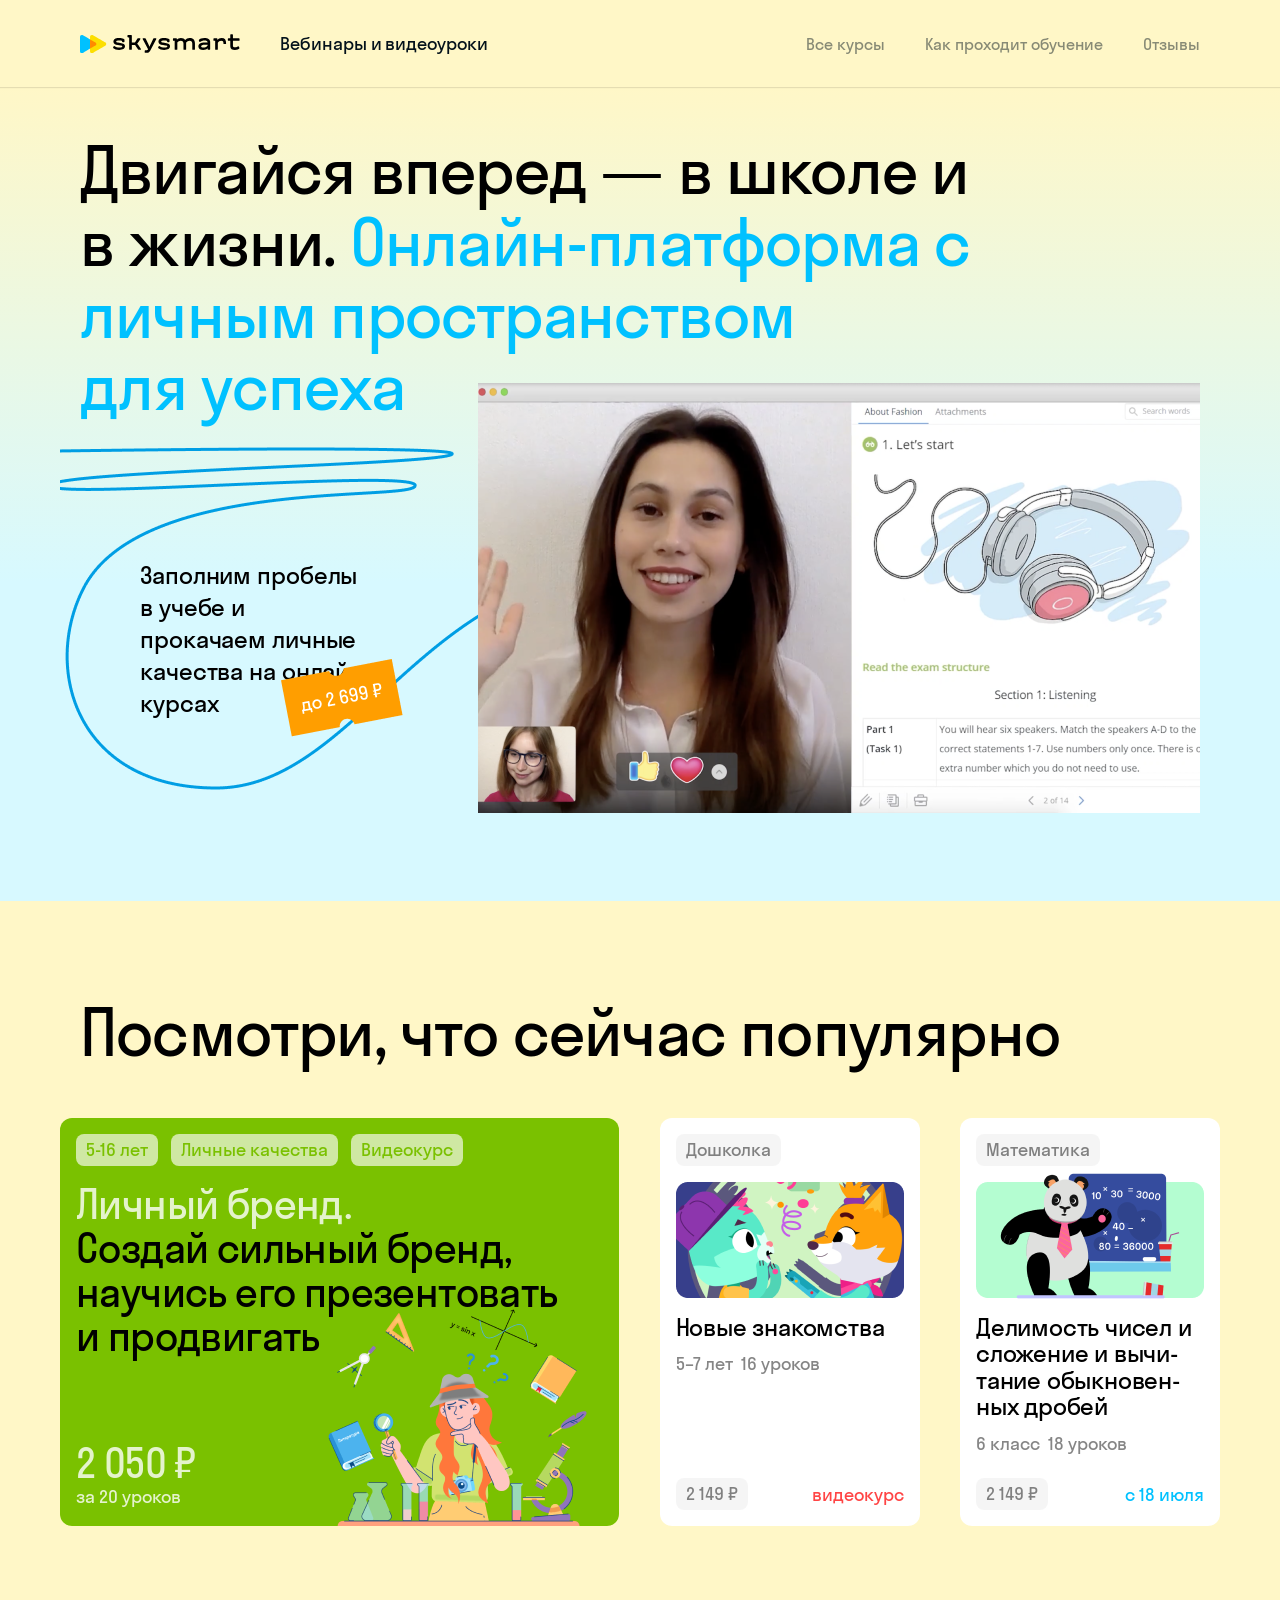
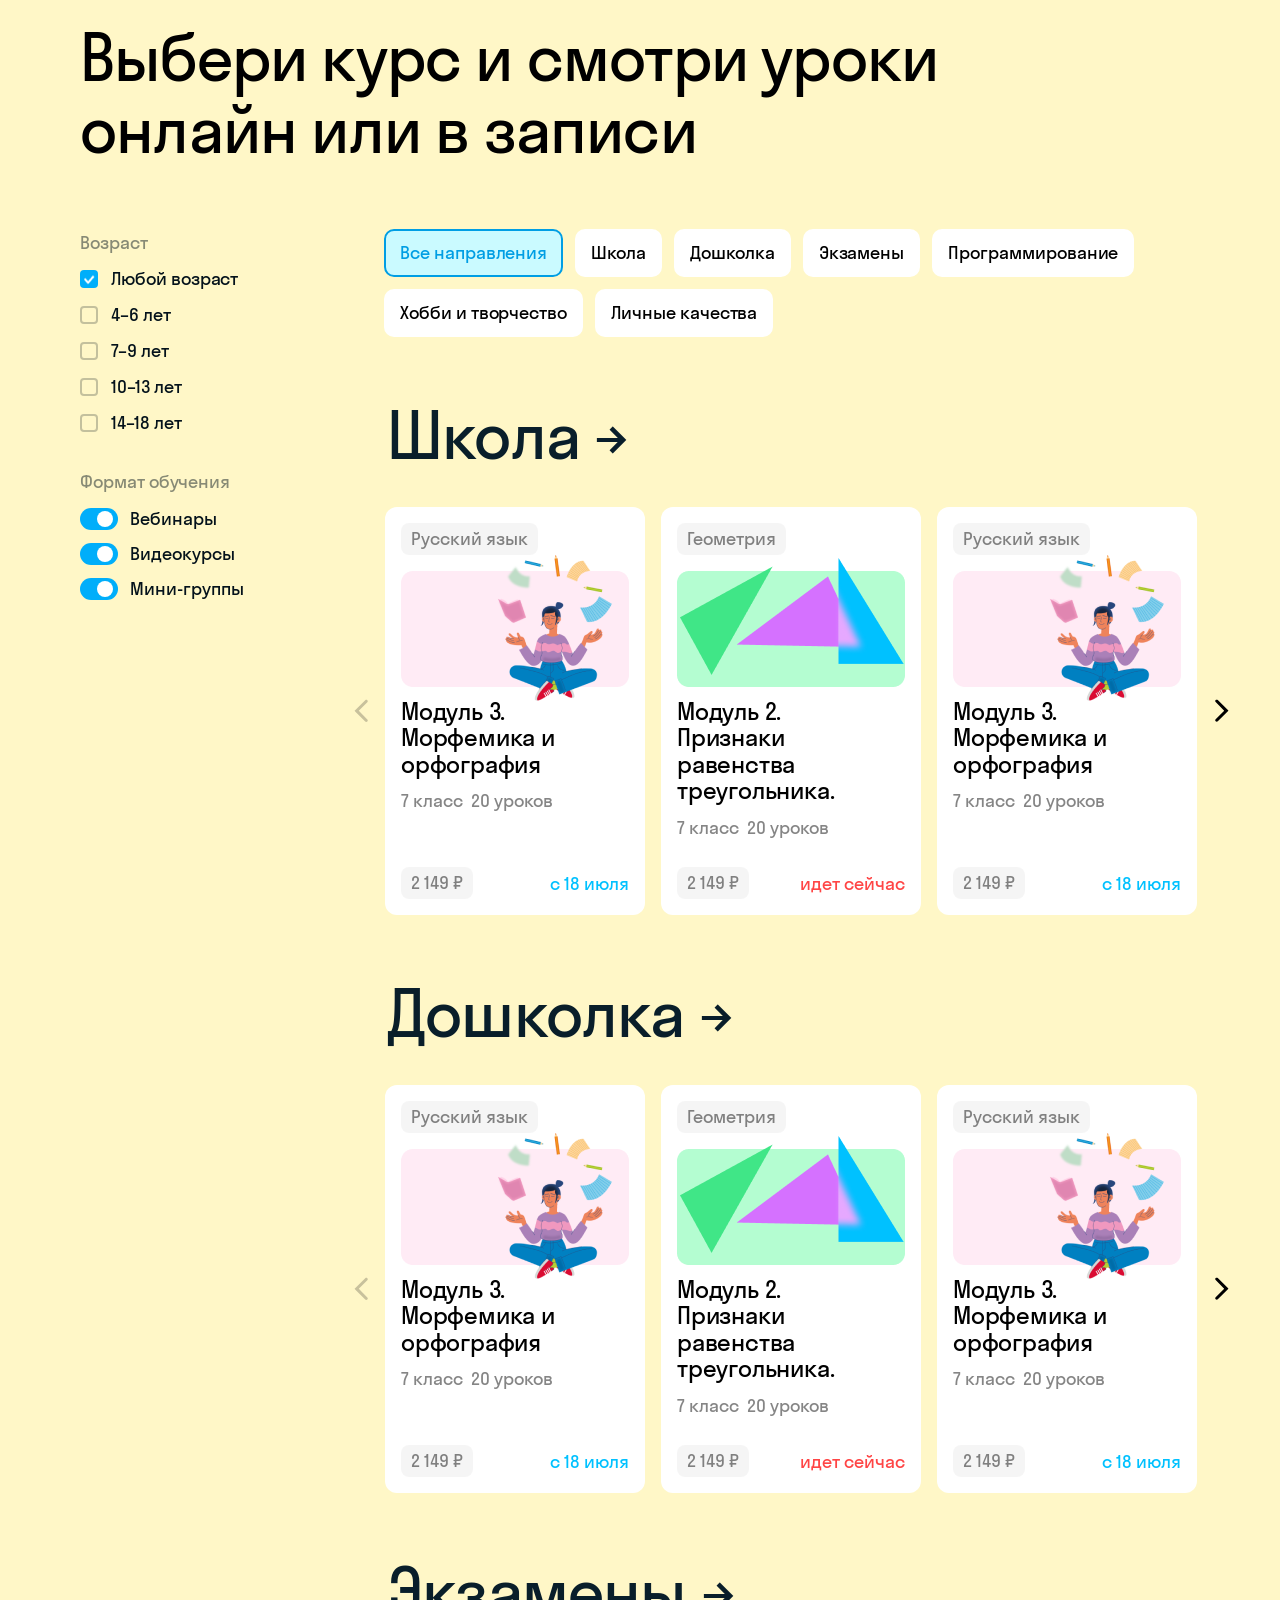
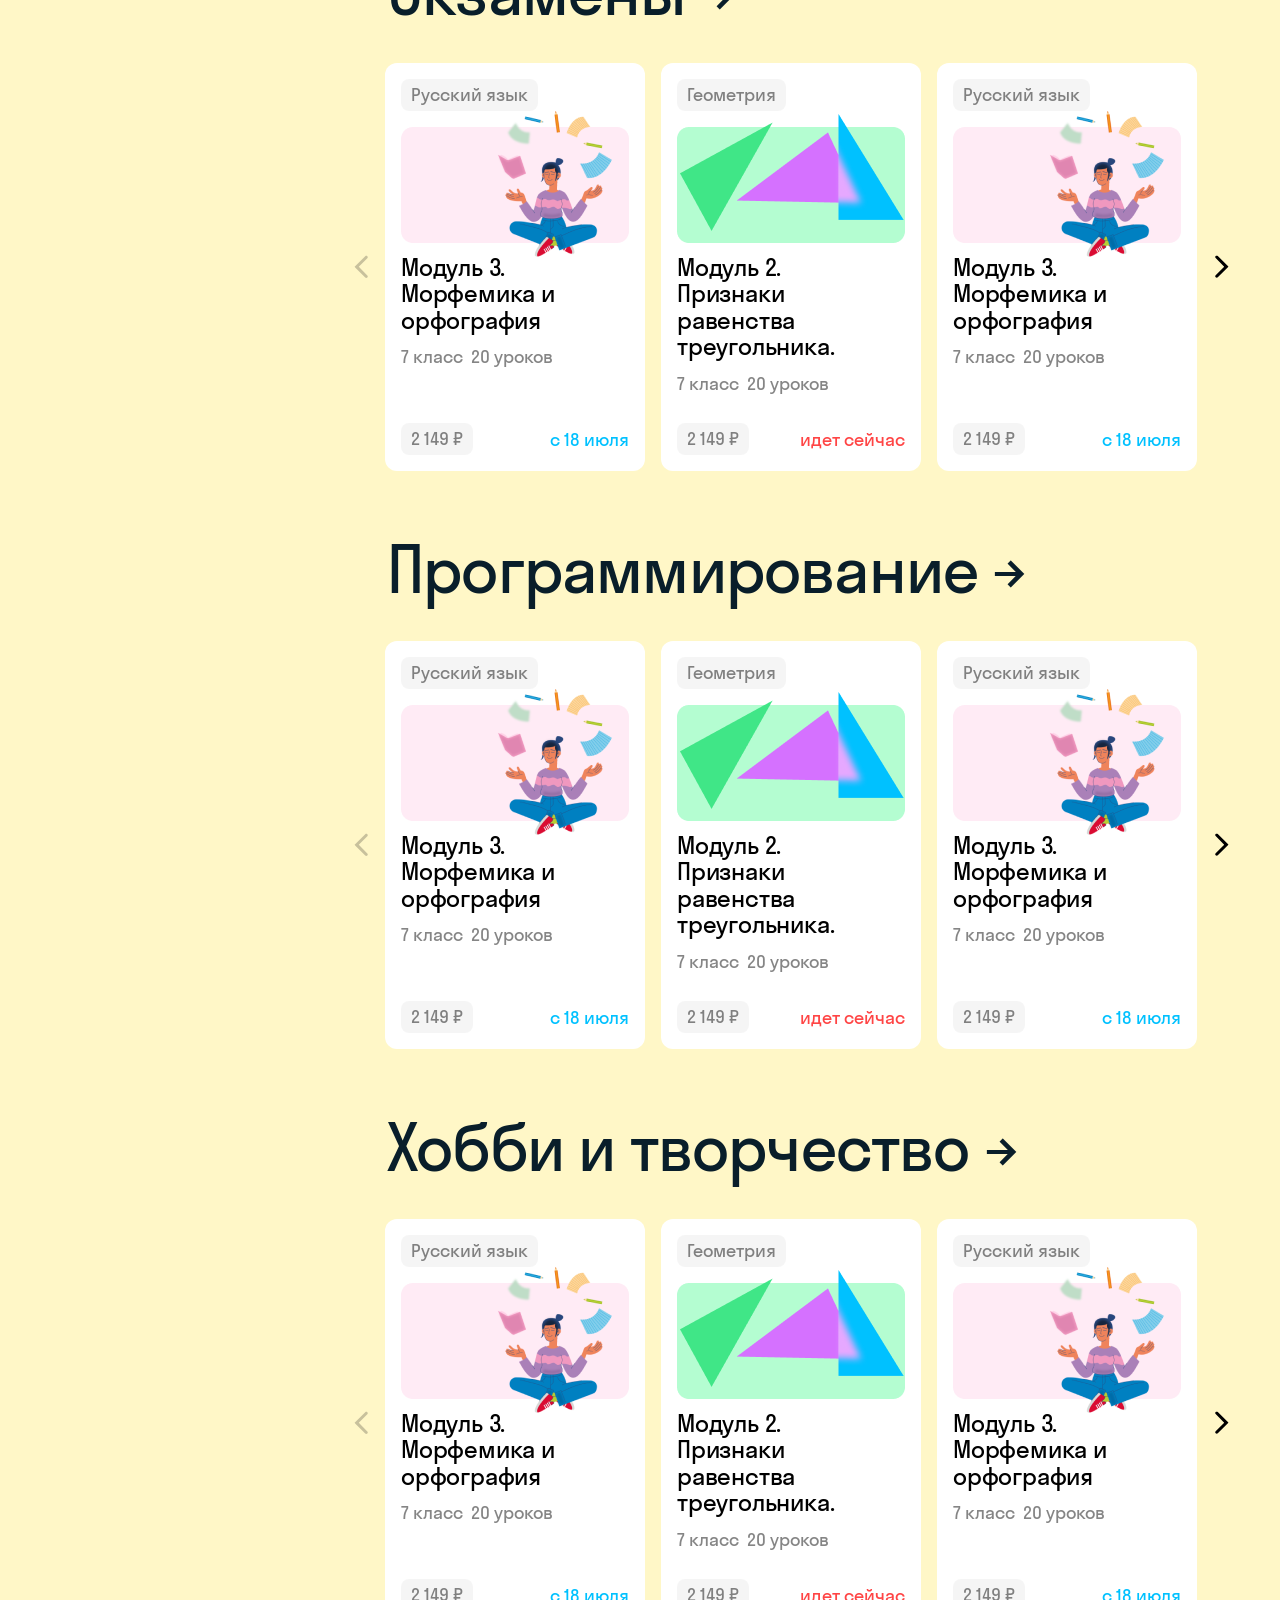
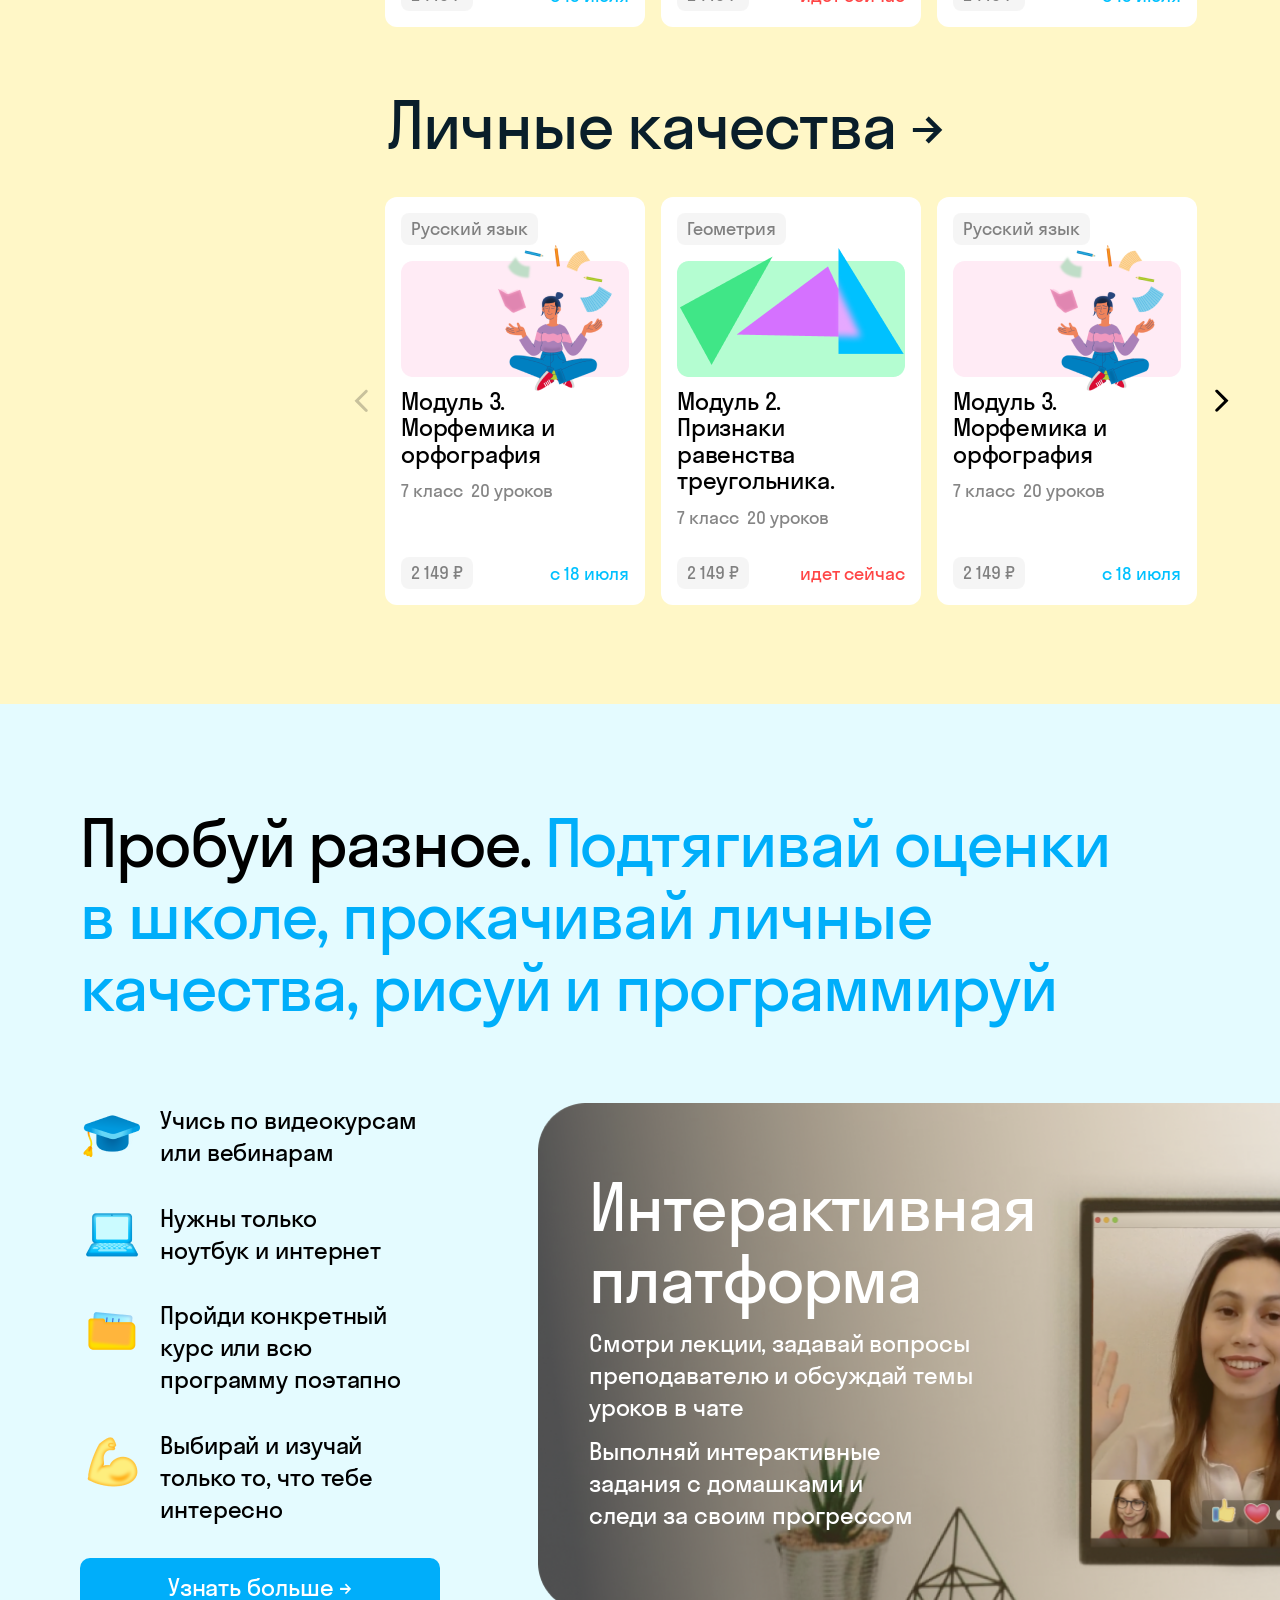
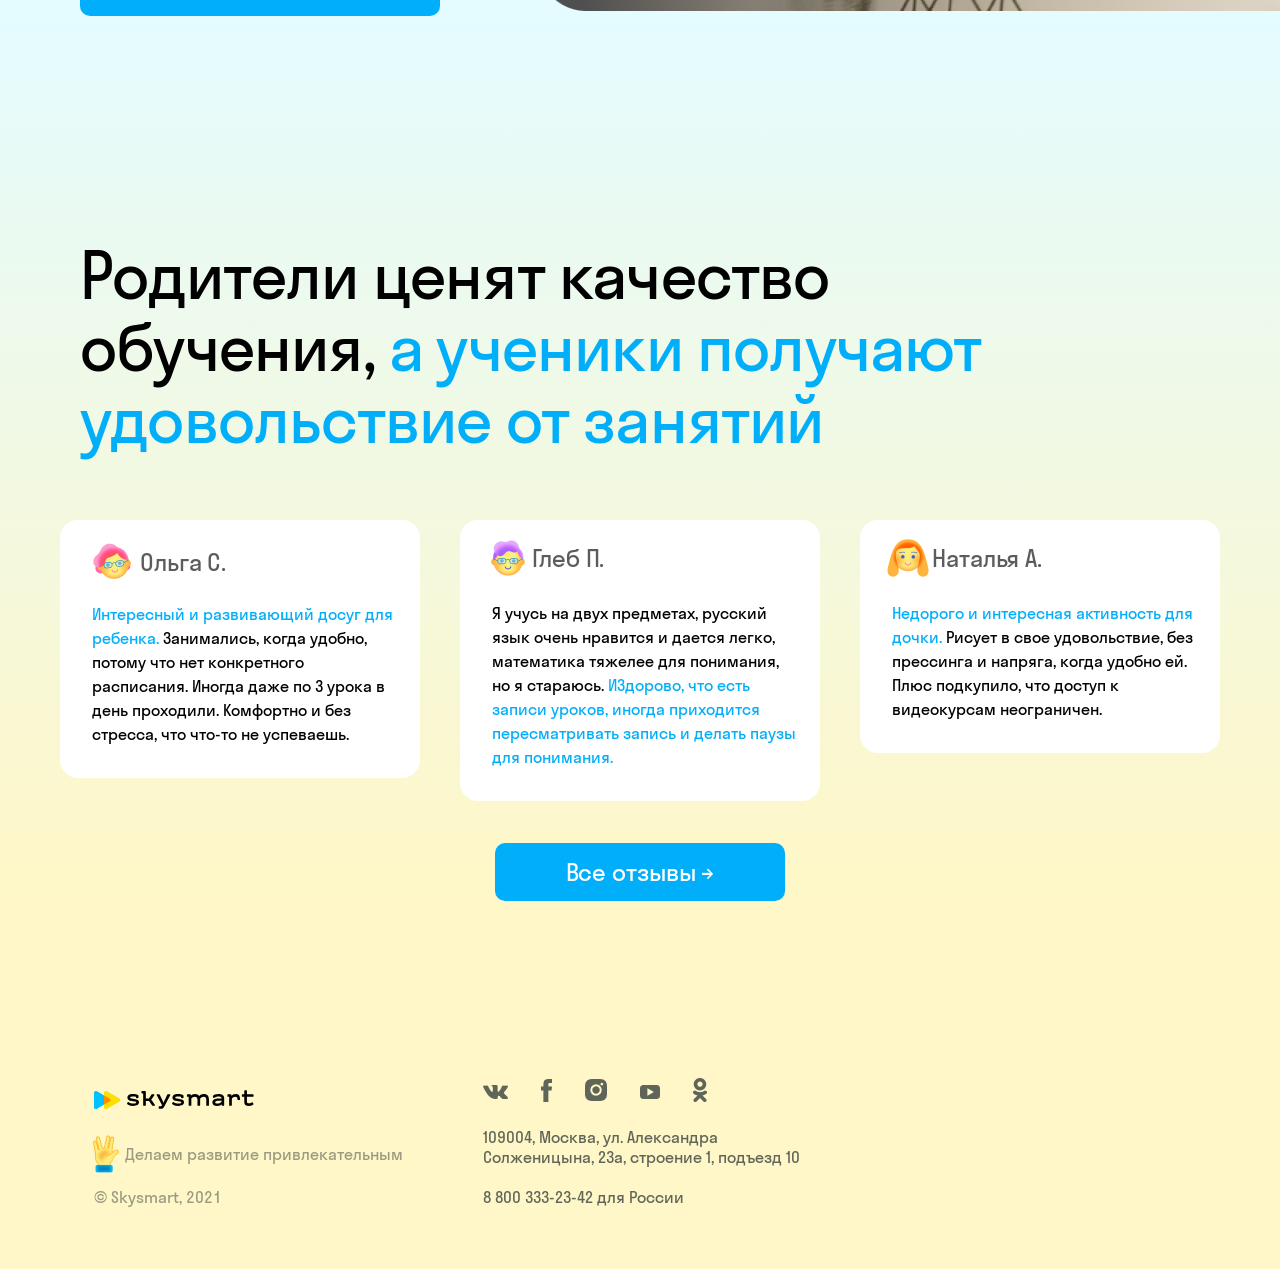
==== docs/index.html @ 351cd84e "add hover eff and other" ====
<!DOCTYPE html>
<html lang="ru">
<head>
    <meta charset="UTF-8">
    <meta name="viewport" content="width=device-width, initial-scale=1">
    <title>Skysmar</title>
    <link rel="stylesheet" href="css/style.min.css">
</head>
<body>
<!--Haeader-->
    <header class="header">
        <div class="container">
            <div class="header__inner">
                <div class="header__inner-left">
                    <div class="burger"></div>
                    <a class="header-logo" href="#"><img src="images/logo.svg" alt="skysmart"></a>
                    <a class="go-vebinars" href="#">Вебинары и видеоуроки </a>
                </div>
                <div class="header__inner-right">
                    <a class="header-menu-link" href="#">Все курсы</a>
                    <a class="header-menu-link" href="#">Как проходит обучение</a>
                    <a class="header-menu-link" href="#">Отзывы</a>
                </div>
            </div>
        </div>
        <div class="header__menu-mob">
            <div class="menu">
                <a class="menu-item" href="#">
                    <img class="menu-item__sticker" src="images/bg.png" alt="#">
                    Все курсы
                </a>
                <a class="menu-item" href="#">
                    <img class="menu-item__sticker" src="images/ph.png" alt="#">
                    Процесс обучения
                </a>
                <a class="menu-item" href="#">
                    <img class="menu-item__sticker" src="images/co.png" alt="#">
                    Отзывы
                </a>
                <a class="menu-item" href="#">
                    <img class="menu-item__sticker" src="images/sk.png" alt="#">
                    Войти в личный кабинет Skysmart
                </a>
            </div>
            <div class="back-call">
                Ответим на любой вопрос
                <span class="back-call__phone">8 495 138-27-81</span>
                <img class="back-call__img" src="images/phone.png" alt="#">
            </div>
        </div>
    </header>
<!--Header end-->

<!--Main-->
    <main class="main">
        <!--     Section first screen       -->
        <section class="first-screen">
            <div class="container">
                <!--      Title          -->
                <h1 class="first-screen__title title">
                    Двигайся вперед — в школе и в жизни.
                    <span class="first-screen__title-blue">
                        Онлайн-платформа с личным пространс<wbr>твом
                        <br class="br_d">
                        для успеха
                    </span>
                </h1>

                <!--       First screen test and gif         -->
                <div class="first-screen__text-gif">
                    <!--         Subtitle           -->
                    <p class="first-screen__subtitle">
                        Заполним пробелы
                        <br class="br_m">
                        в учебе и прокачаем личные качества на онлайн-курсах

                        <!--            Price sticker            -->
                        <img class="price-sticker" src="images/price-sticker.png" alt="#">
                    </p>
                    <!--       Gif block (now image)         -->
                    <div class="first-screen__gif">
                        <!--<video class="gif" src="#"></video>-->
                        <img class="gif-poster" src="images/gif-poster.png" alt="#">
                    </div>
                </div>
                <!--       Curve image         -->
                <img class="curve" src="images/curve.png" alt="#">
            </div>



        </section>
        <!--    First screen section end        -->

        <!--   Section popular    -->
        <section class="popular">
            <div class="container">
                <!--      Title          -->
                <h1 class="popular__title title">
                    Посмотри,<br class="br_m"> что сейчас популярно
                </h1>
            </div>
                <!--     Popular cards       -->
                <div class="popular__cards">
                    <!--        Green card        -->
                    <div class="popular__cards-card popular__cards-card_green">
                        <!--       Popular card filter block            -->
                        <div class="popular__cards-filter-block">
                            <div class="popular__cards-filter-block_i">5-16 лет</div>
                            <div class="popular__cards-filter-block_i">Личные качества</div>
                            <div class="popular__cards-filter-block_i">Видеокурс</div>
                        </div>

                        <!--       Popular card title         -->
                        <div class="popular__cards-title">
                            <span class="popular__cards-title_white">
                                Личный бренд.
                            </span>
                            Создай сильный бренд, научись его презентовать и продвигать
                        </div>

                        <!--        Popular card prise            -->
                        <div class="card-price popular__cards-price">2 050 ₽</div>

                        <!--        Popular card number of lessons            -->
                        <div class="card-numb-less popular__cards-numb-less">за 20 уроков</div>

                        <!--        Popular card image            -->
                        <img class="popular__cards-img" src="images/green-card-img.png" alt="#">
                    </div>
                    <!--        Green card end        -->

                    <!--        course card            -->
                    <div class="course-card">
                        <!--            course filter            -->
                        <div class="course-card__filter">Дошколка</div>
                        <!--            course image            -->
                        <img class="course-card__image" src="images/curs-img-1.png" alt="#">
                        <!--            course name            -->
                        <div class="course-card__course-name">Новые знакомства</div>
                        <!--            course age or grade of students            -->
                        <div class="course-card__course-info">
                            <!--            course age of students           -->
                            <div class="course-card__age">5–7 лет</div>
                            <!--            course grade of students           -->
                            <!--<div class="course-card__grade"></div>-->
                            <!--            course number of lessons           -->
                            <div class="course-card__numb-less">16 уроков</div>
                        </div>
                        <!--            course price and status           -->
                        <div class="course-card__price-and-status">
                            <!--            course price           -->
                            <div class="course-card__curse-price">2 149 ₽</div>
                            <!--            course status           -->
                            <div class="course-card__curse-status course-card__curse-status_already">видеокурс</div>
                        </div>
                    </div>
                    <!--        course card  end           -->

                    <!--        course card            -->
                    <div class="course-card">
                        <!--            course filter            -->
                        <div class="course-card__filter">Математика</div>
                        <!--            course image            -->
                        <img class="course-card__image" src="images/curs-img-2.png" alt="#">
                        <!--            course name            -->
                        <div class="course-card__course-name">
                            Делимость чисел и сложение и вычи&shy;тание обыкновен&shy;ных дробей
                        </div>
                        <!--            course age or grade of students            -->
                        <div class="course-card__course-info">
                            <!--            course age of students           -->
                            <!--<div class="course-card__age">5–7 лет</div>-->
                            <!--            course grade of students           -->
                            <div class="course-card__grade">6 класс</div>
                            <!--            course number of lessons           -->
                            <div class="course-card__numb-less">18 уроков</div>
                        </div>
                        <!--            course price and status           -->
                        <div class="course-card__price-and-status">
                            <!--            course price           -->
                            <div class="course-card__curse-price">2 149 ₽</div>
                            <!--            course status           -->
                            <div class="course-card__curse-status course-card__curse-status_soon">с 18 июля</div>
                        </div>
                    </div>
                    <!--        course card  end           -->

                </div>
                <!--     Popular cards end       -->

        </section>
        <!--   Section popular end    -->

        <!--   Section curses    -->
        <section class="curses">
            <div class="container">
                <!--      Title          -->
                <h1 class="curses__title title">
                    Выбери курс<br class="br_m"> и смотри уроки<br class="br_m"> онлайн или в записи
                </h1>

                <!--        Curses filters        -->
                <div class="curses__filters">
                    <!--        Curses filters left       -->
                    <div class="curses__filters-left">
                        <a class="back-age-filter" href="#">
                            <img src="images/back.svg" alt="#">
                            Назад
                        </a>

                        <!--             Age filter           -->
                        <div class="curses__filters-age">
                            <div class="curses__filters-age__title">Возраст</div>
                            <form class="curses__filters-age__form">
                                <label class="custom-checkbox">
                                    <input checked class="custom-checkbox__input" type="checkbox" name="filter-for-age" value="any">
                                    <span class="custom-checkbox__fake"></span>
                                    <span class="custom-checkbox__text">Любой возраст</span>
                                </label>
                                <label class="custom-checkbox">
                                    <input class="custom-checkbox__input" type="checkbox" name="filter-for-age" value="4–6">
                                    <span class="custom-checkbox__fake"></span>
                                    <span class="custom-checkbox__text">4–6 лет</span>
                                </label>
                                <label class="custom-checkbox">
                                    <input class="custom-checkbox__input" type="checkbox" name="filter-for-age" value="7–9">
                                    <span class="custom-checkbox__fake"></span>
                                    <span class="custom-checkbox__text">7–9 лет</span>
                                </label>
                                <label class="custom-checkbox">
                                    <input class="custom-checkbox__input" type="checkbox" name="filter-for-age" value="10–13">
                                    <span class="custom-checkbox__fake"></span>
                                    <span class="custom-checkbox__text">10–13 лет</span>
                                </label>
                                <label class="custom-checkbox">
                                    <input class="custom-checkbox__input" type="checkbox" name="filter-for-age" value="14–18">
                                    <span class="custom-checkbox__fake"></span>
                                    <span class="custom-checkbox__text">14–18 лет</span>
                                </label>
                            </form>
                        </div>

                        <!--          Format filter              -->
                        <div class="curses__filters-format">
                            <div class="curses__filters-format__title">Формат обучения</div>
                            <form class="curses__filters-format__form">
                                <label class="switch">
                                    <input checked type="checkbox" name="filter-for-format" value="webinars">
                                    <span class="slider round"></span>
                                    <span class="switch__text">Вебинары</span>
                                </label>
                                <label class="switch">
                                    <input checked type="checkbox" name="filter-for-format" value="video-courses">
                                    <span class="slider round"></span>
                                    <span class="switch__text">Видеокурсы</span>
                                </label>
                                <label class="switch">
                                    <input checked type="checkbox" name="filter-for-format" value="mini-groups">
                                    <span class="slider round"></span>
                                    <span class="switch__text">Мини-группы</span>
                                </label>
                            </form>
                        </div>

                        <a class="show-courses" href="#">Показать курсы</a>

                    </div>
                    <!--        Curses filters right       -->
                    <div class="curses__filters-right">
                        <!--            Filter for type            -->

                            <div class="curses__filters-type">
                                <form class="curses__filters-type__form">
                                    <label class="custom-radiobutton">
                                        <input checked class="custom-radiobutton__input" type="radio" name="filter-for-type" value="all">
                                        <span class="custom-radiobutton__fake">Все направления</span>
                                    </label>
                                    <label class="custom-radiobutton">
                                        <input class="custom-radiobutton__input" type="radio" name="filter-for-type" value="school">
                                        <span class="custom-radiobutton__fake">Школа</span>
                                    </label>
                                    <label class="custom-radiobutton">
                                        <input class="custom-radiobutton__input" type="radio" name="filter-for-type" value="preschool">
                                        <span class="custom-radiobutton__fake">Дошколка</span>
                                    </label>
                                    <label class="custom-radiobutton">
                                        <input class="custom-radiobutton__input" type="radio" name="filter-for-type" value="exams">
                                        <span class="custom-radiobutton__fake">Экзамены</span>
                                    </label>
                                    <label class="custom-radiobutton">
                                        <input class="custom-radiobutton__input" type="radio" name="filter-for-type" value="programming">
                                        <span class="custom-radiobutton__fake">Программирование</span>
                                    </label>
                                    <label class="custom-radiobutton">
                                        <input class="custom-radiobutton__input" type="radio" name="filter-for-type" value="hobbies">
                                        <span class="custom-radiobutton__fake">Хобби и творчество</span>
                                    </label>
                                    <label class="custom-radiobutton">
                                        <input class="custom-radiobutton__input" type="radio" name="filter-for-type" value="qualities">
                                        <span class="custom-radiobutton__fake">Личные качества</span>
                                    </label>
                                </form>
                            </div>

                            <button class="any-years-btn">
                                Любой возраст
                                <img src="images/any-years.svg" alt="#">
                            </button>


                        <!--          Curses group   School           -->
                        <div class="curses-groups">
                            <div class="curses-groups__group">
                                <div class="curses-groups__group-title">Школа →</div>
                                <div class="curses-groups__group-cards">
                                    <div class="cards-slider">
                                        <!--           Slide  1       -->
                                        <div class="cards-slider__slide">
                                            <a href="#" class="course-card">
                                                <!--            course filter            -->
                                                <div class="course-card__filter">Русский язык</div>
                                                <!--            course image            -->
                                                <img class="course-card__image" src="images/curs-img-3.png" alt="#">
                                                <!--            course name            -->
                                                <div class="course-card__course-name">Модуль 3. Морфемика и орфография</div>
                                                <!--            course age or grade of students            -->
                                                <div class="course-card__course-info">
                                                    <!--            course age of students           -->
                                                    <!--<div class="course-card__age">5–7 лет</div>-->
                                                    <!--            course grade of students           -->
                                                    <div class="course-card__grade">7 класс</div>
                                                    <!--            course number of lessons           -->
                                                    <div class="course-card__numb-less">20 уроков</div>
                                                </div>
                                                <!--            course price and status           -->
                                                <div class="course-card__price-and-status">
                                                    <!--            course price           -->
                                                    <div class="course-card__curse-price">2 149 ₽</div>
                                                    <!--            course status           -->
                                                    <div class="course-card__curse-status course-card__curse-status_soon">с 18 июля</div>
                                                </div>
                                            </a>
                                        </div>
                                        <!--           Slide  2       -->
                                        <div class="cards-slider__slide">
                                            <a href="#" class="course-card">
                                                <!--            course filter            -->
                                                <div class="course-card__filter">Геометрия</div>
                                                <!--            course image            -->
                                                <img class="course-card__image" src="images/curs-img-4.png" alt="#">
                                                <!--            course name            -->
                                                <div class="course-card__course-name">Модуль 2.<br>Признаки равенства треугольника.</div>
                                                <!--            course age or grade of students            -->
                                                <div class="course-card__course-info">
                                                    <!--            course age of students           -->
                                                    <!--<div class="course-card__age">5–7 лет</div>-->
                                                    <!--            course grade of students           -->
                                                    <div class="course-card__grade">7 класс</div>
                                                    <!--            course number of lessons           -->
                                                    <div class="course-card__numb-less">20 уроков</div>
                                                </div>
                                                <!--            course price and status           -->
                                                <div class="course-card__price-and-status">
                                                    <!--            course price           -->
                                                    <div class="course-card__curse-price">2 149 ₽</div>
                                                    <!--            course status           -->
                                                    <div class="course-card__curse-status course-card__curse-status_already">идет сейчас</div>
                                                </div>
                                            </a>
                                        </div>
                                        <!--           Slide  3       -->
                                        <div class="cards-slider__slide">
                                            <a href="#" class="course-card">
                                                <!--            course filter            -->
                                                <div class="course-card__filter">Русский язык</div>
                                                <!--            course image            -->
                                                <img class="course-card__image" src="images/curs-img-3.png" alt="#">
                                                <!--            course name            -->
                                                <div class="course-card__course-name">Модуль 3. Морфемика и орфография</div>
                                                <!--            course age or grade of students            -->
                                                <div class="course-card__course-info">
                                                    <!--            course age of students           -->
                                                    <!--<div class="course-card__age">5–7 лет</div>-->
                                                    <!--            course grade of students           -->
                                                    <div class="course-card__grade">7 класс</div>
                                                    <!--            course number of lessons           -->
                                                    <div class="course-card__numb-less">20 уроков</div>
                                                </div>
                                                <!--            course price and status           -->
                                                <div class="course-card__price-and-status">
                                                    <!--            course price           -->
                                                    <div class="course-card__curse-price">2 149 ₽</div>
                                                    <!--            course status           -->
                                                    <div class="course-card__curse-status course-card__curse-status_soon">с 18 июля</div>
                                                </div>
                                            </a>
                                        </div>
                                        <!--           Slide  4       -->
                                        <div class="cards-slider__slide">
                                            <a href="#" class="course-card">
                                                <!--            course filter            -->
                                                <div class="course-card__filter">Геометрия</div>
                                                <!--            course image            -->
                                                <img class="course-card__image" src="images/curs-img-4.png" alt="#">
                                                <!--            course name            -->
                                                <div class="course-card__course-name">Модуль 2.<br>Признаки равенства треугольника.</div>
                                                <!--            course age or grade of students            -->
                                                <div class="course-card__course-info">
                                                    <!--            course age of students           -->
                                                    <!--<div class="course-card__age">5–7 лет</div>-->
                                                    <!--            course grade of students           -->
                                                    <div class="course-card__grade">7 класс</div>
                                                    <!--            course number of lessons           -->
                                                    <div class="course-card__numb-less">20 уроков</div>
                                                </div>
                                                <!--            course price and status           -->
                                                <div class="course-card__price-and-status">
                                                    <!--            course price           -->
                                                    <div class="course-card__curse-price">2 149 ₽</div>
                                                    <!--            course status           -->
                                                    <div class="course-card__curse-status course-card__curse-status_already">идет сейчас</div>
                                                </div>
                                            </a>
                                        </div>
                                        <!--           Slide  5       -->
                                        <div class="cards-slider__slide">
                                            <a href="#" class="course-card">
                                                <!--            course filter            -->
                                                <div class="course-card__filter">Русский язык</div>
                                                <!--            course image            -->
                                                <img class="course-card__image" src="images/curs-img-3.png" alt="#">
                                                <!--            course name            -->
                                                <div class="course-card__course-name">Модуль 3. Морфемика и орфография</div>
                                                <!--            course age or grade of students            -->
                                                <div class="course-card__course-info">
                                                    <!--            course age of students           -->
                                                    <!--<div class="course-card__age">5–7 лет</div>-->
                                                    <!--            course grade of students           -->
                                                    <div class="course-card__grade">7 класс</div>
                                                    <!--            course number of lessons           -->
                                                    <div class="course-card__numb-less">20 уроков</div>
                                                </div>
                                                <!--            course price and status           -->
                                                <div class="course-card__price-and-status">
                                                    <!--            course price           -->
                                                    <div class="course-card__curse-price">2 149 ₽</div>
                                                    <!--            course status           -->
                                                    <div class="course-card__curse-status course-card__curse-status_soon">с 18 июля</div>
                                                </div>
                                            </a>
                                        </div>
                                        <!--           Slide  6 Last card      -->
                                        <div class="cards-slider__slide">
                                            <a href="#" class="course-card last-card" id="all-school">
                                                <span class="last-card__title">Все курсы направления школа →</span>
                                                <img class="last-card__img" src="images/all-school-img.png" alt="#">
                                            </a>
                                        </div>
                                    </div>
                                </div>
                            </div>
                        </div>

                        <!--          Curses group   preschool           -->
                        <div class="curses-groups">
                            <div class="curses-groups__group">
                                <div class="curses-groups__group-title">Дошколка →</div>
                                <div class="curses-groups__group-cards">
                                    <div class="cards-slider">
                                        <!--           Slide  1       -->
                                        <div class="cards-slider__slide">
                                            <a href="#" class="course-card">
                                                <!--            course filter            -->
                                                <div class="course-card__filter">Русский язык</div>
                                                <!--            course image            -->
                                                <img class="course-card__image" src="images/curs-img-3.png" alt="#">
                                                <!--            course name            -->
                                                <div class="course-card__course-name">Модуль 3. Морфемика и орфография</div>
                                                <!--            course age or grade of students            -->
                                                <div class="course-card__course-info">
                                                    <!--            course age of students           -->
                                                    <!--<div class="course-card__age">5–7 лет</div>-->
                                                    <!--            course grade of students           -->
                                                    <div class="course-card__grade">7 класс</div>
                                                    <!--            course number of lessons           -->
                                                    <div class="course-card__numb-less">20 уроков</div>
                                                </div>
                                                <!--            course price and status           -->
                                                <div class="course-card__price-and-status">
                                                    <!--            course price           -->
                                                    <div class="course-card__curse-price">2 149 ₽</div>
                                                    <!--            course status           -->
                                                    <div class="course-card__curse-status course-card__curse-status_soon">с 18 июля</div>
                                                </div>
                                            </a>
                                        </div>
                                        <!--           Slide  2       -->
                                        <div class="cards-slider__slide">
                                            <a href="#" class="course-card">
                                                <!--            course filter            -->
                                                <div class="course-card__filter">Геометрия</div>
                                                <!--            course image            -->
                                                <img class="course-card__image" src="images/curs-img-4.png" alt="#">
                                                <!--            course name            -->
                                                <div class="course-card__course-name">Модуль 2.<br>Признаки равенства треугольника.</div>
                                                <!--            course age or grade of students            -->
                                                <div class="course-card__course-info">
                                                    <!--            course age of students           -->
                                                    <!--<div class="course-card__age">5–7 лет</div>-->
                                                    <!--            course grade of students           -->
                                                    <div class="course-card__grade">7 класс</div>
                                                    <!--            course number of lessons           -->
                                                    <div class="course-card__numb-less">20 уроков</div>
                                                </div>
                                                <!--            course price and status           -->
                                                <div class="course-card__price-and-status">
                                                    <!--            course price           -->
                                                    <div class="course-card__curse-price">2 149 ₽</div>
                                                    <!--            course status           -->
                                                    <div class="course-card__curse-status course-card__curse-status_already">идет сейчас</div>
                                                </div>
                                            </a>
                                        </div>
                                        <!--           Slide  3       -->
                                        <div class="cards-slider__slide">
                                            <a href="#" class="course-card">
                                                <!--            course filter            -->
                                                <div class="course-card__filter">Русский язык</div>
                                                <!--            course image            -->
                                                <img class="course-card__image" src="images/curs-img-3.png" alt="#">
                                                <!--            course name            -->
                                                <div class="course-card__course-name">Модуль 3. Морфемика и орфография</div>
                                                <!--            course age or grade of students            -->
                                                <div class="course-card__course-info">
                                                    <!--            course age of students           -->
                                                    <!--<div class="course-card__age">5–7 лет</div>-->
                                                    <!--            course grade of students           -->
                                                    <div class="course-card__grade">7 класс</div>
                                                    <!--            course number of lessons           -->
                                                    <div class="course-card__numb-less">20 уроков</div>
                                                </div>
                                                <!--            course price and status           -->
                                                <div class="course-card__price-and-status">
                                                    <!--            course price           -->
                                                    <div class="course-card__curse-price">2 149 ₽</div>
                                                    <!--            course status           -->
                                                    <div class="course-card__curse-status course-card__curse-status_soon">с 18 июля</div>
                                                </div>
                                            </a>
                                        </div>
                                        <!--           Slide  4       -->
                                        <div class="cards-slider__slide">
                                            <a href="#" class="course-card">
                                                <!--            course filter            -->
                                                <div class="course-card__filter">Геометрия</div>
                                                <!--            course image            -->
                                                <img class="course-card__image" src="images/curs-img-4.png" alt="#">
                                                <!--            course name            -->
                                                <div class="course-card__course-name">Модуль 2.<br>Признаки равенства треугольника.</div>
                                                <!--            course age or grade of students            -->
                                                <div class="course-card__course-info">
                                                    <!--            course age of students           -->
                                                    <!--<div class="course-card__age">5–7 лет</div>-->
                                                    <!--            course grade of students           -->
                                                    <div class="course-card__grade">7 класс</div>
                                                    <!--            course number of lessons           -->
                                                    <div class="course-card__numb-less">20 уроков</div>
                                                </div>
                                                <!--            course price and status           -->
                                                <div class="course-card__price-and-status">
                                                    <!--            course price           -->
                                                    <div class="course-card__curse-price">2 149 ₽</div>
                                                    <!--            course status           -->
                                                    <div class="course-card__curse-status course-card__curse-status_already">идет сейчас</div>
                                                </div>
                                            </a>
                                        </div>
                                        <!--           Slide  5       -->
                                        <div class="cards-slider__slide">
                                            <a href="#" class="course-card">
                                                <!--            course filter            -->
                                                <div class="course-card__filter">Русский язык</div>
                                                <!--            course image            -->
                                                <img class="course-card__image" src="images/curs-img-3.png" alt="#">
                                                <!--            course name            -->
                                                <div class="course-card__course-name">Модуль 3. Морфемика и орфография</div>
                                                <!--            course age or grade of students            -->
                                                <div class="course-card__course-info">
                                                    <!--            course age of students           -->
                                                    <!--<div class="course-card__age">5–7 лет</div>-->
                                                    <!--            course grade of students           -->
                                                    <div class="course-card__grade">7 класс</div>
                                                    <!--            course number of lessons           -->
                                                    <div class="course-card__numb-less">20 уроков</div>
                                                </div>
                                                <!--            course price and status           -->
                                                <div class="course-card__price-and-status">
                                                    <!--            course price           -->
                                                    <div class="course-card__curse-price">2 149 ₽</div>
                                                    <!--            course status           -->
                                                    <div class="course-card__curse-status course-card__curse-status_soon">с 18 июля</div>
                                                </div>
                                            </a>
                                        </div>
                                        <!--           Slide  6 Last card      -->
                                        <div class="cards-slider__slide">
                                            <a href="#" class="course-card last-card" id="all-preschool">
                                                <span class="last-card__title">Все курсы направления дошкола →</span>
                                                <img class="last-card__img" src="images/all-preschool.png" alt="#">
                                            </a>
                                        </div>
                                    </div>
                                </div>
                            </div>
                        </div>

                        <!--          Curses group   exams           -->
                        <div class="curses-groups">
                            <div class="curses-groups__group">
                                <div class="curses-groups__group-title">Экзамены →</div>
                                <div class="curses-groups__group-cards">
                                    <div class="cards-slider">
                                        <!--           Slide  1       -->
                                        <div class="cards-slider__slide">
                                            <a href="#" class="course-card">
                                                <!--            course filter            -->
                                                <div class="course-card__filter">Русский язык</div>
                                                <!--            course image            -->
                                                <img class="course-card__image" src="images/curs-img-3.png" alt="#">
                                                <!--            course name            -->
                                                <div class="course-card__course-name">Модуль 3. Морфемика и орфография</div>
                                                <!--            course age or grade of students            -->
                                                <div class="course-card__course-info">
                                                    <!--            course age of students           -->
                                                    <!--<div class="course-card__age">5–7 лет</div>-->
                                                    <!--            course grade of students           -->
                                                    <div class="course-card__grade">7 класс</div>
                                                    <!--            course number of lessons           -->
                                                    <div class="course-card__numb-less">20 уроков</div>
                                                </div>
                                                <!--            course price and status           -->
                                                <div class="course-card__price-and-status">
                                                    <!--            course price           -->
                                                    <div class="course-card__curse-price">2 149 ₽</div>
                                                    <!--            course status           -->
                                                    <div class="course-card__curse-status course-card__curse-status_soon">с 18 июля</div>
                                                </div>
                                            </a>
                                        </div>
                                        <!--           Slide  2       -->
                                        <div class="cards-slider__slide">
                                            <a href="#" class="course-card">
                                                <!--            course filter            -->
                                                <div class="course-card__filter">Геометрия</div>
                                                <!--            course image            -->
                                                <img class="course-card__image" src="images/curs-img-4.png" alt="#">
                                                <!--            course name            -->
                                                <div class="course-card__course-name">Модуль 2.<br>Признаки равенства треугольника.</div>
                                                <!--            course age or grade of students            -->
                                                <div class="course-card__course-info">
                                                    <!--            course age of students           -->
                                                    <!--<div class="course-card__age">5–7 лет</div>-->
                                                    <!--            course grade of students           -->
                                                    <div class="course-card__grade">7 класс</div>
                                                    <!--            course number of lessons           -->
                                                    <div class="course-card__numb-less">20 уроков</div>
                                                </div>
                                                <!--            course price and status           -->
                                                <div class="course-card__price-and-status">
                                                    <!--            course price           -->
                                                    <div class="course-card__curse-price">2 149 ₽</div>
                                                    <!--            course status           -->
                                                    <div class="course-card__curse-status course-card__curse-status_already">идет сейчас</div>
                                                </div>
                                            </a>
                                        </div>
                                        <!--           Slide  3       -->
                                        <div class="cards-slider__slide">
                                            <a href="#" class="course-card">
                                                <!--            course filter            -->
                                                <div class="course-card__filter">Русский язык</div>
                                                <!--            course image            -->
                                                <img class="course-card__image" src="images/curs-img-3.png" alt="#">
                                                <!--            course name            -->
                                                <div class="course-card__course-name">Модуль 3. Морфемика и орфография</div>
                                                <!--            course age or grade of students            -->
                                                <div class="course-card__course-info">
                                                    <!--            course age of students           -->
                                                    <!--<div class="course-card__age">5–7 лет</div>-->
                                                    <!--            course grade of students           -->
                                                    <div class="course-card__grade">7 класс</div>
                                                    <!--            course number of lessons           -->
                                                    <div class="course-card__numb-less">20 уроков</div>
                                                </div>
                                                <!--            course price and status           -->
                                                <div class="course-card__price-and-status">
                                                    <!--            course price           -->
                                                    <div class="course-card__curse-price">2 149 ₽</div>
                                                    <!--            course status           -->
                                                    <div class="course-card__curse-status course-card__curse-status_soon">с 18 июля</div>
                                                </div>
                                            </a>
                                        </div>
                                        <!--           Slide  4       -->
                                        <div class="cards-slider__slide">
                                            <a href="#" class="course-card">
                                                <!--            course filter            -->
                                                <div class="course-card__filter">Геометрия</div>
                                                <!--            course image            -->
                                                <img class="course-card__image" src="images/curs-img-4.png" alt="#">
                                                <!--            course name            -->
                                                <div class="course-card__course-name">Модуль 2.<br>Признаки равенства треугольника.</div>
                                                <!--            course age or grade of students            -->
                                                <div class="course-card__course-info">
                                                    <!--            course age of students           -->
                                                    <!--<div class="course-card__age">5–7 лет</div>-->
                                                    <!--            course grade of students           -->
                                                    <div class="course-card__grade">7 класс</div>
                                                    <!--            course number of lessons           -->
                                                    <div class="course-card__numb-less">20 уроков</div>
                                                </div>
                                                <!--            course price and status           -->
                                                <div class="course-card__price-and-status">
                                                    <!--            course price           -->
                                                    <div class="course-card__curse-price">2 149 ₽</div>
                                                    <!--            course status           -->
                                                    <div class="course-card__curse-status course-card__curse-status_already">идет сейчас</div>
                                                </div>
                                            </a>
                                        </div>
                                        <!--           Slide  5       -->
                                        <div class="cards-slider__slide">
                                            <a href="#" class="course-card">
                                                <!--            course filter            -->
                                                <div class="course-card__filter">Русский язык</div>
                                                <!--            course image            -->
                                                <img class="course-card__image" src="images/curs-img-3.png" alt="#">
                                                <!--            course name            -->
                                                <div class="course-card__course-name">Модуль 3. Морфемика и орфография</div>
                                                <!--            course age or grade of students            -->
                                                <div class="course-card__course-info">
                                                    <!--            course age of students           -->
                                                    <!--<div class="course-card__age">5–7 лет</div>-->
                                                    <!--            course grade of students           -->
                                                    <div class="course-card__grade">7 класс</div>
                                                    <!--            course number of lessons           -->
                                                    <div class="course-card__numb-less">20 уроков</div>
                                                </div>
                                                <!--            course price and status           -->
                                                <div class="course-card__price-and-status">
                                                    <!--            course price           -->
                                                    <div class="course-card__curse-price">2 149 ₽</div>
                                                    <!--            course status           -->
                                                    <div class="course-card__curse-status course-card__curse-status_soon">с 18 июля</div>
                                                </div>
                                            </a>
                                        </div>
                                        <!--           Slide  6 Last card      -->
                                        <div class="cards-slider__slide">
                                            <a href="#" class="course-card last-card" id="all-exams">
                                                <span class="last-card__title">Все курсы направления экзамены →</span>
                                                <img class="last-card__img" src="images/all-exam-img.png" alt="#">
                                            </a>
                                        </div>
                                    </div>
                                </div>
                            </div>
                        </div>

                        <!--          Curses group   programing           -->
                        <div class="curses-groups">
                            <div class="curses-groups__group">
                                <div class="curses-groups__group-title">Программирование →</div>
                                <div class="curses-groups__group-cards">
                                    <div class="cards-slider">
                                        <!--           Slide  1       -->
                                        <div class="cards-slider__slide">
                                            <a href="#" class="course-card">
                                                <!--            course filter            -->
                                                <div class="course-card__filter">Русский язык</div>
                                                <!--            course image            -->
                                                <img class="course-card__image" src="images/curs-img-3.png" alt="#">
                                                <!--            course name            -->
                                                <div class="course-card__course-name">Модуль 3. Морфемика и орфография</div>
                                                <!--            course age or grade of students            -->
                                                <div class="course-card__course-info">
                                                    <!--            course age of students           -->
                                                    <!--<div class="course-card__age">5–7 лет</div>-->
                                                    <!--            course grade of students           -->
                                                    <div class="course-card__grade">7 класс</div>
                                                    <!--            course number of lessons           -->
                                                    <div class="course-card__numb-less">20 уроков</div>
                                                </div>
                                                <!--            course price and status           -->
                                                <div class="course-card__price-and-status">
                                                    <!--            course price           -->
                                                    <div class="course-card__curse-price">2 149 ₽</div>
                                                    <!--            course status           -->
                                                    <div class="course-card__curse-status course-card__curse-status_soon">с 18 июля</div>
                                                </div>
                                            </a>
                                        </div>
                                        <!--           Slide  2       -->
                                        <div class="cards-slider__slide">
                                            <a href="#" class="course-card">
                                                <!--            course filter            -->
                                                <div class="course-card__filter">Геометрия</div>
                                                <!--            course image            -->
                                                <img class="course-card__image" src="images/curs-img-4.png" alt="#">
                                                <!--            course name            -->
                                                <div class="course-card__course-name">Модуль 2.<br>Признаки равенства треугольника.</div>
                                                <!--            course age or grade of students            -->
                                                <div class="course-card__course-info">
                                                    <!--            course age of students           -->
                                                    <!--<div class="course-card__age">5–7 лет</div>-->
                                                    <!--            course grade of students           -->
                                                    <div class="course-card__grade">7 класс</div>
                                                    <!--            course number of lessons           -->
                                                    <div class="course-card__numb-less">20 уроков</div>
                                                </div>
                                                <!--            course price and status           -->
                                                <div class="course-card__price-and-status">
                                                    <!--            course price           -->
                                                    <div class="course-card__curse-price">2 149 ₽</div>
                                                    <!--            course status           -->
                                                    <div class="course-card__curse-status course-card__curse-status_already">идет сейчас</div>
                                                </div>
                                            </a>
                                        </div>
                                        <!--           Slide  3       -->
                                        <div class="cards-slider__slide">
                                            <a href="#" class="course-card">
                                                <!--            course filter            -->
                                                <div class="course-card__filter">Русский язык</div>
                                                <!--            course image            -->
                                                <img class="course-card__image" src="images/curs-img-3.png" alt="#">
                                                <!--            course name            -->
                                                <div class="course-card__course-name">Модуль 3. Морфемика и орфография</div>
                                                <!--            course age or grade of students            -->
                                                <div class="course-card__course-info">
                                                    <!--            course age of students           -->
                                                    <!--<div class="course-card__age">5–7 лет</div>-->
                                                    <!--            course grade of students           -->
                                                    <div class="course-card__grade">7 класс</div>
                                                    <!--            course number of lessons           -->
                                                    <div class="course-card__numb-less">20 уроков</div>
                                                </div>
                                                <!--            course price and status           -->
                                                <div class="course-card__price-and-status">
                                                    <!--            course price           -->
                                                    <div class="course-card__curse-price">2 149 ₽</div>
                                                    <!--            course status           -->
                                                    <div class="course-card__curse-status course-card__curse-status_soon">с 18 июля</div>
                                                </div>
                                            </a>
                                        </div>
                                        <!--           Slide  4       -->
                                        <div class="cards-slider__slide">
                                            <a href="#" class="course-card">
                                                <!--            course filter            -->
                                                <div class="course-card__filter">Геометрия</div>
                                                <!--            course image            -->
                                                <img class="course-card__image" src="images/curs-img-4.png" alt="#">
                                                <!--            course name            -->
                                                <div class="course-card__course-name">Модуль 2.<br>Признаки равенства треугольника.</div>
                                                <!--            course age or grade of students            -->
                                                <div class="course-card__course-info">
                                                    <!--            course age of students           -->
                                                    <!--<div class="course-card__age">5–7 лет</div>-->
                                                    <!--            course grade of students           -->
                                                    <div class="course-card__grade">7 класс</div>
                                                    <!--            course number of lessons           -->
                                                    <div class="course-card__numb-less">20 уроков</div>
                                                </div>
                                                <!--            course price and status           -->
                                                <div class="course-card__price-and-status">
                                                    <!--            course price           -->
                                                    <div class="course-card__curse-price">2 149 ₽</div>
                                                    <!--            course status           -->
                                                    <div class="course-card__curse-status course-card__curse-status_already">идет сейчас</div>
                                                </div>
                                            </a>
                                        </div>
                                        <!--           Slide  5       -->
                                        <div class="cards-slider__slide">
                                            <a href="#" class="course-card">
                                                <!--            course filter            -->
                                                <div class="course-card__filter">Русский язык</div>
                                                <!--            course image            -->
                                                <img class="course-card__image" src="images/curs-img-3.png" alt="#">
                                                <!--            course name            -->
                                                <div class="course-card__course-name">Модуль 3. Морфемика и орфография</div>
                                                <!--            course age or grade of students            -->
                                                <div class="course-card__course-info">
                                                    <!--            course age of students           -->
                                                    <!--<div class="course-card__age">5–7 лет</div>-->
                                                    <!--            course grade of students           -->
                                                    <div class="course-card__grade">7 класс</div>
                                                    <!--            course number of lessons           -->
                                                    <div class="course-card__numb-less">20 уроков</div>
                                                </div>
                                                <!--            course price and status           -->
                                                <div class="course-card__price-and-status">
                                                    <!--            course price           -->
                                                    <div class="course-card__curse-price">2 149 ₽</div>
                                                    <!--            course status           -->
                                                    <div class="course-card__curse-status course-card__curse-status_soon">с 18 июля</div>
                                                </div>
                                            </a>
                                        </div>
                                        <!--           Slide  6 Last card      -->
                                        <div class="cards-slider__slide">
                                            <a href="#" class="course-card last-card" id="all-programing">
                                                <span class="last-card__title">Все курсы направления программи&shy;рование →</span>
                                                <img class="last-card__img" src="images/all-programing.png" alt="#">
                                            </a>
                                        </div>
                                    </div>
                                </div>
                            </div>
                        </div>

                        <!--          Curses group   hobby           -->
                        <div class="curses-groups">
                            <div class="curses-groups__group">
                                <div class="curses-groups__group-title">Хобби и творчество →</div>
                                <div class="curses-groups__group-cards">
                                    <div class="cards-slider">
                                        <!--           Slide  1       -->
                                        <div class="cards-slider__slide">
                                            <a href="#" class="course-card">
                                                <!--            course filter            -->
                                                <div class="course-card__filter">Русский язык</div>
                                                <!--            course image            -->
                                                <img class="course-card__image" src="images/curs-img-3.png" alt="#">
                                                <!--            course name            -->
                                                <div class="course-card__course-name">Модуль 3. Морфемика и орфография</div>
                                                <!--            course age or grade of students            -->
                                                <div class="course-card__course-info">
                                                    <!--            course age of students           -->
                                                    <!--<div class="course-card__age">5–7 лет</div>-->
                                                    <!--            course grade of students           -->
                                                    <div class="course-card__grade">7 класс</div>
                                                    <!--            course number of lessons           -->
                                                    <div class="course-card__numb-less">20 уроков</div>
                                                </div>
                                                <!--            course price and status           -->
                                                <div class="course-card__price-and-status">
                                                    <!--            course price           -->
                                                    <div class="course-card__curse-price">2 149 ₽</div>
                                                    <!--            course status           -->
                                                    <div class="course-card__curse-status course-card__curse-status_soon">с 18 июля</div>
                                                </div>
                                            </a>
                                        </div>
                                        <!--           Slide  2       -->
                                        <div class="cards-slider__slide">
                                            <a href="#" class="course-card">
                                                <!--            course filter            -->
                                                <div class="course-card__filter">Геометрия</div>
                                                <!--            course image            -->
                                                <img class="course-card__image" src="images/curs-img-4.png" alt="#">
                                                <!--            course name            -->
                                                <div class="course-card__course-name">Модуль 2.<br>Признаки равенства треугольника.</div>
                                                <!--            course age or grade of students            -->
                                                <div class="course-card__course-info">
                                                    <!--            course age of students           -->
                                                    <!--<div class="course-card__age">5–7 лет</div>-->
                                                    <!--            course grade of students           -->
                                                    <div class="course-card__grade">7 класс</div>
                                                    <!--            course number of lessons           -->
                                                    <div class="course-card__numb-less">20 уроков</div>
                                                </div>
                                                <!--            course price and status           -->
                                                <div class="course-card__price-and-status">
                                                    <!--            course price           -->
                                                    <div class="course-card__curse-price">2 149 ₽</div>
                                                    <!--            course status           -->
                                                    <div class="course-card__curse-status course-card__curse-status_already">идет сейчас</div>
                                                </div>
                                            </a>
                                        </div>
                                        <!--           Slide  3       -->
                                        <div class="cards-slider__slide">
                                            <a href="#" class="course-card">
                                                <!--            course filter            -->
                                                <div class="course-card__filter">Русский язык</div>
                                                <!--            course image            -->
                                                <img class="course-card__image" src="images/curs-img-3.png" alt="#">
                                                <!--            course name            -->
                                                <div class="course-card__course-name">Модуль 3. Морфемика и орфография</div>
                                                <!--            course age or grade of students            -->
                                                <div class="course-card__course-info">
                                                    <!--            course age of students           -->
                                                    <!--<div class="course-card__age">5–7 лет</div>-->
                                                    <!--            course grade of students           -->
                                                    <div class="course-card__grade">7 класс</div>
                                                    <!--            course number of lessons           -->
                                                    <div class="course-card__numb-less">20 уроков</div>
                                                </div>
                                                <!--            course price and status           -->
                                                <div class="course-card__price-and-status">
                                                    <!--            course price           -->
                                                    <div class="course-card__curse-price">2 149 ₽</div>
                                                    <!--            course status           -->
                                                    <div class="course-card__curse-status course-card__curse-status_soon">с 18 июля</div>
                                                </div>
                                            </a>
                                        </div>
                                        <!--           Slide  4       -->
                                        <div class="cards-slider__slide">
                                            <a href="#" class="course-card">
                                                <!--            course filter            -->
                                                <div class="course-card__filter">Геометрия</div>
                                                <!--            course image            -->
                                                <img class="course-card__image" src="images/curs-img-4.png" alt="#">
                                                <!--            course name            -->
                                                <div class="course-card__course-name">Модуль 2.<br>Признаки равенства треугольника.</div>
                                                <!--            course age or grade of students            -->
                                                <div class="course-card__course-info">
                                                    <!--            course age of students           -->
                                                    <!--<div class="course-card__age">5–7 лет</div>-->
                                                    <!--            course grade of students           -->
                                                    <div class="course-card__grade">7 класс</div>
                                                    <!--            course number of lessons           -->
                                                    <div class="course-card__numb-less">20 уроков</div>
                                                </div>
                                                <!--            course price and status           -->
                                                <div class="course-card__price-and-status">
                                                    <!--            course price           -->
                                                    <div class="course-card__curse-price">2 149 ₽</div>
                                                    <!--            course status           -->
                                                    <div class="course-card__curse-status course-card__curse-status_already">идет сейчас</div>
                                                </div>
                                            </a>
                                        </div>
                                        <!--           Slide  5       -->
                                        <div class="cards-slider__slide">
                                            <a href="#" class="course-card">
                                                <!--            course filter            -->
                                                <div class="course-card__filter">Русский язык</div>
                                                <!--            course image            -->
                                                <img class="course-card__image" src="images/curs-img-3.png" alt="#">
                                                <!--            course name            -->
                                                <div class="course-card__course-name">Модуль 3. Морфемика и орфография</div>
                                                <!--            course age or grade of students            -->
                                                <div class="course-card__course-info">
                                                    <!--            course age of students           -->
                                                    <!--<div class="course-card__age">5–7 лет</div>-->
                                                    <!--            course grade of students           -->
                                                    <div class="course-card__grade">7 класс</div>
                                                    <!--            course number of lessons           -->
                                                    <div class="course-card__numb-less">20 уроков</div>
                                                </div>
                                                <!--            course price and status           -->
                                                <div class="course-card__price-and-status">
                                                    <!--            course price           -->
                                                    <div class="course-card__curse-price">2 149 ₽</div>
                                                    <!--            course status           -->
                                                    <div class="course-card__curse-status course-card__curse-status_soon">с 18 июля</div>
                                                </div>
                                            </a>
                                        </div>
                                        <!--           Slide  6 Last card      -->
                                        <div class="cards-slider__slide">
                                            <a href="#" class="course-card last-card" id="all-hobby">
                                                <span class="last-card__title">Все курсы направления хобби и твор&shy;чество →</span>
                                                <img class="last-card__img" src="images/all-hobby.png" alt="#">
                                            </a>
                                        </div>
                                    </div>
                                </div>
                            </div>
                        </div>

                        <!--          Curses group   qualities           -->
                        <div class="curses-groups">
                            <div class="curses-groups__group">
                                <div class="curses-groups__group-title">Личные качества →</div>
                                <div class="curses-groups__group-cards">
                                    <div class="cards-slider">
                                        <!--           Slide  1       -->
                                        <div class="cards-slider__slide">
                                            <a href="#" class="course-card">
                                                <!--            course filter            -->
                                                <div class="course-card__filter">Русский язык</div>
                                                <!--            course image            -->
                                                <img class="course-card__image" src="images/curs-img-3.png" alt="#">
                                                <!--            course name            -->
                                                <div class="course-card__course-name">Модуль 3. Морфемика и орфография</div>
                                                <!--            course age or grade of students            -->
                                                <div class="course-card__course-info">
                                                    <!--            course age of students           -->
                                                    <!--<div class="course-card__age">5–7 лет</div>-->
                                                    <!--            course grade of students           -->
                                                    <div class="course-card__grade">7 класс</div>
                                                    <!--            course number of lessons           -->
                                                    <div class="course-card__numb-less">20 уроков</div>
                                                </div>
                                                <!--            course price and status           -->
                                                <div class="course-card__price-and-status">
                                                    <!--            course price           -->
                                                    <div class="course-card__curse-price">2 149 ₽</div>
                                                    <!--            course status           -->
                                                    <div class="course-card__curse-status course-card__curse-status_soon">с 18 июля</div>
                                                </div>
                                            </a>
                                        </div>
                                        <!--           Slide  2       -->
                                        <div class="cards-slider__slide">
                                            <a href="#" class="course-card">
                                                <!--            course filter            -->
                                                <div class="course-card__filter">Геометрия</div>
                                                <!--            course image            -->
                                                <img class="course-card__image" src="images/curs-img-4.png" alt="#">
                                                <!--            course name            -->
                                                <div class="course-card__course-name">Модуль 2.<br>Признаки равенства треугольника.</div>
                                                <!--            course age or grade of students            -->
                                                <div class="course-card__course-info">
                                                    <!--            course age of students           -->
                                                    <!--<div class="course-card__age">5–7 лет</div>-->
                                                    <!--            course grade of students           -->
                                                    <div class="course-card__grade">7 класс</div>
                                                    <!--            course number of lessons           -->
                                                    <div class="course-card__numb-less">20 уроков</div>
                                                </div>
                                                <!--            course price and status           -->
                                                <div class="course-card__price-and-status">
                                                    <!--            course price           -->
                                                    <div class="course-card__curse-price">2 149 ₽</div>
                                                    <!--            course status           -->
                                                    <div class="course-card__curse-status course-card__curse-status_already">идет сейчас</div>
                                                </div>
                                            </a>
                                        </div>
                                        <!--           Slide  3       -->
                                        <div class="cards-slider__slide">
                                            <a href="#" class="course-card">
                                                <!--            course filter            -->
                                                <div class="course-card__filter">Русский язык</div>
                                                <!--            course image            -->
                                                <img class="course-card__image" src="images/curs-img-3.png" alt="#">
                                                <!--            course name            -->
                                                <div class="course-card__course-name">Модуль 3. Морфемика и орфография</div>
                                                <!--            course age or grade of students            -->
                                                <div class="course-card__course-info">
                                                    <!--            course age of students           -->
                                                    <!--<div class="course-card__age">5–7 лет</div>-->
                                                    <!--            course grade of students           -->
                                                    <div class="course-card__grade">7 класс</div>
                                                    <!--            course number of lessons           -->
                                                    <div class="course-card__numb-less">20 уроков</div>
                                                </div>
                                                <!--            course price and status           -->
                                                <div class="course-card__price-and-status">
                                                    <!--            course price           -->
                                                    <div class="course-card__curse-price">2 149 ₽</div>
                                                    <!--            course status           -->
                                                    <div class="course-card__curse-status course-card__curse-status_soon">с 18 июля</div>
                                                </div>
                                            </a>
                                        </div>
                                        <!--           Slide  4       -->
                                        <div class="cards-slider__slide">
                                            <a href="#" class="course-card">
                                                <!--            course filter            -->
                                                <div class="course-card__filter">Геометрия</div>
                                                <!--            course image            -->
                                                <img class="course-card__image" src="images/curs-img-4.png" alt="#">
                                                <!--            course name            -->
                                                <div class="course-card__course-name">Модуль 2.<br>Признаки равенства треугольника.</div>
                                                <!--            course age or grade of students            -->
                                                <div class="course-card__course-info">
                                                    <!--            course age of students           -->
                                                    <!--<div class="course-card__age">5–7 лет</div>-->
                                                    <!--            course grade of students           -->
                                                    <div class="course-card__grade">7 класс</div>
                                                    <!--            course number of lessons           -->
                                                    <div class="course-card__numb-less">20 уроков</div>
                                                </div>
                                                <!--            course price and status           -->
                                                <div class="course-card__price-and-status">
                                                    <!--            course price           -->
                                                    <div class="course-card__curse-price">2 149 ₽</div>
                                                    <!--            course status           -->
                                                    <div class="course-card__curse-status course-card__curse-status_already">идет сейчас</div>
                                                </div>
                                            </a>
                                        </div>
                                        <!--           Slide  5       -->
                                        <div class="cards-slider__slide">
                                            <a href="#" class="course-card">
                                                <!--            course filter            -->
                                                <div class="course-card__filter">Русский язык</div>
                                                <!--            course image            -->
                                                <img class="course-card__image" src="images/curs-img-3.png" alt="#">
                                                <!--            course name            -->
                                                <div class="course-card__course-name">Модуль 3. Морфемика и орфография</div>
                                                <!--            course age or grade of students            -->
                                                <div class="course-card__course-info">
                                                    <!--            course age of students           -->
                                                    <!--<div class="course-card__age">5–7 лет</div>-->
                                                    <!--            course grade of students           -->
                                                    <div class="course-card__grade">7 класс</div>
                                                    <!--            course number of lessons           -->
                                                    <div class="course-card__numb-less">20 уроков</div>
                                                </div>
                                                <!--            course price and status           -->
                                                <div class="course-card__price-and-status">
                                                    <!--            course price           -->
                                                    <div class="course-card__curse-price">2 149 ₽</div>
                                                    <!--            course status           -->
                                                    <div class="course-card__curse-status course-card__curse-status_soon">с 18 июля</div>
                                                </div>
                                            </a>
                                        </div>
                                        <!--           Slide  6 Last card      -->
                                        <div class="cards-slider__slide">
                                            <a href="#" class="course-card last-card" id="all-qualities">
                                                <span class="last-card__title">Все курсы направления личные качества →</span>
                                                <img class="last-card__img" src="images/all-qualities.png" alt="#">
                                            </a>
                                        </div>
                                    </div>
                                </div>
                            </div>
                        </div>
                    </div>
                </div>
            </div>
        </section>
        <!--   Section curses end   -->

        <!--   Section about    -->
        <section class="about">
            <div class="container">
                <!--      Title          -->
                <h1 class="about__title title">
                    Пробуй разное.
                    <span class="about__title-blue">
                        Подтягивай<br class="br_m"> оценки<br class="br_d"> в школе, прокачивай личные качества, рисуй<br class="br_m"> и программируй
                    </span>
                </h1>
                
                <!--        About info        -->
                <div class="about__info">
                    <!--        Item 1       -->
                    <div class="about__info-item">
                        <img class="about__info-item-img" src="images/confederate-hat.png" alt="#">
                        <p class="about__info-item-text">Учись по видеокурсам или вебинарам</p>
                    </div>
                    <!--        Item 2       -->
                    <div class="about__info-item">
                        <img class="about__info-item-img" src="images/laptop.png" alt="#">
                        <p class="about__info-item-text">Нужны только<br>ноутбук и интернет</p>
                    </div>
                    <!--        Item 3      -->
                    <div class="about__info-item">
                        <img class="about__info-item-img" src="images/folder.png" alt="#">
                        <p class="about__info-item-text">Пройди конкретный<br class="br_m"> курс или всю программу поэтапно</p>
                    </div>
                    <!--        Item 4      -->
                    <div class="about__info-item">
                        <img class="about__info-item-img" src="images/power.png" alt="#">
                        <p class="about__info-item-text">Выбирай и изучай только<br class="br_m"> то, что тебе интересно</p>
                    </div>
                    <a href="#" class="about__info-btn">Узнать больше →</a>
                </div>
                <!--      Image          -->
                <img class="about__image" src="images/about-img.png" alt="#">

                <div class="about__image-title">
                    Интерактивная платформа
                </div>

                <div class="about__image-text">
                    <p>Смотри лекции, задавай вопросы преподавателю и обсуждай темы уроков в чате</p>
                    <p>Выполняй интерактивные задания с домашками и следи за своим прогрессом</p>
                </div>
            </div>
        </section>
        <!--   Section about end   -->

        <!--   Section comments    -->
        <section class="comments">
            <div class="container">
                <!--      Title          -->
                <h1 class="comments__title title">
                    Родители ценят качество обучения,
                    <span class="comments__title-blue">
                        <br class="br_m">а ученики получают удовольствие<br class="br_m"> от занятий
                    </span>
                </h1>
            </div>
            <div class="comments-wrapper">
                <!--      Comment 1          -->
                <div class="comments-item">
                    <div class="comments-item__title">
                        <img class="comments__title-logo" src="images/comment-1.png" alt="#">
                        <div class="comments__title-name">Ольга С.</div>
                    </div>
                    <div class="comments-item__text">
                        <span class="comments-item__text_blue">Интересный и развивающий досуг для ребенка.</span>
                        Занимались, когда удобно, потому что нет конкретного расписания. Иногда даже по 3 урока в день проходили. Комфортно и без стресса, что что-то не успеваешь.
                    </div>
                </div>
                <!--      Comment 2          -->
                <div class="comments-item">
                    <div class="comments-item__title">
                        <img class="comments__title-logo" src="images/comment-2.png" alt="#">
                        <div class="comments__title-name">Глеб П.</div>
                    </div>
                    <div class="comments-item__text">
                        Я учусь на двух предметах, русский язык очень нравится и дается легко, математика тяжелее для понимания, но я стараюсь.
                        <span class="comments-item__text_blue">ИЗдорово, что есть записи уроков, иногда приходится пересматривать запись и делать паузы для понимания.</span>
                    </div>
                </div>
                <!--      Comment 3         -->
                <div class="comments-item">
                    <div class="comments-item__title">
                        <img class="comments__title-logo" src="images/comment-3.png" alt="#">
                        <div class="comments__title-name">Наталья А.</div>
                    </div>
                    <div class="comments-item__text">
                        <span class="comments-item__text_blue">Недорого и интересная активность для дочки.</span>
                        Рисует в свое удовольствие, без прессинга и напряга, когда удобно ей. Плюс подкупило, что доступ к видеокурсам неограничен.
                    </div>
                </div>
            </div>

            <div class="all-comments">
                <a class="all-comments__btn" href="#">Все отзывы →</a>
            </div>
        </section>
        <!--   Section comments end   -->
    </main>
<!--Main end-->

    <footer class="footer">
        <div class="container">
            <div class="footer__inner">
                <div class="footer__inner-left">
                    <a href="#"><img class="footer-logo" src="images/logo.svg" alt="#"></a>
                    <div class="text-block">
                        <img src="images/footer-sticker.png" alt="#">
                        Делаем развитие привлекательным
                    </div>
                    <div class="text-block">© Skysmart, 2021</div>
                </div>
                <div class="footer__inner-right">
                    <div class="footer-media">
                        <a href="#"><img src="images/vk.png" alt="vk"></a>
                        <a href="#"><img src="images/fb.png" alt="fb"></a>
                        <a href="#"><img src="images/in.png" alt="in"></a>
                        <a href="#"><img src="images/yu.png" alt="yu"></a>
                        <a href="#"><img src="images/ok.png" alt="ok"></a>
                    </div>
                    <div class="text-block">
                        <span class="address">
                            109004, Москва, ул. Александра<br>
                            Солженицына, 23а, строение 1, подъезд 10
                        </span>
                        <br>
                        <span class="phone">
                            8 800 333-23-42 для России
                        </span>
                    </div>
                    <div class="text-block">© Skysmart, 2021</div>
                </div>
            </div>
        </div>
    </footer>

    <script src="https://ajax.googleapis.com/ajax/libs/jquery/3.6.0/jquery.min.js"></script>
    <script src="js/slick.min.js"></script>
    <script>
        $('.cards-slider').slick({
            infinite: false,
            slidesToShow: 3,
            slidesToScroll: 1,
            prevArrow: `
                <svg class="control control-prew" width="18" height="24" viewBox="0 0 18 24" fill="none" xmlns="http://www.w3.org/2000/svg">
                <path fill-rule="evenodd" clip-rule="evenodd" d="M14.3337 3.31066C14.9195 2.72487 14.9195 1.77513 14.3337 1.18934C13.748 0.603553 12.7982 0.603553 12.2124 1.18934L2.61242 10.7893L1.55176 11.85L2.61242 12.9107L12.2124 22.5107C12.7982 23.0964 13.748 23.0964 14.3337 22.5107C14.9195 21.9249 14.9195 20.9751 14.3337 20.3893L5.7944 11.85L14.3337 3.31066Z" fill="black" fill-opacity="0.9"/>
                </svg>
                `,
            nextArrow: `
                <svg class="control control-next" width="14" height="23" viewBox="0 0 14 23" fill="gray" xmlns="http://www.w3.org/2000/svg">
                <path fill-rule="evenodd" clip-rule="evenodd" d="M0.666262 19.6893C0.080475 20.2751 0.0804749 21.2249 0.666262 21.8107C1.25205 22.3964 2.2018 22.3964 2.78758 21.8107L12.3876 12.2107L13.4482 11.15L12.3876 10.0893L2.78758 0.489339C2.2018 -0.096448 1.25205 -0.0964481 0.666264 0.489339C0.0804767 1.07512 0.0804766 2.02487 0.666263 2.61066L9.2056 11.15L0.666262 19.6893Z" fill="black"/>
                </svg>
                `,
            responsive: [
                {
                    breakpoint: 768,
                    settings: 'unslick'
                }
            ]
        });


    </script>
    <script src="js/main.min.js"></script>

</body>
</html>
---- docs/css/style.min.css ----
@font-face{font-family:"Stratos LC Web";src:url(../fonts/StratosLCWeb-Regular.woff),url(../fonts/StratosLCWeb-Regular.woff2),url(../fonts/StratosLCWeb-Regular.ttf);font-weight:normal;font-style:normal}@font-face{font-family:"Stratos LC Web";src:url(../fonts/StratosLCWeb-Light.woff),url(../fonts/StratosLCWeb-Light.woff2),url(../fonts/StratosLCWeb-Light.ttf);font-weight:300;font-display:swap;font-style:normal}@font-face{font-family:"Stratos LC Web";src:url(../fonts/StratosLCWeb-Medium.woff),url(../fonts/StratosLCWeb-Medium.woff2),url(../fonts/StratosLCWeb-Medium.ttf);font-weight:500;font-display:swap;font-style:normal}@font-face{font-family:"Stratos LC Web";src:url(../fonts/StratosLCWeb-Bold.woff),url(../fonts/StratosLCWeb-Bold.woff2),url(../fonts/StratosLCWeb-Bold.ttf);font-weight:bold;font-display:swap;font-style:normal}*,html,body{-webkit-box-sizing:border-box;box-sizing:border-box}body{margin:0;padding:0;font-family:'Stratos LC Web', sans-serif;font-weight:400;font-size:18px;color:#000;background-color:#FFF7C7}h1,h2,h3,h4,h5,h6{margin:0;padding:0}a{text-decoration:none}ul,li{margin:0;padding:0;list-style-type:none}p{margin:0;padding:0}.container{width:100%;max-width:1160px;padding:0 20px;margin:0 auto}.main{margin-top:87px}@media (max-width: 768px){.main{margin-top:36px}}.title{font-weight:400;font-size:64px;line-height:72px;letter-spacing:-0.8px;-webkit-font-feature-settings:'pnum' on, 'lnum' on;font-feature-settings:'pnum' on, 'lnum' on;color:#000000}@media (max-width: 768px){.title{font-size:32px;line-height:36px;letter-spacing:-0.25px}}@media (max-width: 768px){.br_d{display:none}}.br_m{display:none}@media (max-width: 768px){.br_m{display:block}}.slick-slider{position:relative;display:block;-webkit-box-sizing:border-box;box-sizing:border-box;-webkit-touch-callout:none;-webkit-user-select:none;-moz-user-select:none;-ms-user-select:none;user-select:none;-ms-touch-action:pan-y;touch-action:pan-y;-webkit-tap-highlight-color:transparent}.slick-list{position:relative;overflow:hidden;display:block;margin:0;padding:0}.slick-list:focus{outline:none}.slick-list.dragging{cursor:pointer;cursor:hand}.slick-slider .slick-track,.slick-slider .slick-list{-webkit-transform:translate3d(0, 0, 0);-ms-transform:translate3d(0, 0, 0);transform:translate3d(0, 0, 0)}.slick-track{position:relative;left:0;top:0;display:block;margin-left:auto;margin-right:auto}.slick-track:before,.slick-track:after{content:"";display:table}.slick-track:after{clear:both}.slick-loading .slick-track{visibility:hidden}.slick-slide{float:left;height:100%;min-height:1px;display:none}[dir="rtl"] .slick-slide{float:right}.slick-slide img{display:block}.slick-slide.slick-loading img{display:none}.slick-slide.dragging img{pointer-events:none}.slick-initialized .slick-slide{display:block}.slick-loading .slick-slide{visibility:hidden}.slick-vertical .slick-slide{display:block;height:auto;border:1px solid transparent}.slick-arrow.slick-hidden{display:none}.header{width:100%;height:87px;display:-webkit-box;display:-ms-flexbox;display:flex;-webkit-box-pack:center;-ms-flex-pack:center;justify-content:center;-webkit-box-align:center;-ms-flex-align:center;align-items:center;-webkit-box-shadow:0 1px 1px rgba(0,0,0,0.1);box-shadow:0 1px 1px rgba(0,0,0,0.1);background-color:#FFF7C7;position:fixed;top:0;left:0;z-index:1000}@media (max-width: 768px){.header{padding-top:18px;-webkit-box-orient:vertical;-webkit-box-direction:normal;-ms-flex-direction:column;flex-direction:column;-webkit-box-pack:start;-ms-flex-pack:start;justify-content:flex-start;height:38px;min-height:56px;-webkit-box-shadow:none;box-shadow:none}}.header-logo{display:-webkit-box;display:-ms-flexbox;display:flex;-webkit-box-orient:vertical;-webkit-box-direction:normal;-ms-flex-direction:column;flex-direction:column;-webkit-box-pack:center;-ms-flex-pack:center;justify-content:center;-webkit-box-align:center;-ms-flex-align:center;align-items:center}@media (max-width: 768px){.header-logo img{width:138px}}.header__inner{width:100%;height:inherit;display:-webkit-box;display:-ms-flexbox;display:flex;-webkit-box-pack:justify;-ms-flex-pack:justify;justify-content:space-between;-webkit-box-align:center;-ms-flex-align:center;align-items:center}.header__inner-left{width:408px;height:inherit;display:-webkit-box;display:-ms-flexbox;display:flex;-webkit-box-pack:justify;-ms-flex-pack:justify;justify-content:space-between;-webkit-box-align:center;-ms-flex-align:center;align-items:center}@media (max-width: 768px){.header__inner-left{width:169px}}.header__inner .burger{display:none}@media (max-width: 768px){.header__inner .burger{display:block;width:18px;height:14px;background-image:url("../images/burger-menu.svg")}}@media (max-width: 768px){.header__inner .burger.close-burger{width:14px;height:14px;background-image:url("../images/close.svg")}}.header__inner .go-vebinars{font-size:18px;line-height:0;letter-spacing:-0.05px;-webkit-font-feature-settings:'pnum' on, 'lnum' on;font-feature-settings:'pnum' on, 'lnum' on;color:#04121B}@media (max-width: 768px){.header__inner .go-vebinars{display:none}}.header__inner-right{width:394px;height:inherit;display:-webkit-box;display:-ms-flexbox;display:flex;-webkit-box-pack:justify;-ms-flex-pack:justify;justify-content:space-between;-webkit-box-align:center;-ms-flex-align:center;align-items:center}@media (max-width: 768px){.header__inner-right{display:none}}.header-menu-link{font-size:16px;line-height:24px;-webkit-font-feature-settings:'pnum' on, 'lnum' on;font-feature-settings:'pnum' on, 'lnum' on;color:rgba(4,18,27,0.48)}.header__menu-mob{-webkit-transform:translateX(-100%);-ms-transform:translateX(-100%);transform:translateX(-100%);-webkit-transition:all 0.2s ease-in-out;-o-transition:all 0.2s ease-in-out;transition:all 0.2s ease-in-out;display:none}@media (max-width: 768px){.header__menu-mob{display:block;padding-top:54px;padding-bottom:500px;width:100%;background-color:#FFF7C7}}.header__menu-mob .menu{width:344px;margin:0 auto;display:-webkit-box;display:-ms-flexbox;display:flex;-webkit-box-orient:vertical;-webkit-box-direction:normal;-ms-flex-direction:column;flex-direction:column}.header__menu-mob .menu-item{margin-top:8px;display:-webkit-box;display:-ms-flexbox;display:flex;-webkit-box-pack:start;-ms-flex-pack:start;justify-content:flex-start;-webkit-box-align:center;-ms-flex-align:center;align-items:center;font-size:16px;line-height:20px;color:#141819}.header__menu-mob .menu-item img{margin-right:8px}.header__menu-mob .menu-item:first-child{margin-top:0}.header__menu-mob .back-call{width:344px;margin:0 auto;margin-top:64px;font-size:18px;line-height:24px;-webkit-font-feature-settings:'pnum' on, 'lnum' on;font-feature-settings:'pnum' on, 'lnum' on;color:#25292E;position:relative}.header__menu-mob .back-call__phone{display:-webkit-box;display:-ms-flexbox;display:flex;-webkit-box-orient:vertical;-webkit-box-direction:normal;-ms-flex-direction:column;flex-direction:column;margin-top:8px;font-size:32px;line-height:38px;letter-spacing:0.6px;-webkit-font-feature-settings:'pnum' on, 'lnum' on;font-feature-settings:'pnum' on, 'lnum' on}.header__menu-mob .back-call__img{position:absolute;top:44px;left:132px}.first-screen{width:100%;height:814px;padding-top:48px;background:-webkit-gradient(linear, left top, left bottom, from(rgba(255,247,199,0)), color-stop(60.82%, #D7F9FF));background:-o-linear-gradient(top, rgba(255,247,199,0) 0%, #D7F9FF 60.82%);background:linear-gradient(180deg, rgba(255,247,199,0) 0%, #D7F9FF 60.82%)}@media (max-width: 768px){.first-screen{height:614px;overflow:hidden}}.first-screen .container{position:relative}.first-screen__text-gif{display:-webkit-box;display:-ms-flexbox;display:flex;-webkit-box-pack:justify;-ms-flex-pack:justify;justify-content:space-between}@media (max-width: 768px){.first-screen__text-gif{-webkit-box-orient:vertical;-webkit-box-direction:normal;-ms-flex-direction:column;flex-direction:column}}.first-screen__title{width:891px}@media (max-width: 768px){.first-screen__title{width:312px}}.first-screen__title-blue{color:#00C1FF}.first-screen__subtitle{width:235px;margin-top:136px;margin-left:60px;font-size:24px;line-height:32px;letter-spacing:-0.1px;-webkit-font-feature-settings:'pnum' on, 'lnum' on;font-feature-settings:'pnum' on, 'lnum' on;position:relative}@media (max-width: 768px){.first-screen__subtitle{width:268px;margin-top:84px;margin-left:-3px;font-size:18px;line-height:24px;letter-spacing:-0.05px}}.first-screen .price-sticker{position:absolute;top:100px;left:141px;z-index:999}@media (max-width: 768px){.first-screen .price-sticker{width:108px;top:-43px;left:164px}}.first-screen__gif{width:760px;height:430px;margin-top:-40px;overflow:hidden;position:relative;z-index:999}@media (max-width: 768px){.first-screen__gif{width:343px;height:193px;margin:0 auto;margin-top:35px}}.first-screen__gif .gif-poster{width:760px;height:430px;-o-object-fit:cover;object-fit:cover;position:absolute;top:50%;left:55%;-webkit-transform:translate(-50%, -50%);-ms-transform:translate(-50%, -50%);transform:translate(-50%, -50%)}@media (max-width: 768px){.first-screen__gif .gif-poster{width:343px;height:193px;left:50%}}.curve{position:absolute;bottom:23px;left:0;z-index:100}@media (max-width: 768px){.curve{width:532px;bottom:auto;top:196px;left:-158px;-webkit-transform:scale(-1, 1);-ms-transform:scale(-1, 1);transform:scale(-1, 1)}}.popular{width:100%;margin-top:96px}@media (max-width: 768px){.popular{margin-top:48px}}@media (max-width: 768px){.popular .course-card{width:334px;height:440px;margin-top:16px;border-radius:12px}}@media (max-width: 768px){.popular .course-card__course-name{margin-top:11px}}.popular__cards{max-width:1160px;width:100%;margin:0 auto;margin-top:49px;display:-webkit-box;display:-ms-flexbox;display:flex;-webkit-box-pack:justify;-ms-flex-pack:justify;justify-content:space-between}@media (max-width: 768px){.popular__cards{margin-top:25px;-webkit-box-orient:vertical;-webkit-box-direction:normal;-ms-flex-direction:column;flex-direction:column;-webkit-box-align:center;-ms-flex-align:center;align-items:center}}.popular__cards-title{width:500px;margin-top:16px;font-size:40px;line-height:44px;letter-spacing:-0.6px;-webkit-font-feature-settings:'pnum' on, 'lnum' on;font-feature-settings:'pnum' on, 'lnum' on}@media (max-width: 768px){.popular__cards-title{width:307px;font-size:32px;line-height:36px;letter-spacing:-0.25px;-webkit-font-feature-settings:'pnum' on, 'lnum' on;font-feature-settings:'pnum' on, 'lnum' on}}.popular__cards-title_white{display:block;color:rgba(255,255,255,0.8)}.popular__cards-card_green{width:559px;height:408px;padding:16px;background:#7AC100;border-radius:12px;position:relative}@media (max-width: 768px){.popular__cards-card_green{width:343px;height:438px;background:#BCEC30}}.popular__cards-filter-block{width:387px;display:-webkit-box;display:-ms-flexbox;display:flex;-webkit-box-pack:justify;-ms-flex-pack:justify;justify-content:space-between}@media (max-width: 768px){.popular__cards-filter-block{width:216px;-ms-flex-wrap:wrap;flex-wrap:wrap}}.popular__cards-filter-block_i{padding:4px 10px;font-size:18px;line-height:24px;-webkit-font-feature-settings:'pnum' on, 'lnum' on;font-feature-settings:'pnum' on, 'lnum' on;color:#7AC100;background:rgba(255,255,255,0.64);border-radius:8px}@media (max-width: 768px){.popular__cards-filter-block_i{font-size:14px;line-height:18px;letter-spacing:0.1px;-webkit-font-feature-settings:'pnum' on, 'lnum' on;font-feature-settings:'pnum' on, 'lnum' on;color:#7AC100}}@media (max-width: 768px){.popular__cards-filter-block_i:last-child{margin-top:8px}}.popular__cards-price{margin-top:83px;font-size:40px;line-height:44px;letter-spacing:-0.6px;-webkit-font-feature-settings:'pnum' on, 'lnum' on;font-feature-settings:'pnum' on, 'lnum' on;color:rgba(255,255,255,0.8)}@media (max-width: 768px){.popular__cards-price{display:inline-block;margin-top:122px;padding:4px 10px;background:rgba(255,255,255,0.64);border-radius:8px;font-size:14px;line-height:18px;letter-spacing:0.1px;-webkit-font-feature-settings:'pnum' on, 'lnum' on;font-feature-settings:'pnum' on, 'lnum' on;color:#7AC100}}.popular__cards-numb-less{font-size:18px;line-height:24px;-webkit-font-feature-settings:'pnum' on, 'lnum' on;font-feature-settings:'pnum' on, 'lnum' on;color:rgba(255,255,255,0.8)}@media (max-width: 768px){.popular__cards-numb-less{display:none}}.popular__cards-img{position:absolute;bottom:0;right:15px}.course-card{display:block;width:260px;height:408px;padding:16px;background:#FFFFFF;border-radius:12px;position:relative;-webkit-transition:all 0.2s ease-in-out;-o-transition:all 0.2s ease-in-out;transition:all 0.2s ease-in-out}@media (min-width: 769px){.course-card:hover{-webkit-box-shadow:0 0 16px rgba(0,0,0,0.16);box-shadow:0 0 16px rgba(0,0,0,0.16);-webkit-transition:all 0.2s ease-in-out;-o-transition:all 0.2s ease-in-out;transition:all 0.2s ease-in-out}}@media (max-width: 768px){.course-card{width:260px;height:408px}}.course-card__image{width:100%}.course-card__filter{display:inline-block;padding:4px 10px;background:rgba(0,0,0,0.04);border-radius:8px;font-size:18px;line-height:24px;-webkit-font-feature-settings:'pnum' on, 'lnum' on;font-feature-settings:'pnum' on, 'lnum' on;color:rgba(0,0,0,0.48)}.course-card__course-name{margin-top:-5px;font-size:24px;line-height:110%;letter-spacing:-0.2px;-webkit-font-feature-settings:'pnum' on, 'lnum' on;font-feature-settings:'pnum' on, 'lnum' on;color:#000}@media (max-width: 768px){.course-card__course-name{margin-top:2px}}.course-card__course-info{display:-webkit-box;display:-ms-flexbox;display:flex;margin-top:12px;font-size:18px;line-height:24px;-webkit-font-feature-settings:'pnum' on, 'lnum' on;font-feature-settings:'pnum' on, 'lnum' on;color:rgba(0,0,0,0.48)}.course-card__age,.course-card__grade{margin-right:8px}.course-card__price-and-status{width:228px;display:-webkit-box;display:-ms-flexbox;display:flex;-webkit-box-pack:justify;-ms-flex-pack:justify;justify-content:space-between;position:absolute;bottom:16px;left:50%;-webkit-transform:translateX(-50%);-ms-transform:translateX(-50%);transform:translateX(-50%)}@media (max-width: 768px){.course-card__price-and-status{width:228px;left:12px;-webkit-transform:translateY(0);-ms-transform:translateY(0);transform:translateY(0)}}.course-card__curse-price{padding:4px 10px;background:rgba(0,0,0,0.04);border-radius:8px;font-size:18px;line-height:24px;-webkit-font-feature-settings:'pnum' on, 'lnum' on;font-feature-settings:'pnum' on, 'lnum' on;color:rgba(0,0,0,0.48)}.course-card__curse-status{margin-top:5px;font-size:18px;line-height:24px;text-align:right;-webkit-font-feature-settings:'pnum' on, 'lnum' on;font-feature-settings:'pnum' on, 'lnum' on}.course-card__curse-status_already{color:#FF4545}.course-card__curse-status_soon{color:#00C1FF}.last-card{background:#E4FBFF;position:relative;overflow:hidden}.last-card__title{font-size:32px;line-height:38px;letter-spacing:-0.15px;-webkit-font-feature-settings:'pnum' on, 'lnum' on;font-feature-settings:'pnum' on, 'lnum' on;color:#091E2A}.last-card__img{position:absolute;right:0;bottom:0}.custom-checkbox{display:-webkit-box;display:-ms-flexbox;display:flex;-webkit-box-align:center;-ms-flex-align:center;align-items:center;cursor:pointer}.custom-checkbox__input{display:none}.custom-checkbox__fake{display:inline-block;width:18px;height:18px;margin-right:13px;border:2px solid rgba(4,18,27,0.24);border-radius:4px;position:relative;background-color:transparent}.custom-checkbox__fake::before{content:url("../images/check.png");display:block;position:absolute;top:40%;left:50%;-webkit-transform:translate(-50%, -50%);-ms-transform:translate(-50%, -50%);transform:translate(-50%, -50%);opacity:0}.custom-checkbox__input:checked+.custom-checkbox__fake{background-color:#00AEFA;border-color:transparent}.custom-checkbox__input:checked+.custom-checkbox__fake::before{opacity:1}.custom-checkbox__text{font-size:18px;line-height:26px;letter-spacing:-0.05px;-webkit-font-feature-settings:'pnum' on, 'lnum' on;font-feature-settings:'pnum' on, 'lnum' on;color:#04121B}.switch{margin-top:13px;position:relative;display:inline-block;width:38px;height:22px}.switch input{opacity:0;width:0;height:0}.slider{position:absolute;cursor:pointer;top:0;left:0;right:0;bottom:0;background-color:rgba(4,18,27,0.36);-webkit-transition:.4s;-o-transition:.4s;transition:.4s}.slider:before{position:absolute;content:"";height:16px;width:16px;left:3px;bottom:3px;background-color:white;-webkit-transition:.4s;-o-transition:.4s;transition:.4s}input:checked+.slider{background-color:#00AEFA}input:focus+.slider{-webkit-box-shadow:0 0 1px #00AEFA;box-shadow:0 0 1px #00AEFA}input:checked+.slider:before{-webkit-transform:translateX(14px);-ms-transform:translateX(14px);transform:translateX(14px)}.slider.round{border-radius:18px}.slider.round:before{border-radius:50%}.switch__text{position:absolute;top:50%;left:50px;-webkit-transform:translateY(-50%);-ms-transform:translateY(-50%);transform:translateY(-50%);width:114px;font-size:18px;line-height:26px;letter-spacing:-0.05px;-webkit-font-feature-settings:'pnum' on, 'lnum' on;font-feature-settings:'pnum' on, 'lnum' on;color:#04121B;cursor:pointer}@media (max-width: 768px){.custom-radiobutton:nth-child(1){-webkit-box-ordinal-group:1;-ms-flex-order:0;order:0}.custom-radiobutton:nth-child(2){-webkit-box-ordinal-group:2;-ms-flex-order:1;order:1}.custom-radiobutton:nth-child(3){-webkit-box-ordinal-group:3;-ms-flex-order:2;order:2}.custom-radiobutton:nth-child(4){-webkit-box-ordinal-group:6;-ms-flex-order:5;order:5}.custom-radiobutton:nth-child(5){-webkit-box-ordinal-group:5;-ms-flex-order:4;order:4}.custom-radiobutton:nth-child(6){-webkit-box-ordinal-group:4;-ms-flex-order:3;order:3}.custom-radiobutton:nth-child(7){-webkit-box-ordinal-group:7;-ms-flex-order:6;order:6}}.custom-radiobutton__input{display:none}.custom-radiobutton__fake{display:inline-block;padding:10px 14px;background:#fff;border:2px solid #fff;border-radius:10px;font-size:18px;line-height:24px;text-align:center;letter-spacing:-0.05px;-webkit-font-feature-settings:'pnum' on, 'lnum' on;font-feature-settings:'pnum' on, 'lnum' on;color:#000000;cursor:pointer}@media (max-width: 768px){.custom-radiobutton__fake{padding:6px 12px;font-size:16px;line-height:24px}}.custom-radiobutton__input:checked+.custom-radiobutton__fake{background:#CAFAFF;border:2px solid #009EE4;color:#009EE4}.curses{width:100%;margin-top:96px;overflow:hidden}@media (max-width: 768px){.curses{margin-top:43px;overflow:hidden}}.curses__title{width:80%}@media (max-width: 768px){.curses__title{width:100%}}.curses__filters{width:100%;margin-top:64px;display:-webkit-box;display:-ms-flexbox;display:flex;-webkit-box-pack:justify;-ms-flex-pack:justify;justify-content:space-between;-ms-flex-wrap:wrap;flex-wrap:wrap}@media (max-width: 768px){.curses__filters{margin-top:24px}}.curses__filters-left{width:164px}@media (max-width: 768px){.curses__filters-left{display:block;width:100%;height:100vh;padding:0 16px;padding-top:60px;position:fixed;top:0;left:0;z-index:1500;background-color:#FFF7C7;-webkit-transform:translateX(-100%);-ms-transform:translateX(-100%);transform:translateX(-100%);-webkit-transition:all 0.2s ease-in-out;-o-transition:all 0.2s ease-in-out;transition:all 0.2s ease-in-out}}.curses__filters-right{width:892px}@media (max-width: 768px){.curses__filters-right{width:100%}}@media (max-width: 768px){.curses__filters-age{margin-top:71px}}.curses__filters-age__title{font-size:18px;line-height:26px;letter-spacing:-0.05px;-webkit-font-feature-settings:'pnum' on, 'lnum' on;font-feature-settings:'pnum' on, 'lnum' on;color:rgba(4,18,27,0.48)}.curses__filters-age .custom-checkbox{margin-top:10px}.curses__filters-format{margin-top:33px}@media (max-width: 768px){.curses__filters-format{margin-top:64px}}.curses__filters-format__title{font-size:18px;line-height:26px;letter-spacing:-0.05px;-webkit-font-feature-settings:'pnum' on, 'lnum' on;font-feature-settings:'pnum' on, 'lnum' on;color:rgba(4,18,27,0.48)}.curses__filters-format__form{display:-webkit-box;display:-ms-flexbox;display:flex;-webkit-box-orient:vertical;-webkit-box-direction:normal;-ms-flex-direction:column;flex-direction:column}.curses__filters-type{width:auto;margin-left:51px;margin-top:-13px}@media (max-width: 768px){.curses__filters-type{margin-top:-8px;margin-left:0}}.curses__filters-type__form{width:100%;display:-webkit-box;display:-ms-flexbox;display:flex;-webkit-box-orient:horizontal;-webkit-box-direction:normal;-ms-flex-direction:row;flex-direction:row;-ms-flex-wrap:wrap;flex-wrap:wrap;-webkit-box-pack:start;-ms-flex-pack:start;justify-content:flex-start;margin-left:25px}@media (max-width: 768px){.curses__filters-type__form{width:335px;margin-left:0}}.curses__filters-type .custom-radiobutton__fake{margin-right:12px;margin-top:12px}@media (max-width: 768px){.curses__filters-type .custom-radiobutton__fake{margin-right:8px;margin-top:8px}}.curses-groups{width:100%;margin-top:63px;margin-left:37px}@media (max-width: 768px){.curses-groups{width:115%;margin-top:-32px;margin-left:0}}.curses-groups:first-child{margin-top:62px}@media (max-width: 768px){.curses-groups:first-child{margin-top:32px}}@media (max-width: 768px){.curses-groups__group{margin-top:64px}}.curses-groups__group-title{margin-left:42px;font-size:64px;line-height:72px;letter-spacing:-0.8px;-webkit-font-feature-settings:'pnum' on, 'lnum' on;font-feature-settings:'pnum' on, 'lnum' on;color:#091E2A}@media (max-width: 768px){.curses-groups__group-title{margin-left:0;font-size:32px;line-height:36px;letter-spacing:-0.25px;-webkit-font-feature-settings:'pnum' on, 'lnum' on;font-feature-settings:'pnum' on, 'lnum' on}}.curses-groups__group-cards{width:100%;margin-top:35px}@media (max-width: 768px){.curses-groups__group-cards{margin-top:15px;margin-left:-20px;overflow-x:scroll}.curses-groups__group-cards::-webkit-scrollbar{width:0}}.any-years-btn{display:none}@media (max-width: 768px){.any-years-btn{display:-webkit-box;display:-ms-flexbox;display:flex;-webkit-box-orient:horizontal;-webkit-box-direction:normal;-ms-flex-direction:row;flex-direction:row;-webkit-box-pack:justify;-ms-flex-pack:justify;justify-content:space-between;-webkit-box-align:center;-ms-flex-align:center;align-items:center;width:343px;height:48px;margin:0 auto;margin-top:24px;padding:0 16px;background-color:#00C1FF;color:#FFFFFF;border:none;outline:none;border-radius:24px;font-size:20px;line-height:26px}}.back-age-filter{display:none}@media (max-width: 768px){.back-age-filter{display:block;font-size:20px;line-height:26px;-webkit-font-feature-settings:'pnum' on, 'lnum' on;font-feature-settings:'pnum' on, 'lnum' on;color:#000000}}.back-age-filter img{margin-right:13px}.show-courses{display:none}@media (max-width: 768px){.show-courses{display:-webkit-box;display:-ms-flexbox;display:flex;-webkit-box-pack:center;-ms-flex-pack:center;justify-content:center;-webkit-box-align:center;-ms-flex-align:center;align-items:center;margin:0 auto;margin-top:190px;width:343px;height:48px;background:#00C1FF;border-radius:8px;font-size:18px;line-height:24px;text-align:center;letter-spacing:-0.05px;-webkit-font-feature-settings:'pnum' on, 'lnum' on;font-feature-settings:'pnum' on, 'lnum' on;color:#FFFFFF}}.cards-slider{width:828px;margin:0 auto;position:relative}@media (min-width: 769px){.cards-slider{margin-top:-16px;margin-bottom:-16px}}@media (max-width: 768px){.cards-slider{width:100%;margin-left:20px;display:-webkit-box;display:-ms-flexbox;display:flex;-webkit-box-orient:horizontal;-webkit-box-direction:normal;-ms-flex-direction:row;flex-direction:row;-webkit-box-pack:justify;-ms-flex-pack:justify;justify-content:space-between}}@media (max-width: 768px){.cards-slider__slide{margin-right:24px}}.cards-slider__slide .course-card{margin:0 auto}@media (max-width: 768px){.cards-slider__slide .course-card{margin:0}}.control{position:absolute;top:50%;-webkit-transform:translateY(-50%);-ms-transform:translateY(-50%);transform:translateY(-50%);z-index:999;cursor:pointer}.control-prew{left:-24px}.control-next{right:-24px}.slick-disabled path{fill:rgba(0,0,0,0.24)}@media (min-width: 769px){.slick-slide{padding:16px 0}}@media (max-width: 768px){.slick-slide{width:276px !important}}.about{width:100%;margin-top:99px;padding-top:104px;background:#E4FBFF;position:relative;overflow:hidden}@media (max-width: 768px){.about{margin-top:50px;padding-top:56px;height:1068px}}.about__image{height:508px;position:absolute;left:42%;bottom:5px}@media (max-width: 768px){.about__image{height:232px;left:16px;bottom:0}}.about__image-title{width:484px;font-size:64px;line-height:72px;letter-spacing:-0.8px;-webkit-font-feature-settings:'pnum' on, 'lnum' on;font-feature-settings:'pnum' on, 'lnum' on;color:#FFFFFF;position:absolute;left:46%;top:468px}@media (max-width: 768px){.about__image-title{width:100%;font-size:32px;line-height:36px;letter-spacing:-0.25px;-webkit-font-feature-settings:'pnum' on, 'lnum' on;font-feature-settings:'pnum' on, 'lnum' on;color:#000000;left:16px;top:746px}}.about__image-text{width:400px;font-size:24px;line-height:32px;letter-spacing:-0.1px;-webkit-font-feature-settings:'pnum' on, 'lnum' on;font-feature-settings:'pnum' on, 'lnum' on;color:#FFFFFF;position:absolute;left:46%;top:623px}@media (max-width: 768px){.about__image-text{width:178px;font-size:14px;line-height:20px;left:38px;top:863px}}.about__image-text p:last-child{margin-top:12px;width:340px}@media (max-width: 768px){.about__image-text p:last-child{margin-top:17px;width:178px}}.about__title{letter-spacing:-1.1px}@media (max-width: 768px){.about__title{width:100%}}.about__title-blue{color:#00AEFA}.about__info{width:360px;height:512px;margin-top:80px;display:-webkit-box;display:-ms-flexbox;display:flex;-webkit-box-orient:vertical;-webkit-box-direction:normal;-ms-flex-direction:column;flex-direction:column;-webkit-box-pack:justify;-ms-flex-pack:justify;justify-content:space-between}@media (max-width: 768px){.about__info{width:343px;height:384px;margin:0 auto;margin-top:42px}}.about__info-item{display:-webkit-box;display:-ms-flexbox;display:flex;-webkit-box-pack:start;-ms-flex-pack:start;justify-content:flex-start;-webkit-box-align:start;-ms-flex-align:start;align-items:flex-start}.about__info-item-img{margin-right:16px}@media (max-width: 768px){.about__info-item-img{width:52px;margin-right:12px}}.about__info-item-text{width:280px;font-size:24px;line-height:32px;letter-spacing:-0.1px;-webkit-font-feature-settings:'pnum' on, 'lnum' on;font-feature-settings:'pnum' on, 'lnum' on}@media (max-width: 768px){.about__info-item-text{font-size:20px;line-height:26px;letter-spacing:-0.05px}}.about__info-btn{display:inline-block;padding:13px 87px;background:#00AEFA;border-radius:10px;font-size:24px;line-height:32px;text-align:center;letter-spacing:-0.1px;-webkit-font-feature-settings:'pnum' on, 'lnum' on;font-feature-settings:'pnum' on, 'lnum' on;color:#FFFFFF}@media (max-width: 768px){.about__info-btn{padding:15px 102px;font-size:18px;line-height:24px;letter-spacing:-0.05px}}.comments{width:100%;padding-top:224px;background:-webkit-gradient(linear, left top, left bottom, from(#E4FBFF), to(rgba(228,251,255,0)));background:-o-linear-gradient(top, #E4FBFF 0%, rgba(228,251,255,0) 100%);background:linear-gradient(180deg, #E4FBFF 0%, rgba(228,251,255,0) 100%)}@media (max-width: 768px){.comments{padding-top:56px}}.comments__title{width:910px}@media (max-width: 768px){.comments__title{width:90%}}.comments__title-blue{color:#00AEFA}.comments-wrapper{width:1160px;margin:0 auto;margin-top:64px;display:-webkit-box;display:-ms-flexbox;display:flex;-webkit-box-pack:justify;-ms-flex-pack:justify;justify-content:space-between;-webkit-box-align:start;-ms-flex-align:start;align-items:flex-start}@media (max-width: 768px){.comments-wrapper{width:100%;overflow-y:scroll;margin-top:37px}.comments-wrapper::-webkit-scrollbar{width:0}}.comments-item{width:360px;padding:14px 9px 32px 24px;border-radius:18px;background:#fff}@media (max-width: 768px){.comments-item{width:280px;margin:0 8px;padding:14px 9px 9px 15px}}@media (max-width: 768px){.comments-item:nth-child(1){margin-left:16px}}@media (max-width: 768px){.comments-item:nth-child(3){margin-right:16px}}.comments-item:nth-child(2) .comments-item__text,.comments-item:nth-child(3) .comments-item__text{margin-top:19px}.comments-item__title{width:100%;display:-webkit-box;display:-ms-flexbox;display:flex;-webkit-box-pack:start;-ms-flex-pack:start;justify-content:flex-start;-webkit-box-align:center;-ms-flex-align:center;align-items:center;font-size:24px;line-height:32px;letter-spacing:-0.1px;-webkit-font-feature-settings:'pnum' on, 'lnum' on;font-feature-settings:'pnum' on, 'lnum' on;color:rgba(0,0,0,0.64)}.comments-item__text{width:304px;margin-top:12px;margin-left:8px;font-size:16px;line-height:24px;-webkit-font-feature-settings:'pnum' on, 'lnum' on;font-feature-settings:'pnum' on, 'lnum' on}@media (max-width: 768px){.comments-item__text{margin-top:9px}}@media (max-width: 768px){.comments-item__text{width:224px}}.comments-item__text_blue{color:#00AEFA}.all-comments{width:100%;margin-top:42px;display:-webkit-box;display:-ms-flexbox;display:flex;-webkit-box-pack:center;-ms-flex-pack:center;justify-content:center}.all-comments__btn{display:inline-block;padding:13px 71px;background:#00AEFA;border-radius:10px;font-size:24px;line-height:32px;text-align:center;letter-spacing:-0.1px;-webkit-font-feature-settings:'pnum' on, 'lnum' on;font-feature-settings:'pnum' on, 'lnum' on;color:#FFFFFF}@media (max-width: 768px){.all-comments__btn{padding:15px 102px;font-size:18px;line-height:24px;letter-spacing:-0.05px}}.footer{margin-top:188px;height:180px}@media (max-width: 768px){.footer{margin-top:60px;height:358px}}@media (max-width: 768px){.footer-logo{width:43%}}.footer__inner{display:-webkit-box;display:-ms-flexbox;display:flex;-webkit-box-pack:start;-ms-flex-pack:start;justify-content:flex-start}@media (max-width: 768px){.footer__inner{-webkit-box-orient:vertical;-webkit-box-direction:normal;-ms-flex-direction:column;flex-direction:column}}.footer__inner-left{margin-right:80px;margin-left:14px}@media (max-width: 768px){.footer__inner-left{margin-right:0;margin-left:0}}.footer__inner-left .text-block{margin-top:20px;margin-left:-7px;display:-webkit-box;display:-ms-flexbox;display:flex;-webkit-box-align:center;-ms-flex-align:center;align-items:center;font-size:16px;line-height:16px;color:rgba(4,18,27,0.4)}@media (max-width: 768px){.footer__inner-left .text-block{display:none}}.footer__inner-left .text-block:last-child{margin-top:16px;margin-left:0}.footer__inner-right{margin-top:-11px}@media (max-width: 768px){.footer__inner-right{margin-top:78px}}.footer__inner-right .text-block{margin-top:20px;display:-webkit-box;display:-ms-flexbox;display:flex;-webkit-box-orient:vertical;-webkit-box-direction:normal;-ms-flex-direction:column;flex-direction:column;font-size:16px;line-height:20px;-webkit-font-feature-settings:'pnum' on, 'lnum' on;font-feature-settings:'pnum' on, 'lnum' on;color:rgba(4,18,27,0.64)}@media (max-width: 768px){.footer__inner-right .text-block{width:90%;font-size:18px;line-height:22px}}.footer__inner-right .text-block:last-child{display:none}@media (max-width: 768px){.footer__inner-right .text-block:last-child{display:block;margin-top:48px}}.footer-media{width:224px;display:-webkit-box;display:-ms-flexbox;display:flex;-webkit-box-pack:justify;-ms-flex-pack:justify;justify-content:space-between;-webkit-box-align:center;-ms-flex-align:center;align-items:center}.hide{display:none}@media (max-width: 768px){.hide_m{display:none}}.show{-webkit-transform:translateX(0);-ms-transform:translateX(0);transform:translateX(0);-webkit-transition:all 0.2s ease-in-out;-o-transition:all 0.2s ease-in-out;transition:all 0.2s ease-in-out}
/*# sourceMappingURL=[data-uri] */
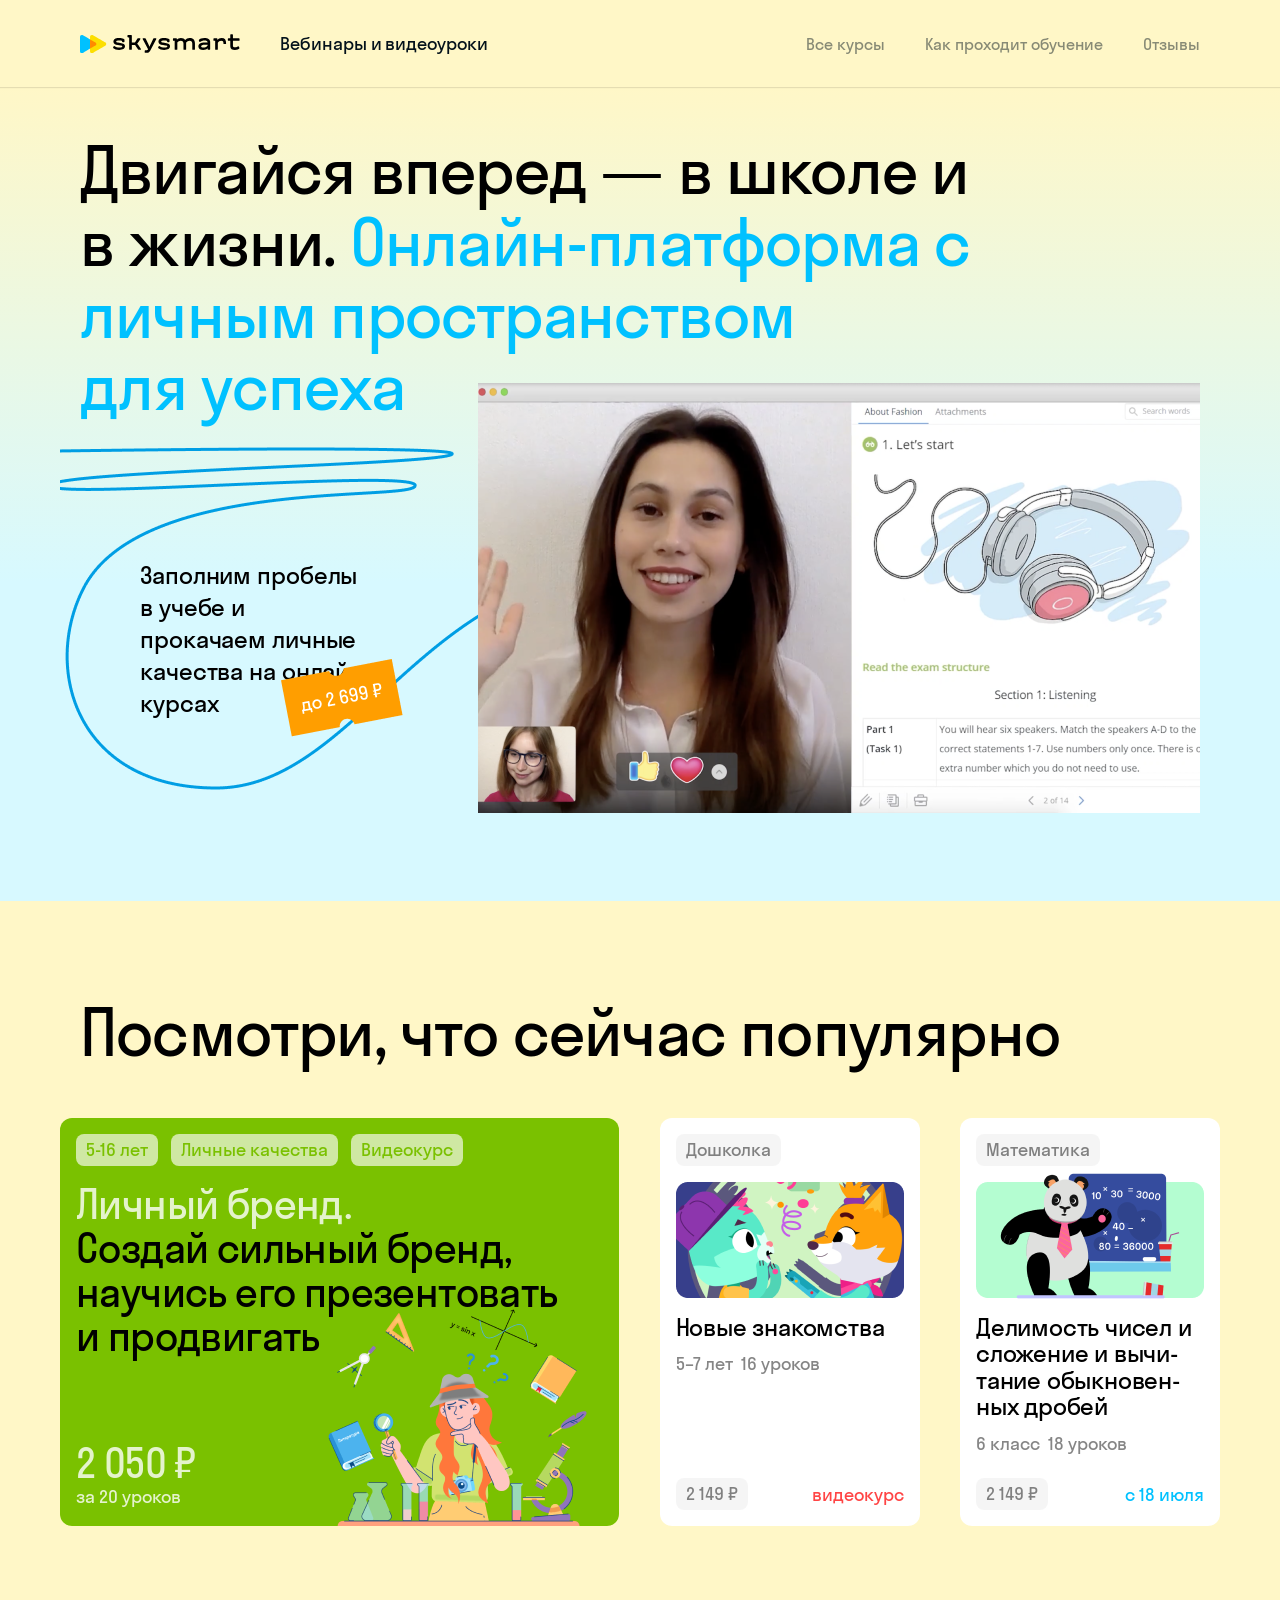
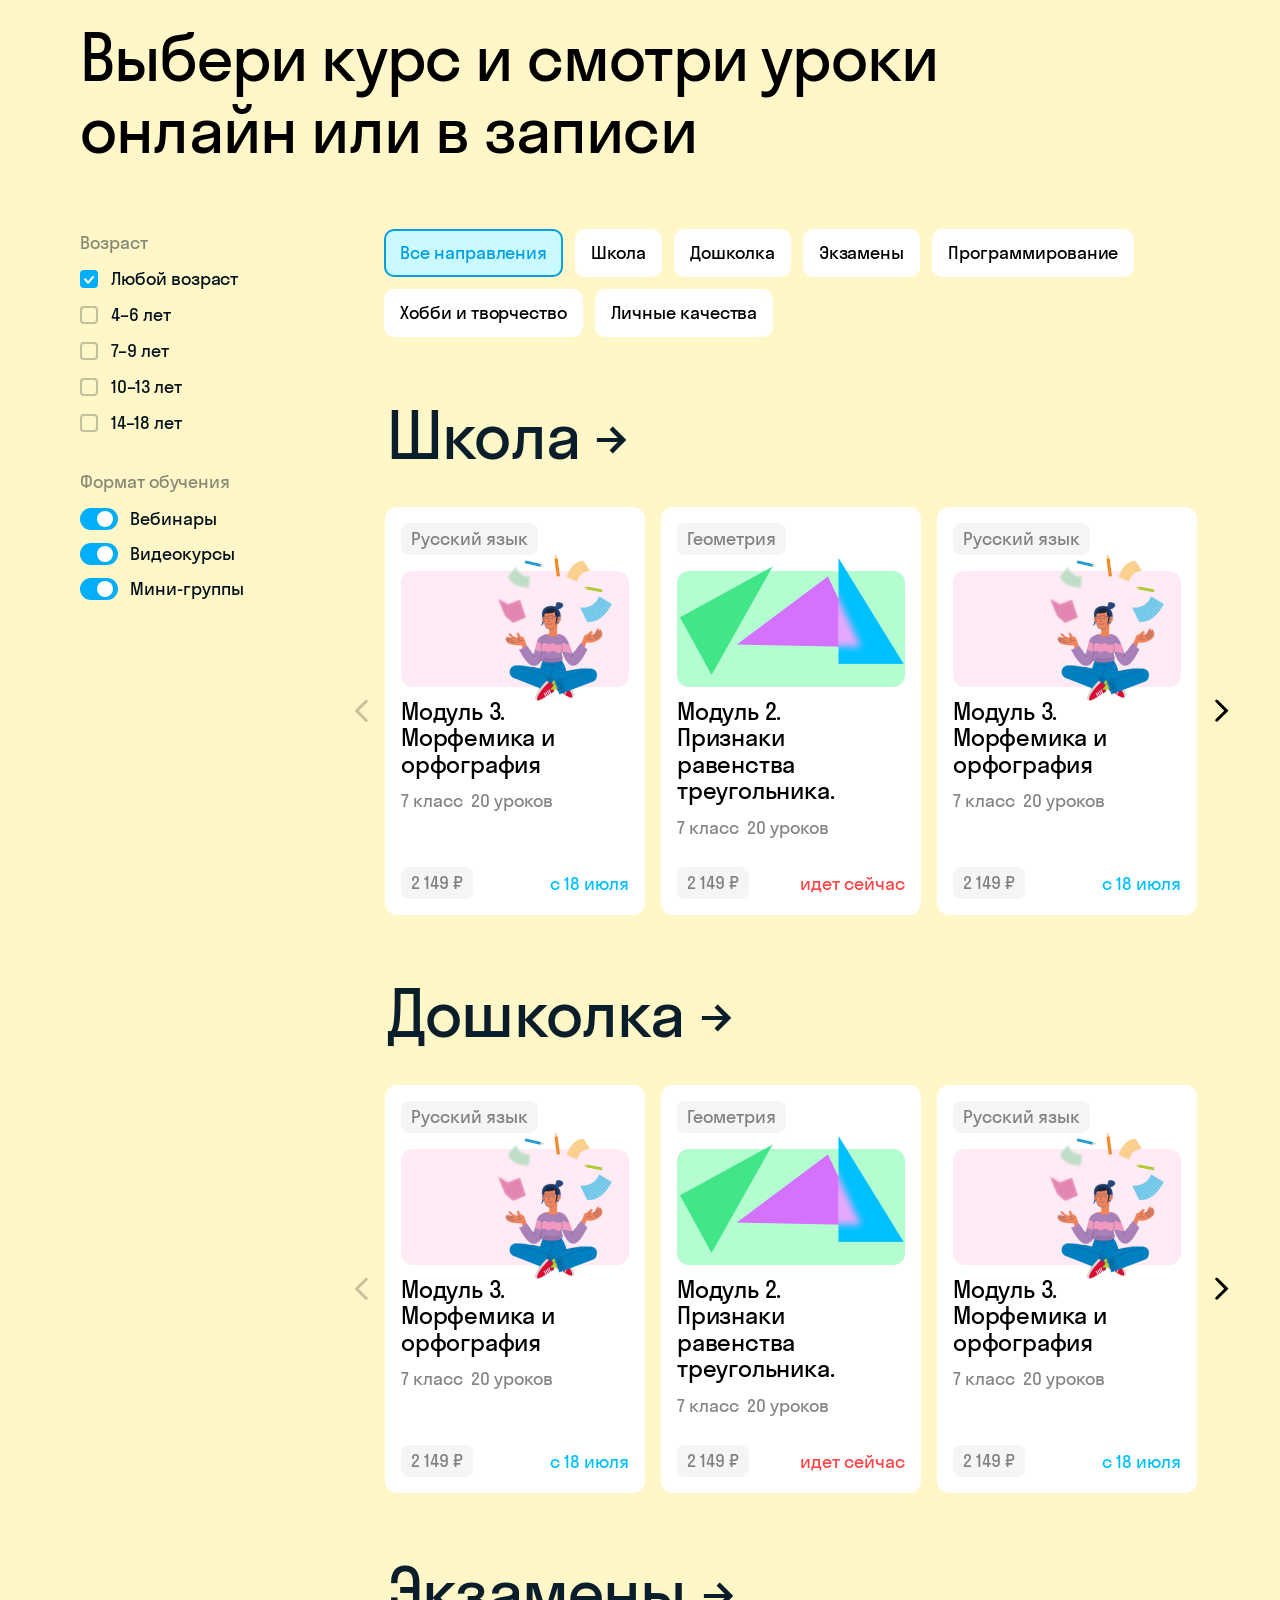
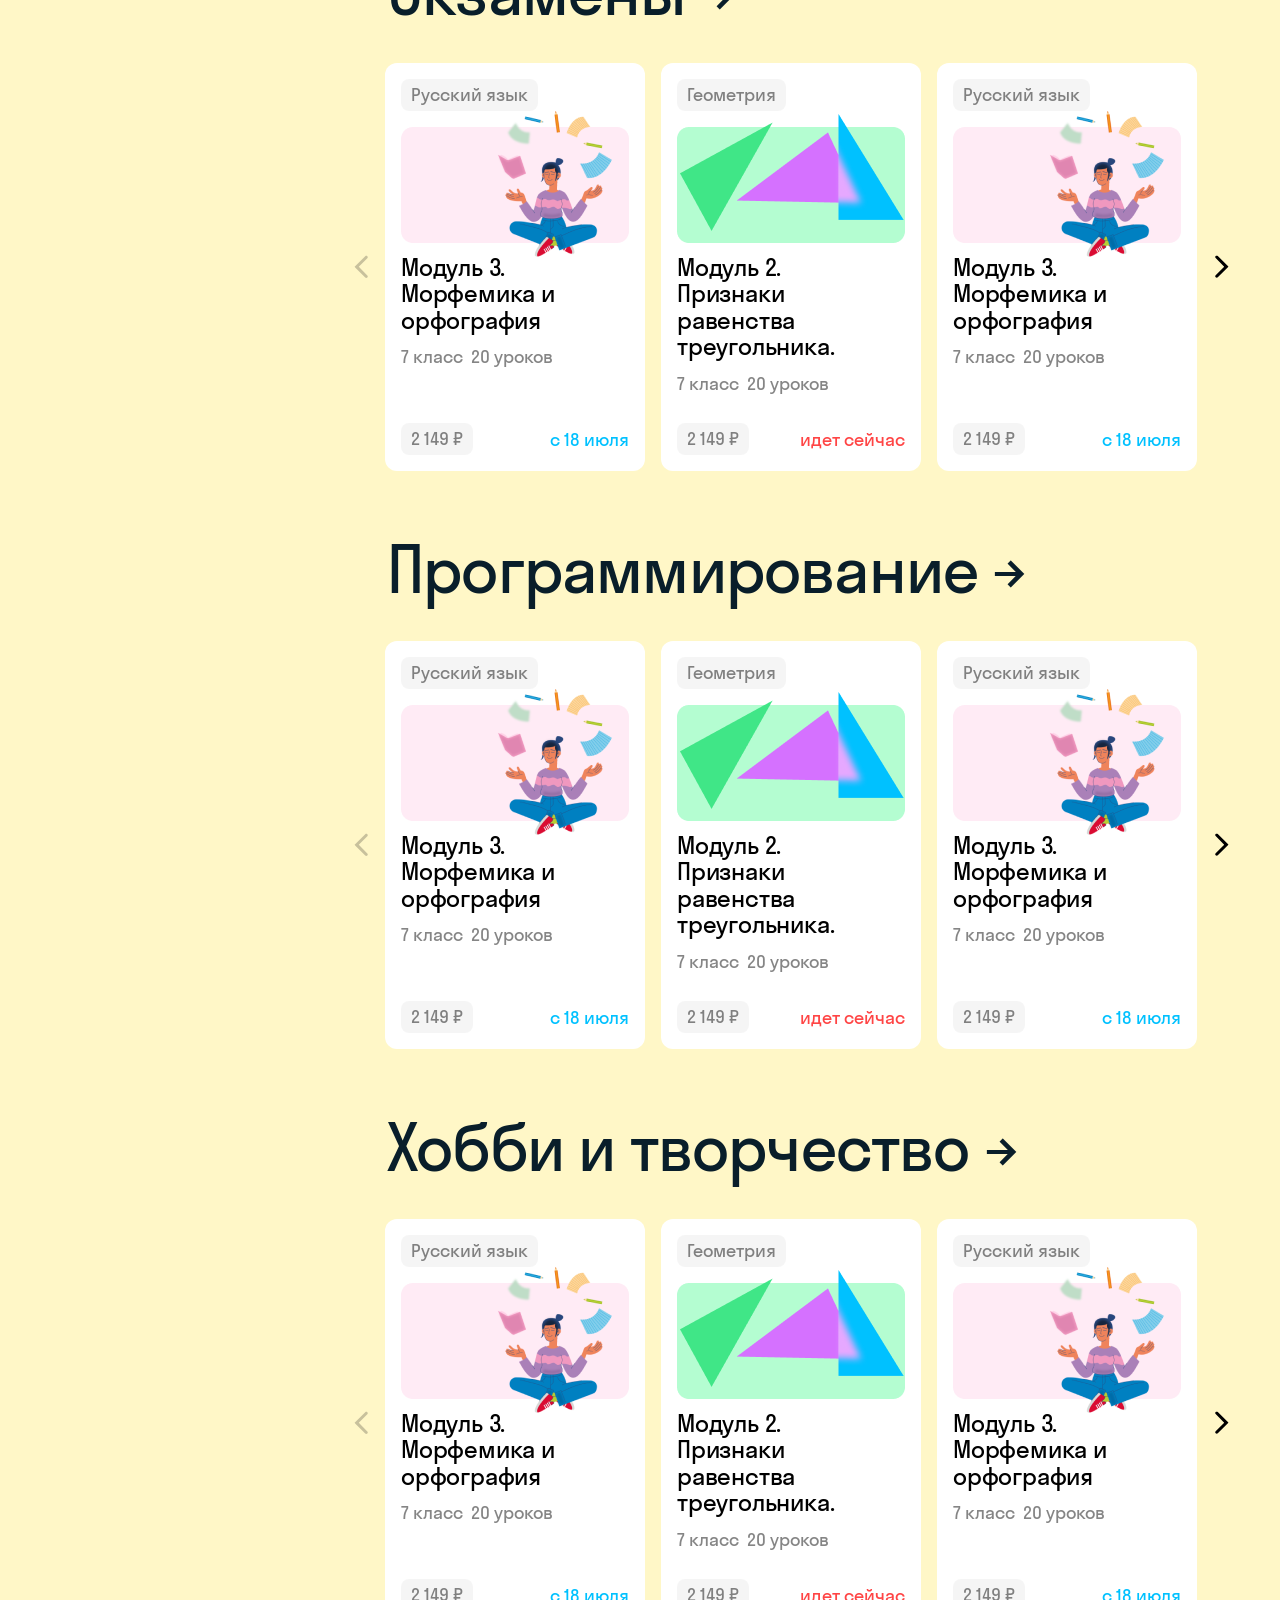
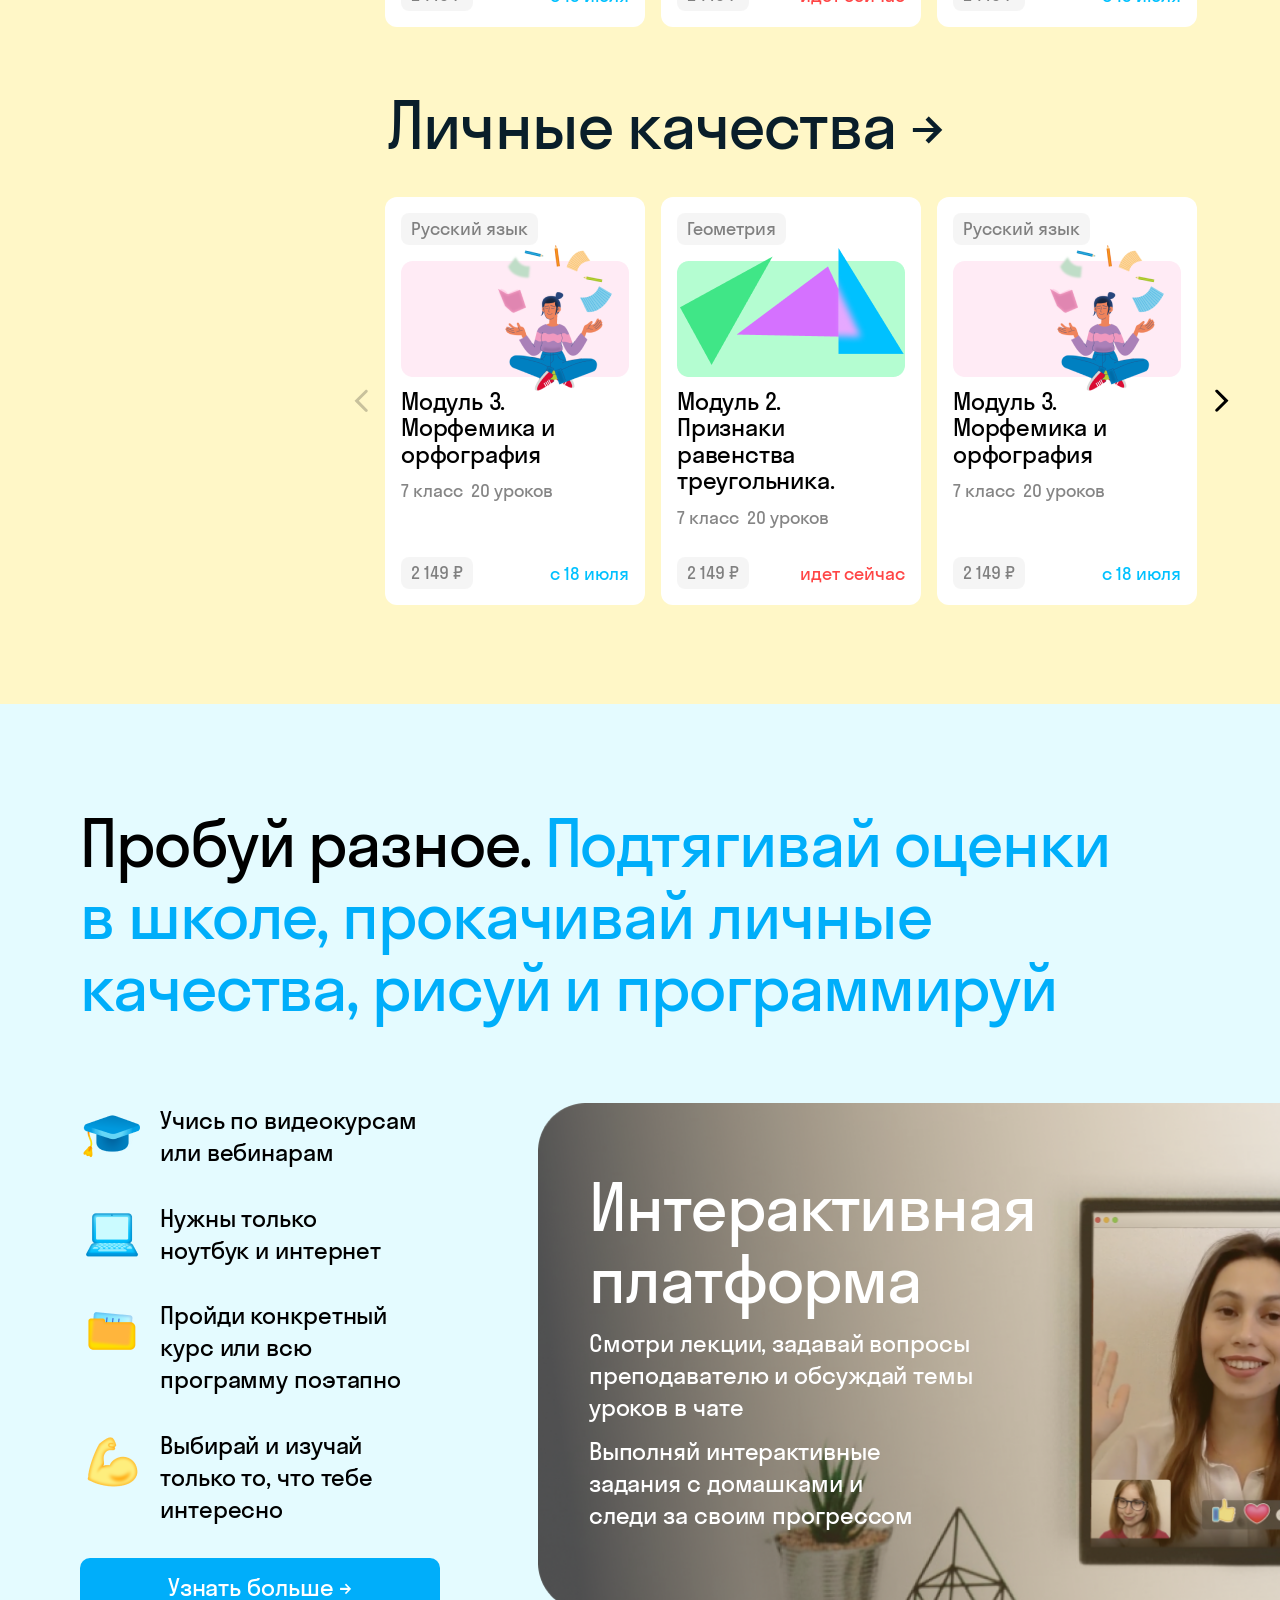
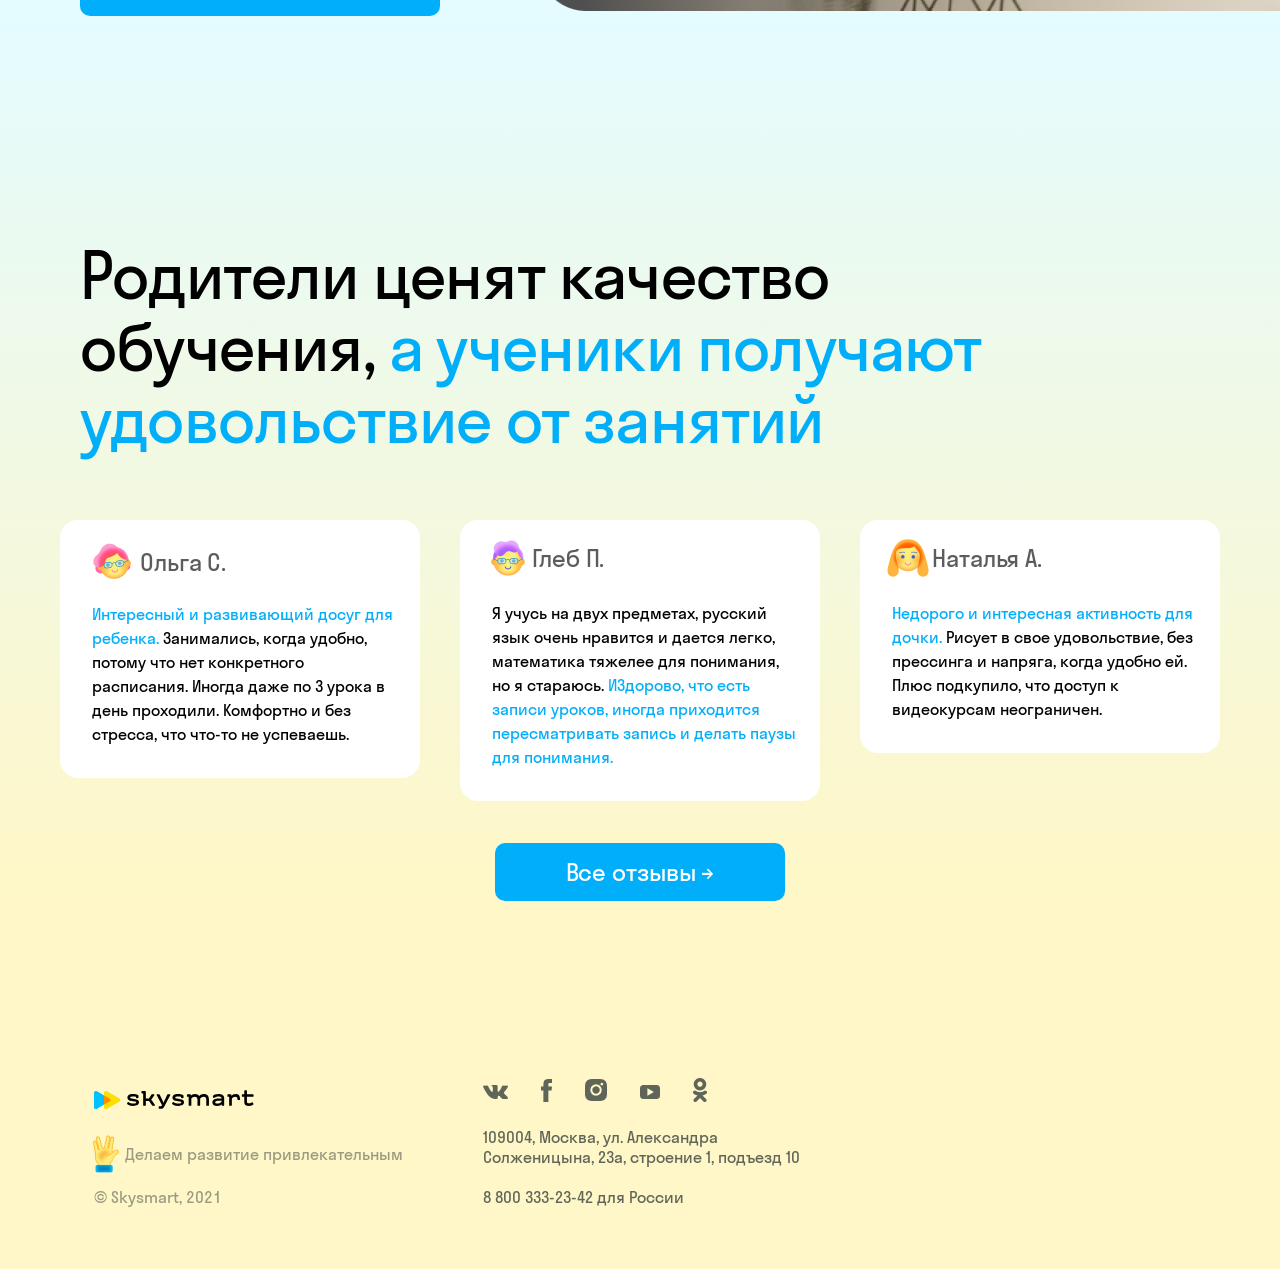
==== commit fb7c1532: "new page" ====
--- a/docs/index.html
+++ b/docs/index.html
@@ -452,7 +452,7 @@
                                         </div>
                                         <!--           Slide  6 Last card      -->
                                         <div class="cards-slider__slide">
-                                            <a href="#" class="course-card last-card" id="all-school">
+                                            <a href="all-filters.html" class="course-card last-card" id="all-school">
                                                 <span class="last-card__title">Все курсы направления школа →</span>
                                                 <img class="last-card__img" src="images/all-school-img.png" alt="#">
                                             </a>
--- a/docs/css/style.min.css
+++ b/docs/css/style.min.css
@@ -1,2 +1,2 @@
-@font-face{font-family:"Stratos LC Web";src:url(../fonts/StratosLCWeb-Regular.woff),url(../fonts/StratosLCWeb-Regular.woff2),url(../fonts/StratosLCWeb-Regular.ttf);font-weight:normal;font-style:normal}@font-face{font-family:"Stratos LC Web";src:url(../fonts/StratosLCWeb-Light.woff),url(../fonts/StratosLCWeb-Light.woff2),url(../fonts/StratosLCWeb-Light.ttf);font-weight:300;font-display:swap;font-style:normal}@font-face{font-family:"Stratos LC Web";src:url(../fonts/StratosLCWeb-Medium.woff),url(../fonts/StratosLCWeb-Medium.woff2),url(../fonts/StratosLCWeb-Medium.ttf);font-weight:500;font-display:swap;font-style:normal}@font-face{font-family:"Stratos LC Web";src:url(../fonts/StratosLCWeb-Bold.woff),url(../fonts/StratosLCWeb-Bold.woff2),url(../fonts/StratosLCWeb-Bold.ttf);font-weight:bold;font-display:swap;font-style:normal}*,html,body{-webkit-box-sizing:border-box;box-sizing:border-box}body{margin:0;padding:0;font-family:'Stratos LC Web', sans-serif;font-weight:400;font-size:18px;color:#000;background-color:#FFF7C7}h1,h2,h3,h4,h5,h6{margin:0;padding:0}a{text-decoration:none}ul,li{margin:0;padding:0;list-style-type:none}p{margin:0;padding:0}.container{width:100%;max-width:1160px;padding:0 20px;margin:0 auto}.main{margin-top:87px}@media (max-width: 768px){.main{margin-top:36px}}.title{font-weight:400;font-size:64px;line-height:72px;letter-spacing:-0.8px;-webkit-font-feature-settings:'pnum' on, 'lnum' on;font-feature-settings:'pnum' on, 'lnum' on;color:#000000}@media (max-width: 768px){.title{font-size:32px;line-height:36px;letter-spacing:-0.25px}}@media (max-width: 768px){.br_d{display:none}}.br_m{display:none}@media (max-width: 768px){.br_m{display:block}}.slick-slider{position:relative;display:block;-webkit-box-sizing:border-box;box-sizing:border-box;-webkit-touch-callout:none;-webkit-user-select:none;-moz-user-select:none;-ms-user-select:none;user-select:none;-ms-touch-action:pan-y;touch-action:pan-y;-webkit-tap-highlight-color:transparent}.slick-list{position:relative;overflow:hidden;display:block;margin:0;padding:0}.slick-list:focus{outline:none}.slick-list.dragging{cursor:pointer;cursor:hand}.slick-slider .slick-track,.slick-slider .slick-list{-webkit-transform:translate3d(0, 0, 0);-ms-transform:translate3d(0, 0, 0);transform:translate3d(0, 0, 0)}.slick-track{position:relative;left:0;top:0;display:block;margin-left:auto;margin-right:auto}.slick-track:before,.slick-track:after{content:"";display:table}.slick-track:after{clear:both}.slick-loading .slick-track{visibility:hidden}.slick-slide{float:left;height:100%;min-height:1px;display:none}[dir="rtl"] .slick-slide{float:right}.slick-slide img{display:block}.slick-slide.slick-loading img{display:none}.slick-slide.dragging img{pointer-events:none}.slick-initialized .slick-slide{display:block}.slick-loading .slick-slide{visibility:hidden}.slick-vertical .slick-slide{display:block;height:auto;border:1px solid transparent}.slick-arrow.slick-hidden{display:none}.header{width:100%;height:87px;display:-webkit-box;display:-ms-flexbox;display:flex;-webkit-box-pack:center;-ms-flex-pack:center;justify-content:center;-webkit-box-align:center;-ms-flex-align:center;align-items:center;-webkit-box-shadow:0 1px 1px rgba(0,0,0,0.1);box-shadow:0 1px 1px rgba(0,0,0,0.1);background-color:#FFF7C7;position:fixed;top:0;left:0;z-index:1000}@media (max-width: 768px){.header{padding-top:18px;-webkit-box-orient:vertical;-webkit-box-direction:normal;-ms-flex-direction:column;flex-direction:column;-webkit-box-pack:start;-ms-flex-pack:start;justify-content:flex-start;height:38px;min-height:56px;-webkit-box-shadow:none;box-shadow:none}}.header-logo{display:-webkit-box;display:-ms-flexbox;display:flex;-webkit-box-orient:vertical;-webkit-box-direction:normal;-ms-flex-direction:column;flex-direction:column;-webkit-box-pack:center;-ms-flex-pack:center;justify-content:center;-webkit-box-align:center;-ms-flex-align:center;align-items:center}@media (max-width: 768px){.header-logo img{width:138px}}.header__inner{width:100%;height:inherit;display:-webkit-box;display:-ms-flexbox;display:flex;-webkit-box-pack:justify;-ms-flex-pack:justify;justify-content:space-between;-webkit-box-align:center;-ms-flex-align:center;align-items:center}.header__inner-left{width:408px;height:inherit;display:-webkit-box;display:-ms-flexbox;display:flex;-webkit-box-pack:justify;-ms-flex-pack:justify;justify-content:space-between;-webkit-box-align:center;-ms-flex-align:center;align-items:center}@media (max-width: 768px){.header__inner-left{width:169px}}.header__inner .burger{display:none}@media (max-width: 768px){.header__inner .burger{display:block;width:18px;height:14px;background-image:url("../images/burger-menu.svg")}}@media (max-width: 768px){.header__inner .burger.close-burger{width:14px;height:14px;background-image:url("../images/close.svg")}}.header__inner .go-vebinars{font-size:18px;line-height:0;letter-spacing:-0.05px;-webkit-font-feature-settings:'pnum' on, 'lnum' on;font-feature-settings:'pnum' on, 'lnum' on;color:#04121B}@media (max-width: 768px){.header__inner .go-vebinars{display:none}}.header__inner-right{width:394px;height:inherit;display:-webkit-box;display:-ms-flexbox;display:flex;-webkit-box-pack:justify;-ms-flex-pack:justify;justify-content:space-between;-webkit-box-align:center;-ms-flex-align:center;align-items:center}@media (max-width: 768px){.header__inner-right{display:none}}.header-menu-link{font-size:16px;line-height:24px;-webkit-font-feature-settings:'pnum' on, 'lnum' on;font-feature-settings:'pnum' on, 'lnum' on;color:rgba(4,18,27,0.48)}.header__menu-mob{-webkit-transform:translateX(-100%);-ms-transform:translateX(-100%);transform:translateX(-100%);-webkit-transition:all 0.2s ease-in-out;-o-transition:all 0.2s ease-in-out;transition:all 0.2s ease-in-out;display:none}@media (max-width: 768px){.header__menu-mob{display:block;padding-top:54px;padding-bottom:500px;width:100%;background-color:#FFF7C7}}.header__menu-mob .menu{width:344px;margin:0 auto;display:-webkit-box;display:-ms-flexbox;display:flex;-webkit-box-orient:vertical;-webkit-box-direction:normal;-ms-flex-direction:column;flex-direction:column}.header__menu-mob .menu-item{margin-top:8px;display:-webkit-box;display:-ms-flexbox;display:flex;-webkit-box-pack:start;-ms-flex-pack:start;justify-content:flex-start;-webkit-box-align:center;-ms-flex-align:center;align-items:center;font-size:16px;line-height:20px;color:#141819}.header__menu-mob .menu-item img{margin-right:8px}.header__menu-mob .menu-item:first-child{margin-top:0}.header__menu-mob .back-call{width:344px;margin:0 auto;margin-top:64px;font-size:18px;line-height:24px;-webkit-font-feature-settings:'pnum' on, 'lnum' on;font-feature-settings:'pnum' on, 'lnum' on;color:#25292E;position:relative}.header__menu-mob .back-call__phone{display:-webkit-box;display:-ms-flexbox;display:flex;-webkit-box-orient:vertical;-webkit-box-direction:normal;-ms-flex-direction:column;flex-direction:column;margin-top:8px;font-size:32px;line-height:38px;letter-spacing:0.6px;-webkit-font-feature-settings:'pnum' on, 'lnum' on;font-feature-settings:'pnum' on, 'lnum' on}.header__menu-mob .back-call__img{position:absolute;top:44px;left:132px}.first-screen{width:100%;height:814px;padding-top:48px;background:-webkit-gradient(linear, left top, left bottom, from(rgba(255,247,199,0)), color-stop(60.82%, #D7F9FF));background:-o-linear-gradient(top, rgba(255,247,199,0) 0%, #D7F9FF 60.82%);background:linear-gradient(180deg, rgba(255,247,199,0) 0%, #D7F9FF 60.82%)}@media (max-width: 768px){.first-screen{height:614px;overflow:hidden}}.first-screen .container{position:relative}.first-screen__text-gif{display:-webkit-box;display:-ms-flexbox;display:flex;-webkit-box-pack:justify;-ms-flex-pack:justify;justify-content:space-between}@media (max-width: 768px){.first-screen__text-gif{-webkit-box-orient:vertical;-webkit-box-direction:normal;-ms-flex-direction:column;flex-direction:column}}.first-screen__title{width:891px}@media (max-width: 768px){.first-screen__title{width:312px}}.first-screen__title-blue{color:#00C1FF}.first-screen__subtitle{width:235px;margin-top:136px;margin-left:60px;font-size:24px;line-height:32px;letter-spacing:-0.1px;-webkit-font-feature-settings:'pnum' on, 'lnum' on;font-feature-settings:'pnum' on, 'lnum' on;position:relative}@media (max-width: 768px){.first-screen__subtitle{width:268px;margin-top:84px;margin-left:-3px;font-size:18px;line-height:24px;letter-spacing:-0.05px}}.first-screen .price-sticker{position:absolute;top:100px;left:141px;z-index:999}@media (max-width: 768px){.first-screen .price-sticker{width:108px;top:-43px;left:164px}}.first-screen__gif{width:760px;height:430px;margin-top:-40px;overflow:hidden;position:relative;z-index:999}@media (max-width: 768px){.first-screen__gif{width:343px;height:193px;margin:0 auto;margin-top:35px}}.first-screen__gif .gif-poster{width:760px;height:430px;-o-object-fit:cover;object-fit:cover;position:absolute;top:50%;left:55%;-webkit-transform:translate(-50%, -50%);-ms-transform:translate(-50%, -50%);transform:translate(-50%, -50%)}@media (max-width: 768px){.first-screen__gif .gif-poster{width:343px;height:193px;left:50%}}.curve{position:absolute;bottom:23px;left:0;z-index:100}@media (max-width: 768px){.curve{width:532px;bottom:auto;top:196px;left:-158px;-webkit-transform:scale(-1, 1);-ms-transform:scale(-1, 1);transform:scale(-1, 1)}}.popular{width:100%;margin-top:96px}@media (max-width: 768px){.popular{margin-top:48px}}@media (max-width: 768px){.popular .course-card{width:334px;height:440px;margin-top:16px;border-radius:12px}}@media (max-width: 768px){.popular .course-card__course-name{margin-top:11px}}.popular__cards{max-width:1160px;width:100%;margin:0 auto;margin-top:49px;display:-webkit-box;display:-ms-flexbox;display:flex;-webkit-box-pack:justify;-ms-flex-pack:justify;justify-content:space-between}@media (max-width: 768px){.popular__cards{margin-top:25px;-webkit-box-orient:vertical;-webkit-box-direction:normal;-ms-flex-direction:column;flex-direction:column;-webkit-box-align:center;-ms-flex-align:center;align-items:center}}.popular__cards-title{width:500px;margin-top:16px;font-size:40px;line-height:44px;letter-spacing:-0.6px;-webkit-font-feature-settings:'pnum' on, 'lnum' on;font-feature-settings:'pnum' on, 'lnum' on}@media (max-width: 768px){.popular__cards-title{width:307px;font-size:32px;line-height:36px;letter-spacing:-0.25px;-webkit-font-feature-settings:'pnum' on, 'lnum' on;font-feature-settings:'pnum' on, 'lnum' on}}.popular__cards-title_white{display:block;color:rgba(255,255,255,0.8)}.popular__cards-card_green{width:559px;height:408px;padding:16px;background:#7AC100;border-radius:12px;position:relative}@media (max-width: 768px){.popular__cards-card_green{width:343px;height:438px;background:#BCEC30}}.popular__cards-filter-block{width:387px;display:-webkit-box;display:-ms-flexbox;display:flex;-webkit-box-pack:justify;-ms-flex-pack:justify;justify-content:space-between}@media (max-width: 768px){.popular__cards-filter-block{width:216px;-ms-flex-wrap:wrap;flex-wrap:wrap}}.popular__cards-filter-block_i{padding:4px 10px;font-size:18px;line-height:24px;-webkit-font-feature-settings:'pnum' on, 'lnum' on;font-feature-settings:'pnum' on, 'lnum' on;color:#7AC100;background:rgba(255,255,255,0.64);border-radius:8px}@media (max-width: 768px){.popular__cards-filter-block_i{font-size:14px;line-height:18px;letter-spacing:0.1px;-webkit-font-feature-settings:'pnum' on, 'lnum' on;font-feature-settings:'pnum' on, 'lnum' on;color:#7AC100}}@media (max-width: 768px){.popular__cards-filter-block_i:last-child{margin-top:8px}}.popular__cards-price{margin-top:83px;font-size:40px;line-height:44px;letter-spacing:-0.6px;-webkit-font-feature-settings:'pnum' on, 'lnum' on;font-feature-settings:'pnum' on, 'lnum' on;color:rgba(255,255,255,0.8)}@media (max-width: 768px){.popular__cards-price{display:inline-block;margin-top:122px;padding:4px 10px;background:rgba(255,255,255,0.64);border-radius:8px;font-size:14px;line-height:18px;letter-spacing:0.1px;-webkit-font-feature-settings:'pnum' on, 'lnum' on;font-feature-settings:'pnum' on, 'lnum' on;color:#7AC100}}.popular__cards-numb-less{font-size:18px;line-height:24px;-webkit-font-feature-settings:'pnum' on, 'lnum' on;font-feature-settings:'pnum' on, 'lnum' on;color:rgba(255,255,255,0.8)}@media (max-width: 768px){.popular__cards-numb-less{display:none}}.popular__cards-img{position:absolute;bottom:0;right:15px}.course-card{display:block;width:260px;height:408px;padding:16px;background:#FFFFFF;border-radius:12px;position:relative;-webkit-transition:all 0.2s ease-in-out;-o-transition:all 0.2s ease-in-out;transition:all 0.2s ease-in-out}@media (min-width: 769px){.course-card:hover{-webkit-box-shadow:0 0 16px rgba(0,0,0,0.16);box-shadow:0 0 16px rgba(0,0,0,0.16);-webkit-transition:all 0.2s ease-in-out;-o-transition:all 0.2s ease-in-out;transition:all 0.2s ease-in-out}}@media (max-width: 768px){.course-card{width:260px;height:408px}}.course-card__image{width:100%}.course-card__filter{display:inline-block;padding:4px 10px;background:rgba(0,0,0,0.04);border-radius:8px;font-size:18px;line-height:24px;-webkit-font-feature-settings:'pnum' on, 'lnum' on;font-feature-settings:'pnum' on, 'lnum' on;color:rgba(0,0,0,0.48)}.course-card__course-name{margin-top:-5px;font-size:24px;line-height:110%;letter-spacing:-0.2px;-webkit-font-feature-settings:'pnum' on, 'lnum' on;font-feature-settings:'pnum' on, 'lnum' on;color:#000}@media (max-width: 768px){.course-card__course-name{margin-top:2px}}.course-card__course-info{display:-webkit-box;display:-ms-flexbox;display:flex;margin-top:12px;font-size:18px;line-height:24px;-webkit-font-feature-settings:'pnum' on, 'lnum' on;font-feature-settings:'pnum' on, 'lnum' on;color:rgba(0,0,0,0.48)}.course-card__age,.course-card__grade{margin-right:8px}.course-card__price-and-status{width:228px;display:-webkit-box;display:-ms-flexbox;display:flex;-webkit-box-pack:justify;-ms-flex-pack:justify;justify-content:space-between;position:absolute;bottom:16px;left:50%;-webkit-transform:translateX(-50%);-ms-transform:translateX(-50%);transform:translateX(-50%)}@media (max-width: 768px){.course-card__price-and-status{width:228px;left:12px;-webkit-transform:translateY(0);-ms-transform:translateY(0);transform:translateY(0)}}.course-card__curse-price{padding:4px 10px;background:rgba(0,0,0,0.04);border-radius:8px;font-size:18px;line-height:24px;-webkit-font-feature-settings:'pnum' on, 'lnum' on;font-feature-settings:'pnum' on, 'lnum' on;color:rgba(0,0,0,0.48)}.course-card__curse-status{margin-top:5px;font-size:18px;line-height:24px;text-align:right;-webkit-font-feature-settings:'pnum' on, 'lnum' on;font-feature-settings:'pnum' on, 'lnum' on}.course-card__curse-status_already{color:#FF4545}.course-card__curse-status_soon{color:#00C1FF}.last-card{background:#E4FBFF;position:relative;overflow:hidden}.last-card__title{font-size:32px;line-height:38px;letter-spacing:-0.15px;-webkit-font-feature-settings:'pnum' on, 'lnum' on;font-feature-settings:'pnum' on, 'lnum' on;color:#091E2A}.last-card__img{position:absolute;right:0;bottom:0}.custom-checkbox{display:-webkit-box;display:-ms-flexbox;display:flex;-webkit-box-align:center;-ms-flex-align:center;align-items:center;cursor:pointer}.custom-checkbox__input{display:none}.custom-checkbox__fake{display:inline-block;width:18px;height:18px;margin-right:13px;border:2px solid rgba(4,18,27,0.24);border-radius:4px;position:relative;background-color:transparent}.custom-checkbox__fake::before{content:url("../images/check.png");display:block;position:absolute;top:40%;left:50%;-webkit-transform:translate(-50%, -50%);-ms-transform:translate(-50%, -50%);transform:translate(-50%, -50%);opacity:0}.custom-checkbox__input:checked+.custom-checkbox__fake{background-color:#00AEFA;border-color:transparent}.custom-checkbox__input:checked+.custom-checkbox__fake::before{opacity:1}.custom-checkbox__text{font-size:18px;line-height:26px;letter-spacing:-0.05px;-webkit-font-feature-settings:'pnum' on, 'lnum' on;font-feature-settings:'pnum' on, 'lnum' on;color:#04121B}.switch{margin-top:13px;position:relative;display:inline-block;width:38px;height:22px}.switch input{opacity:0;width:0;height:0}.slider{position:absolute;cursor:pointer;top:0;left:0;right:0;bottom:0;background-color:rgba(4,18,27,0.36);-webkit-transition:.4s;-o-transition:.4s;transition:.4s}.slider:before{position:absolute;content:"";height:16px;width:16px;left:3px;bottom:3px;background-color:white;-webkit-transition:.4s;-o-transition:.4s;transition:.4s}input:checked+.slider{background-color:#00AEFA}input:focus+.slider{-webkit-box-shadow:0 0 1px #00AEFA;box-shadow:0 0 1px #00AEFA}input:checked+.slider:before{-webkit-transform:translateX(14px);-ms-transform:translateX(14px);transform:translateX(14px)}.slider.round{border-radius:18px}.slider.round:before{border-radius:50%}.switch__text{position:absolute;top:50%;left:50px;-webkit-transform:translateY(-50%);-ms-transform:translateY(-50%);transform:translateY(-50%);width:114px;font-size:18px;line-height:26px;letter-spacing:-0.05px;-webkit-font-feature-settings:'pnum' on, 'lnum' on;font-feature-settings:'pnum' on, 'lnum' on;color:#04121B;cursor:pointer}@media (max-width: 768px){.custom-radiobutton:nth-child(1){-webkit-box-ordinal-group:1;-ms-flex-order:0;order:0}.custom-radiobutton:nth-child(2){-webkit-box-ordinal-group:2;-ms-flex-order:1;order:1}.custom-radiobutton:nth-child(3){-webkit-box-ordinal-group:3;-ms-flex-order:2;order:2}.custom-radiobutton:nth-child(4){-webkit-box-ordinal-group:6;-ms-flex-order:5;order:5}.custom-radiobutton:nth-child(5){-webkit-box-ordinal-group:5;-ms-flex-order:4;order:4}.custom-radiobutton:nth-child(6){-webkit-box-ordinal-group:4;-ms-flex-order:3;order:3}.custom-radiobutton:nth-child(7){-webkit-box-ordinal-group:7;-ms-flex-order:6;order:6}}.custom-radiobutton__input{display:none}.custom-radiobutton__fake{display:inline-block;padding:10px 14px;background:#fff;border:2px solid #fff;border-radius:10px;font-size:18px;line-height:24px;text-align:center;letter-spacing:-0.05px;-webkit-font-feature-settings:'pnum' on, 'lnum' on;font-feature-settings:'pnum' on, 'lnum' on;color:#000000;cursor:pointer}@media (max-width: 768px){.custom-radiobutton__fake{padding:6px 12px;font-size:16px;line-height:24px}}.custom-radiobutton__input:checked+.custom-radiobutton__fake{background:#CAFAFF;border:2px solid #009EE4;color:#009EE4}.curses{width:100%;margin-top:96px;overflow:hidden}@media (max-width: 768px){.curses{margin-top:43px;overflow:hidden}}.curses__title{width:80%}@media (max-width: 768px){.curses__title{width:100%}}.curses__filters{width:100%;margin-top:64px;display:-webkit-box;display:-ms-flexbox;display:flex;-webkit-box-pack:justify;-ms-flex-pack:justify;justify-content:space-between;-ms-flex-wrap:wrap;flex-wrap:wrap}@media (max-width: 768px){.curses__filters{margin-top:24px}}.curses__filters-left{width:164px}@media (max-width: 768px){.curses__filters-left{display:block;width:100%;height:100vh;padding:0 16px;padding-top:60px;position:fixed;top:0;left:0;z-index:1500;background-color:#FFF7C7;-webkit-transform:translateX(-100%);-ms-transform:translateX(-100%);transform:translateX(-100%);-webkit-transition:all 0.2s ease-in-out;-o-transition:all 0.2s ease-in-out;transition:all 0.2s ease-in-out}}.curses__filters-right{width:892px}@media (max-width: 768px){.curses__filters-right{width:100%}}@media (max-width: 768px){.curses__filters-age{margin-top:71px}}.curses__filters-age__title{font-size:18px;line-height:26px;letter-spacing:-0.05px;-webkit-font-feature-settings:'pnum' on, 'lnum' on;font-feature-settings:'pnum' on, 'lnum' on;color:rgba(4,18,27,0.48)}.curses__filters-age .custom-checkbox{margin-top:10px}.curses__filters-format{margin-top:33px}@media (max-width: 768px){.curses__filters-format{margin-top:64px}}.curses__filters-format__title{font-size:18px;line-height:26px;letter-spacing:-0.05px;-webkit-font-feature-settings:'pnum' on, 'lnum' on;font-feature-settings:'pnum' on, 'lnum' on;color:rgba(4,18,27,0.48)}.curses__filters-format__form{display:-webkit-box;display:-ms-flexbox;display:flex;-webkit-box-orient:vertical;-webkit-box-direction:normal;-ms-flex-direction:column;flex-direction:column}.curses__filters-type{width:auto;margin-left:51px;margin-top:-13px}@media (max-width: 768px){.curses__filters-type{margin-top:-8px;margin-left:0}}.curses__filters-type__form{width:100%;display:-webkit-box;display:-ms-flexbox;display:flex;-webkit-box-orient:horizontal;-webkit-box-direction:normal;-ms-flex-direction:row;flex-direction:row;-ms-flex-wrap:wrap;flex-wrap:wrap;-webkit-box-pack:start;-ms-flex-pack:start;justify-content:flex-start;margin-left:25px}@media (max-width: 768px){.curses__filters-type__form{width:335px;margin-left:0}}.curses__filters-type .custom-radiobutton__fake{margin-right:12px;margin-top:12px}@media (max-width: 768px){.curses__filters-type .custom-radiobutton__fake{margin-right:8px;margin-top:8px}}.curses-groups{width:100%;margin-top:63px;margin-left:37px}@media (max-width: 768px){.curses-groups{width:115%;margin-top:-32px;margin-left:0}}.curses-groups:first-child{margin-top:62px}@media (max-width: 768px){.curses-groups:first-child{margin-top:32px}}@media (max-width: 768px){.curses-groups__group{margin-top:64px}}.curses-groups__group-title{margin-left:42px;font-size:64px;line-height:72px;letter-spacing:-0.8px;-webkit-font-feature-settings:'pnum' on, 'lnum' on;font-feature-settings:'pnum' on, 'lnum' on;color:#091E2A}@media (max-width: 768px){.curses-groups__group-title{margin-left:0;font-size:32px;line-height:36px;letter-spacing:-0.25px;-webkit-font-feature-settings:'pnum' on, 'lnum' on;font-feature-settings:'pnum' on, 'lnum' on}}.curses-groups__group-cards{width:100%;margin-top:35px}@media (max-width: 768px){.curses-groups__group-cards{margin-top:15px;margin-left:-20px;overflow-x:scroll}.curses-groups__group-cards::-webkit-scrollbar{width:0}}.any-years-btn{display:none}@media (max-width: 768px){.any-years-btn{display:-webkit-box;display:-ms-flexbox;display:flex;-webkit-box-orient:horizontal;-webkit-box-direction:normal;-ms-flex-direction:row;flex-direction:row;-webkit-box-pack:justify;-ms-flex-pack:justify;justify-content:space-between;-webkit-box-align:center;-ms-flex-align:center;align-items:center;width:343px;height:48px;margin:0 auto;margin-top:24px;padding:0 16px;background-color:#00C1FF;color:#FFFFFF;border:none;outline:none;border-radius:24px;font-size:20px;line-height:26px}}.back-age-filter{display:none}@media (max-width: 768px){.back-age-filter{display:block;font-size:20px;line-height:26px;-webkit-font-feature-settings:'pnum' on, 'lnum' on;font-feature-settings:'pnum' on, 'lnum' on;color:#000000}}.back-age-filter img{margin-right:13px}.show-courses{display:none}@media (max-width: 768px){.show-courses{display:-webkit-box;display:-ms-flexbox;display:flex;-webkit-box-pack:center;-ms-flex-pack:center;justify-content:center;-webkit-box-align:center;-ms-flex-align:center;align-items:center;margin:0 auto;margin-top:190px;width:343px;height:48px;background:#00C1FF;border-radius:8px;font-size:18px;line-height:24px;text-align:center;letter-spacing:-0.05px;-webkit-font-feature-settings:'pnum' on, 'lnum' on;font-feature-settings:'pnum' on, 'lnum' on;color:#FFFFFF}}.cards-slider{width:828px;margin:0 auto;position:relative}@media (min-width: 769px){.cards-slider{margin-top:-16px;margin-bottom:-16px}}@media (max-width: 768px){.cards-slider{width:100%;margin-left:20px;display:-webkit-box;display:-ms-flexbox;display:flex;-webkit-box-orient:horizontal;-webkit-box-direction:normal;-ms-flex-direction:row;flex-direction:row;-webkit-box-pack:justify;-ms-flex-pack:justify;justify-content:space-between}}@media (max-width: 768px){.cards-slider__slide{margin-right:24px}}.cards-slider__slide .course-card{margin:0 auto}@media (max-width: 768px){.cards-slider__slide .course-card{margin:0}}.control{position:absolute;top:50%;-webkit-transform:translateY(-50%);-ms-transform:translateY(-50%);transform:translateY(-50%);z-index:999;cursor:pointer}.control-prew{left:-24px}.control-next{right:-24px}.slick-disabled path{fill:rgba(0,0,0,0.24)}@media (min-width: 769px){.slick-slide{padding:16px 0}}@media (max-width: 768px){.slick-slide{width:276px !important}}.about{width:100%;margin-top:99px;padding-top:104px;background:#E4FBFF;position:relative;overflow:hidden}@media (max-width: 768px){.about{margin-top:50px;padding-top:56px;height:1068px}}.about__image{height:508px;position:absolute;left:42%;bottom:5px}@media (max-width: 768px){.about__image{height:232px;left:16px;bottom:0}}.about__image-title{width:484px;font-size:64px;line-height:72px;letter-spacing:-0.8px;-webkit-font-feature-settings:'pnum' on, 'lnum' on;font-feature-settings:'pnum' on, 'lnum' on;color:#FFFFFF;position:absolute;left:46%;top:468px}@media (max-width: 768px){.about__image-title{width:100%;font-size:32px;line-height:36px;letter-spacing:-0.25px;-webkit-font-feature-settings:'pnum' on, 'lnum' on;font-feature-settings:'pnum' on, 'lnum' on;color:#000000;left:16px;top:746px}}.about__image-text{width:400px;font-size:24px;line-height:32px;letter-spacing:-0.1px;-webkit-font-feature-settings:'pnum' on, 'lnum' on;font-feature-settings:'pnum' on, 'lnum' on;color:#FFFFFF;position:absolute;left:46%;top:623px}@media (max-width: 768px){.about__image-text{width:178px;font-size:14px;line-height:20px;left:38px;top:863px}}.about__image-text p:last-child{margin-top:12px;width:340px}@media (max-width: 768px){.about__image-text p:last-child{margin-top:17px;width:178px}}.about__title{letter-spacing:-1.1px}@media (max-width: 768px){.about__title{width:100%}}.about__title-blue{color:#00AEFA}.about__info{width:360px;height:512px;margin-top:80px;display:-webkit-box;display:-ms-flexbox;display:flex;-webkit-box-orient:vertical;-webkit-box-direction:normal;-ms-flex-direction:column;flex-direction:column;-webkit-box-pack:justify;-ms-flex-pack:justify;justify-content:space-between}@media (max-width: 768px){.about__info{width:343px;height:384px;margin:0 auto;margin-top:42px}}.about__info-item{display:-webkit-box;display:-ms-flexbox;display:flex;-webkit-box-pack:start;-ms-flex-pack:start;justify-content:flex-start;-webkit-box-align:start;-ms-flex-align:start;align-items:flex-start}.about__info-item-img{margin-right:16px}@media (max-width: 768px){.about__info-item-img{width:52px;margin-right:12px}}.about__info-item-text{width:280px;font-size:24px;line-height:32px;letter-spacing:-0.1px;-webkit-font-feature-settings:'pnum' on, 'lnum' on;font-feature-settings:'pnum' on, 'lnum' on}@media (max-width: 768px){.about__info-item-text{font-size:20px;line-height:26px;letter-spacing:-0.05px}}.about__info-btn{display:inline-block;padding:13px 87px;background:#00AEFA;border-radius:10px;font-size:24px;line-height:32px;text-align:center;letter-spacing:-0.1px;-webkit-font-feature-settings:'pnum' on, 'lnum' on;font-feature-settings:'pnum' on, 'lnum' on;color:#FFFFFF}@media (max-width: 768px){.about__info-btn{padding:15px 102px;font-size:18px;line-height:24px;letter-spacing:-0.05px}}.comments{width:100%;padding-top:224px;background:-webkit-gradient(linear, left top, left bottom, from(#E4FBFF), to(rgba(228,251,255,0)));background:-o-linear-gradient(top, #E4FBFF 0%, rgba(228,251,255,0) 100%);background:linear-gradient(180deg, #E4FBFF 0%, rgba(228,251,255,0) 100%)}@media (max-width: 768px){.comments{padding-top:56px}}.comments__title{width:910px}@media (max-width: 768px){.comments__title{width:90%}}.comments__title-blue{color:#00AEFA}.comments-wrapper{width:1160px;margin:0 auto;margin-top:64px;display:-webkit-box;display:-ms-flexbox;display:flex;-webkit-box-pack:justify;-ms-flex-pack:justify;justify-content:space-between;-webkit-box-align:start;-ms-flex-align:start;align-items:flex-start}@media (max-width: 768px){.comments-wrapper{width:100%;overflow-y:scroll;margin-top:37px}.comments-wrapper::-webkit-scrollbar{width:0}}.comments-item{width:360px;padding:14px 9px 32px 24px;border-radius:18px;background:#fff}@media (max-width: 768px){.comments-item{width:280px;margin:0 8px;padding:14px 9px 9px 15px}}@media (max-width: 768px){.comments-item:nth-child(1){margin-left:16px}}@media (max-width: 768px){.comments-item:nth-child(3){margin-right:16px}}.comments-item:nth-child(2) .comments-item__text,.comments-item:nth-child(3) .comments-item__text{margin-top:19px}.comments-item__title{width:100%;display:-webkit-box;display:-ms-flexbox;display:flex;-webkit-box-pack:start;-ms-flex-pack:start;justify-content:flex-start;-webkit-box-align:center;-ms-flex-align:center;align-items:center;font-size:24px;line-height:32px;letter-spacing:-0.1px;-webkit-font-feature-settings:'pnum' on, 'lnum' on;font-feature-settings:'pnum' on, 'lnum' on;color:rgba(0,0,0,0.64)}.comments-item__text{width:304px;margin-top:12px;margin-left:8px;font-size:16px;line-height:24px;-webkit-font-feature-settings:'pnum' on, 'lnum' on;font-feature-settings:'pnum' on, 'lnum' on}@media (max-width: 768px){.comments-item__text{margin-top:9px}}@media (max-width: 768px){.comments-item__text{width:224px}}.comments-item__text_blue{color:#00AEFA}.all-comments{width:100%;margin-top:42px;display:-webkit-box;display:-ms-flexbox;display:flex;-webkit-box-pack:center;-ms-flex-pack:center;justify-content:center}.all-comments__btn{display:inline-block;padding:13px 71px;background:#00AEFA;border-radius:10px;font-size:24px;line-height:32px;text-align:center;letter-spacing:-0.1px;-webkit-font-feature-settings:'pnum' on, 'lnum' on;font-feature-settings:'pnum' on, 'lnum' on;color:#FFFFFF}@media (max-width: 768px){.all-comments__btn{padding:15px 102px;font-size:18px;line-height:24px;letter-spacing:-0.05px}}.footer{margin-top:188px;height:180px}@media (max-width: 768px){.footer{margin-top:60px;height:358px}}@media (max-width: 768px){.footer-logo{width:43%}}.footer__inner{display:-webkit-box;display:-ms-flexbox;display:flex;-webkit-box-pack:start;-ms-flex-pack:start;justify-content:flex-start}@media (max-width: 768px){.footer__inner{-webkit-box-orient:vertical;-webkit-box-direction:normal;-ms-flex-direction:column;flex-direction:column}}.footer__inner-left{margin-right:80px;margin-left:14px}@media (max-width: 768px){.footer__inner-left{margin-right:0;margin-left:0}}.footer__inner-left .text-block{margin-top:20px;margin-left:-7px;display:-webkit-box;display:-ms-flexbox;display:flex;-webkit-box-align:center;-ms-flex-align:center;align-items:center;font-size:16px;line-height:16px;color:rgba(4,18,27,0.4)}@media (max-width: 768px){.footer__inner-left .text-block{display:none}}.footer__inner-left .text-block:last-child{margin-top:16px;margin-left:0}.footer__inner-right{margin-top:-11px}@media (max-width: 768px){.footer__inner-right{margin-top:78px}}.footer__inner-right .text-block{margin-top:20px;display:-webkit-box;display:-ms-flexbox;display:flex;-webkit-box-orient:vertical;-webkit-box-direction:normal;-ms-flex-direction:column;flex-direction:column;font-size:16px;line-height:20px;-webkit-font-feature-settings:'pnum' on, 'lnum' on;font-feature-settings:'pnum' on, 'lnum' on;color:rgba(4,18,27,0.64)}@media (max-width: 768px){.footer__inner-right .text-block{width:90%;font-size:18px;line-height:22px}}.footer__inner-right .text-block:last-child{display:none}@media (max-width: 768px){.footer__inner-right .text-block:last-child{display:block;margin-top:48px}}.footer-media{width:224px;display:-webkit-box;display:-ms-flexbox;display:flex;-webkit-box-pack:justify;-ms-flex-pack:justify;justify-content:space-between;-webkit-box-align:center;-ms-flex-align:center;align-items:center}.hide{display:none}@media (max-width: 768px){.hide_m{display:none}}.show{-webkit-transform:translateX(0);-ms-transform:translateX(0);transform:translateX(0);-webkit-transition:all 0.2s ease-in-out;-o-transition:all 0.2s ease-in-out;transition:all 0.2s ease-in-out}
-/*# sourceMappingURL=[data-uri] */
+@font-face{font-family:"Stratos LC Web";src:url(../fonts/StratosLCWeb-Regular.woff),url(../fonts/StratosLCWeb-Regular.woff2),url(../fonts/StratosLCWeb-Regular.ttf);font-weight:normal;font-style:normal}@font-face{font-family:"Stratos LC Web";src:url(../fonts/StratosLCWeb-Light.woff),url(../fonts/StratosLCWeb-Light.woff2),url(../fonts/StratosLCWeb-Light.ttf);font-weight:300;font-display:swap;font-style:normal}@font-face{font-family:"Stratos LC Web";src:url(../fonts/StratosLCWeb-Medium.woff),url(../fonts/StratosLCWeb-Medium.woff2),url(../fonts/StratosLCWeb-Medium.ttf);font-weight:500;font-display:swap;font-style:normal}@font-face{font-family:"Stratos LC Web";src:url(../fonts/StratosLCWeb-Bold.woff),url(../fonts/StratosLCWeb-Bold.woff2),url(../fonts/StratosLCWeb-Bold.ttf);font-weight:bold;font-display:swap;font-style:normal}*,html,body{-webkit-box-sizing:border-box;box-sizing:border-box}body{margin:0;padding:0;font-family:'Stratos LC Web', sans-serif;font-weight:400;font-size:18px;color:#000;background-color:#FFF7C7}h1,h2,h3,h4,h5,h6{margin:0;padding:0}a{text-decoration:none}ul,li{margin:0;padding:0;list-style-type:none}p{margin:0;padding:0}.container{width:100%;max-width:1160px;padding:0 20px;margin:0 auto}.main{margin-top:87px}@media (max-width: 1080px){.main{margin-top:36px}}.title{font-weight:400;font-size:64px;line-height:72px;letter-spacing:-0.8px;-webkit-font-feature-settings:'pnum' on, 'lnum' on;font-feature-settings:'pnum' on, 'lnum' on;color:#000000}@media (max-width: 1080px){.title{font-size:32px;line-height:36px;letter-spacing:-0.25px}}@media (max-width: 1080px){.br_d{display:none}}.br_m{display:none}@media (max-width: 1080px){.br_m{display:block}}.slick-slider{position:relative;display:block;-webkit-box-sizing:border-box;box-sizing:border-box;-webkit-touch-callout:none;-webkit-user-select:none;-moz-user-select:none;-ms-user-select:none;user-select:none;-ms-touch-action:pan-y;touch-action:pan-y;-webkit-tap-highlight-color:transparent}.slick-list{position:relative;overflow:hidden;display:block;margin:0;padding:0}.slick-list:focus{outline:none}.slick-list.dragging{cursor:pointer;cursor:hand}.slick-slider .slick-track,.slick-slider .slick-list{-webkit-transform:translate3d(0, 0, 0);-ms-transform:translate3d(0, 0, 0);transform:translate3d(0, 0, 0)}.slick-track{position:relative;left:0;top:0;display:block;margin-left:auto;margin-right:auto}.slick-track:before,.slick-track:after{content:"";display:table}.slick-track:after{clear:both}.slick-loading .slick-track{visibility:hidden}.slick-slide{float:left;height:100%;min-height:1px;display:none}[dir="rtl"] .slick-slide{float:right}.slick-slide img{display:block}.slick-slide.slick-loading img{display:none}.slick-slide.dragging img{pointer-events:none}.slick-initialized .slick-slide{display:block}.slick-loading .slick-slide{visibility:hidden}.slick-vertical .slick-slide{display:block;height:auto;border:1px solid transparent}.slick-arrow.slick-hidden{display:none}.header{width:100%;height:87px;display:-webkit-box;display:-ms-flexbox;display:flex;-webkit-box-pack:center;-ms-flex-pack:center;justify-content:center;-webkit-box-align:center;-ms-flex-align:center;align-items:center;-webkit-box-shadow:0 1px 1px rgba(0,0,0,0.1);box-shadow:0 1px 1px rgba(0,0,0,0.1);background-color:#FFF7C7;position:fixed;top:0;left:0;z-index:1000}@media (max-width: 1080px){.header{padding-top:18px;-webkit-box-orient:vertical;-webkit-box-direction:normal;-ms-flex-direction:column;flex-direction:column;-webkit-box-pack:start;-ms-flex-pack:start;justify-content:flex-start;height:38px;min-height:56px;-webkit-box-shadow:none;box-shadow:none}}.header-logo{display:-webkit-box;display:-ms-flexbox;display:flex;-webkit-box-orient:vertical;-webkit-box-direction:normal;-ms-flex-direction:column;flex-direction:column;-webkit-box-pack:center;-ms-flex-pack:center;justify-content:center;-webkit-box-align:center;-ms-flex-align:center;align-items:center}@media (max-width: 1080px){.header-logo img{width:138px}}.header__inner{width:100%;height:inherit;display:-webkit-box;display:-ms-flexbox;display:flex;-webkit-box-pack:justify;-ms-flex-pack:justify;justify-content:space-between;-webkit-box-align:center;-ms-flex-align:center;align-items:center}.header__inner-left{width:408px;height:inherit;display:-webkit-box;display:-ms-flexbox;display:flex;-webkit-box-pack:justify;-ms-flex-pack:justify;justify-content:space-between;-webkit-box-align:center;-ms-flex-align:center;align-items:center}@media (max-width: 1080px){.header__inner-left{width:169px}}.header__inner .burger{display:none}@media (max-width: 1080px){.header__inner .burger{display:block;width:18px;height:14px;background-image:url("../images/burger-menu.svg")}}@media (max-width: 1080px){.header__inner .burger.close-burger{width:14px;height:14px;background-image:url("../images/close.svg")}}.header__inner .go-vebinars{font-size:18px;line-height:0;letter-spacing:-0.05px;-webkit-font-feature-settings:'pnum' on, 'lnum' on;font-feature-settings:'pnum' on, 'lnum' on;color:#04121B}@media (max-width: 1080px){.header__inner .go-vebinars{display:none}}.header__inner-right{width:394px;height:inherit;display:-webkit-box;display:-ms-flexbox;display:flex;-webkit-box-pack:justify;-ms-flex-pack:justify;justify-content:space-between;-webkit-box-align:center;-ms-flex-align:center;align-items:center}@media (max-width: 1080px){.header__inner-right{display:none}}.header-menu-link{font-size:16px;line-height:24px;-webkit-font-feature-settings:'pnum' on, 'lnum' on;font-feature-settings:'pnum' on, 'lnum' on;color:rgba(4,18,27,0.48)}.header__menu-mob{-webkit-transform:translateX(-100%);-ms-transform:translateX(-100%);transform:translateX(-100%);-webkit-transition:all 0.2s ease-in-out;-o-transition:all 0.2s ease-in-out;transition:all 0.2s ease-in-out;display:none}@media (max-width: 1080px){.header__menu-mob{display:block;padding-top:54px;padding-bottom:500px;width:100%;background-color:#FFF7C7}}.header__menu-mob .menu{width:344px;margin:0 auto;display:-webkit-box;display:-ms-flexbox;display:flex;-webkit-box-orient:vertical;-webkit-box-direction:normal;-ms-flex-direction:column;flex-direction:column}.header__menu-mob .menu-item{margin-top:8px;display:-webkit-box;display:-ms-flexbox;display:flex;-webkit-box-pack:start;-ms-flex-pack:start;justify-content:flex-start;-webkit-box-align:center;-ms-flex-align:center;align-items:center;font-size:16px;line-height:20px;color:#141819}.header__menu-mob .menu-item img{margin-right:8px}.header__menu-mob .menu-item:first-child{margin-top:0}.header__menu-mob .back-call{width:344px;margin:0 auto;margin-top:64px;font-size:18px;line-height:24px;-webkit-font-feature-settings:'pnum' on, 'lnum' on;font-feature-settings:'pnum' on, 'lnum' on;color:#25292E;position:relative}.header__menu-mob .back-call__phone{display:-webkit-box;display:-ms-flexbox;display:flex;-webkit-box-orient:vertical;-webkit-box-direction:normal;-ms-flex-direction:column;flex-direction:column;margin-top:8px;font-size:32px;line-height:38px;letter-spacing:0.6px;-webkit-font-feature-settings:'pnum' on, 'lnum' on;font-feature-settings:'pnum' on, 'lnum' on}.header__menu-mob .back-call__img{position:absolute;top:44px;left:132px}.first-screen{width:100%;height:814px;padding-top:48px;background:-webkit-gradient(linear, left top, left bottom, from(rgba(255,247,199,0)), color-stop(60.82%, #D7F9FF));background:-o-linear-gradient(top, rgba(255,247,199,0) 0%, #D7F9FF 60.82%);background:linear-gradient(180deg, rgba(255,247,199,0) 0%, #D7F9FF 60.82%)}@media (max-width: 1080px){.first-screen{height:614px;overflow:hidden}}.first-screen .container{position:relative}.first-screen__text-gif{display:-webkit-box;display:-ms-flexbox;display:flex;-webkit-box-pack:justify;-ms-flex-pack:justify;justify-content:space-between}@media (max-width: 1080px){.first-screen__text-gif{-webkit-box-orient:vertical;-webkit-box-direction:normal;-ms-flex-direction:column;flex-direction:column}}.first-screen__title{width:891px}@media (max-width: 1080px){.first-screen__title{width:312px}}.first-screen__title-blue{color:#00C1FF}.first-screen__subtitle{width:235px;margin-top:136px;margin-left:60px;font-size:24px;line-height:32px;letter-spacing:-0.1px;-webkit-font-feature-settings:'pnum' on, 'lnum' on;font-feature-settings:'pnum' on, 'lnum' on;position:relative}@media (max-width: 1080px){.first-screen__subtitle{width:268px;margin-top:84px;margin-left:-3px;font-size:18px;line-height:24px;letter-spacing:-0.05px}}.first-screen .price-sticker{position:absolute;top:100px;left:141px;z-index:999}@media (max-width: 1080px){.first-screen .price-sticker{width:108px;top:-43px;left:164px}}.first-screen__gif{width:760px;height:430px;margin-top:-40px;overflow:hidden;position:relative;z-index:999}@media (max-width: 1080px){.first-screen__gif{width:343px;height:193px;margin:0 auto;margin-top:35px}}.first-screen__gif .gif-poster{width:760px;height:430px;-o-object-fit:cover;object-fit:cover;position:absolute;top:50%;left:55%;-webkit-transform:translate(-50%, -50%);-ms-transform:translate(-50%, -50%);transform:translate(-50%, -50%)}@media (max-width: 1080px){.first-screen__gif .gif-poster{width:343px;height:193px;left:50%}}.curve{position:absolute;bottom:23px;left:0;z-index:100}@media (max-width: 1080px){.curve{width:532px;bottom:auto;top:196px;left:-158px;-webkit-transform:scale(-1, 1);-ms-transform:scale(-1, 1);transform:scale(-1, 1)}}.popular{width:100%;margin-top:96px}@media (max-width: 1080px){.popular{margin-top:48px}}@media (max-width: 1080px){.popular .course-card{width:334px;height:440px;margin-top:16px;border-radius:12px}}@media (max-width: 1080px){.popular .course-card__course-name{margin-top:11px}}.popular__cards{max-width:1160px;width:100%;margin:0 auto;margin-top:49px;display:-webkit-box;display:-ms-flexbox;display:flex;-ms-flex-wrap:wrap;flex-wrap:wrap;-webkit-box-pack:justify;-ms-flex-pack:justify;justify-content:space-between}@media (max-width: 1080px){.popular__cards{margin-top:25px;-webkit-box-orient:vertical;-webkit-box-direction:normal;-ms-flex-direction:column;flex-direction:column;-webkit-box-align:center;-ms-flex-align:center;align-items:center}}.popular__cards-title{width:500px;margin-top:16px;font-size:40px;line-height:44px;letter-spacing:-0.6px;-webkit-font-feature-settings:'pnum' on, 'lnum' on;font-feature-settings:'pnum' on, 'lnum' on}@media (max-width: 1080px){.popular__cards-title{width:307px;font-size:32px;line-height:36px;letter-spacing:-0.25px;-webkit-font-feature-settings:'pnum' on, 'lnum' on;font-feature-settings:'pnum' on, 'lnum' on}}.popular__cards-title_white{display:block;color:rgba(255,255,255,0.8)}.popular__cards-card_green{width:559px;height:408px;padding:16px;background:#7AC100;border-radius:12px;position:relative}@media (max-width: 1080px){.popular__cards-card_green{width:343px;height:438px;background:#BCEC30}}.popular__cards-filter-block{width:387px;display:-webkit-box;display:-ms-flexbox;display:flex;-webkit-box-pack:justify;-ms-flex-pack:justify;justify-content:space-between}@media (max-width: 1080px){.popular__cards-filter-block{width:216px;-ms-flex-wrap:wrap;flex-wrap:wrap}}.popular__cards-filter-block_i{padding:4px 10px;font-size:18px;line-height:24px;-webkit-font-feature-settings:'pnum' on, 'lnum' on;font-feature-settings:'pnum' on, 'lnum' on;color:#7AC100;background:rgba(255,255,255,0.64);border-radius:8px}@media (max-width: 1080px){.popular__cards-filter-block_i{font-size:14px;line-height:18px;letter-spacing:0.1px;-webkit-font-feature-settings:'pnum' on, 'lnum' on;font-feature-settings:'pnum' on, 'lnum' on;color:#7AC100}}@media (max-width: 1080px){.popular__cards-filter-block_i:last-child{margin-top:8px}}.popular__cards-price{margin-top:83px;font-size:40px;line-height:44px;letter-spacing:-0.6px;-webkit-font-feature-settings:'pnum' on, 'lnum' on;font-feature-settings:'pnum' on, 'lnum' on;color:rgba(255,255,255,0.8)}@media (max-width: 1080px){.popular__cards-price{display:inline-block;margin-top:122px;padding:4px 10px;background:rgba(255,255,255,0.64);border-radius:8px;font-size:14px;line-height:18px;letter-spacing:0.1px;-webkit-font-feature-settings:'pnum' on, 'lnum' on;font-feature-settings:'pnum' on, 'lnum' on;color:#7AC100}}.popular__cards-numb-less{font-size:18px;line-height:24px;-webkit-font-feature-settings:'pnum' on, 'lnum' on;font-feature-settings:'pnum' on, 'lnum' on;color:rgba(255,255,255,0.8)}@media (max-width: 1080px){.popular__cards-numb-less{display:none}}.popular__cards-img{position:absolute;bottom:0;right:15px}.course-card{display:block;width:260px;height:408px;padding:16px;background:#FFFFFF;border-radius:12px;position:relative;-webkit-transition:all 0.2s ease-in-out;-o-transition:all 0.2s ease-in-out;transition:all 0.2s ease-in-out}@media (min-width: 1081px){.course-card:hover{-webkit-box-shadow:0 0 16px rgba(0,0,0,0.16);box-shadow:0 0 16px rgba(0,0,0,0.16);-webkit-transition:all 0.2s ease-in-out;-o-transition:all 0.2s ease-in-out;transition:all 0.2s ease-in-out}}@media (max-width: 1080px){.course-card{width:260px;height:408px}}.course-card__image{width:100%}.course-card__filter{display:inline-block;padding:4px 10px;background:rgba(0,0,0,0.04);border-radius:8px;font-size:18px;line-height:24px;-webkit-font-feature-settings:'pnum' on, 'lnum' on;font-feature-settings:'pnum' on, 'lnum' on;color:rgba(0,0,0,0.48)}.course-card__course-name{margin-top:-5px;font-size:24px;line-height:110%;letter-spacing:-0.2px;-webkit-font-feature-settings:'pnum' on, 'lnum' on;font-feature-settings:'pnum' on, 'lnum' on;color:#000}@media (max-width: 1080px){.course-card__course-name{margin-top:2px}}.course-card__course-info{display:-webkit-box;display:-ms-flexbox;display:flex;margin-top:12px;font-size:18px;line-height:24px;-webkit-font-feature-settings:'pnum' on, 'lnum' on;font-feature-settings:'pnum' on, 'lnum' on;color:rgba(0,0,0,0.48)}.course-card__age,.course-card__grade{margin-right:8px}.course-card__price-and-status{width:228px;display:-webkit-box;display:-ms-flexbox;display:flex;-webkit-box-pack:justify;-ms-flex-pack:justify;justify-content:space-between;position:absolute;bottom:16px;left:50%;-webkit-transform:translateX(-50%);-ms-transform:translateX(-50%);transform:translateX(-50%)}@media (max-width: 1080px){.course-card__price-and-status{width:228px;left:12px;-webkit-transform:translateY(0);-ms-transform:translateY(0);transform:translateY(0)}}.course-card__curse-price{padding:4px 10px;background:rgba(0,0,0,0.04);border-radius:8px;font-size:18px;line-height:24px;-webkit-font-feature-settings:'pnum' on, 'lnum' on;font-feature-settings:'pnum' on, 'lnum' on;color:rgba(0,0,0,0.48)}.course-card__curse-status{margin-top:5px;font-size:18px;line-height:24px;text-align:right;-webkit-font-feature-settings:'pnum' on, 'lnum' on;font-feature-settings:'pnum' on, 'lnum' on}.course-card__curse-status_already{color:#FF4545}.course-card__curse-status_soon{color:#00C1FF}.last-card{background:#E4FBFF;position:relative;overflow:hidden}.last-card__title{font-size:32px;line-height:38px;letter-spacing:-0.15px;-webkit-font-feature-settings:'pnum' on, 'lnum' on;font-feature-settings:'pnum' on, 'lnum' on;color:#091E2A}.last-card__img{position:absolute;right:0;bottom:0}.custom-checkbox{display:-webkit-box;display:-ms-flexbox;display:flex;-webkit-box-align:center;-ms-flex-align:center;align-items:center;cursor:pointer}.custom-checkbox__input{display:none}.custom-checkbox__fake{display:inline-block;width:18px;height:18px;margin-right:13px;border:2px solid rgba(4,18,27,0.24);border-radius:4px;position:relative;background-color:transparent}.custom-checkbox__fake::before{content:url("../images/check.svg");display:block;position:absolute;top:40%;left:50%;-webkit-transform:translate(-50%, -50%);-ms-transform:translate(-50%, -50%);transform:translate(-50%, -50%);opacity:0}.custom-checkbox__input:checked+.custom-checkbox__fake{background-color:#00AEFA;border-color:transparent}.custom-checkbox__input:checked+.custom-checkbox__fake::before{opacity:1}.custom-checkbox__text{font-size:18px;line-height:26px;letter-spacing:-0.05px;-webkit-font-feature-settings:'pnum' on, 'lnum' on;font-feature-settings:'pnum' on, 'lnum' on;color:#04121B}.switch{margin-top:13px;position:relative;display:inline-block;width:38px;height:22px}.switch input{opacity:0;width:0;height:0}.slider{position:absolute;cursor:pointer;top:0;left:0;right:0;bottom:0;background-color:rgba(4,18,27,0.36);-webkit-transition:.4s;-o-transition:.4s;transition:.4s}.slider:before{position:absolute;content:"";height:16px;width:16px;left:3px;bottom:3px;background-color:white;-webkit-transition:.4s;-o-transition:.4s;transition:.4s}input:checked+.slider{background-color:#00AEFA}input:focus+.slider{-webkit-box-shadow:0 0 1px #00AEFA;box-shadow:0 0 1px #00AEFA}input:checked+.slider:before{-webkit-transform:translateX(14px);-ms-transform:translateX(14px);transform:translateX(14px)}.slider.round{border-radius:18px}.slider.round:before{border-radius:50%}.switch__text{position:absolute;top:50%;left:50px;-webkit-transform:translateY(-50%);-ms-transform:translateY(-50%);transform:translateY(-50%);width:114px;font-size:18px;line-height:26px;letter-spacing:-0.05px;-webkit-font-feature-settings:'pnum' on, 'lnum' on;font-feature-settings:'pnum' on, 'lnum' on;color:#04121B;cursor:pointer}@media (max-width: 1080px){.custom-radiobutton:nth-child(1){-webkit-box-ordinal-group:1;-ms-flex-order:0;order:0}.custom-radiobutton:nth-child(2){-webkit-box-ordinal-group:2;-ms-flex-order:1;order:1}.custom-radiobutton:nth-child(3){-webkit-box-ordinal-group:3;-ms-flex-order:2;order:2}.custom-radiobutton:nth-child(4){-webkit-box-ordinal-group:6;-ms-flex-order:5;order:5}.custom-radiobutton:nth-child(5){-webkit-box-ordinal-group:5;-ms-flex-order:4;order:4}.custom-radiobutton:nth-child(6){-webkit-box-ordinal-group:4;-ms-flex-order:3;order:3}.custom-radiobutton:nth-child(7){-webkit-box-ordinal-group:7;-ms-flex-order:6;order:6}}.custom-radiobutton__input{display:none}.custom-radiobutton__fake{display:inline-block;padding:10px 14px;background:#fff;border:2px solid #fff;border-radius:10px;font-size:18px;line-height:24px;text-align:center;letter-spacing:-0.05px;-webkit-font-feature-settings:'pnum' on, 'lnum' on;font-feature-settings:'pnum' on, 'lnum' on;color:#000000;cursor:pointer}@media (max-width: 1080px){.custom-radiobutton__fake{padding:6px 12px;font-size:16px;line-height:24px}}.custom-radiobutton__input:checked+.custom-radiobutton__fake{background:#CAFAFF;border:2px solid #009EE4;color:#009EE4}.curses{width:100%;margin-top:96px;overflow:hidden}@media (max-width: 1080px){.curses{margin-top:43px;overflow:hidden}}.curses__title{width:80%}@media (max-width: 1080px){.curses__title{width:100%}}.curses__filters{width:100%;margin-top:64px;display:-webkit-box;display:-ms-flexbox;display:flex;-webkit-box-pack:justify;-ms-flex-pack:justify;justify-content:space-between;-ms-flex-wrap:wrap;flex-wrap:wrap}@media (max-width: 1080px){.curses__filters{margin-top:24px}}.curses__filters-left{width:164px}@media (max-width: 1080px){.curses__filters-left{display:block;width:100%;height:100vh;padding:0 16px;padding-top:60px;padding-bottom:25px;position:fixed;top:0;left:0;z-index:1500;background-color:#FFF7C7;-webkit-transform:translateX(-100%);-ms-transform:translateX(-100%);transform:translateX(-100%);-webkit-transition:all 0.2s ease-in-out;-o-transition:all 0.2s ease-in-out;transition:all 0.2s ease-in-out;overflow-y:scroll}}.curses__filters-right{width:892px}@media (max-width: 1080px){.curses__filters-right{width:100%}}@media (max-width: 1080px){.curses__filters-age{margin-top:71px}}.curses__filters-age__title{font-size:18px;line-height:26px;letter-spacing:-0.05px;-webkit-font-feature-settings:'pnum' on, 'lnum' on;font-feature-settings:'pnum' on, 'lnum' on;color:rgba(4,18,27,0.48)}.curses__filters-age .custom-checkbox{margin-top:10px}.curses__filters-format{margin-top:33px}@media (max-width: 1080px){.curses__filters-format{margin-top:64px}}.curses__filters-format__title{font-size:18px;line-height:26px;letter-spacing:-0.05px;-webkit-font-feature-settings:'pnum' on, 'lnum' on;font-feature-settings:'pnum' on, 'lnum' on;color:rgba(4,18,27,0.48)}.curses__filters-format__form{display:-webkit-box;display:-ms-flexbox;display:flex;-webkit-box-orient:vertical;-webkit-box-direction:normal;-ms-flex-direction:column;flex-direction:column}.curses__filters-type{width:auto;margin-left:51px;margin-top:-13px}@media (max-width: 1080px){.curses__filters-type{margin-top:-8px;margin-left:0}}.curses__filters-type__form{width:100%;display:-webkit-box;display:-ms-flexbox;display:flex;-webkit-box-orient:horizontal;-webkit-box-direction:normal;-ms-flex-direction:row;flex-direction:row;-ms-flex-wrap:wrap;flex-wrap:wrap;-webkit-box-pack:start;-ms-flex-pack:start;justify-content:flex-start;margin-left:25px}@media (max-width: 1080px){.curses__filters-type__form{width:335px;margin-left:0}}.curses__filters-type .custom-radiobutton__fake{margin-right:12px;margin-top:12px}@media (max-width: 1080px){.curses__filters-type .custom-radiobutton__fake{margin-right:8px;margin-top:8px}}.curses-groups{width:100%;margin-top:63px;margin-left:37px}@media (max-width: 1080px){.curses-groups{width:115%;margin-top:-32px;margin-left:0}}.curses-groups:first-child{margin-top:62px}@media (max-width: 1080px){.curses-groups:first-child{margin-top:32px}}@media (max-width: 1080px){.curses-groups__group{margin-top:64px}}.curses-groups__group-title{margin-left:42px;font-size:64px;line-height:72px;letter-spacing:-0.8px;-webkit-font-feature-settings:'pnum' on, 'lnum' on;font-feature-settings:'pnum' on, 'lnum' on;color:#091E2A}@media (max-width: 1080px){.curses-groups__group-title{margin-left:0;font-size:32px;line-height:36px;letter-spacing:-0.25px;-webkit-font-feature-settings:'pnum' on, 'lnum' on;font-feature-settings:'pnum' on, 'lnum' on}}.curses-groups__group-cards{width:100%;margin-top:35px}@media (max-width: 1080px){.curses-groups__group-cards{margin-top:15px;margin-left:-20px;overflow-x:scroll}.curses-groups__group-cards::-webkit-scrollbar{width:0}}.any-years-btn{display:none}@media (max-width: 1080px){.any-years-btn{display:-webkit-box;display:-ms-flexbox;display:flex;-webkit-box-orient:horizontal;-webkit-box-direction:normal;-ms-flex-direction:row;flex-direction:row;-webkit-box-pack:justify;-ms-flex-pack:justify;justify-content:space-between;-webkit-box-align:center;-ms-flex-align:center;align-items:center;width:343px;height:48px;margin:0 auto;margin-top:24px;padding:0 16px;background-color:#00C1FF;color:#FFFFFF;border:none;outline:none;border-radius:24px;font-size:20px;line-height:26px}}.back-age-filter{display:none}@media (max-width: 1080px){.back-age-filter{display:block;font-size:20px;line-height:26px;-webkit-font-feature-settings:'pnum' on, 'lnum' on;font-feature-settings:'pnum' on, 'lnum' on;color:#000000}}.back-age-filter img{margin-right:13px}.show-courses{display:none}@media (max-width: 1080px){.show-courses{display:-webkit-box;display:-ms-flexbox;display:flex;-webkit-box-pack:center;-ms-flex-pack:center;justify-content:center;-webkit-box-align:center;-ms-flex-align:center;align-items:center;margin:0 auto;margin-top:190px;width:343px;height:48px;background:#00C1FF;border-radius:8px;font-size:18px;line-height:24px;text-align:center;letter-spacing:-0.05px;-webkit-font-feature-settings:'pnum' on, 'lnum' on;font-feature-settings:'pnum' on, 'lnum' on;color:#FFFFFF}}.cards-slider{width:828px;margin:0 auto;position:relative}@media (min-width: 1081px){.cards-slider{margin-top:-16px;margin-bottom:-16px}}@media (max-width: 1080px){.cards-slider{width:1724px;margin-left:20px;padding-right:10px;display:-webkit-box;display:-ms-flexbox;display:flex;-webkit-box-orient:horizontal;-webkit-box-direction:normal;-ms-flex-direction:row;flex-direction:row;-webkit-box-pack:justify;-ms-flex-pack:justify;justify-content:space-between}}@media (max-width: 1080px){.cards-slider__slide{margin-right:24px}}.cards-slider__slide .course-card{margin:0 auto}@media (max-width: 1080px){.cards-slider__slide .course-card{margin:0}}.control{position:absolute;top:50%;-webkit-transform:translateY(-50%);-ms-transform:translateY(-50%);transform:translateY(-50%);z-index:999;cursor:pointer}.control-prew{left:-24px}.control-next{right:-24px}.slick-disabled path{fill:rgba(0,0,0,0.24)}@media (min-width: 1081px){.slick-slide{padding:16px 0}}@media (max-width: 1080px){.slick-slide{width:276px !important}}.about{width:100%;margin-top:99px;padding-top:104px;background:#E4FBFF;position:relative;overflow:hidden}@media (max-width: 1080px){.about{margin-top:50px;padding-top:56px;height:1068px}}.about__image{height:508px;position:absolute;left:42%;bottom:5px}@media (max-width: 1080px){.about__image{height:232px;left:16px;bottom:0}}.about__image-title{width:484px;font-size:64px;line-height:72px;letter-spacing:-0.8px;-webkit-font-feature-settings:'pnum' on, 'lnum' on;font-feature-settings:'pnum' on, 'lnum' on;color:#FFFFFF;position:absolute;left:46%;top:468px}@media (max-width: 1080px){.about__image-title{width:100%;font-size:32px;line-height:36px;letter-spacing:-0.25px;-webkit-font-feature-settings:'pnum' on, 'lnum' on;font-feature-settings:'pnum' on, 'lnum' on;color:#000000;left:16px;top:746px}}.about__image-text{width:400px;font-size:24px;line-height:32px;letter-spacing:-0.1px;-webkit-font-feature-settings:'pnum' on, 'lnum' on;font-feature-settings:'pnum' on, 'lnum' on;color:#FFFFFF;position:absolute;left:46%;top:623px}@media (max-width: 1080px){.about__image-text{width:178px;font-size:14px;line-height:20px;left:38px;top:863px}}.about__image-text p:last-child{margin-top:12px;width:340px}@media (max-width: 1080px){.about__image-text p:last-child{margin-top:17px;width:178px}}.about__title{letter-spacing:-1.1px}@media (max-width: 1080px){.about__title{width:100%}}.about__title-blue{color:#00AEFA}.about__info{width:360px;height:512px;margin-top:80px;display:-webkit-box;display:-ms-flexbox;display:flex;-webkit-box-orient:vertical;-webkit-box-direction:normal;-ms-flex-direction:column;flex-direction:column;-webkit-box-pack:justify;-ms-flex-pack:justify;justify-content:space-between}@media (max-width: 1080px){.about__info{width:343px;height:384px;margin:0 auto;margin-top:42px}}.about__info-item{display:-webkit-box;display:-ms-flexbox;display:flex;-webkit-box-pack:start;-ms-flex-pack:start;justify-content:flex-start;-webkit-box-align:start;-ms-flex-align:start;align-items:flex-start}.about__info-item-img{margin-right:16px}@media (max-width: 1080px){.about__info-item-img{width:52px;margin-right:12px}}.about__info-item-text{width:280px;font-size:24px;line-height:32px;letter-spacing:-0.1px;-webkit-font-feature-settings:'pnum' on, 'lnum' on;font-feature-settings:'pnum' on, 'lnum' on}@media (max-width: 1080px){.about__info-item-text{font-size:20px;line-height:26px;letter-spacing:-0.05px}}.about__info-btn{display:inline-block;padding:13px 87px;background:#00AEFA;border-radius:10px;font-size:24px;line-height:32px;text-align:center;letter-spacing:-0.1px;-webkit-font-feature-settings:'pnum' on, 'lnum' on;font-feature-settings:'pnum' on, 'lnum' on;color:#FFFFFF}@media (max-width: 1080px){.about__info-btn{padding:15px 102px;font-size:18px;line-height:24px;letter-spacing:-0.05px}}.comments{width:100%;padding-top:224px;background:-webkit-gradient(linear, left top, left bottom, from(#E4FBFF), to(rgba(228,251,255,0)));background:-o-linear-gradient(top, #E4FBFF 0%, rgba(228,251,255,0) 100%);background:linear-gradient(180deg, #E4FBFF 0%, rgba(228,251,255,0) 100%)}@media (max-width: 1080px){.comments{padding-top:56px}}.comments__title{width:910px}@media (max-width: 1080px){.comments__title{width:90%}}.comments__title-blue{color:#00AEFA}.comments-wrapper{width:100%;max-width:1160px;margin:0 auto;margin-top:64px;display:-webkit-box;display:-ms-flexbox;display:flex;-webkit-box-pack:justify;-ms-flex-pack:justify;justify-content:space-between;-webkit-box-align:start;-ms-flex-align:start;align-items:flex-start}@media (max-width: 1080px){.comments-wrapper{width:100%;max-width:100%;overflow-y:scroll;margin-top:37px}.comments-wrapper::-webkit-scrollbar{width:0}}.comments-item{width:360px;padding:14px 9px 32px 24px;border-radius:18px;background:#fff}@media (max-width: 1080px){.comments-item{width:280px;margin:0 8px;padding:14px 9px 9px 15px}}@media (max-width: 1080px){.comments-item:nth-child(1){margin-left:16px}}@media (max-width: 1080px){.comments-item:nth-child(3){margin-right:16px}}.comments-item:nth-child(2) .comments-item__text,.comments-item:nth-child(3) .comments-item__text{margin-top:19px}.comments-item__title{width:100%;display:-webkit-box;display:-ms-flexbox;display:flex;-webkit-box-pack:start;-ms-flex-pack:start;justify-content:flex-start;-webkit-box-align:center;-ms-flex-align:center;align-items:center;font-size:24px;line-height:32px;letter-spacing:-0.1px;-webkit-font-feature-settings:'pnum' on, 'lnum' on;font-feature-settings:'pnum' on, 'lnum' on;color:rgba(0,0,0,0.64)}.comments-item__text{width:304px;margin-top:12px;margin-left:8px;font-size:16px;line-height:24px;-webkit-font-feature-settings:'pnum' on, 'lnum' on;font-feature-settings:'pnum' on, 'lnum' on}@media (max-width: 1080px){.comments-item__text{margin-top:9px}}@media (max-width: 1080px){.comments-item__text{width:224px}}.comments-item__text_blue{color:#00AEFA}.all-comments{width:100%;margin-top:42px;display:-webkit-box;display:-ms-flexbox;display:flex;-webkit-box-pack:center;-ms-flex-pack:center;justify-content:center}.all-comments__btn{display:inline-block;padding:13px 71px;background:#00AEFA;border-radius:10px;font-size:24px;line-height:32px;text-align:center;letter-spacing:-0.1px;-webkit-font-feature-settings:'pnum' on, 'lnum' on;font-feature-settings:'pnum' on, 'lnum' on;color:#FFFFFF}@media (max-width: 1080px){.all-comments__btn{padding:15px 102px;font-size:18px;line-height:24px;letter-spacing:-0.05px}}.curses__filters-title{width:318px;font-size:32px;line-height:36px;letter-spacing:-0.25px;font-weight:400;-webkit-font-feature-settings:'pnum' on, 'lnum' on;font-feature-settings:'pnum' on, 'lnum' on;color:#000000}@media (min-width: 1081px){.curses__filters-title{display:none}}.all-cards{margin-top:56px;margin-bottom:76px}@media (max-width: 1080px){.all-cards{margin-top:0;width:100%}}.all-cards__title-img{width:74px}.all-cards .curses-groups__group-title{margin-left:35px;display:-webkit-box;display:-ms-flexbox;display:flex;-webkit-box-align:center;-ms-flex-align:center;align-items:center;-webkit-box-pack:start;-ms-flex-pack:start;justify-content:flex-start}@media (max-width: 1080px){.all-cards .curses-groups__group-title{display:none}}.all-cards .curses-groups__group-title img{margin-left:10px}@media (max-width: 1080px){.all-cards .curses-groups__group{margin-top:0}}.all-cards .curses-groups__all-cards{width:100%;max-width:860px;margin-left:35px;display:-webkit-box;display:-ms-flexbox;display:flex;-ms-flex-wrap:wrap;flex-wrap:wrap;-webkit-box-orient:horizontal;-webkit-box-direction:normal;-ms-flex-direction:row;flex-direction:row;-webkit-box-pack:justify;-ms-flex-pack:justify;justify-content:space-between}@media (max-width: 1080px){.all-cards .curses-groups__all-cards{width:100%;margin-top:36px;margin-left:0;-webkit-box-orient:vertical;-webkit-box-direction:normal;-ms-flex-direction:column;flex-direction:column;-webkit-box-align:center;-ms-flex-align:center;align-items:center;-webkit-box-pack:center;-ms-flex-pack:center;justify-content:center}}.all-cards .course-card{margin-top:32px}@media (max-width: 1080px){.all-cards .course-card{width:343px;height:420px;margin-top:16px}}.filers-age-all .all-age{margin-top:10px;padding:0;background-color:transparent;border:none;outline:none;font-size:18px;line-height:26px;letter-spacing:-0.05px;-webkit-font-feature-settings:'pnum' on, 'lnum' on;font-feature-settings:'pnum' on, 'lnum' on;text-align:left;color:#1797CC;cursor:pointer}.left-all-filters{width:200px}@media (max-width: 1080px){.left-all-filters{width:100%}}.curses__filters-lessons{margin-top:32px}.curses__filters-lessons__title{font-size:18px;line-height:26px;letter-spacing:-0.05px;-webkit-font-feature-settings:'pnum' on, 'lnum' on;font-feature-settings:'pnum' on, 'lnum' on;color:rgba(4,18,27,0.48)}.curses__filters-lessons .custom-checkbox{margin-top:10px}@media (max-width: 1080px){.all-filters-page .main{margin-top:0}}@media (max-width: 1080px){.all-filters-page .curses{margin-top:33px}}@media (max-width: 1080px){.all-filters-page .curses__filters{margin-top:0}}@media (max-width: 1080px){.all-filters-page .curses__filters-right{margin-top:25px}}.footer{margin-top:188px;height:180px}@media (max-width: 1080px){.footer{margin-top:60px;height:358px}}@media (max-width: 1080px){.footer-logo{width:43%}}.footer__inner{display:-webkit-box;display:-ms-flexbox;display:flex;-webkit-box-pack:start;-ms-flex-pack:start;justify-content:flex-start}@media (max-width: 1080px){.footer__inner{-webkit-box-orient:vertical;-webkit-box-direction:normal;-ms-flex-direction:column;flex-direction:column}}.footer__inner-left{margin-right:80px;margin-left:14px}@media (max-width: 1080px){.footer__inner-left{margin-right:0;margin-left:0}}.footer__inner-left .text-block{margin-top:20px;margin-left:-7px;display:-webkit-box;display:-ms-flexbox;display:flex;-webkit-box-align:center;-ms-flex-align:center;align-items:center;font-size:16px;line-height:16px;color:rgba(4,18,27,0.4)}@media (max-width: 1080px){.footer__inner-left .text-block{display:none}}.footer__inner-left .text-block:last-child{margin-top:16px;margin-left:0}.footer__inner-right{margin-top:-11px}@media (max-width: 1080px){.footer__inner-right{margin-top:78px}}.footer__inner-right .text-block{margin-top:20px;display:-webkit-box;display:-ms-flexbox;display:flex;-webkit-box-orient:vertical;-webkit-box-direction:normal;-ms-flex-direction:column;flex-direction:column;font-size:16px;line-height:20px;-webkit-font-feature-settings:'pnum' on, 'lnum' on;font-feature-settings:'pnum' on, 'lnum' on;color:rgba(4,18,27,0.64)}@media (max-width: 1080px){.footer__inner-right .text-block{width:90%;font-size:18px;line-height:22px}}.footer__inner-right .text-block:last-child{display:none}@media (max-width: 1080px){.footer__inner-right .text-block:last-child{display:block;margin-top:48px}}.footer-media{width:224px;display:-webkit-box;display:-ms-flexbox;display:flex;-webkit-box-pack:justify;-ms-flex-pack:justify;justify-content:space-between;-webkit-box-align:center;-ms-flex-align:center;align-items:center}.hide{display:none}@media (max-width: 1080px){.hide_m{display:none}}.show{-webkit-transform:translateX(0);-ms-transform:translateX(0);transform:translateX(0);-webkit-transition:all 0.2s ease-in-out;-o-transition:all 0.2s ease-in-out;transition:all 0.2s ease-in-out}
+/*# sourceMappingURL=[data-uri] */
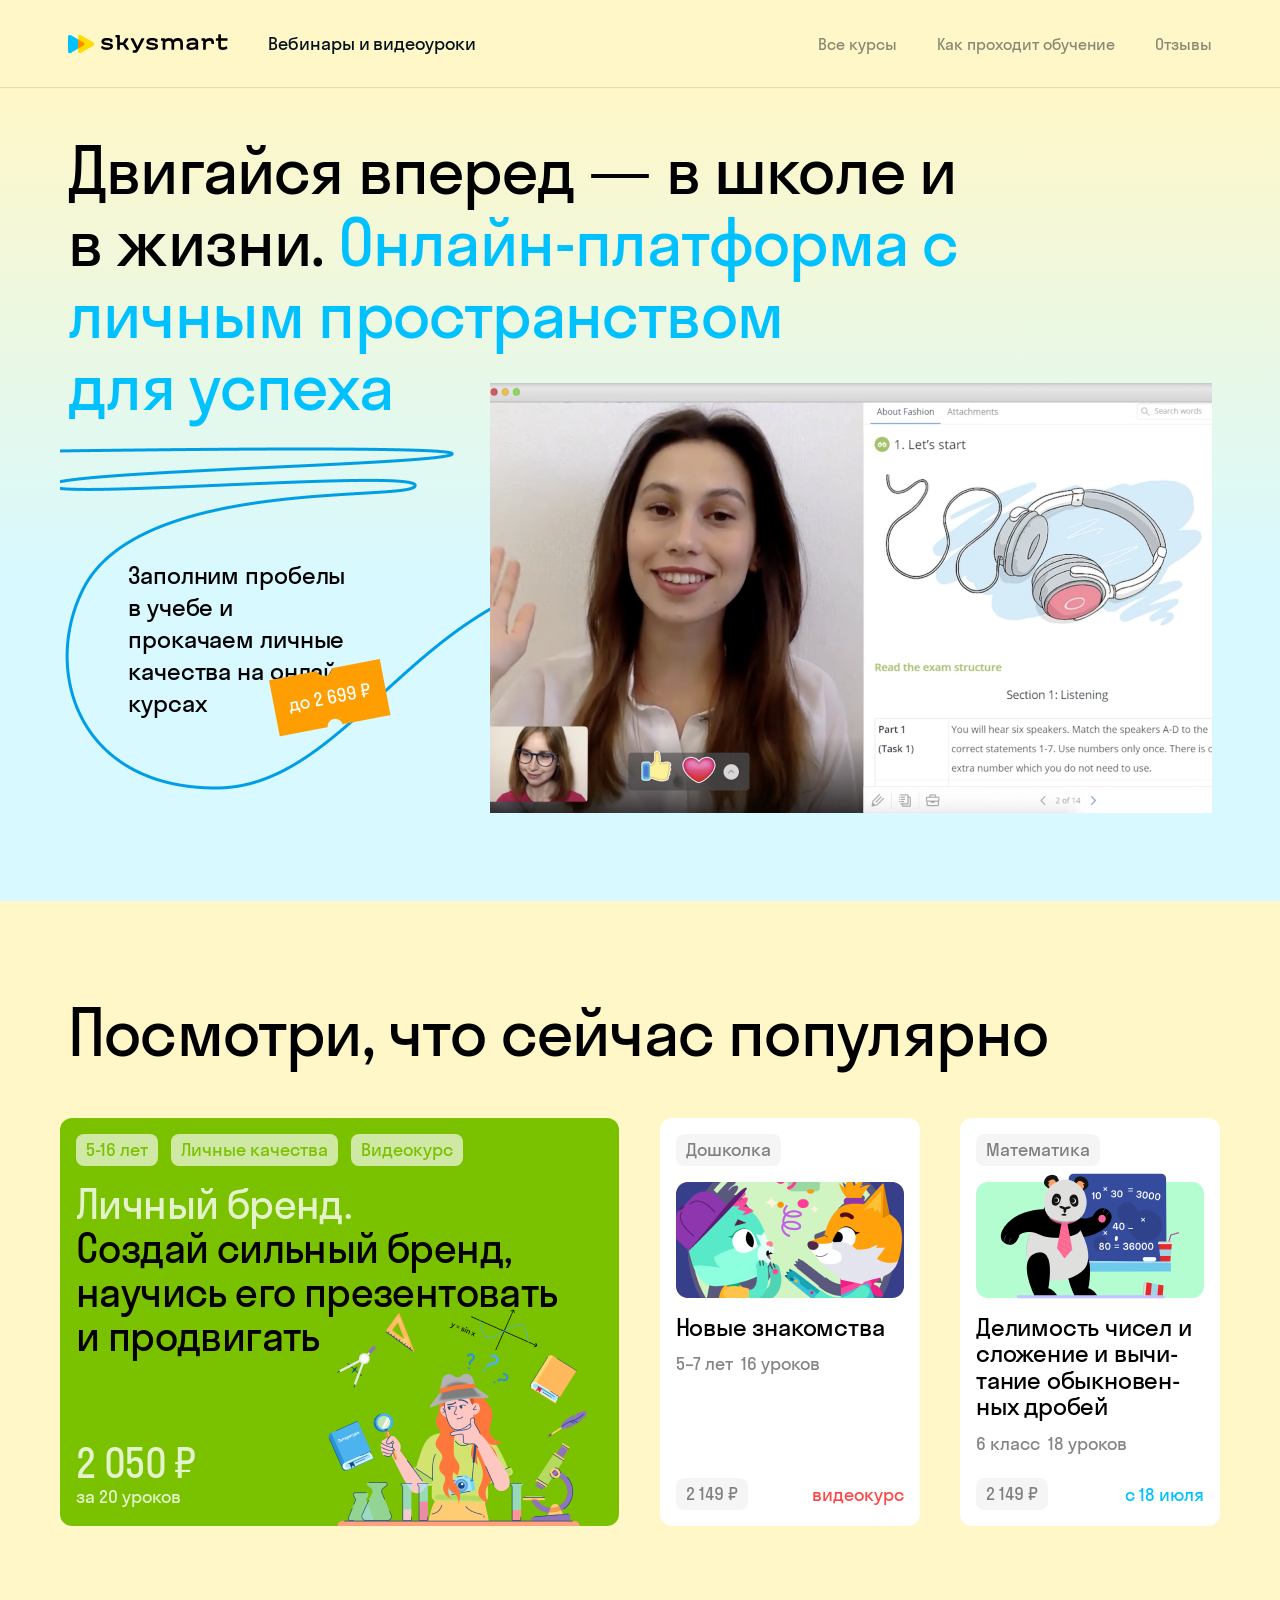
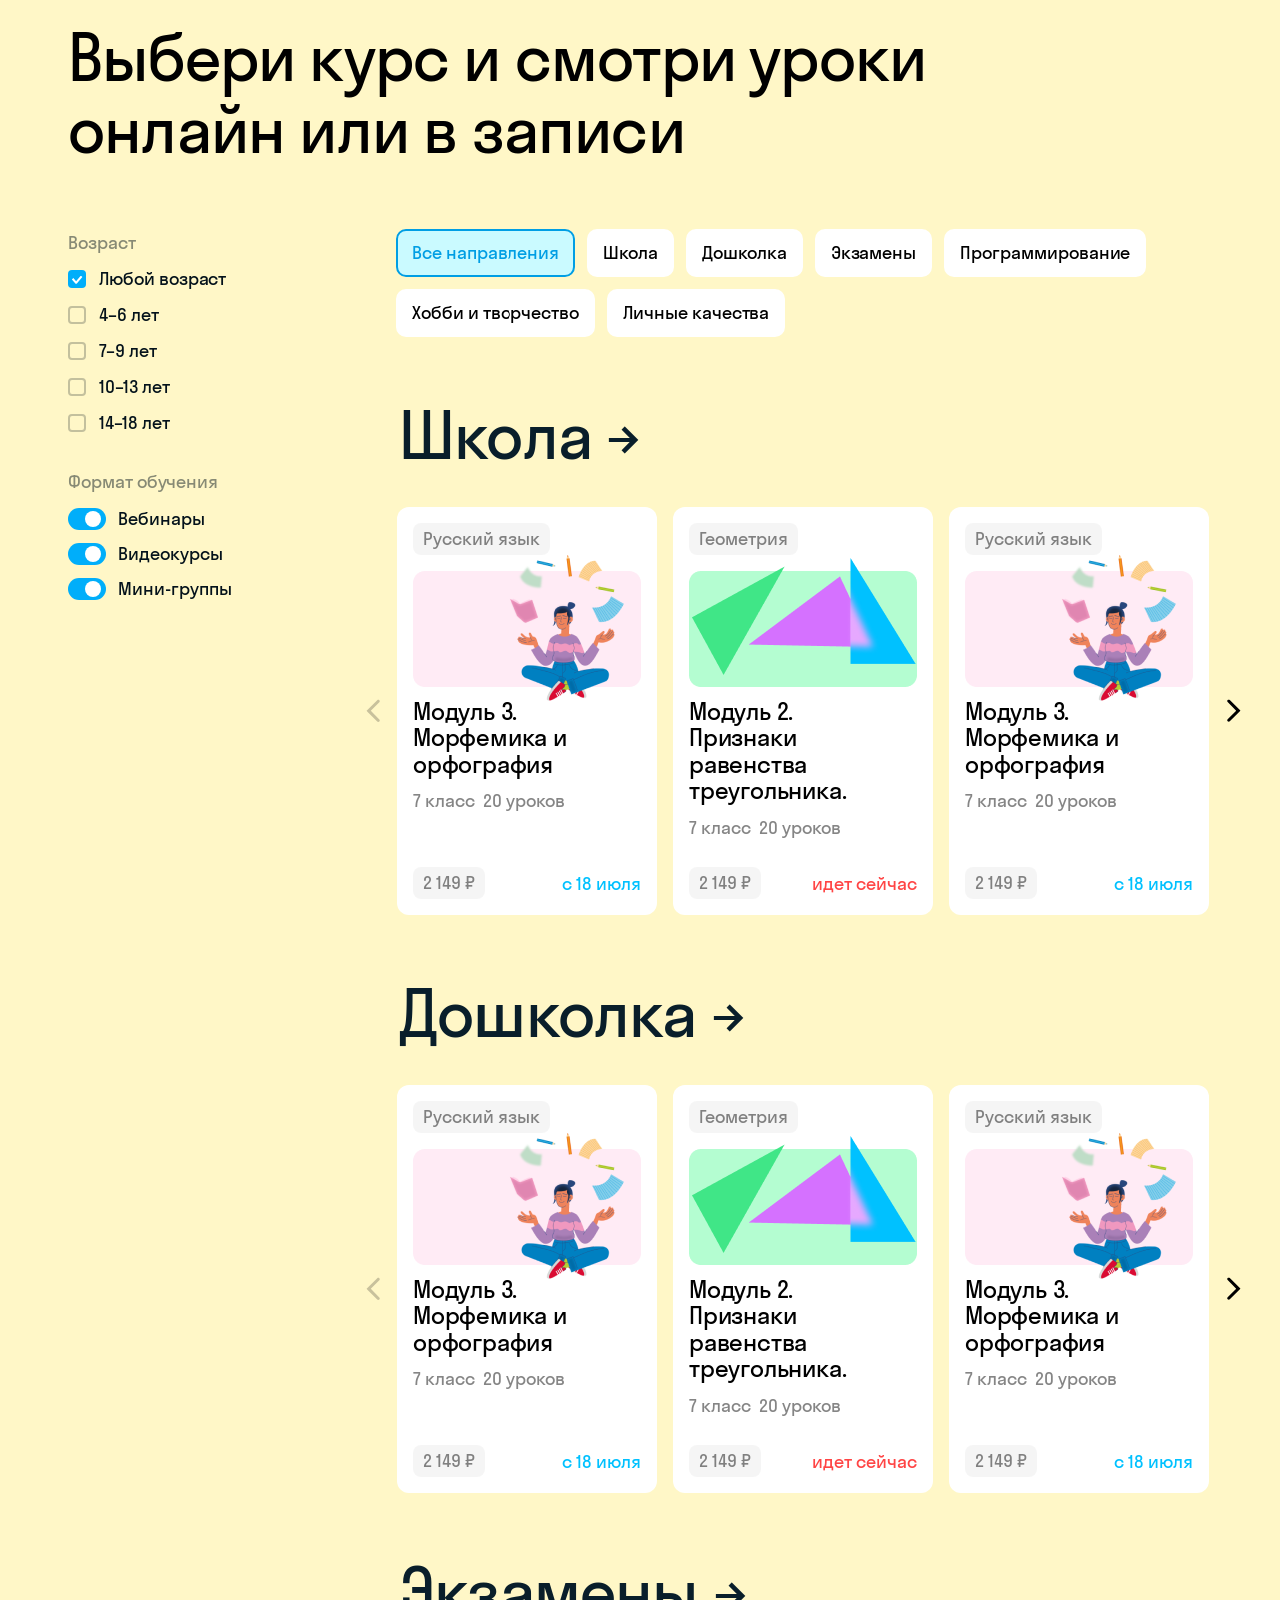
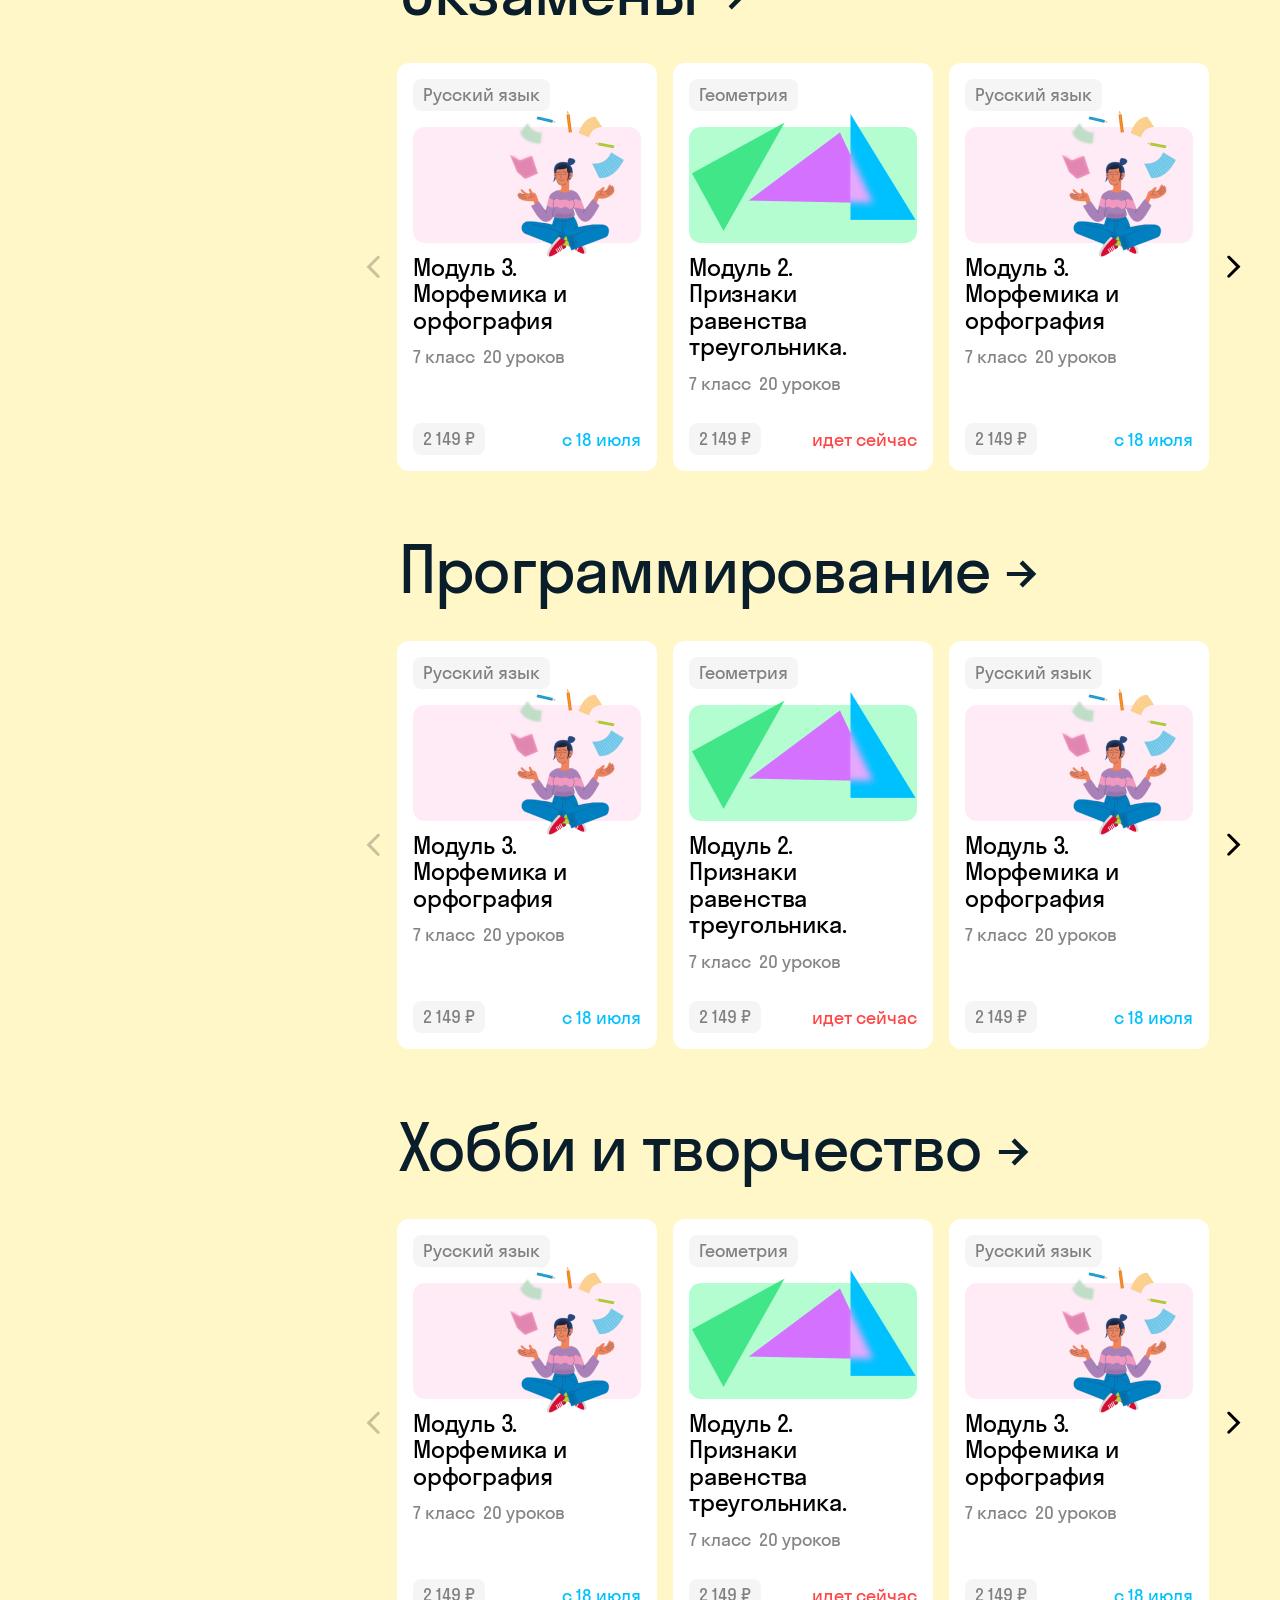
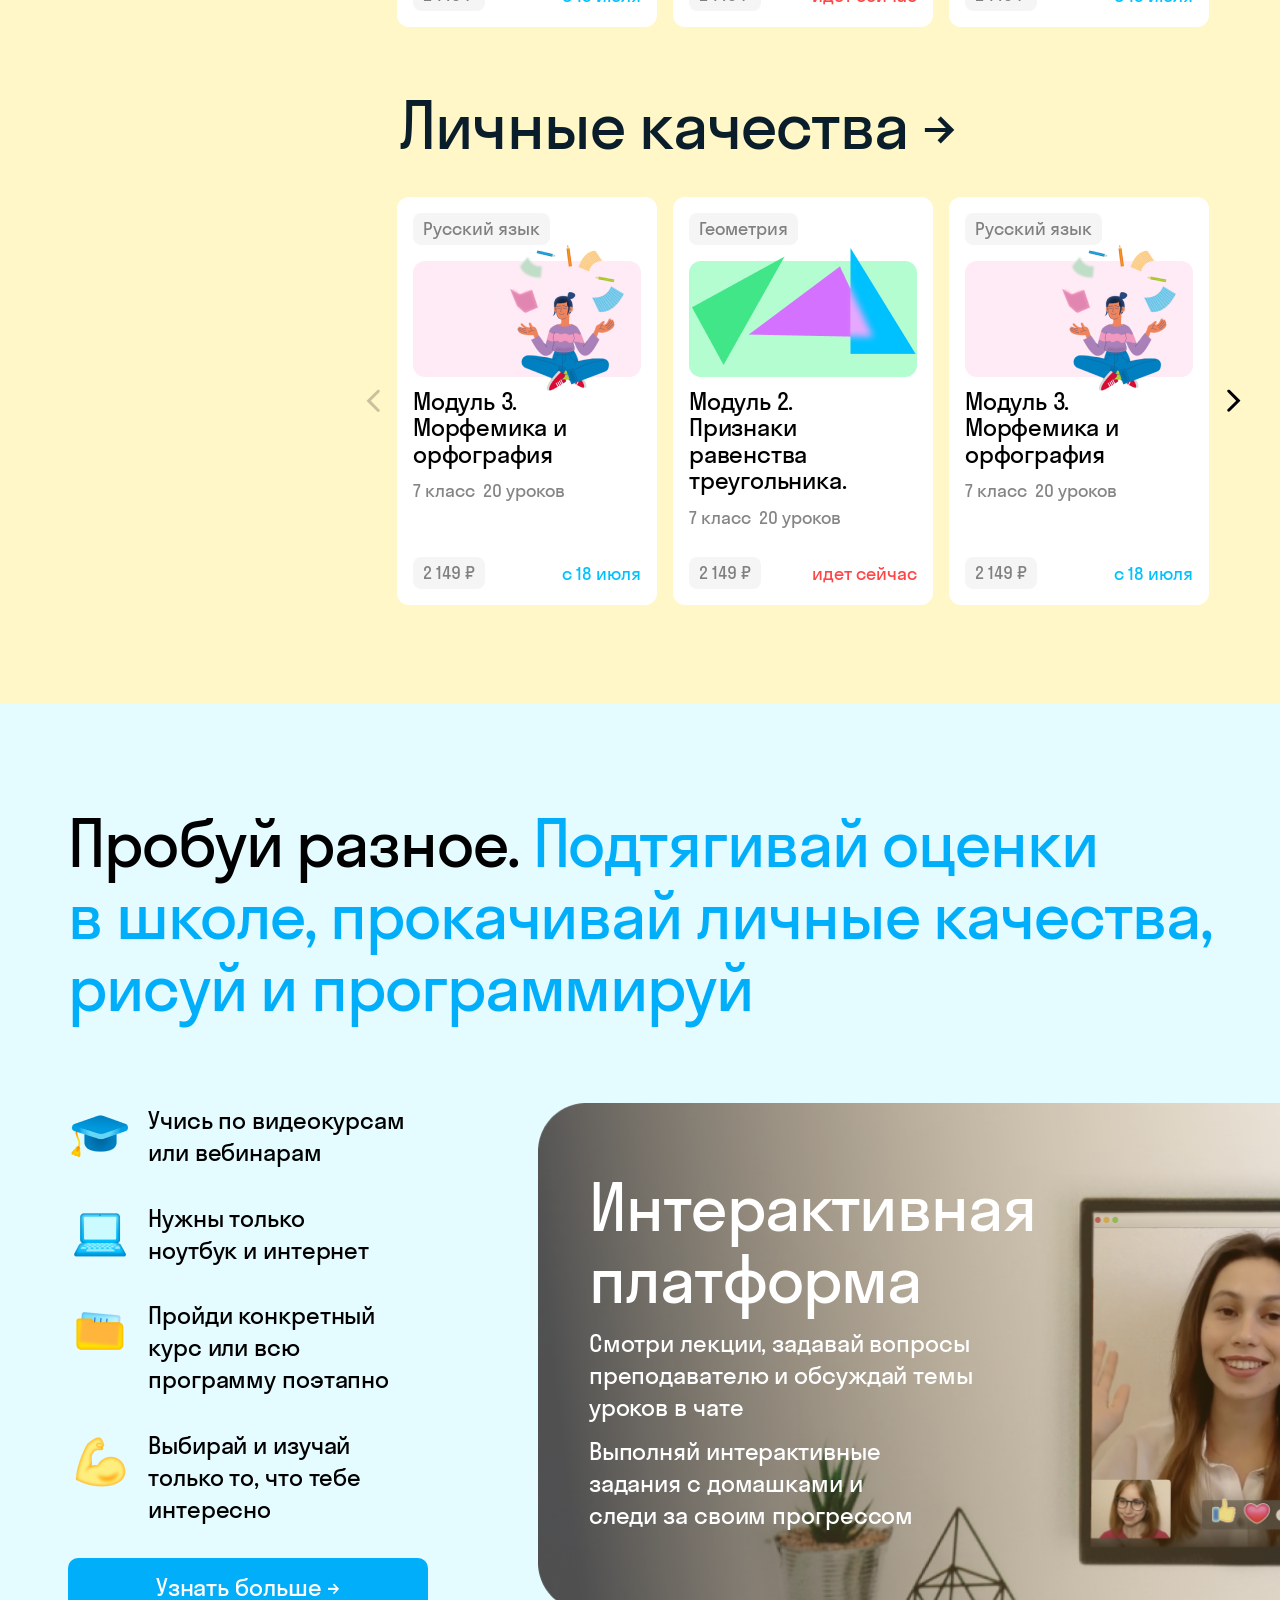
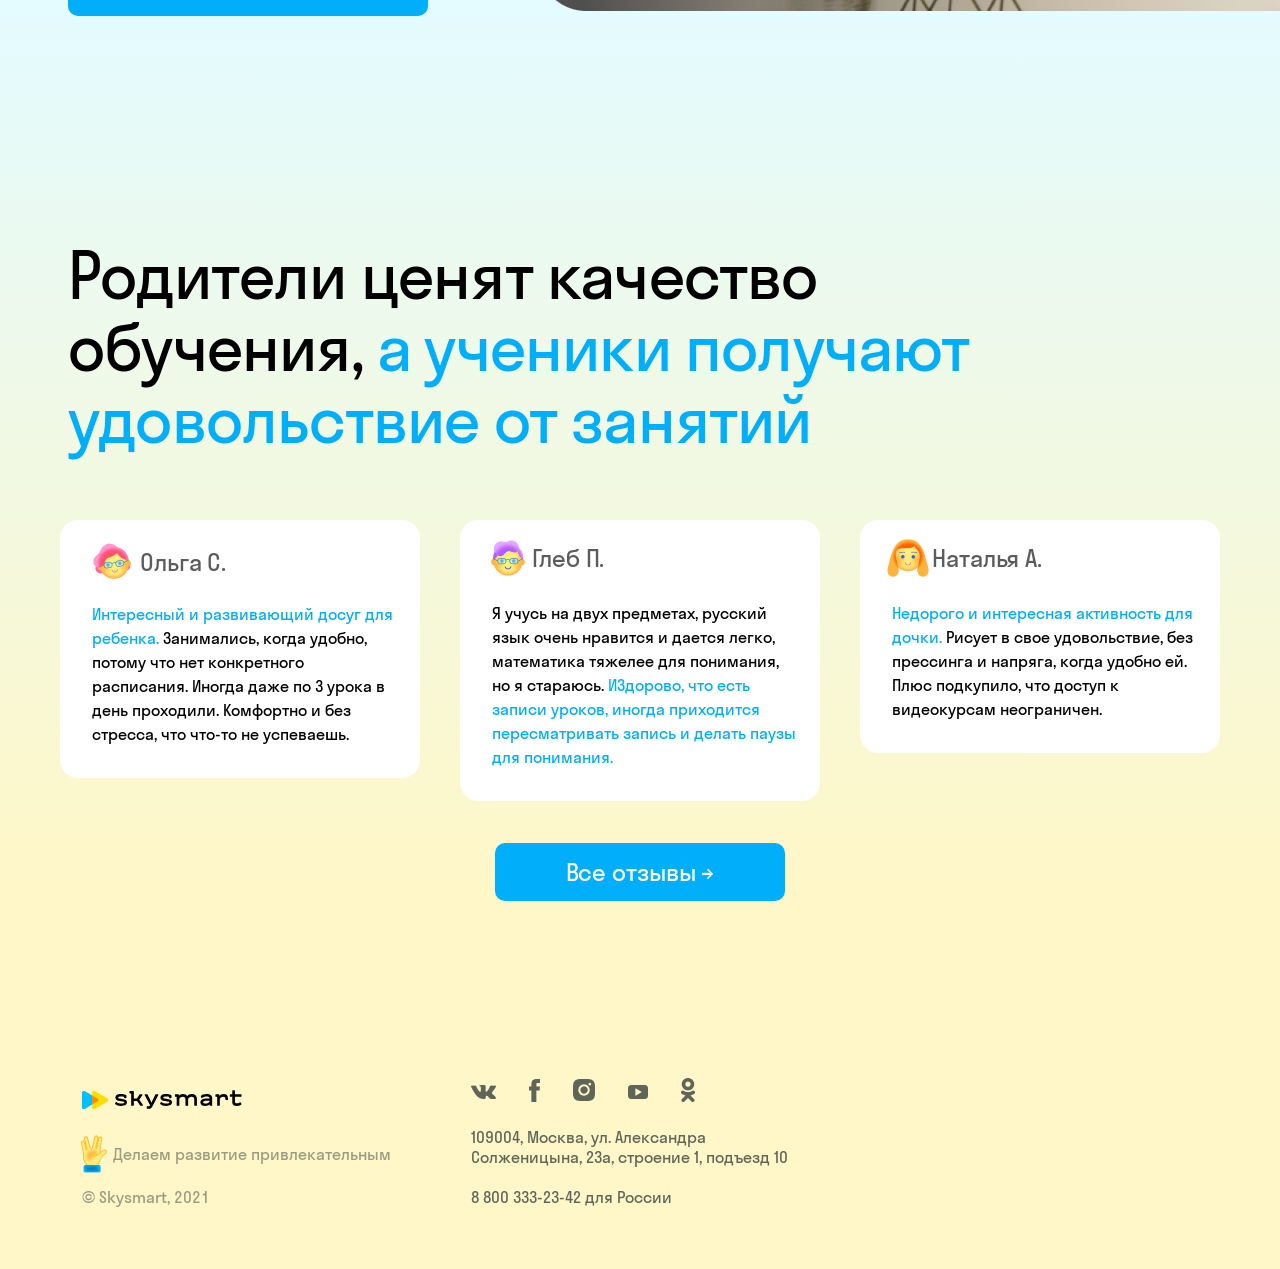
==== commit 64163f5d: "hot fix" ====
--- a/docs/index.html
+++ b/docs/index.html
@@ -13,27 +13,27 @@
             <div class="header__inner">
                 <div class="header__inner-left">
                     <div class="burger"></div>
-                    <a class="header-logo" href="#"><img src="images/logo.svg" alt="skysmart"></a>
-                    <a class="go-vebinars" href="#">Вебинары и видеоуроки </a>
+                    <a class="header-logo" href="index.html"><img src="images/logo.svg" alt="skysmart"></a>
+                    <a class="go-vebinars" href="index.html">Вебинары и видеоуроки </a>
                 </div>
                 <div class="header__inner-right">
-                    <a class="header-menu-link" href="#">Все курсы</a>
-                    <a class="header-menu-link" href="#">Как проходит обучение</a>
-                    <a class="header-menu-link" href="#">Отзывы</a>
+                    <a class="header-menu-link" href="index.html">Все курсы</a>
+                    <a class="header-menu-link" href="more.html">Как проходит обучение</a>
+                    <a class="header-menu-link" href="comments.html">Отзывы</a>
                 </div>
             </div>
         </div>
         <div class="header__menu-mob">
             <div class="menu">
-                <a class="menu-item" href="#">
+                <a class="menu-item" href="index.html">
                     <img class="menu-item__sticker" src="images/bg.png" alt="#">
                     Все курсы
                 </a>
-                <a class="menu-item" href="#">
+                <a class="menu-item" href="more.html">
                     <img class="menu-item__sticker" src="images/ph.png" alt="#">
                     Процесс обучения
                 </a>
-                <a class="menu-item" href="#">
+                <a class="menu-item" href="comments.html">
                     <img class="menu-item__sticker" src="images/co.png" alt="#">
                     Отзывы
                 </a>
@@ -1265,7 +1265,7 @@
                         <img class="about__info-item-img" src="images/power.png" alt="#">
                         <p class="about__info-item-text">Выбирай и изучай только<br class="br_m"> то, что тебе интересно</p>
                     </div>
-                    <a href="#" class="about__info-btn">Узнать больше →</a>
+                    <a href="more.html" class="about__info-btn">Узнать больше →</a>
                 </div>
                 <!--      Image          -->
                 <img class="about__image" src="images/about-img.png" alt="#">
@@ -1330,7 +1330,7 @@
             </div>
 
             <div class="all-comments">
-                <a class="all-comments__btn" href="#">Все отзывы →</a>
+                <a class="all-comments__btn" href="comments.html">Все отзывы →</a>
             </div>
         </section>
         <!--   Section comments end   -->
--- a/docs/css/style.min.css
+++ b/docs/css/style.min.css
@@ -1,2 +1,2 @@
-@font-face{font-family:"Stratos LC Web";src:url(../fonts/StratosLCWeb-Regular.woff),url(../fonts/StratosLCWeb-Regular.woff2),url(../fonts/StratosLCWeb-Regular.ttf);font-weight:normal;font-style:normal}@font-face{font-family:"Stratos LC Web";src:url(../fonts/StratosLCWeb-Light.woff),url(../fonts/StratosLCWeb-Light.woff2),url(../fonts/StratosLCWeb-Light.ttf);font-weight:300;font-display:swap;font-style:normal}@font-face{font-family:"Stratos LC Web";src:url(../fonts/StratosLCWeb-Medium.woff),url(../fonts/StratosLCWeb-Medium.woff2),url(../fonts/StratosLCWeb-Medium.ttf);font-weight:500;font-display:swap;font-style:normal}@font-face{font-family:"Stratos LC Web";src:url(../fonts/StratosLCWeb-Bold.woff),url(../fonts/StratosLCWeb-Bold.woff2),url(../fonts/StratosLCWeb-Bold.ttf);font-weight:bold;font-display:swap;font-style:normal}*,html,body{-webkit-box-sizing:border-box;box-sizing:border-box}body{margin:0;padding:0;font-family:'Stratos LC Web', sans-serif;font-weight:400;font-size:18px;color:#000;background-color:#FFF7C7}h1,h2,h3,h4,h5,h6{margin:0;padding:0}a{text-decoration:none}ul,li{margin:0;padding:0;list-style-type:none}p{margin:0;padding:0}.container{width:100%;max-width:1160px;padding:0 20px;margin:0 auto}.main{margin-top:87px}@media (max-width: 1080px){.main{margin-top:36px}}.title{font-weight:400;font-size:64px;line-height:72px;letter-spacing:-0.8px;-webkit-font-feature-settings:'pnum' on, 'lnum' on;font-feature-settings:'pnum' on, 'lnum' on;color:#000000}@media (max-width: 1080px){.title{font-size:32px;line-height:36px;letter-spacing:-0.25px}}@media (max-width: 1080px){.br_d{display:none}}.br_m{display:none}@media (max-width: 1080px){.br_m{display:block}}.slick-slider{position:relative;display:block;-webkit-box-sizing:border-box;box-sizing:border-box;-webkit-touch-callout:none;-webkit-user-select:none;-moz-user-select:none;-ms-user-select:none;user-select:none;-ms-touch-action:pan-y;touch-action:pan-y;-webkit-tap-highlight-color:transparent}.slick-list{position:relative;overflow:hidden;display:block;margin:0;padding:0}.slick-list:focus{outline:none}.slick-list.dragging{cursor:pointer;cursor:hand}.slick-slider .slick-track,.slick-slider .slick-list{-webkit-transform:translate3d(0, 0, 0);-ms-transform:translate3d(0, 0, 0);transform:translate3d(0, 0, 0)}.slick-track{position:relative;left:0;top:0;display:block;margin-left:auto;margin-right:auto}.slick-track:before,.slick-track:after{content:"";display:table}.slick-track:after{clear:both}.slick-loading .slick-track{visibility:hidden}.slick-slide{float:left;height:100%;min-height:1px;display:none}[dir="rtl"] .slick-slide{float:right}.slick-slide img{display:block}.slick-slide.slick-loading img{display:none}.slick-slide.dragging img{pointer-events:none}.slick-initialized .slick-slide{display:block}.slick-loading .slick-slide{visibility:hidden}.slick-vertical .slick-slide{display:block;height:auto;border:1px solid transparent}.slick-arrow.slick-hidden{display:none}.header{width:100%;height:87px;display:-webkit-box;display:-ms-flexbox;display:flex;-webkit-box-pack:center;-ms-flex-pack:center;justify-content:center;-webkit-box-align:center;-ms-flex-align:center;align-items:center;-webkit-box-shadow:0 1px 1px rgba(0,0,0,0.1);box-shadow:0 1px 1px rgba(0,0,0,0.1);background-color:#FFF7C7;position:fixed;top:0;left:0;z-index:1000}@media (max-width: 1080px){.header{padding-top:18px;-webkit-box-orient:vertical;-webkit-box-direction:normal;-ms-flex-direction:column;flex-direction:column;-webkit-box-pack:start;-ms-flex-pack:start;justify-content:flex-start;height:38px;min-height:56px;-webkit-box-shadow:none;box-shadow:none}}.header-logo{display:-webkit-box;display:-ms-flexbox;display:flex;-webkit-box-orient:vertical;-webkit-box-direction:normal;-ms-flex-direction:column;flex-direction:column;-webkit-box-pack:center;-ms-flex-pack:center;justify-content:center;-webkit-box-align:center;-ms-flex-align:center;align-items:center}@media (max-width: 1080px){.header-logo img{width:138px}}.header__inner{width:100%;height:inherit;display:-webkit-box;display:-ms-flexbox;display:flex;-webkit-box-pack:justify;-ms-flex-pack:justify;justify-content:space-between;-webkit-box-align:center;-ms-flex-align:center;align-items:center}.header__inner-left{width:408px;height:inherit;display:-webkit-box;display:-ms-flexbox;display:flex;-webkit-box-pack:justify;-ms-flex-pack:justify;justify-content:space-between;-webkit-box-align:center;-ms-flex-align:center;align-items:center}@media (max-width: 1080px){.header__inner-left{width:169px}}.header__inner .burger{display:none}@media (max-width: 1080px){.header__inner .burger{display:block;width:18px;height:14px;background-image:url("../images/burger-menu.svg")}}@media (max-width: 1080px){.header__inner .burger.close-burger{width:14px;height:14px;background-image:url("../images/close.svg")}}.header__inner .go-vebinars{font-size:18px;line-height:0;letter-spacing:-0.05px;-webkit-font-feature-settings:'pnum' on, 'lnum' on;font-feature-settings:'pnum' on, 'lnum' on;color:#04121B}@media (max-width: 1080px){.header__inner .go-vebinars{display:none}}.header__inner-right{width:394px;height:inherit;display:-webkit-box;display:-ms-flexbox;display:flex;-webkit-box-pack:justify;-ms-flex-pack:justify;justify-content:space-between;-webkit-box-align:center;-ms-flex-align:center;align-items:center}@media (max-width: 1080px){.header__inner-right{display:none}}.header-menu-link{font-size:16px;line-height:24px;-webkit-font-feature-settings:'pnum' on, 'lnum' on;font-feature-settings:'pnum' on, 'lnum' on;color:rgba(4,18,27,0.48)}.header__menu-mob{-webkit-transform:translateX(-100%);-ms-transform:translateX(-100%);transform:translateX(-100%);-webkit-transition:all 0.2s ease-in-out;-o-transition:all 0.2s ease-in-out;transition:all 0.2s ease-in-out;display:none}@media (max-width: 1080px){.header__menu-mob{display:block;padding-top:54px;padding-bottom:500px;width:100%;background-color:#FFF7C7}}.header__menu-mob .menu{width:344px;margin:0 auto;display:-webkit-box;display:-ms-flexbox;display:flex;-webkit-box-orient:vertical;-webkit-box-direction:normal;-ms-flex-direction:column;flex-direction:column}.header__menu-mob .menu-item{margin-top:8px;display:-webkit-box;display:-ms-flexbox;display:flex;-webkit-box-pack:start;-ms-flex-pack:start;justify-content:flex-start;-webkit-box-align:center;-ms-flex-align:center;align-items:center;font-size:16px;line-height:20px;color:#141819}.header__menu-mob .menu-item img{margin-right:8px}.header__menu-mob .menu-item:first-child{margin-top:0}.header__menu-mob .back-call{width:344px;margin:0 auto;margin-top:64px;font-size:18px;line-height:24px;-webkit-font-feature-settings:'pnum' on, 'lnum' on;font-feature-settings:'pnum' on, 'lnum' on;color:#25292E;position:relative}.header__menu-mob .back-call__phone{display:-webkit-box;display:-ms-flexbox;display:flex;-webkit-box-orient:vertical;-webkit-box-direction:normal;-ms-flex-direction:column;flex-direction:column;margin-top:8px;font-size:32px;line-height:38px;letter-spacing:0.6px;-webkit-font-feature-settings:'pnum' on, 'lnum' on;font-feature-settings:'pnum' on, 'lnum' on}.header__menu-mob .back-call__img{position:absolute;top:44px;left:132px}.first-screen{width:100%;height:814px;padding-top:48px;background:-webkit-gradient(linear, left top, left bottom, from(rgba(255,247,199,0)), color-stop(60.82%, #D7F9FF));background:-o-linear-gradient(top, rgba(255,247,199,0) 0%, #D7F9FF 60.82%);background:linear-gradient(180deg, rgba(255,247,199,0) 0%, #D7F9FF 60.82%)}@media (max-width: 1080px){.first-screen{height:614px;overflow:hidden}}.first-screen .container{position:relative}.first-screen__text-gif{display:-webkit-box;display:-ms-flexbox;display:flex;-webkit-box-pack:justify;-ms-flex-pack:justify;justify-content:space-between}@media (max-width: 1080px){.first-screen__text-gif{-webkit-box-orient:vertical;-webkit-box-direction:normal;-ms-flex-direction:column;flex-direction:column}}.first-screen__title{width:891px}@media (max-width: 1080px){.first-screen__title{width:312px}}.first-screen__title-blue{color:#00C1FF}.first-screen__subtitle{width:235px;margin-top:136px;margin-left:60px;font-size:24px;line-height:32px;letter-spacing:-0.1px;-webkit-font-feature-settings:'pnum' on, 'lnum' on;font-feature-settings:'pnum' on, 'lnum' on;position:relative}@media (max-width: 1080px){.first-screen__subtitle{width:268px;margin-top:84px;margin-left:-3px;font-size:18px;line-height:24px;letter-spacing:-0.05px}}.first-screen .price-sticker{position:absolute;top:100px;left:141px;z-index:999}@media (max-width: 1080px){.first-screen .price-sticker{width:108px;top:-43px;left:164px}}.first-screen__gif{width:760px;height:430px;margin-top:-40px;overflow:hidden;position:relative;z-index:999}@media (max-width: 1080px){.first-screen__gif{width:343px;height:193px;margin:0 auto;margin-top:35px}}.first-screen__gif .gif-poster{width:760px;height:430px;-o-object-fit:cover;object-fit:cover;position:absolute;top:50%;left:55%;-webkit-transform:translate(-50%, -50%);-ms-transform:translate(-50%, -50%);transform:translate(-50%, -50%)}@media (max-width: 1080px){.first-screen__gif .gif-poster{width:343px;height:193px;left:50%}}.curve{position:absolute;bottom:23px;left:0;z-index:100}@media (max-width: 1080px){.curve{width:532px;bottom:auto;top:196px;left:-158px;-webkit-transform:scale(-1, 1);-ms-transform:scale(-1, 1);transform:scale(-1, 1)}}.popular{width:100%;margin-top:96px}@media (max-width: 1080px){.popular{margin-top:48px}}@media (max-width: 1080px){.popular .course-card{width:334px;height:440px;margin-top:16px;border-radius:12px}}@media (max-width: 1080px){.popular .course-card__course-name{margin-top:11px}}.popular__cards{max-width:1160px;width:100%;margin:0 auto;margin-top:49px;display:-webkit-box;display:-ms-flexbox;display:flex;-ms-flex-wrap:wrap;flex-wrap:wrap;-webkit-box-pack:justify;-ms-flex-pack:justify;justify-content:space-between}@media (max-width: 1080px){.popular__cards{margin-top:25px;-webkit-box-orient:vertical;-webkit-box-direction:normal;-ms-flex-direction:column;flex-direction:column;-webkit-box-align:center;-ms-flex-align:center;align-items:center}}.popular__cards-title{width:500px;margin-top:16px;font-size:40px;line-height:44px;letter-spacing:-0.6px;-webkit-font-feature-settings:'pnum' on, 'lnum' on;font-feature-settings:'pnum' on, 'lnum' on}@media (max-width: 1080px){.popular__cards-title{width:307px;font-size:32px;line-height:36px;letter-spacing:-0.25px;-webkit-font-feature-settings:'pnum' on, 'lnum' on;font-feature-settings:'pnum' on, 'lnum' on}}.popular__cards-title_white{display:block;color:rgba(255,255,255,0.8)}.popular__cards-card_green{width:559px;height:408px;padding:16px;background:#7AC100;border-radius:12px;position:relative}@media (max-width: 1080px){.popular__cards-card_green{width:343px;height:438px;background:#BCEC30}}.popular__cards-filter-block{width:387px;display:-webkit-box;display:-ms-flexbox;display:flex;-webkit-box-pack:justify;-ms-flex-pack:justify;justify-content:space-between}@media (max-width: 1080px){.popular__cards-filter-block{width:216px;-ms-flex-wrap:wrap;flex-wrap:wrap}}.popular__cards-filter-block_i{padding:4px 10px;font-size:18px;line-height:24px;-webkit-font-feature-settings:'pnum' on, 'lnum' on;font-feature-settings:'pnum' on, 'lnum' on;color:#7AC100;background:rgba(255,255,255,0.64);border-radius:8px}@media (max-width: 1080px){.popular__cards-filter-block_i{font-size:14px;line-height:18px;letter-spacing:0.1px;-webkit-font-feature-settings:'pnum' on, 'lnum' on;font-feature-settings:'pnum' on, 'lnum' on;color:#7AC100}}@media (max-width: 1080px){.popular__cards-filter-block_i:last-child{margin-top:8px}}.popular__cards-price{margin-top:83px;font-size:40px;line-height:44px;letter-spacing:-0.6px;-webkit-font-feature-settings:'pnum' on, 'lnum' on;font-feature-settings:'pnum' on, 'lnum' on;color:rgba(255,255,255,0.8)}@media (max-width: 1080px){.popular__cards-price{display:inline-block;margin-top:122px;padding:4px 10px;background:rgba(255,255,255,0.64);border-radius:8px;font-size:14px;line-height:18px;letter-spacing:0.1px;-webkit-font-feature-settings:'pnum' on, 'lnum' on;font-feature-settings:'pnum' on, 'lnum' on;color:#7AC100}}.popular__cards-numb-less{font-size:18px;line-height:24px;-webkit-font-feature-settings:'pnum' on, 'lnum' on;font-feature-settings:'pnum' on, 'lnum' on;color:rgba(255,255,255,0.8)}@media (max-width: 1080px){.popular__cards-numb-less{display:none}}.popular__cards-img{position:absolute;bottom:0;right:15px}.course-card{display:block;width:260px;height:408px;padding:16px;background:#FFFFFF;border-radius:12px;position:relative;-webkit-transition:all 0.2s ease-in-out;-o-transition:all 0.2s ease-in-out;transition:all 0.2s ease-in-out}@media (min-width: 1081px){.course-card:hover{-webkit-box-shadow:0 0 16px rgba(0,0,0,0.16);box-shadow:0 0 16px rgba(0,0,0,0.16);-webkit-transition:all 0.2s ease-in-out;-o-transition:all 0.2s ease-in-out;transition:all 0.2s ease-in-out}}@media (max-width: 1080px){.course-card{width:260px;height:408px}}.course-card__image{width:100%}.course-card__filter{display:inline-block;padding:4px 10px;background:rgba(0,0,0,0.04);border-radius:8px;font-size:18px;line-height:24px;-webkit-font-feature-settings:'pnum' on, 'lnum' on;font-feature-settings:'pnum' on, 'lnum' on;color:rgba(0,0,0,0.48)}.course-card__course-name{margin-top:-5px;font-size:24px;line-height:110%;letter-spacing:-0.2px;-webkit-font-feature-settings:'pnum' on, 'lnum' on;font-feature-settings:'pnum' on, 'lnum' on;color:#000}@media (max-width: 1080px){.course-card__course-name{margin-top:2px}}.course-card__course-info{display:-webkit-box;display:-ms-flexbox;display:flex;margin-top:12px;font-size:18px;line-height:24px;-webkit-font-feature-settings:'pnum' on, 'lnum' on;font-feature-settings:'pnum' on, 'lnum' on;color:rgba(0,0,0,0.48)}.course-card__age,.course-card__grade{margin-right:8px}.course-card__price-and-status{width:228px;display:-webkit-box;display:-ms-flexbox;display:flex;-webkit-box-pack:justify;-ms-flex-pack:justify;justify-content:space-between;position:absolute;bottom:16px;left:50%;-webkit-transform:translateX(-50%);-ms-transform:translateX(-50%);transform:translateX(-50%)}@media (max-width: 1080px){.course-card__price-and-status{width:228px;left:12px;-webkit-transform:translateY(0);-ms-transform:translateY(0);transform:translateY(0)}}.course-card__curse-price{padding:4px 10px;background:rgba(0,0,0,0.04);border-radius:8px;font-size:18px;line-height:24px;-webkit-font-feature-settings:'pnum' on, 'lnum' on;font-feature-settings:'pnum' on, 'lnum' on;color:rgba(0,0,0,0.48)}.course-card__curse-status{margin-top:5px;font-size:18px;line-height:24px;text-align:right;-webkit-font-feature-settings:'pnum' on, 'lnum' on;font-feature-settings:'pnum' on, 'lnum' on}.course-card__curse-status_already{color:#FF4545}.course-card__curse-status_soon{color:#00C1FF}.last-card{background:#E4FBFF;position:relative;overflow:hidden}.last-card__title{font-size:32px;line-height:38px;letter-spacing:-0.15px;-webkit-font-feature-settings:'pnum' on, 'lnum' on;font-feature-settings:'pnum' on, 'lnum' on;color:#091E2A}.last-card__img{position:absolute;right:0;bottom:0}.custom-checkbox{display:-webkit-box;display:-ms-flexbox;display:flex;-webkit-box-align:center;-ms-flex-align:center;align-items:center;cursor:pointer}.custom-checkbox__input{display:none}.custom-checkbox__fake{display:inline-block;width:18px;height:18px;margin-right:13px;border:2px solid rgba(4,18,27,0.24);border-radius:4px;position:relative;background-color:transparent}.custom-checkbox__fake::before{content:url("../images/check.svg");display:block;position:absolute;top:40%;left:50%;-webkit-transform:translate(-50%, -50%);-ms-transform:translate(-50%, -50%);transform:translate(-50%, -50%);opacity:0}.custom-checkbox__input:checked+.custom-checkbox__fake{background-color:#00AEFA;border-color:transparent}.custom-checkbox__input:checked+.custom-checkbox__fake::before{opacity:1}.custom-checkbox__text{font-size:18px;line-height:26px;letter-spacing:-0.05px;-webkit-font-feature-settings:'pnum' on, 'lnum' on;font-feature-settings:'pnum' on, 'lnum' on;color:#04121B}.switch{margin-top:13px;position:relative;display:inline-block;width:38px;height:22px}.switch input{opacity:0;width:0;height:0}.slider{position:absolute;cursor:pointer;top:0;left:0;right:0;bottom:0;background-color:rgba(4,18,27,0.36);-webkit-transition:.4s;-o-transition:.4s;transition:.4s}.slider:before{position:absolute;content:"";height:16px;width:16px;left:3px;bottom:3px;background-color:white;-webkit-transition:.4s;-o-transition:.4s;transition:.4s}input:checked+.slider{background-color:#00AEFA}input:focus+.slider{-webkit-box-shadow:0 0 1px #00AEFA;box-shadow:0 0 1px #00AEFA}input:checked+.slider:before{-webkit-transform:translateX(14px);-ms-transform:translateX(14px);transform:translateX(14px)}.slider.round{border-radius:18px}.slider.round:before{border-radius:50%}.switch__text{position:absolute;top:50%;left:50px;-webkit-transform:translateY(-50%);-ms-transform:translateY(-50%);transform:translateY(-50%);width:114px;font-size:18px;line-height:26px;letter-spacing:-0.05px;-webkit-font-feature-settings:'pnum' on, 'lnum' on;font-feature-settings:'pnum' on, 'lnum' on;color:#04121B;cursor:pointer}@media (max-width: 1080px){.custom-radiobutton:nth-child(1){-webkit-box-ordinal-group:1;-ms-flex-order:0;order:0}.custom-radiobutton:nth-child(2){-webkit-box-ordinal-group:2;-ms-flex-order:1;order:1}.custom-radiobutton:nth-child(3){-webkit-box-ordinal-group:3;-ms-flex-order:2;order:2}.custom-radiobutton:nth-child(4){-webkit-box-ordinal-group:6;-ms-flex-order:5;order:5}.custom-radiobutton:nth-child(5){-webkit-box-ordinal-group:5;-ms-flex-order:4;order:4}.custom-radiobutton:nth-child(6){-webkit-box-ordinal-group:4;-ms-flex-order:3;order:3}.custom-radiobutton:nth-child(7){-webkit-box-ordinal-group:7;-ms-flex-order:6;order:6}}.custom-radiobutton__input{display:none}.custom-radiobutton__fake{display:inline-block;padding:10px 14px;background:#fff;border:2px solid #fff;border-radius:10px;font-size:18px;line-height:24px;text-align:center;letter-spacing:-0.05px;-webkit-font-feature-settings:'pnum' on, 'lnum' on;font-feature-settings:'pnum' on, 'lnum' on;color:#000000;cursor:pointer}@media (max-width: 1080px){.custom-radiobutton__fake{padding:6px 12px;font-size:16px;line-height:24px}}.custom-radiobutton__input:checked+.custom-radiobutton__fake{background:#CAFAFF;border:2px solid #009EE4;color:#009EE4}.curses{width:100%;margin-top:96px;overflow:hidden}@media (max-width: 1080px){.curses{margin-top:43px;overflow:hidden}}.curses__title{width:80%}@media (max-width: 1080px){.curses__title{width:100%}}.curses__filters{width:100%;margin-top:64px;display:-webkit-box;display:-ms-flexbox;display:flex;-webkit-box-pack:justify;-ms-flex-pack:justify;justify-content:space-between;-ms-flex-wrap:wrap;flex-wrap:wrap}@media (max-width: 1080px){.curses__filters{margin-top:24px}}.curses__filters-left{width:164px}@media (max-width: 1080px){.curses__filters-left{display:block;width:100%;height:100vh;padding:0 16px;padding-top:60px;padding-bottom:25px;position:fixed;top:0;left:0;z-index:1500;background-color:#FFF7C7;-webkit-transform:translateX(-100%);-ms-transform:translateX(-100%);transform:translateX(-100%);-webkit-transition:all 0.2s ease-in-out;-o-transition:all 0.2s ease-in-out;transition:all 0.2s ease-in-out;overflow-y:scroll}}.curses__filters-right{width:892px}@media (max-width: 1080px){.curses__filters-right{width:100%}}@media (max-width: 1080px){.curses__filters-age{margin-top:71px}}.curses__filters-age__title{font-size:18px;line-height:26px;letter-spacing:-0.05px;-webkit-font-feature-settings:'pnum' on, 'lnum' on;font-feature-settings:'pnum' on, 'lnum' on;color:rgba(4,18,27,0.48)}.curses__filters-age .custom-checkbox{margin-top:10px}.curses__filters-format{margin-top:33px}@media (max-width: 1080px){.curses__filters-format{margin-top:64px}}.curses__filters-format__title{font-size:18px;line-height:26px;letter-spacing:-0.05px;-webkit-font-feature-settings:'pnum' on, 'lnum' on;font-feature-settings:'pnum' on, 'lnum' on;color:rgba(4,18,27,0.48)}.curses__filters-format__form{display:-webkit-box;display:-ms-flexbox;display:flex;-webkit-box-orient:vertical;-webkit-box-direction:normal;-ms-flex-direction:column;flex-direction:column}.curses__filters-type{width:auto;margin-left:51px;margin-top:-13px}@media (max-width: 1080px){.curses__filters-type{margin-top:-8px;margin-left:0}}.curses__filters-type__form{width:100%;display:-webkit-box;display:-ms-flexbox;display:flex;-webkit-box-orient:horizontal;-webkit-box-direction:normal;-ms-flex-direction:row;flex-direction:row;-ms-flex-wrap:wrap;flex-wrap:wrap;-webkit-box-pack:start;-ms-flex-pack:start;justify-content:flex-start;margin-left:25px}@media (max-width: 1080px){.curses__filters-type__form{width:335px;margin-left:0}}.curses__filters-type .custom-radiobutton__fake{margin-right:12px;margin-top:12px}@media (max-width: 1080px){.curses__filters-type .custom-radiobutton__fake{margin-right:8px;margin-top:8px}}.curses-groups{width:100%;margin-top:63px;margin-left:37px}@media (max-width: 1080px){.curses-groups{width:115%;margin-top:-32px;margin-left:0}}.curses-groups:first-child{margin-top:62px}@media (max-width: 1080px){.curses-groups:first-child{margin-top:32px}}@media (max-width: 1080px){.curses-groups__group{margin-top:64px}}.curses-groups__group-title{margin-left:42px;font-size:64px;line-height:72px;letter-spacing:-0.8px;-webkit-font-feature-settings:'pnum' on, 'lnum' on;font-feature-settings:'pnum' on, 'lnum' on;color:#091E2A}@media (max-width: 1080px){.curses-groups__group-title{margin-left:0;font-size:32px;line-height:36px;letter-spacing:-0.25px;-webkit-font-feature-settings:'pnum' on, 'lnum' on;font-feature-settings:'pnum' on, 'lnum' on}}.curses-groups__group-cards{width:100%;margin-top:35px}@media (max-width: 1080px){.curses-groups__group-cards{margin-top:15px;margin-left:-20px;overflow-x:scroll}.curses-groups__group-cards::-webkit-scrollbar{width:0}}.any-years-btn{display:none}@media (max-width: 1080px){.any-years-btn{display:-webkit-box;display:-ms-flexbox;display:flex;-webkit-box-orient:horizontal;-webkit-box-direction:normal;-ms-flex-direction:row;flex-direction:row;-webkit-box-pack:justify;-ms-flex-pack:justify;justify-content:space-between;-webkit-box-align:center;-ms-flex-align:center;align-items:center;width:343px;height:48px;margin:0 auto;margin-top:24px;padding:0 16px;background-color:#00C1FF;color:#FFFFFF;border:none;outline:none;border-radius:24px;font-size:20px;line-height:26px}}.back-age-filter{display:none}@media (max-width: 1080px){.back-age-filter{display:block;font-size:20px;line-height:26px;-webkit-font-feature-settings:'pnum' on, 'lnum' on;font-feature-settings:'pnum' on, 'lnum' on;color:#000000}}.back-age-filter img{margin-right:13px}.show-courses{display:none}@media (max-width: 1080px){.show-courses{display:-webkit-box;display:-ms-flexbox;display:flex;-webkit-box-pack:center;-ms-flex-pack:center;justify-content:center;-webkit-box-align:center;-ms-flex-align:center;align-items:center;margin:0 auto;margin-top:190px;width:343px;height:48px;background:#00C1FF;border-radius:8px;font-size:18px;line-height:24px;text-align:center;letter-spacing:-0.05px;-webkit-font-feature-settings:'pnum' on, 'lnum' on;font-feature-settings:'pnum' on, 'lnum' on;color:#FFFFFF}}.cards-slider{width:828px;margin:0 auto;position:relative}@media (min-width: 1081px){.cards-slider{margin-top:-16px;margin-bottom:-16px}}@media (max-width: 1080px){.cards-slider{width:1724px;margin-left:20px;padding-right:10px;display:-webkit-box;display:-ms-flexbox;display:flex;-webkit-box-orient:horizontal;-webkit-box-direction:normal;-ms-flex-direction:row;flex-direction:row;-webkit-box-pack:justify;-ms-flex-pack:justify;justify-content:space-between}}@media (max-width: 1080px){.cards-slider__slide{margin-right:24px}}.cards-slider__slide .course-card{margin:0 auto}@media (max-width: 1080px){.cards-slider__slide .course-card{margin:0}}.control{position:absolute;top:50%;-webkit-transform:translateY(-50%);-ms-transform:translateY(-50%);transform:translateY(-50%);z-index:999;cursor:pointer}.control-prew{left:-24px}.control-next{right:-24px}.slick-disabled path{fill:rgba(0,0,0,0.24)}@media (min-width: 1081px){.slick-slide{padding:16px 0}}@media (max-width: 1080px){.slick-slide{width:276px !important}}.about{width:100%;margin-top:99px;padding-top:104px;background:#E4FBFF;position:relative;overflow:hidden}@media (max-width: 1080px){.about{margin-top:50px;padding-top:56px;height:1068px}}.about__image{height:508px;position:absolute;left:42%;bottom:5px}@media (max-width: 1080px){.about__image{height:232px;left:16px;bottom:0}}.about__image-title{width:484px;font-size:64px;line-height:72px;letter-spacing:-0.8px;-webkit-font-feature-settings:'pnum' on, 'lnum' on;font-feature-settings:'pnum' on, 'lnum' on;color:#FFFFFF;position:absolute;left:46%;top:468px}@media (max-width: 1080px){.about__image-title{width:100%;font-size:32px;line-height:36px;letter-spacing:-0.25px;-webkit-font-feature-settings:'pnum' on, 'lnum' on;font-feature-settings:'pnum' on, 'lnum' on;color:#000000;left:16px;top:746px}}.about__image-text{width:400px;font-size:24px;line-height:32px;letter-spacing:-0.1px;-webkit-font-feature-settings:'pnum' on, 'lnum' on;font-feature-settings:'pnum' on, 'lnum' on;color:#FFFFFF;position:absolute;left:46%;top:623px}@media (max-width: 1080px){.about__image-text{width:178px;font-size:14px;line-height:20px;left:38px;top:863px}}.about__image-text p:last-child{margin-top:12px;width:340px}@media (max-width: 1080px){.about__image-text p:last-child{margin-top:17px;width:178px}}.about__title{letter-spacing:-1.1px}@media (max-width: 1080px){.about__title{width:100%}}.about__title-blue{color:#00AEFA}.about__info{width:360px;height:512px;margin-top:80px;display:-webkit-box;display:-ms-flexbox;display:flex;-webkit-box-orient:vertical;-webkit-box-direction:normal;-ms-flex-direction:column;flex-direction:column;-webkit-box-pack:justify;-ms-flex-pack:justify;justify-content:space-between}@media (max-width: 1080px){.about__info{width:343px;height:384px;margin:0 auto;margin-top:42px}}.about__info-item{display:-webkit-box;display:-ms-flexbox;display:flex;-webkit-box-pack:start;-ms-flex-pack:start;justify-content:flex-start;-webkit-box-align:start;-ms-flex-align:start;align-items:flex-start}.about__info-item-img{margin-right:16px}@media (max-width: 1080px){.about__info-item-img{width:52px;margin-right:12px}}.about__info-item-text{width:280px;font-size:24px;line-height:32px;letter-spacing:-0.1px;-webkit-font-feature-settings:'pnum' on, 'lnum' on;font-feature-settings:'pnum' on, 'lnum' on}@media (max-width: 1080px){.about__info-item-text{font-size:20px;line-height:26px;letter-spacing:-0.05px}}.about__info-btn{display:inline-block;padding:13px 87px;background:#00AEFA;border-radius:10px;font-size:24px;line-height:32px;text-align:center;letter-spacing:-0.1px;-webkit-font-feature-settings:'pnum' on, 'lnum' on;font-feature-settings:'pnum' on, 'lnum' on;color:#FFFFFF}@media (max-width: 1080px){.about__info-btn{padding:15px 102px;font-size:18px;line-height:24px;letter-spacing:-0.05px}}.comments{width:100%;padding-top:224px;background:-webkit-gradient(linear, left top, left bottom, from(#E4FBFF), to(rgba(228,251,255,0)));background:-o-linear-gradient(top, #E4FBFF 0%, rgba(228,251,255,0) 100%);background:linear-gradient(180deg, #E4FBFF 0%, rgba(228,251,255,0) 100%)}@media (max-width: 1080px){.comments{padding-top:56px}}.comments__title{width:910px}@media (max-width: 1080px){.comments__title{width:90%}}.comments__title-blue{color:#00AEFA}.comments-wrapper{width:100%;max-width:1160px;margin:0 auto;margin-top:64px;display:-webkit-box;display:-ms-flexbox;display:flex;-webkit-box-pack:justify;-ms-flex-pack:justify;justify-content:space-between;-webkit-box-align:start;-ms-flex-align:start;align-items:flex-start}@media (max-width: 1080px){.comments-wrapper{width:100%;max-width:100%;overflow-y:scroll;margin-top:37px}.comments-wrapper::-webkit-scrollbar{width:0}}.comments-item{width:360px;padding:14px 9px 32px 24px;border-radius:18px;background:#fff}@media (max-width: 1080px){.comments-item{width:280px;margin:0 8px;padding:14px 9px 9px 15px}}@media (max-width: 1080px){.comments-item:nth-child(1){margin-left:16px}}@media (max-width: 1080px){.comments-item:nth-child(3){margin-right:16px}}.comments-item:nth-child(2) .comments-item__text,.comments-item:nth-child(3) .comments-item__text{margin-top:19px}.comments-item__title{width:100%;display:-webkit-box;display:-ms-flexbox;display:flex;-webkit-box-pack:start;-ms-flex-pack:start;justify-content:flex-start;-webkit-box-align:center;-ms-flex-align:center;align-items:center;font-size:24px;line-height:32px;letter-spacing:-0.1px;-webkit-font-feature-settings:'pnum' on, 'lnum' on;font-feature-settings:'pnum' on, 'lnum' on;color:rgba(0,0,0,0.64)}.comments-item__text{width:304px;margin-top:12px;margin-left:8px;font-size:16px;line-height:24px;-webkit-font-feature-settings:'pnum' on, 'lnum' on;font-feature-settings:'pnum' on, 'lnum' on}@media (max-width: 1080px){.comments-item__text{margin-top:9px}}@media (max-width: 1080px){.comments-item__text{width:224px}}.comments-item__text_blue{color:#00AEFA}.all-comments{width:100%;margin-top:42px;display:-webkit-box;display:-ms-flexbox;display:flex;-webkit-box-pack:center;-ms-flex-pack:center;justify-content:center}.all-comments__btn{display:inline-block;padding:13px 71px;background:#00AEFA;border-radius:10px;font-size:24px;line-height:32px;text-align:center;letter-spacing:-0.1px;-webkit-font-feature-settings:'pnum' on, 'lnum' on;font-feature-settings:'pnum' on, 'lnum' on;color:#FFFFFF}@media (max-width: 1080px){.all-comments__btn{padding:15px 102px;font-size:18px;line-height:24px;letter-spacing:-0.05px}}.curses__filters-title{width:318px;font-size:32px;line-height:36px;letter-spacing:-0.25px;font-weight:400;-webkit-font-feature-settings:'pnum' on, 'lnum' on;font-feature-settings:'pnum' on, 'lnum' on;color:#000000}@media (min-width: 1081px){.curses__filters-title{display:none}}.all-cards{margin-top:56px;margin-bottom:76px}@media (max-width: 1080px){.all-cards{margin-top:0;width:100%}}.all-cards__title-img{width:74px}.all-cards .curses-groups__group-title{margin-left:35px;display:-webkit-box;display:-ms-flexbox;display:flex;-webkit-box-align:center;-ms-flex-align:center;align-items:center;-webkit-box-pack:start;-ms-flex-pack:start;justify-content:flex-start}@media (max-width: 1080px){.all-cards .curses-groups__group-title{display:none}}.all-cards .curses-groups__group-title img{margin-left:10px}@media (max-width: 1080px){.all-cards .curses-groups__group{margin-top:0}}.all-cards .curses-groups__all-cards{width:100%;max-width:860px;margin-left:35px;display:-webkit-box;display:-ms-flexbox;display:flex;-ms-flex-wrap:wrap;flex-wrap:wrap;-webkit-box-orient:horizontal;-webkit-box-direction:normal;-ms-flex-direction:row;flex-direction:row;-webkit-box-pack:justify;-ms-flex-pack:justify;justify-content:space-between}@media (max-width: 1080px){.all-cards .curses-groups__all-cards{width:100%;margin-top:36px;margin-left:0;-webkit-box-orient:vertical;-webkit-box-direction:normal;-ms-flex-direction:column;flex-direction:column;-webkit-box-align:center;-ms-flex-align:center;align-items:center;-webkit-box-pack:center;-ms-flex-pack:center;justify-content:center}}.all-cards .course-card{margin-top:32px}@media (max-width: 1080px){.all-cards .course-card{width:343px;height:420px;margin-top:16px}}.filers-age-all .all-age{margin-top:10px;padding:0;background-color:transparent;border:none;outline:none;font-size:18px;line-height:26px;letter-spacing:-0.05px;-webkit-font-feature-settings:'pnum' on, 'lnum' on;font-feature-settings:'pnum' on, 'lnum' on;text-align:left;color:#1797CC;cursor:pointer}.left-all-filters{width:200px}@media (max-width: 1080px){.left-all-filters{width:100%}}.curses__filters-lessons{margin-top:32px}.curses__filters-lessons__title{font-size:18px;line-height:26px;letter-spacing:-0.05px;-webkit-font-feature-settings:'pnum' on, 'lnum' on;font-feature-settings:'pnum' on, 'lnum' on;color:rgba(4,18,27,0.48)}.curses__filters-lessons .custom-checkbox{margin-top:10px}@media (max-width: 1080px){.all-filters-page .main{margin-top:0}}@media (max-width: 1080px){.all-filters-page .curses{margin-top:33px}}@media (max-width: 1080px){.all-filters-page .curses__filters{margin-top:0}}@media (max-width: 1080px){.all-filters-page .curses__filters-right{margin-top:25px}}.footer{margin-top:188px;height:180px}@media (max-width: 1080px){.footer{margin-top:60px;height:358px}}@media (max-width: 1080px){.footer-logo{width:43%}}.footer__inner{display:-webkit-box;display:-ms-flexbox;display:flex;-webkit-box-pack:start;-ms-flex-pack:start;justify-content:flex-start}@media (max-width: 1080px){.footer__inner{-webkit-box-orient:vertical;-webkit-box-direction:normal;-ms-flex-direction:column;flex-direction:column}}.footer__inner-left{margin-right:80px;margin-left:14px}@media (max-width: 1080px){.footer__inner-left{margin-right:0;margin-left:0}}.footer__inner-left .text-block{margin-top:20px;margin-left:-7px;display:-webkit-box;display:-ms-flexbox;display:flex;-webkit-box-align:center;-ms-flex-align:center;align-items:center;font-size:16px;line-height:16px;color:rgba(4,18,27,0.4)}@media (max-width: 1080px){.footer__inner-left .text-block{display:none}}.footer__inner-left .text-block:last-child{margin-top:16px;margin-left:0}.footer__inner-right{margin-top:-11px}@media (max-width: 1080px){.footer__inner-right{margin-top:78px}}.footer__inner-right .text-block{margin-top:20px;display:-webkit-box;display:-ms-flexbox;display:flex;-webkit-box-orient:vertical;-webkit-box-direction:normal;-ms-flex-direction:column;flex-direction:column;font-size:16px;line-height:20px;-webkit-font-feature-settings:'pnum' on, 'lnum' on;font-feature-settings:'pnum' on, 'lnum' on;color:rgba(4,18,27,0.64)}@media (max-width: 1080px){.footer__inner-right .text-block{width:90%;font-size:18px;line-height:22px}}.footer__inner-right .text-block:last-child{display:none}@media (max-width: 1080px){.footer__inner-right .text-block:last-child{display:block;margin-top:48px}}.footer-media{width:224px;display:-webkit-box;display:-ms-flexbox;display:flex;-webkit-box-pack:justify;-ms-flex-pack:justify;justify-content:space-between;-webkit-box-align:center;-ms-flex-align:center;align-items:center}.hide{display:none}@media (max-width: 1080px){.hide_m{display:none}}.show{-webkit-transform:translateX(0);-ms-transform:translateX(0);transform:translateX(0);-webkit-transition:all 0.2s ease-in-out;-o-transition:all 0.2s ease-in-out;transition:all 0.2s ease-in-out}
-/*# sourceMappingURL=[data-uri] */
+@font-face{font-family:"Stratos LC Web";src:url(../fonts/StratosLCWeb-Regular.woff),url(../fonts/StratosLCWeb-Regular.woff2),url(../fonts/StratosLCWeb-Regular.ttf);font-weight:normal;font-style:normal}@font-face{font-family:"Stratos LC Web";src:url(../fonts/StratosLCWeb-Light.woff),url(../fonts/StratosLCWeb-Light.woff2),url(../fonts/StratosLCWeb-Light.ttf);font-weight:300;font-display:swap;font-style:normal}@font-face{font-family:"Stratos LC Web";src:url(../fonts/StratosLCWeb-Medium.woff),url(../fonts/StratosLCWeb-Medium.woff2),url(../fonts/StratosLCWeb-Medium.ttf);font-weight:500;font-display:swap;font-style:normal}@font-face{font-family:"Stratos LC Web";src:url(../fonts/StratosLCWeb-Bold.woff),url(../fonts/StratosLCWeb-Bold.woff2),url(../fonts/StratosLCWeb-Bold.ttf);font-weight:bold;font-display:swap;font-style:normal}*,html,body{-webkit-box-sizing:border-box;box-sizing:border-box}body{margin:0;padding:0;font-family:'Stratos LC Web', sans-serif;font-weight:400;font-size:18px;color:#000;background-color:#FFF7C7}h1,h2,h3,h4,h5,h6{margin:0;padding:0}a{text-decoration:none}ul,li{margin:0;padding:0;list-style-type:none}p{margin:0;padding:0}.container{width:100%;max-width:1160px;padding:0 8px;margin:0 auto}.main{margin-top:87px}@media (max-width: 1080px){.main{margin-top:36px}}.title{font-weight:400;font-size:64px;line-height:72px;letter-spacing:-0.8px;-webkit-font-feature-settings:'pnum' on, 'lnum' on;font-feature-settings:'pnum' on, 'lnum' on;color:#000000}@media (max-width: 1080px){.title{font-size:32px;line-height:36px;letter-spacing:-0.25px}}.title-blue{color:#00AEFA}@media (max-width: 1080px){.br_d{display:none}}.br_m{display:none}@media (max-width: 1080px){.br_m{display:block}}.slick-slider{position:relative;display:block;-webkit-box-sizing:border-box;box-sizing:border-box;-webkit-touch-callout:none;-webkit-user-select:none;-moz-user-select:none;-ms-user-select:none;user-select:none;-ms-touch-action:pan-y;touch-action:pan-y;-webkit-tap-highlight-color:transparent}.slick-list{position:relative;overflow:hidden;display:block;margin:0;padding:0}.slick-list:focus{outline:none}.slick-list.dragging{cursor:pointer;cursor:hand}.slick-slider .slick-track,.slick-slider .slick-list{-webkit-transform:translate3d(0, 0, 0);-ms-transform:translate3d(0, 0, 0);transform:translate3d(0, 0, 0)}.slick-track{position:relative;left:0;top:0;display:block;margin-left:auto;margin-right:auto}.slick-track:before,.slick-track:after{content:"";display:table}.slick-track:after{clear:both}.slick-loading .slick-track{visibility:hidden}.slick-slide{float:left;height:100%;min-height:1px;display:none}[dir="rtl"] .slick-slide{float:right}.slick-slide img{display:block}.slick-slide.slick-loading img{display:none}.slick-slide.dragging img{pointer-events:none}.slick-initialized .slick-slide{display:block}.slick-loading .slick-slide{visibility:hidden}.slick-vertical .slick-slide{display:block;height:auto;border:1px solid transparent}.slick-arrow.slick-hidden{display:none}.header{width:100%;height:87px;display:-webkit-box;display:-ms-flexbox;display:flex;-webkit-box-pack:center;-ms-flex-pack:center;justify-content:center;-webkit-box-align:center;-ms-flex-align:center;align-items:center;-webkit-box-shadow:0 1px 1px rgba(0,0,0,0.1);box-shadow:0 1px 1px rgba(0,0,0,0.1);background-color:#FFF7C7;position:fixed;top:0;left:0;z-index:1000}@media (max-width: 1080px){.header{padding-top:18px;-webkit-box-orient:vertical;-webkit-box-direction:normal;-ms-flex-direction:column;flex-direction:column;-webkit-box-pack:start;-ms-flex-pack:start;justify-content:flex-start;height:38px;min-height:56px;-webkit-box-shadow:none;box-shadow:none}}.header-logo{display:-webkit-box;display:-ms-flexbox;display:flex;-webkit-box-orient:vertical;-webkit-box-direction:normal;-ms-flex-direction:column;flex-direction:column;-webkit-box-pack:center;-ms-flex-pack:center;justify-content:center;-webkit-box-align:center;-ms-flex-align:center;align-items:center}@media (max-width: 1080px){.header-logo img{width:138px}}.header__inner{width:100%;height:inherit;display:-webkit-box;display:-ms-flexbox;display:flex;-webkit-box-pack:justify;-ms-flex-pack:justify;justify-content:space-between;-webkit-box-align:center;-ms-flex-align:center;align-items:center}.header__inner-left{width:408px;height:inherit;display:-webkit-box;display:-ms-flexbox;display:flex;-webkit-box-pack:justify;-ms-flex-pack:justify;justify-content:space-between;-webkit-box-align:center;-ms-flex-align:center;align-items:center}@media (max-width: 1080px){.header__inner-left{width:169px}}.header__inner .burger{display:none}@media (max-width: 1080px){.header__inner .burger{display:block;width:18px;height:14px;background-image:url("../images/burger-menu.svg")}}@media (max-width: 1080px){.header__inner .burger.close-burger{width:14px;height:14px;background-image:url("../images/close.svg")}}.header__inner .go-vebinars{font-size:18px;line-height:0;letter-spacing:-0.05px;-webkit-font-feature-settings:'pnum' on, 'lnum' on;font-feature-settings:'pnum' on, 'lnum' on;color:#04121B}@media (max-width: 1080px){.header__inner .go-vebinars{display:none}}.header__inner-right{width:394px;height:inherit;display:-webkit-box;display:-ms-flexbox;display:flex;-webkit-box-pack:justify;-ms-flex-pack:justify;justify-content:space-between;-webkit-box-align:center;-ms-flex-align:center;align-items:center}@media (max-width: 1080px){.header__inner-right{display:none}}.header-menu-link{font-size:16px;line-height:24px;-webkit-font-feature-settings:'pnum' on, 'lnum' on;font-feature-settings:'pnum' on, 'lnum' on;color:rgba(4,18,27,0.48)}.header__menu-mob{-webkit-transform:translateX(-150%);-ms-transform:translateX(-150%);transform:translateX(-150%);-webkit-transition:all 0.2s ease-in-out;-o-transition:all 0.2s ease-in-out;transition:all 0.2s ease-in-out;display:none}@media (max-width: 1080px){.header__menu-mob{display:block;padding-top:54px;padding-bottom:500px;width:100%;background-color:#FFF7C7}}.header__menu-mob .menu{width:344px;margin:0 auto;display:-webkit-box;display:-ms-flexbox;display:flex;-webkit-box-orient:vertical;-webkit-box-direction:normal;-ms-flex-direction:column;flex-direction:column}.header__menu-mob .menu-item{margin-top:8px;display:-webkit-box;display:-ms-flexbox;display:flex;-webkit-box-pack:start;-ms-flex-pack:start;justify-content:flex-start;-webkit-box-align:center;-ms-flex-align:center;align-items:center;font-size:16px;line-height:20px;color:#141819}.header__menu-mob .menu-item img{width:44px;margin-right:8px}.header__menu-mob .menu-item:first-child{margin-top:0}.header__menu-mob .back-call{width:344px;margin:0 auto;margin-top:64px;font-size:18px;line-height:24px;-webkit-font-feature-settings:'pnum' on, 'lnum' on;font-feature-settings:'pnum' on, 'lnum' on;color:#25292E;position:relative}.header__menu-mob .back-call__phone{display:-webkit-box;display:-ms-flexbox;display:flex;-webkit-box-orient:vertical;-webkit-box-direction:normal;-ms-flex-direction:column;flex-direction:column;margin-top:8px;font-size:32px;line-height:38px;letter-spacing:0.6px;-webkit-font-feature-settings:'pnum' on, 'lnum' on;font-feature-settings:'pnum' on, 'lnum' on}.header__menu-mob .back-call__img{position:absolute;top:44px;left:132px}.first-screen{width:100%;height:814px;padding-top:48px;background:-webkit-gradient(linear, left top, left bottom, from(rgba(255,247,199,0)), color-stop(60.82%, #D7F9FF));background:-o-linear-gradient(top, rgba(255,247,199,0) 0%, #D7F9FF 60.82%);background:linear-gradient(180deg, rgba(255,247,199,0) 0%, #D7F9FF 60.82%)}@media (max-width: 1080px){.first-screen{height:614px;overflow:hidden}}.first-screen .container{position:relative}.first-screen__text-gif{display:-webkit-box;display:-ms-flexbox;display:flex;-webkit-box-pack:justify;-ms-flex-pack:justify;justify-content:space-between}@media (max-width: 1080px){.first-screen__text-gif{-webkit-box-orient:vertical;-webkit-box-direction:normal;-ms-flex-direction:column;flex-direction:column}}.first-screen__title{width:891px}@media (max-width: 1080px){.first-screen__title{width:312px}}.first-screen__title-blue{color:#00C1FF}.first-screen__subtitle{width:235px;margin-top:136px;margin-left:60px;font-size:24px;line-height:32px;letter-spacing:-0.1px;-webkit-font-feature-settings:'pnum' on, 'lnum' on;font-feature-settings:'pnum' on, 'lnum' on;position:relative}@media (max-width: 1080px){.first-screen__subtitle{width:268px;margin-top:84px;margin-left:-3px;font-size:18px;line-height:24px;letter-spacing:-0.05px}}.first-screen .price-sticker{position:absolute;top:100px;left:141px;z-index:999}@media (max-width: 1080px){.first-screen .price-sticker{width:108px;top:-43px;left:164px}}.first-screen__gif{width:760px;height:430px;margin-top:-40px;overflow:hidden;position:relative;z-index:999}@media (max-width: 1080px){.first-screen__gif{width:343px;height:193px;margin:0 auto;margin-top:35px}}.first-screen__gif .gif-poster{width:760px;height:430px;-o-object-fit:cover;object-fit:cover;position:absolute;top:50%;left:55%;-webkit-transform:translate(-50%, -50%);-ms-transform:translate(-50%, -50%);transform:translate(-50%, -50%)}@media (max-width: 1080px){.first-screen__gif .gif-poster{width:343px;height:193px;left:50%}}.curve{position:absolute;bottom:23px;left:0;z-index:100}@media (max-width: 1080px){.curve{width:532px;bottom:auto;top:196px;left:-158px;-webkit-transform:scale(-1, 1);-ms-transform:scale(-1, 1);transform:scale(-1, 1)}}.popular{width:100%;margin-top:96px}@media (max-width: 1080px){.popular{margin-top:48px}}@media (max-width: 1080px){.popular .course-card{width:334px;height:440px;margin-top:16px;border-radius:12px}}@media (max-width: 1080px){.popular .course-card__course-name{margin-top:11px}}.popular__cards{max-width:1160px;width:100%;margin:0 auto;margin-top:49px;display:-webkit-box;display:-ms-flexbox;display:flex;-ms-flex-wrap:wrap;flex-wrap:wrap;-webkit-box-pack:justify;-ms-flex-pack:justify;justify-content:space-between}@media (max-width: 1080px){.popular__cards{margin-top:25px;-webkit-box-orient:vertical;-webkit-box-direction:normal;-ms-flex-direction:column;flex-direction:column;-webkit-box-align:center;-ms-flex-align:center;align-items:center}}.popular__cards-title{width:500px;margin-top:16px;font-size:40px;line-height:44px;letter-spacing:-0.6px;-webkit-font-feature-settings:'pnum' on, 'lnum' on;font-feature-settings:'pnum' on, 'lnum' on}@media (max-width: 1080px){.popular__cards-title{width:307px;font-size:32px;line-height:36px;letter-spacing:-0.25px;-webkit-font-feature-settings:'pnum' on, 'lnum' on;font-feature-settings:'pnum' on, 'lnum' on}}.popular__cards-title_white{display:block;color:rgba(255,255,255,0.8)}.popular__cards-card_green{width:559px;height:408px;padding:16px;background:#7AC100;border-radius:12px;position:relative}@media (max-width: 1080px){.popular__cards-card_green{width:343px;height:438px;background:#BCEC30}}.popular__cards-filter-block{width:387px;display:-webkit-box;display:-ms-flexbox;display:flex;-webkit-box-pack:justify;-ms-flex-pack:justify;justify-content:space-between}@media (max-width: 1080px){.popular__cards-filter-block{width:216px;-ms-flex-wrap:wrap;flex-wrap:wrap}}.popular__cards-filter-block_i{padding:4px 10px;font-size:18px;line-height:24px;-webkit-font-feature-settings:'pnum' on, 'lnum' on;font-feature-settings:'pnum' on, 'lnum' on;color:#7AC100;background:rgba(255,255,255,0.64);border-radius:8px}@media (max-width: 1080px){.popular__cards-filter-block_i{font-size:14px;line-height:18px;letter-spacing:0.1px;-webkit-font-feature-settings:'pnum' on, 'lnum' on;font-feature-settings:'pnum' on, 'lnum' on;color:#7AC100}}@media (max-width: 1080px){.popular__cards-filter-block_i:last-child{margin-top:8px}}.popular__cards-price{margin-top:83px;font-size:40px;line-height:44px;letter-spacing:-0.6px;-webkit-font-feature-settings:'pnum' on, 'lnum' on;font-feature-settings:'pnum' on, 'lnum' on;color:rgba(255,255,255,0.8)}@media (max-width: 1080px){.popular__cards-price{display:inline-block;margin-top:122px;padding:4px 10px;background:rgba(255,255,255,0.64);border-radius:8px;font-size:14px;line-height:18px;letter-spacing:0.1px;-webkit-font-feature-settings:'pnum' on, 'lnum' on;font-feature-settings:'pnum' on, 'lnum' on;color:#7AC100}}.popular__cards-numb-less{font-size:18px;line-height:24px;-webkit-font-feature-settings:'pnum' on, 'lnum' on;font-feature-settings:'pnum' on, 'lnum' on;color:rgba(255,255,255,0.8)}@media (max-width: 1080px){.popular__cards-numb-less{display:none}}.popular__cards-img{position:absolute;bottom:0;right:15px}.course-card{display:block;width:260px;height:408px;padding:16px;background:#FFFFFF;border-radius:12px;position:relative;-webkit-transition:all 0.2s ease-in-out;-o-transition:all 0.2s ease-in-out;transition:all 0.2s ease-in-out}@media (min-width: 1081px){.course-card:hover{-webkit-box-shadow:0 0 16px rgba(0,0,0,0.16);box-shadow:0 0 16px rgba(0,0,0,0.16);-webkit-transition:all 0.2s ease-in-out;-o-transition:all 0.2s ease-in-out;transition:all 0.2s ease-in-out}}@media (max-width: 1080px){.course-card{width:260px;height:408px}}.course-card__image{width:100%}.course-card__filter{display:inline-block;padding:4px 10px;background:rgba(0,0,0,0.04);border-radius:8px;font-size:18px;line-height:24px;-webkit-font-feature-settings:'pnum' on, 'lnum' on;font-feature-settings:'pnum' on, 'lnum' on;color:rgba(0,0,0,0.48)}.course-card__course-name{margin-top:-5px;font-size:24px;line-height:110%;letter-spacing:-0.2px;-webkit-font-feature-settings:'pnum' on, 'lnum' on;font-feature-settings:'pnum' on, 'lnum' on;color:#000}@media (max-width: 1080px){.course-card__course-name{margin-top:2px}}.course-card__course-info{display:-webkit-box;display:-ms-flexbox;display:flex;margin-top:12px;font-size:18px;line-height:24px;-webkit-font-feature-settings:'pnum' on, 'lnum' on;font-feature-settings:'pnum' on, 'lnum' on;color:rgba(0,0,0,0.48)}.course-card__age,.course-card__grade{margin-right:8px}.course-card__price-and-status{width:228px;display:-webkit-box;display:-ms-flexbox;display:flex;-webkit-box-pack:justify;-ms-flex-pack:justify;justify-content:space-between;position:absolute;bottom:16px;left:50%;-webkit-transform:translateX(-50%);-ms-transform:translateX(-50%);transform:translateX(-50%)}@media (max-width: 1080px){.course-card__price-and-status{width:228px;left:12px;-webkit-transform:translateY(0);-ms-transform:translateY(0);transform:translateY(0)}}.course-card__curse-price{padding:4px 10px;background:rgba(0,0,0,0.04);border-radius:8px;font-size:18px;line-height:24px;-webkit-font-feature-settings:'pnum' on, 'lnum' on;font-feature-settings:'pnum' on, 'lnum' on;color:rgba(0,0,0,0.48)}.course-card__curse-status{margin-top:5px;font-size:18px;line-height:24px;text-align:right;-webkit-font-feature-settings:'pnum' on, 'lnum' on;font-feature-settings:'pnum' on, 'lnum' on}.course-card__curse-status_already{color:#FF4545}.course-card__curse-status_soon{color:#00C1FF}.last-card{background:#E4FBFF;position:relative;overflow:hidden}.last-card__title{font-size:32px;line-height:38px;letter-spacing:-0.15px;-webkit-font-feature-settings:'pnum' on, 'lnum' on;font-feature-settings:'pnum' on, 'lnum' on;color:#091E2A}.last-card__img{position:absolute;right:0;bottom:0}.custom-checkbox{display:-webkit-box;display:-ms-flexbox;display:flex;-webkit-box-align:center;-ms-flex-align:center;align-items:center;cursor:pointer}.custom-checkbox__input{display:none}.custom-checkbox__fake{display:inline-block;width:18px;height:18px;margin-right:13px;border:2px solid rgba(4,18,27,0.24);border-radius:4px;position:relative;background-color:transparent}.custom-checkbox__fake::before{content:url("../images/check.svg");display:block;position:absolute;top:40%;left:50%;-webkit-transform:translate(-50%, -50%);-ms-transform:translate(-50%, -50%);transform:translate(-50%, -50%);opacity:0}.custom-checkbox__input:checked+.custom-checkbox__fake{background-color:#00AEFA;border-color:transparent}.custom-checkbox__input:checked+.custom-checkbox__fake::before{opacity:1}.custom-checkbox__text{font-size:18px;line-height:26px;letter-spacing:-0.05px;-webkit-font-feature-settings:'pnum' on, 'lnum' on;font-feature-settings:'pnum' on, 'lnum' on;color:#04121B}.switch{margin-top:13px;position:relative;display:inline-block;width:38px;height:22px}.switch input{opacity:0;width:0;height:0}.slider{position:absolute;cursor:pointer;top:0;left:0;right:0;bottom:0;background-color:rgba(4,18,27,0.36);-webkit-transition:.4s;-o-transition:.4s;transition:.4s}.slider:before{position:absolute;content:"";height:16px;width:16px;left:3px;bottom:3px;background-color:white;-webkit-transition:.4s;-o-transition:.4s;transition:.4s}input:checked+.slider{background-color:#00AEFA}input:focus+.slider{-webkit-box-shadow:0 0 1px #00AEFA;box-shadow:0 0 1px #00AEFA}input:checked+.slider:before{-webkit-transform:translateX(14px);-ms-transform:translateX(14px);transform:translateX(14px)}.slider.round{border-radius:18px}.slider.round:before{border-radius:50%}.switch__text{position:absolute;top:50%;left:50px;-webkit-transform:translateY(-50%);-ms-transform:translateY(-50%);transform:translateY(-50%);width:114px;font-size:18px;line-height:26px;letter-spacing:-0.05px;-webkit-font-feature-settings:'pnum' on, 'lnum' on;font-feature-settings:'pnum' on, 'lnum' on;color:#04121B;cursor:pointer}@media (max-width: 1080px){.custom-radiobutton:nth-child(1){-webkit-box-ordinal-group:1;-ms-flex-order:0;order:0}.custom-radiobutton:nth-child(2){-webkit-box-ordinal-group:2;-ms-flex-order:1;order:1}.custom-radiobutton:nth-child(3){-webkit-box-ordinal-group:3;-ms-flex-order:2;order:2}.custom-radiobutton:nth-child(4){-webkit-box-ordinal-group:6;-ms-flex-order:5;order:5}.custom-radiobutton:nth-child(5){-webkit-box-ordinal-group:5;-ms-flex-order:4;order:4}.custom-radiobutton:nth-child(6){-webkit-box-ordinal-group:4;-ms-flex-order:3;order:3}.custom-radiobutton:nth-child(7){-webkit-box-ordinal-group:7;-ms-flex-order:6;order:6}}.custom-radiobutton__input{display:none}.custom-radiobutton__fake{display:inline-block;padding:10px 14px;background:#fff;border:2px solid #fff;border-radius:10px;font-size:18px;line-height:24px;text-align:center;letter-spacing:-0.05px;-webkit-font-feature-settings:'pnum' on, 'lnum' on;font-feature-settings:'pnum' on, 'lnum' on;color:#000000;cursor:pointer}@media (max-width: 1080px){.custom-radiobutton__fake{padding:6px 12px;font-size:16px;line-height:24px}}.custom-radiobutton__input:checked+.custom-radiobutton__fake{background:#CAFAFF;border:2px solid #009EE4;color:#009EE4}.curses{width:100%;margin-top:96px;overflow:hidden}@media (max-width: 1080px){.curses{margin-top:43px;overflow:hidden}}.curses__title{width:80%}@media (max-width: 1080px){.curses__title{width:100%}}.curses__filters{width:100%;margin-top:64px;display:-webkit-box;display:-ms-flexbox;display:flex;-webkit-box-pack:justify;-ms-flex-pack:justify;justify-content:space-between;-ms-flex-wrap:wrap;flex-wrap:wrap}@media (max-width: 1080px){.curses__filters{margin-top:24px}}.curses__filters-left{width:164px}@media (max-width: 1080px){.curses__filters-left{display:block;width:100%;height:100vh;padding:0 16px;padding-top:60px;padding-bottom:25px;position:fixed;top:0;left:0;z-index:1500;background-color:#FFF7C7;-webkit-transform:translateX(-100%);-ms-transform:translateX(-100%);transform:translateX(-100%);-webkit-transition:all 0.2s ease-in-out;-o-transition:all 0.2s ease-in-out;transition:all 0.2s ease-in-out;overflow-y:scroll}}.curses__filters-right{width:892px}@media (max-width: 1080px){.curses__filters-right{width:100%}}@media (max-width: 1080px){.curses__filters-age{margin-top:71px}}.curses__filters-age__title{font-size:18px;line-height:26px;letter-spacing:-0.05px;-webkit-font-feature-settings:'pnum' on, 'lnum' on;font-feature-settings:'pnum' on, 'lnum' on;color:rgba(4,18,27,0.48)}.curses__filters-age .custom-checkbox{margin-top:10px}.curses__filters-format{margin-top:33px}@media (max-width: 1080px){.curses__filters-format{margin-top:64px}}.curses__filters-format__title{font-size:18px;line-height:26px;letter-spacing:-0.05px;-webkit-font-feature-settings:'pnum' on, 'lnum' on;font-feature-settings:'pnum' on, 'lnum' on;color:rgba(4,18,27,0.48)}.curses__filters-format__form{display:-webkit-box;display:-ms-flexbox;display:flex;-webkit-box-orient:vertical;-webkit-box-direction:normal;-ms-flex-direction:column;flex-direction:column}.curses__filters-type{width:auto;margin-left:51px;margin-top:-13px}@media (max-width: 1080px){.curses__filters-type{margin-top:-8px;margin-left:0}}.curses__filters-type__form{width:100%;display:-webkit-box;display:-ms-flexbox;display:flex;-webkit-box-orient:horizontal;-webkit-box-direction:normal;-ms-flex-direction:row;flex-direction:row;-ms-flex-wrap:wrap;flex-wrap:wrap;-webkit-box-pack:start;-ms-flex-pack:start;justify-content:flex-start;margin-left:25px}@media (max-width: 1080px){.curses__filters-type__form{width:335px;margin-left:0}}.curses__filters-type .custom-radiobutton__fake{margin-right:12px;margin-top:12px}@media (max-width: 1080px){.curses__filters-type .custom-radiobutton__fake{margin-right:8px;margin-top:8px}}.curses-groups{width:100%;margin-top:63px;margin-left:37px}@media (max-width: 1080px){.curses-groups{width:115%;margin-top:-32px;margin-left:0}}.curses-groups:first-child{margin-top:62px}@media (max-width: 1080px){.curses-groups:first-child{margin-top:32px}}@media (max-width: 1080px){.curses-groups__group{margin-top:64px}}.curses-groups__group-title{margin-left:42px;font-size:64px;line-height:72px;letter-spacing:-0.8px;-webkit-font-feature-settings:'pnum' on, 'lnum' on;font-feature-settings:'pnum' on, 'lnum' on;color:#091E2A}@media (max-width: 1080px){.curses-groups__group-title{margin-left:0;font-size:32px;line-height:36px;letter-spacing:-0.25px;-webkit-font-feature-settings:'pnum' on, 'lnum' on;font-feature-settings:'pnum' on, 'lnum' on}}.curses-groups__group-cards{width:100%;margin-top:35px}@media (max-width: 1080px){.curses-groups__group-cards{margin-top:15px;margin-left:-20px;overflow-x:scroll}.curses-groups__group-cards::-webkit-scrollbar{width:0}}.any-years-btn{display:none}@media (max-width: 1080px){.any-years-btn{display:-webkit-box;display:-ms-flexbox;display:flex;-webkit-box-orient:horizontal;-webkit-box-direction:normal;-ms-flex-direction:row;flex-direction:row;-webkit-box-pack:justify;-ms-flex-pack:justify;justify-content:space-between;-webkit-box-align:center;-ms-flex-align:center;align-items:center;width:343px;height:48px;margin:0 auto;margin-top:24px;padding:0 16px;background-color:#00C1FF;color:#FFFFFF;border:none;outline:none;border-radius:24px;font-size:20px;line-height:26px}}.back-age-filter{display:none}@media (max-width: 1080px){.back-age-filter{display:block;font-size:20px;line-height:26px;-webkit-font-feature-settings:'pnum' on, 'lnum' on;font-feature-settings:'pnum' on, 'lnum' on;color:#000000}}.back-age-filter img{margin-right:13px}.show-courses{display:none}@media (max-width: 1080px){.show-courses{display:-webkit-box;display:-ms-flexbox;display:flex;-webkit-box-pack:center;-ms-flex-pack:center;justify-content:center;-webkit-box-align:center;-ms-flex-align:center;align-items:center;margin:0 auto;margin-top:190px;width:343px;height:48px;background:#00C1FF;border-radius:8px;font-size:18px;line-height:24px;text-align:center;letter-spacing:-0.05px;-webkit-font-feature-settings:'pnum' on, 'lnum' on;font-feature-settings:'pnum' on, 'lnum' on;color:#FFFFFF}}.cards-slider{width:828px;margin:0 auto;position:relative}@media (min-width: 1081px){.cards-slider{margin-top:-16px;margin-bottom:-16px}}@media (max-width: 1080px){.cards-slider{width:1724px;margin-left:20px;padding-right:10px;display:-webkit-box;display:-ms-flexbox;display:flex;-webkit-box-orient:horizontal;-webkit-box-direction:normal;-ms-flex-direction:row;flex-direction:row;-webkit-box-pack:justify;-ms-flex-pack:justify;justify-content:space-between}}@media (max-width: 1080px){.cards-slider__slide{margin-right:24px}}.cards-slider__slide .course-card{margin:0 auto}@media (max-width: 1080px){.cards-slider__slide .course-card{margin:0}}.control{position:absolute;top:50%;-webkit-transform:translateY(-50%);-ms-transform:translateY(-50%);transform:translateY(-50%);z-index:999;cursor:pointer}.control-prew{left:-24px}.control-next{right:-24px}.slick-disabled path{fill:rgba(0,0,0,0.24)}@media (min-width: 1081px){.slick-slide{padding:16px 0}}@media (max-width: 1080px){.slick-slide{width:276px !important}}.about{width:100%;margin-top:99px;padding-top:104px;background:#E4FBFF;position:relative;overflow:hidden}@media (max-width: 1080px){.about{margin-top:50px;padding-top:56px;height:1068px}}.about__image{height:508px;position:absolute;left:42%;bottom:5px}@media (max-width: 1080px){.about__image{height:232px;left:16px;bottom:0}}.about__image-title{width:484px;font-size:64px;line-height:72px;letter-spacing:-0.8px;-webkit-font-feature-settings:'pnum' on, 'lnum' on;font-feature-settings:'pnum' on, 'lnum' on;color:#FFFFFF;position:absolute;left:46%;top:468px}@media (max-width: 1080px){.about__image-title{width:100%;font-size:32px;line-height:36px;letter-spacing:-0.25px;-webkit-font-feature-settings:'pnum' on, 'lnum' on;font-feature-settings:'pnum' on, 'lnum' on;color:#000000;left:16px;top:746px}}.about__image-text{width:400px;font-size:24px;line-height:32px;letter-spacing:-0.1px;-webkit-font-feature-settings:'pnum' on, 'lnum' on;font-feature-settings:'pnum' on, 'lnum' on;color:#FFFFFF;position:absolute;left:46%;top:623px}@media (max-width: 1080px){.about__image-text{width:178px;font-size:14px;line-height:20px;left:38px;top:863px}}.about__image-text p:last-child{margin-top:12px;width:340px}@media (max-width: 1080px){.about__image-text p:last-child{margin-top:17px;width:178px}}.about__title{letter-spacing:-1.1px}@media (max-width: 1080px){.about__title{width:100%}}.about__title-blue{color:#00AEFA}.about__info{width:360px;height:512px;margin-top:80px;display:-webkit-box;display:-ms-flexbox;display:flex;-webkit-box-orient:vertical;-webkit-box-direction:normal;-ms-flex-direction:column;flex-direction:column;-webkit-box-pack:justify;-ms-flex-pack:justify;justify-content:space-between}@media (max-width: 1080px){.about__info{width:343px;height:384px;margin:0 auto;margin-top:42px}}.about__info-item{display:-webkit-box;display:-ms-flexbox;display:flex;-webkit-box-pack:start;-ms-flex-pack:start;justify-content:flex-start;-webkit-box-align:start;-ms-flex-align:start;align-items:flex-start}.about__info-item-img{margin-right:16px}@media (max-width: 1080px){.about__info-item-img{width:52px;margin-right:12px}}.about__info-item-text{width:280px;font-size:24px;line-height:32px;letter-spacing:-0.1px;-webkit-font-feature-settings:'pnum' on, 'lnum' on;font-feature-settings:'pnum' on, 'lnum' on}@media (max-width: 1080px){.about__info-item-text{font-size:20px;line-height:26px;letter-spacing:-0.05px}}.about__info-btn{display:inline-block;padding:13px 87px;background:#00AEFA;border-radius:10px;font-size:24px;line-height:32px;text-align:center;letter-spacing:-0.1px;-webkit-font-feature-settings:'pnum' on, 'lnum' on;font-feature-settings:'pnum' on, 'lnum' on;color:#FFFFFF}@media (max-width: 1080px){.about__info-btn{padding:15px 102px;font-size:18px;line-height:24px;letter-spacing:-0.05px}}.comments{width:100%;padding-top:224px;background:-webkit-gradient(linear, left top, left bottom, from(#E4FBFF), to(rgba(228,251,255,0)));background:-o-linear-gradient(top, #E4FBFF 0%, rgba(228,251,255,0) 100%);background:linear-gradient(180deg, #E4FBFF 0%, rgba(228,251,255,0) 100%)}@media (max-width: 1080px){.comments{padding-top:56px}}.comments__title{width:910px}@media (max-width: 1080px){.comments__title{width:90%}}.comments__title-blue{color:#00AEFA}.comments-wrapper{width:100%;max-width:1160px;margin:0 auto;margin-top:64px;display:-webkit-box;display:-ms-flexbox;display:flex;-webkit-box-pack:justify;-ms-flex-pack:justify;justify-content:space-between;-webkit-box-align:start;-ms-flex-align:start;align-items:flex-start}@media (max-width: 1080px){.comments-wrapper{width:100%;max-width:100%;overflow-y:scroll;margin-top:37px}.comments-wrapper::-webkit-scrollbar{width:0}}.comments-item{width:360px;padding:14px 9px 32px 24px;border-radius:18px;background:#fff}@media (max-width: 1080px){.comments-item{width:280px;margin:0 8px;padding:14px 9px 9px 15px}}@media (max-width: 1080px){.comments-item:nth-child(1){margin-left:16px}}@media (max-width: 1080px){.comments-item:nth-child(3){margin-right:16px}}.comments-item:nth-child(2) .comments-item__text,.comments-item:nth-child(3) .comments-item__text{margin-top:19px}.comments-item__title{width:100%;display:-webkit-box;display:-ms-flexbox;display:flex;-webkit-box-pack:start;-ms-flex-pack:start;justify-content:flex-start;-webkit-box-align:center;-ms-flex-align:center;align-items:center;font-size:24px;line-height:32px;letter-spacing:-0.1px;-webkit-font-feature-settings:'pnum' on, 'lnum' on;font-feature-settings:'pnum' on, 'lnum' on;color:rgba(0,0,0,0.64)}.comments-item__text{width:304px;margin-top:12px;margin-left:8px;font-size:16px;line-height:24px;-webkit-font-feature-settings:'pnum' on, 'lnum' on;font-feature-settings:'pnum' on, 'lnum' on}@media (max-width: 1080px){.comments-item__text{margin-top:9px}}@media (max-width: 1080px){.comments-item__text{width:224px}}.comments-item__text_blue{color:#00AEFA}.all-comments{width:100%;margin-top:42px;display:-webkit-box;display:-ms-flexbox;display:flex;-webkit-box-pack:center;-ms-flex-pack:center;justify-content:center}.all-comments__btn{display:inline-block;padding:13px 71px;background:#00AEFA;border-radius:10px;font-size:24px;line-height:32px;text-align:center;letter-spacing:-0.1px;-webkit-font-feature-settings:'pnum' on, 'lnum' on;font-feature-settings:'pnum' on, 'lnum' on;color:#FFFFFF}@media (max-width: 1080px){.all-comments__btn{padding:15px 102px;font-size:18px;line-height:24px;letter-spacing:-0.05px}}.curses__filters-title{width:318px;font-size:32px;line-height:36px;letter-spacing:-0.25px;font-weight:400;-webkit-font-feature-settings:'pnum' on, 'lnum' on;font-feature-settings:'pnum' on, 'lnum' on;color:#000000}@media (min-width: 1081px){.curses__filters-title{display:none}}.all-cards{margin-top:56px;margin-bottom:76px}@media (max-width: 1080px){.all-cards{margin-top:0;width:100%}}.all-cards__title-img{width:74px}.all-cards .curses-groups__group-title{margin-left:35px;display:-webkit-box;display:-ms-flexbox;display:flex;-webkit-box-align:center;-ms-flex-align:center;align-items:center;-webkit-box-pack:start;-ms-flex-pack:start;justify-content:flex-start}@media (max-width: 1080px){.all-cards .curses-groups__group-title{display:none}}.all-cards .curses-groups__group-title img{margin-left:10px}@media (max-width: 1080px){.all-cards .curses-groups__group{margin-top:0}}.all-cards .curses-groups__all-cards{width:100%;max-width:860px;margin-left:35px;display:-webkit-box;display:-ms-flexbox;display:flex;-ms-flex-wrap:wrap;flex-wrap:wrap;-webkit-box-orient:horizontal;-webkit-box-direction:normal;-ms-flex-direction:row;flex-direction:row;-webkit-box-pack:justify;-ms-flex-pack:justify;justify-content:space-between}@media (max-width: 1080px){.all-cards .curses-groups__all-cards{width:100%;margin-top:36px;margin-left:0;-webkit-box-orient:vertical;-webkit-box-direction:normal;-ms-flex-direction:column;flex-direction:column;-webkit-box-align:center;-ms-flex-align:center;align-items:center;-webkit-box-pack:center;-ms-flex-pack:center;justify-content:center}}.all-cards .course-card{margin-top:32px}@media (max-width: 1080px){.all-cards .course-card{width:343px;height:420px;margin-top:16px}}.filers-age-all .all-age{margin-top:10px;padding:0;background-color:transparent;border:none;outline:none;font-size:18px;line-height:26px;letter-spacing:-0.05px;-webkit-font-feature-settings:'pnum' on, 'lnum' on;font-feature-settings:'pnum' on, 'lnum' on;text-align:left;color:#1797CC;cursor:pointer}.left-all-filters{width:200px}@media (max-width: 1080px){.left-all-filters{width:100%}}.curses__filters-lessons{margin-top:32px}.curses__filters-lessons__title{font-size:18px;line-height:26px;letter-spacing:-0.05px;-webkit-font-feature-settings:'pnum' on, 'lnum' on;font-feature-settings:'pnum' on, 'lnum' on;color:rgba(4,18,27,0.48)}.curses__filters-lessons .custom-checkbox{margin-top:10px}@media (max-width: 1080px){.all-filters-page .main{margin-top:0}}@media (max-width: 1080px){.all-filters-page .curses{margin-top:33px}}@media (max-width: 1080px){.all-filters-page .curses__filters{margin-top:0}}@media (max-width: 1080px){.all-filters-page .curses__filters-right{margin-top:25px}}.first-screen-more{background:#FFF7C7;padding-top:74px;position:relative;margin-bottom:484px}@media (max-width: 1080px){.first-screen-more{height:auto;padding-top:43px;padding-bottom:88px;margin-bottom:0}}@media (max-width: 1080px){.first-screen-more .container{padding:0 10px}}.first-screen-more__section-first{width:100%;margin-top:40px;display:-webkit-box;display:-ms-flexbox;display:flex;-webkit-box-orient:horizontal;-webkit-box-direction:normal;-ms-flex-direction:row;flex-direction:row;-webkit-box-pack:justify;-ms-flex-pack:justify;justify-content:space-between}@media (max-width: 1080px){.first-screen-more__section-first{margin-top:0;-webkit-box-orient:vertical;-webkit-box-direction:reverse;-ms-flex-direction:column-reverse;flex-direction:column-reverse;-webkit-box-align:center;-ms-flex-align:center;align-items:center}}.first-screen-more .section-first__block{width:442px;height:262px;margin-top:14px;margin-left:10px;padding:29px;font-size:24px;line-height:32px;letter-spacing:-0.1px;-webkit-font-feature-settings:'pnum' on, 'lnum' on;font-feature-settings:'pnum' on, 'lnum' on;color:#009EE4;background-color:#F3FCFF;border:18px solid #CEE9F2;border-radius:20px;-webkit-transform:rotate(-4.28deg);-ms-transform:rotate(-4.28deg);transform:rotate(-4.28deg);position:relative;z-index:999}@media (max-width: 1080px){.first-screen-more .section-first__block{width:100%;margin-top:24px;margin-left:6px;height:auto;padding:0;font-size:16px;line-height:24px;-webkit-font-feature-settings:'pnum' on, 'lnum' on;font-feature-settings:'pnum' on, 'lnum' on;color:#000000;background-color:transparent;-webkit-transform:rotate(0);-ms-transform:rotate(0);transform:rotate(0);border:0;border-radius:0}}.first-screen-more .section-first__block span{display:block;width:18px;height:10px;background:#009EE4;border-radius:14px;position:absolute;left:50%;bottom:-14px;-webkit-transform:translateX(-50%);-ms-transform:translateX(-50%);transform:translateX(-50%)}@media (max-width: 1080px){.first-screen-more .section-first__block span{display:none}}.first-screen-more .section-first__image{width:640px;height:386px;margin-right:45px;overflow:hidden;position:relative;z-index:999}@media (max-width: 1080px){.first-screen-more .section-first__image{width:412px;height:248px;margin-right:-87px;margin-top:-18px;margin-left:-24px}}.first-screen-more .section-first__image img{width:100%;height:100%;position:absolute;top:50%;left:50%;-o-object-fit:contain;object-fit:contain;-webkit-transform:translate(-50%, -50%);-ms-transform:translate(-50%, -50%);transform:translate(-50%, -50%)}.first-screen-more__vector{position:absolute;z-index:500}.first-screen-more .vector-1{top:-134px;right:109px}@media (max-width: 1080px){.first-screen-more .vector-1{top:156px;right:auto;left:0}}.first-screen-more .vector-2{top:407px;left:-12px}@media (max-width: 1080px){.first-screen-more .vector-2{top:1026px;left:33px}}.first-screen-more__section-second{width:100%;max-width:1200px;margin:0 auto;height:582px;position:relative;overflow:hidden}@media (max-width: 1080px){.first-screen-more__section-second{width:300px;height:538px;margin-top:48px;overflow:visible}}.section-second__inner{width:1158px;height:582px;border-radius:48px;background-image:url("../images/more-img-1.png");position:absolute;top:0;left:80px;z-index:999}@media (max-width: 1080px){.section-second__inner{width:300px;height:538px;background-image:url("../images/more-img-1_m.png");left:0;border-radius:18px}}.section-second__text-wrapper{margin-top:80px;margin-left:48px}@media (max-width: 1080px){.section-second__text-wrapper{margin-top:33px;margin-left:24px}}.section-second__title{width:480px;font-size:64px;font-weight:400;line-height:72px;letter-spacing:-0.8px;-webkit-font-feature-settings:'pnum' on, 'lnum' on;font-feature-settings:'pnum' on, 'lnum' on;color:#FFFFFF}@media (max-width: 1080px){.section-second__title{width:244px;font-size:32px;line-height:36px;letter-spacing:-0.25px;-webkit-font-feature-settings:'pnum' on, 'lnum' on;font-feature-settings:'pnum' on, 'lnum' on}}.section-second__text{width:400px;margin-top:24px;font-size:24px;line-height:32px;letter-spacing:-0.1px;-webkit-font-feature-settings:'pnum' on, 'lnum' on;font-feature-settings:'pnum' on, 'lnum' on;color:#FFFFFF}@media (max-width: 1080px){.section-second__text{width:241px;margin-top:32px;font-size:16px;line-height:22px}}.section-second__text p:last-child{width:340px;margin-top:16px}@media (max-width: 1080px){.section-second__text p:last-child{width:244px}}.benefits{padding-top:200px;position:relative}@media (max-width: 1080px){.benefits{margin-top:-24px;padding-top:0}}.benefits__vector{position:absolute}.benefits .vector-3{top:-97px;left:0}@media (max-width: 1080px){.benefits .vector-3{top:2px}}.benefits .vector-4{top:523px;left:281px;z-index:500}@media (max-width: 1080px){.benefits .vector-4{left:204px;top:270px}}.benefits .vector-5{left:0;bottom:42px;z-index:500}@media (max-width: 1080px){.benefits .vector-5{bottom:260px}}.benefits__title{width:100%;max-width:1060px}.benefits__list{width:100%;max-width:1180px;padding-top:52px;padding-bottom:254px;margin:0 auto;margin-top:150px;display:-webkit-box;display:-ms-flexbox;display:flex;-ms-flex-wrap:wrap;flex-wrap:wrap;-webkit-box-orient:horizontal;-webkit-box-direction:normal;-ms-flex-direction:row;flex-direction:row;-webkit-box-pack:justify;-ms-flex-pack:justify;justify-content:space-between;-webkit-box-align:start;-ms-flex-align:start;align-items:flex-start;position:relative}@media (max-width: 1080px){.benefits__list{-webkit-box-orient:vertical;-webkit-box-direction:normal;-ms-flex-direction:column;flex-direction:column;-webkit-box-align:center;-ms-flex-align:center;align-items:center;margin-top:20px;overflow:hidden;padding-bottom:0}}.benefits__list-title{font-size:56px;line-height:110%;-webkit-font-feature-settings:'pnum' on, 'lnum' on;font-feature-settings:'pnum' on, 'lnum' on;color:#FFFFFF}@media (max-width: 1080px){.benefits__list-title{width:244px;margin-top:32px;margin-left:24px;font-size:32px;line-height:36px;letter-spacing:-0.25px}}.benefits__list-text{margin-top:24px;font-size:24px;line-height:32px;letter-spacing:-0.1px;-webkit-font-feature-settings:'pnum' on, 'lnum' on;font-feature-settings:'pnum' on, 'lnum' on;color:#FFFFFF}@media (max-width: 1080px){.benefits__list-text{margin-top:16px;margin-left:24px;font-size:16px;line-height:22px}}.benefits #benefits-card-1{width:800px;height:510px;margin-left:-80px;background-image:url("../images/benefit-img-1.png");z-index:999;-webkit-box-ordinal-group:1;-ms-flex-order:0;order:0}@media (max-width: 1080px){.benefits #benefits-card-1{width:300px;height:364px;margin-left:0;background-image:url("../images/benefit-img-1_m.png");-webkit-box-ordinal-group:1;-ms-flex-order:0;order:0}}.benefits #benefits-card-1 .benefits__list-title{width:389px;margin-top:72px;margin-left:160px}@media (max-width: 1080px){.benefits #benefits-card-1 .benefits__list-title{width:244px;margin-top:32px;margin-left:24px}}.benefits #benefits-card-1 .benefits__list-text{margin-left:160px;width:262px}@media (max-width: 1080px){.benefits #benefits-card-1 .benefits__list-text{width:190px;margin-top:26px;margin-left:24px}}.benefits #benefits-card-2{width:401px;display:-webkit-box;display:-ms-flexbox;display:flex;-webkit-box-pack:justify;-ms-flex-pack:justify;justify-content:space-between;-webkit-box-align:center;-ms-flex-align:center;align-items:center;margin-top:-51px;margin-left:54px;-webkit-box-ordinal-group:2;-ms-flex-order:1;order:1}@media (max-width: 1080px){.benefits #benefits-card-2{width:300px;margin-top:32px;-webkit-box-ordinal-group:2;-ms-flex-order:1;order:1;margin-left:0}}.benefits #benefits-card-2 .benefits-sticker-text{width:260px;margin-top:14px;font-size:24px;line-height:32px;letter-spacing:-0.1px;-webkit-font-feature-settings:'pnum' on, 'lnum' on;font-feature-settings:'pnum' on, 'lnum' on;color:#04121B}@media (max-width: 1080px){.benefits #benefits-card-2 .benefits-sticker-text{width:200px;margin-top:0;font-size:18px;line-height:24px;letter-spacing:-0.05px}}@media (max-width: 1080px){.benefits #benefits-card-2 .benefits-sticker-img{width:88px}}.benefits #benefits-card-3{margin-top:57px;width:800px;height:471px;margin-left:-80px;background-image:url("../images/benefit-img-3-bg.png");position:relative;z-index:999;-webkit-box-ordinal-group:3;-ms-flex-order:2;order:2}@media (max-width: 1080px){.benefits #benefits-card-3{margin-top:48px;width:300px;height:649px;margin-left:0;background:#00C1FF;border-radius:24px;overflow:hidden;-webkit-box-ordinal-group:4;-ms-flex-order:3;order:3}}.benefits #benefits-card-3 .benefits__list-title{width:400px;margin-top:64px;margin-left:360px;font-size:48px;line-height:110%}@media (max-width: 1080px){.benefits #benefits-card-3 .benefits__list-title{width:252px;margin-top:32px;margin-left:24px;font-size:32px;line-height:36px;letter-spacing:-0.25px}}.benefits #benefits-card-3 .benefits__list-text{width:339px;margin-top:24px;margin-left:360px}@media (max-width: 1080px){.benefits #benefits-card-3 .benefits__list-text{width:244px;margin-top:16px;margin-left:24px;font-size:16px;line-height:22px}}.benefits #benefits-card-3 img{position:absolute;bottom:0;left:47px}@media (max-width: 1080px){.benefits #benefits-card-3 img{width:375px;left:0;bottom:-21px}}.benefits #benefits-card-4{width:400px;height:748px;margin-top:-407px;margin-right:0;border-radius:48px;background-image:url("../images/benefit-img-4-bg.png");position:relative;overflow:hidden;-webkit-box-ordinal-group:4;-ms-flex-order:3;order:3}@media (max-width: 1080px){.benefits #benefits-card-4{width:300px;height:481px;margin-top:47px;margin-right:0;border-radius:24px;background:#FF9E00;-webkit-box-ordinal-group:3;-ms-flex-order:2;order:2}}.benefits #benefits-card-4 .benefits__list-title{margin-top:40px;margin-left:40px}@media (max-width: 1080px){.benefits #benefits-card-4 .benefits__list-title{width:224px;margin-top:32px;margin-left:24px}}.benefits #benefits-card-4 .benefits__list-text{width:320px;margin-top:24px;margin-left:40px}@media (max-width: 1080px){.benefits #benefits-card-4 .benefits__list-text{width:236px;margin-top:16px;margin-left:24px}}.benefits #benefits-card-4 img{position:absolute;left:0;bottom:0}@media (max-width: 1080px){.benefits #benefits-card-4 img{width:328px;left:-30px;bottom:-33px}}.benefits #benefits-card-5{width:400px;display:-webkit-box;display:-ms-flexbox;display:flex;-webkit-box-orient:vertical;-webkit-box-direction:normal;-ms-flex-direction:column;flex-direction:column;-ms-flex-wrap:wrap;flex-wrap:wrap;position:absolute;bottom:6px;right:0;-webkit-box-ordinal-group:5;-ms-flex-order:4;order:4}@media (max-width: 1080px){.benefits #benefits-card-5{margin-top:56px;position:static;width:300px;-webkit-box-ordinal-group:5;-ms-flex-order:4;order:4}}@media (max-width: 1080px){.benefits #benefits-card-5 .text-emoji{width:40px}}.benefits #benefits-card-5 .mess{position:relative;z-index:999}.benefits #benefits-card-5 .mess .text{font-size:24px;line-height:32px;letter-spacing:-0.1px;-webkit-font-feature-settings:'pnum' on, 'lnum' on;font-feature-settings:'pnum' on, 'lnum' on;position:absolute;top:50%;left:50%}@media (max-width: 1080px){.benefits #benefits-card-5 .mess .text{font-size:24px;line-height:28px;letter-spacing:-0.2px}}.benefits #benefits-card-5 .mess:first-child{margin-left:110px;margin-bottom:-12px}@media (max-width: 1080px){.benefits #benefits-card-5 .mess:first-child{margin-left:28px;margin-bottom:-8px}.benefits #benefits-card-5 .mess:first-child svg{width:272px;height:100px}}.benefits #benefits-card-5 .mess:first-child .text{width:228px;display:-webkit-box;display:-ms-flexbox;display:flex;-webkit-box-align:center;-ms-flex-align:center;align-items:center;-webkit-box-pack:justify;-ms-flex-pack:justify;justify-content:space-between;-webkit-transform:translate(-50%, -80%);-ms-transform:translate(-50%, -80%);transform:translate(-50%, -80%)}@media (max-width: 1080px){.benefits #benefits-card-5 .mess:first-child .text{width:228px}}@media (max-width: 1080px){.benefits #benefits-card-5 .mess:nth-child(2) svg{width:272px;height:200px}}.benefits #benefits-card-5 .mess:nth-child(2) .text{width:255px;-webkit-transform:translate(-66%, -68%);-ms-transform:translate(-66%, -68%);transform:translate(-66%, -68%)}@media (max-width: 1080px){.benefits #benefits-card-5 .mess:nth-child(2) .text{width:216px;-webkit-transform:translate(-55%, -59%);-ms-transform:translate(-55%, -59%);transform:translate(-55%, -59%)}}.benefits #benefits-card-5 .mess:nth-child(2) .text #last-emoji{position:absolute;right:-10px;bottom:14px}.benefits #benefits-card-5 .mess:nth-child(2) .text-emoji{margin:-15px 0}@media (max-width: 1080px){.benefits #benefits-card-5 .mess:nth-child(2) .text-emoji{width:40px}}.benefits #benefits-card-5 .change-course{margin-top:8px;display:-webkit-box;display:-ms-flexbox;display:flex;-webkit-box-pack:center;-ms-flex-pack:center;justify-content:center;-webkit-box-align:center;-ms-flex-align:center;align-items:center;width:210px;height:60px;background:#00AEFA;border-radius:10px;font-size:24px;line-height:32px;text-align:center;letter-spacing:-0.1px;-webkit-font-feature-settings:'pnum' on, 'lnum' on;font-feature-settings:'pnum' on, 'lnum' on;color:#FFFFFF}@media (max-width: 1080px){.benefits #benefits-card-5 .change-course{margin-top:22px;width:300px;height:54px;font-size:18px;line-height:24px;letter-spacing:-0.05px;z-index:999}}.more-page .container{padding:0 8px}.more-page .footer{margin-top:171px}@media (max-width: 1080px){.more-page .footer{margin-top:138px}}.comments-page .container{padding:0 8px}.comments-page .footer{margin-top:176px}@media (max-width: 1080px){.comments-page .footer{margin-top:140px}}.comments-page-vector{position:absolute;top:-87px;left:221px;z-index:500}@media (max-width: 1080px){.comments-page-vector{top:137px;left:50%;-webkit-transform:translateX(-50%);-ms-transform:translateX(-50%);transform:translateX(-50%)}}.comments-page-vector-2{bottom:0;left:50%;-webkit-transform:translateX(-50%);-ms-transform:translateX(-50%);transform:translateX(-50%);position:absolute}.comments-page .change-course{display:-webkit-box;display:-ms-flexbox;display:flex;-webkit-box-pack:center;-ms-flex-pack:center;justify-content:center;-webkit-box-align:center;-ms-flex-align:center;align-items:center;width:210px;height:60px;margin:0 auto;background:#00AEFA;border-radius:10px;font-size:24px;line-height:32px;text-align:center;letter-spacing:-0.1px;-webkit-font-feature-settings:'pnum' on, 'lnum' on;font-feature-settings:'pnum' on, 'lnum' on;color:#FFFFFF}@media (max-width: 1080px){.comments-page .change-course{width:300px;height:54px;font-size:18px;line-height:24px;text-align:center;letter-spacing:-0.05px}}.comments-section .container{padding-top:82px;position:relative;overflow:hidden}@media (max-width: 1080px){.comments-section .container{padding-top:43px;padding-bottom:48px}}.comments-section__title{width:80%}@media (max-width: 1080px){.comments-section__title{width:100%;max-width:304px}}.comments-section__title_blue{color:#00AEFA}.all-comments-wrapper{width:100%;margin-top:64px;display:-webkit-box;display:-ms-flexbox;display:flex;-ms-flex-wrap:wrap;flex-wrap:wrap;-webkit-box-orient:horizontal;-webkit-box-direction:normal;-ms-flex-direction:row;flex-direction:row;-webkit-box-pack:justify;-ms-flex-pack:justify;justify-content:space-between;-webkit-box-align:start;-ms-flex-align:start;align-items:flex-start}@media (max-width: 1080px){.all-comments-wrapper{margin-top:12px}}#list-1{width:100%;display:-webkit-box;display:-ms-flexbox;display:flex;-ms-flex-wrap:wrap;flex-wrap:wrap;-webkit-box-orient:horizontal;-webkit-box-direction:normal;-ms-flex-direction:row;flex-direction:row;-webkit-box-pack:justify;-ms-flex-pack:justify;justify-content:space-between;-webkit-box-align:start;-ms-flex-align:start;align-items:flex-start}@media (max-width: 1080px){#list-1{-webkit-box-orient:vertical;-webkit-box-direction:normal;-ms-flex-direction:column;flex-direction:column;-webkit-box-align:center;-ms-flex-align:center;align-items:center}}@media (max-width: 1080px){#list-1 .comment-item:first-child .comment-item__title img{margin-left:-5px;margin-right:2px}}@media (max-width: 1080px){#list-1 .comment-item:nth-child(2){margin-top:24px}#list-1 .comment-item:nth-child(2) .comment-item__title img{margin-left:-5px;margin-right:2px}}@media (max-width: 1080px){#list-1 .comment-item:last-child{padding-top:10px;margin-top:27px}}#list-2{display:-webkit-box;display:-ms-flexbox;display:flex;width:760px;margin-top:-159px;-webkit-box-orient:horizontal;-webkit-box-direction:normal;-ms-flex-direction:row;flex-direction:row;-webkit-box-pack:justify;-ms-flex-pack:justify;justify-content:space-between;-webkit-box-align:start;-ms-flex-align:start;align-items:flex-start}@media (max-width: 1080px){#list-2{margin-top:0;-webkit-box-orient:vertical;-webkit-box-direction:normal;-ms-flex-direction:column;flex-direction:column;-webkit-box-align:center;-ms-flex-align:center;align-items:center}}#list-2 .comment-item{margin-top:0}@media (max-width: 1080px){#list-2 .comments-list__left{display:none}}#list-2 .comments-list__left .comment-item{padding-top:30px;height:676px;background-color:#FF9E00;border-radius:32px;position:relative;z-index:999}#list-2 .comments-list__left .comment-item__title{width:312px;font-size:40px;line-height:44px;letter-spacing:-0.6px;-webkit-font-feature-settings:'pnum' on, 'lnum' on;font-feature-settings:'pnum' on, 'lnum' on;color:#FFFFFF}#list-2 .comments-list__left .comment-item img{position:absolute;bottom:0;left:0}#list-2 .comments-list__right{margin-top:15px;z-index:999}@media (max-width: 1080px){#list-2 .comments-list__right{margin-top:13px}}#list-2 .comments-list__right .big-item{margin-top:24px;width:300px;height:481px;padding-top:32px;background-color:#FF9E00;border-radius:24px;position:relative;overflow:hidden;z-index:999}#list-2 .comments-list__right .big-item .comment-item__title{width:244px;font-size:32px;line-height:36px;letter-spacing:-0.25px;-webkit-font-feature-settings:'pnum' on, 'lnum' on;font-feature-settings:'pnum' on, 'lnum' on;color:#FFFFFF}#list-2 .comments-list__right .big-item img{width:300px;position:absolute;bottom:-64px;left:0}@media (max-width: 1080px){#list-2 .comments-list__right .comment-item{margin-top:10px}}@media (max-width: 1080px){#list-2 .comments-list__right .comment-item:nth-child(1){padding-top:10px}}#list-2 .comments-list__right .comment-item:nth-child(2){margin-top:31px}@media (max-width: 1080px){#list-2 .comments-list__right .comment-item:nth-child(2){margin-top:24px}}#list-2 .comments-list__right .comment-item:nth-child(3){margin-top:31px}@media (max-width: 1080px){#list-2 .comments-list__right .comment-item:nth-child(3){margin-top:24px;padding-top:5px}}@media (max-width: 1080px){#list-2 .comments-list__right .comment-item:nth-child(3) .comment-item__text{width:95%}}#list-2 .comments-list__right .comment-item:last-child{margin-top:31px}@media (max-width: 1080px){#list-2 .comments-list__right .comment-item:last-child{margin-top:24px;padding-top:10px}}@media (max-width: 1080px){#list-2 .comments-list__right .comment-item:last-child .comment-item__text{width:95%}}#list-2 .comments-list__right .comment-item__text{margin-top:10px}#list-3{margin-top:-4px;z-index:999}@media (max-width: 1080px){#list-3{display:none}}.comment-item{width:360px;padding-top:15px;padding-bottom:32px;padding-left:24px;border-radius:18px;background-color:#fff;z-index:999}@media (max-width: 1080px){.comment-item{width:300px;padding-top:16px}}.comment-item:first-child{margin-top:30px}.comment-item:last-child{margin-top:22px}@media (max-width: 1080px){.comment-item:last-child{margin-top:24px}}.comment-item__title{width:100%;font-size:24px;line-height:30px;color:rgba(0,0,0,0.64);display:-webkit-box;display:-ms-flexbox;display:flex;-webkit-box-orient:horizontal;-webkit-box-direction:normal;-ms-flex-direction:row;flex-direction:row;-webkit-box-pack:start;-ms-flex-pack:start;justify-content:flex-start;-webkit-box-align:center;-ms-flex-align:center;align-items:center}@media (max-width: 1080px){.comment-item__title{line-height:28px}}.comment-item__title img{margin-left:-7px;margin-right:4px}@media (max-width: 1080px){.comment-item__title img{margin-left:-10px;margin-right:0px}}.comment-item__text{width:304px;margin-top:16px;font-size:16px;line-height:24px;-webkit-font-feature-settings:'pnum' on, 'lnum' on;font-feature-settings:'pnum' on, 'lnum' on}@media (max-width: 1080px){.comment-item__text{margin-top:10px;width:252px;line-height:22px}}.comment-item__text_blue{color:#1797CC}.footer{margin-top:188px;height:180px}@media (max-width: 1080px){.footer{margin-top:60px;height:358px}}@media (max-width: 1080px){.footer-logo{width:43%}}.footer__inner{display:-webkit-box;display:-ms-flexbox;display:flex;-webkit-box-pack:start;-ms-flex-pack:start;justify-content:flex-start}@media (max-width: 1080px){.footer__inner{-webkit-box-orient:vertical;-webkit-box-direction:normal;-ms-flex-direction:column;flex-direction:column}}.footer__inner-left{margin-right:80px;margin-left:14px}@media (max-width: 1080px){.footer__inner-left{margin-right:0;margin-left:0}}.footer__inner-left .text-block{margin-top:20px;margin-left:-7px;display:-webkit-box;display:-ms-flexbox;display:flex;-webkit-box-align:center;-ms-flex-align:center;align-items:center;font-size:16px;line-height:16px;color:rgba(4,18,27,0.4)}@media (max-width: 1080px){.footer__inner-left .text-block{display:none}}.footer__inner-left .text-block:last-child{margin-top:16px;margin-left:0}.footer__inner-right{margin-top:-11px}@media (max-width: 1080px){.footer__inner-right{margin-top:78px}}.footer__inner-right .text-block{margin-top:20px;display:-webkit-box;display:-ms-flexbox;display:flex;-webkit-box-orient:vertical;-webkit-box-direction:normal;-ms-flex-direction:column;flex-direction:column;font-size:16px;line-height:20px;-webkit-font-feature-settings:'pnum' on, 'lnum' on;font-feature-settings:'pnum' on, 'lnum' on;color:rgba(4,18,27,0.64)}@media (max-width: 1080px){.footer__inner-right .text-block{width:90%;font-size:18px;line-height:22px}}.footer__inner-right .text-block:last-child{display:none}@media (max-width: 1080px){.footer__inner-right .text-block:last-child{display:block;margin-top:48px}}.footer-media{width:224px;display:-webkit-box;display:-ms-flexbox;display:flex;-webkit-box-pack:justify;-ms-flex-pack:justify;justify-content:space-between;-webkit-box-align:center;-ms-flex-align:center;align-items:center}.hide{display:none}.hide_d{display:none}@media (max-width: 1080px){.hide_d{display:inline-block}}.hide_m{display:inline-block}@media (max-width: 1080px){.hide_m{display:none}}.show{-webkit-transform:translateX(0);-ms-transform:translateX(0);transform:translateX(0);-webkit-transition:all 0.2s ease-in-out;-o-transition:all 0.2s ease-in-out;transition:all 0.2s ease-in-out}
+/*# sourceMappingURL=[data-uri] */
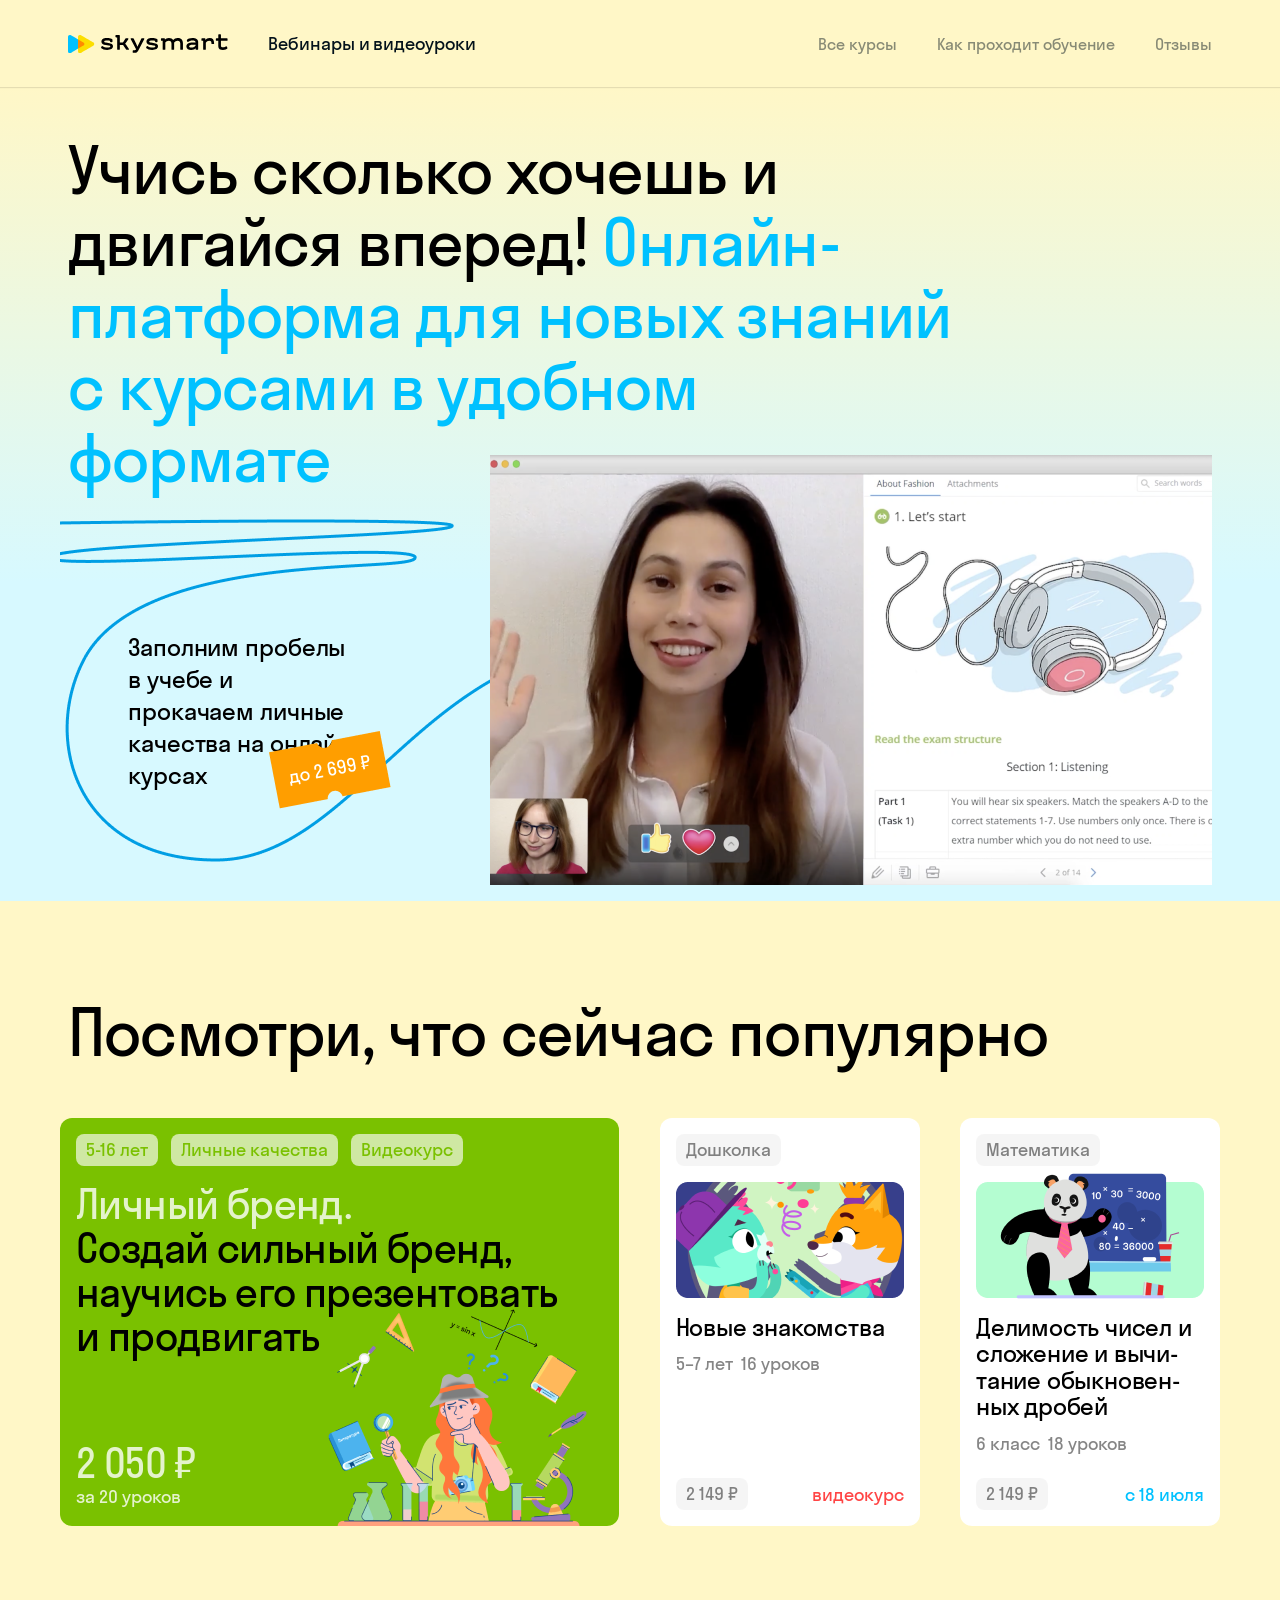
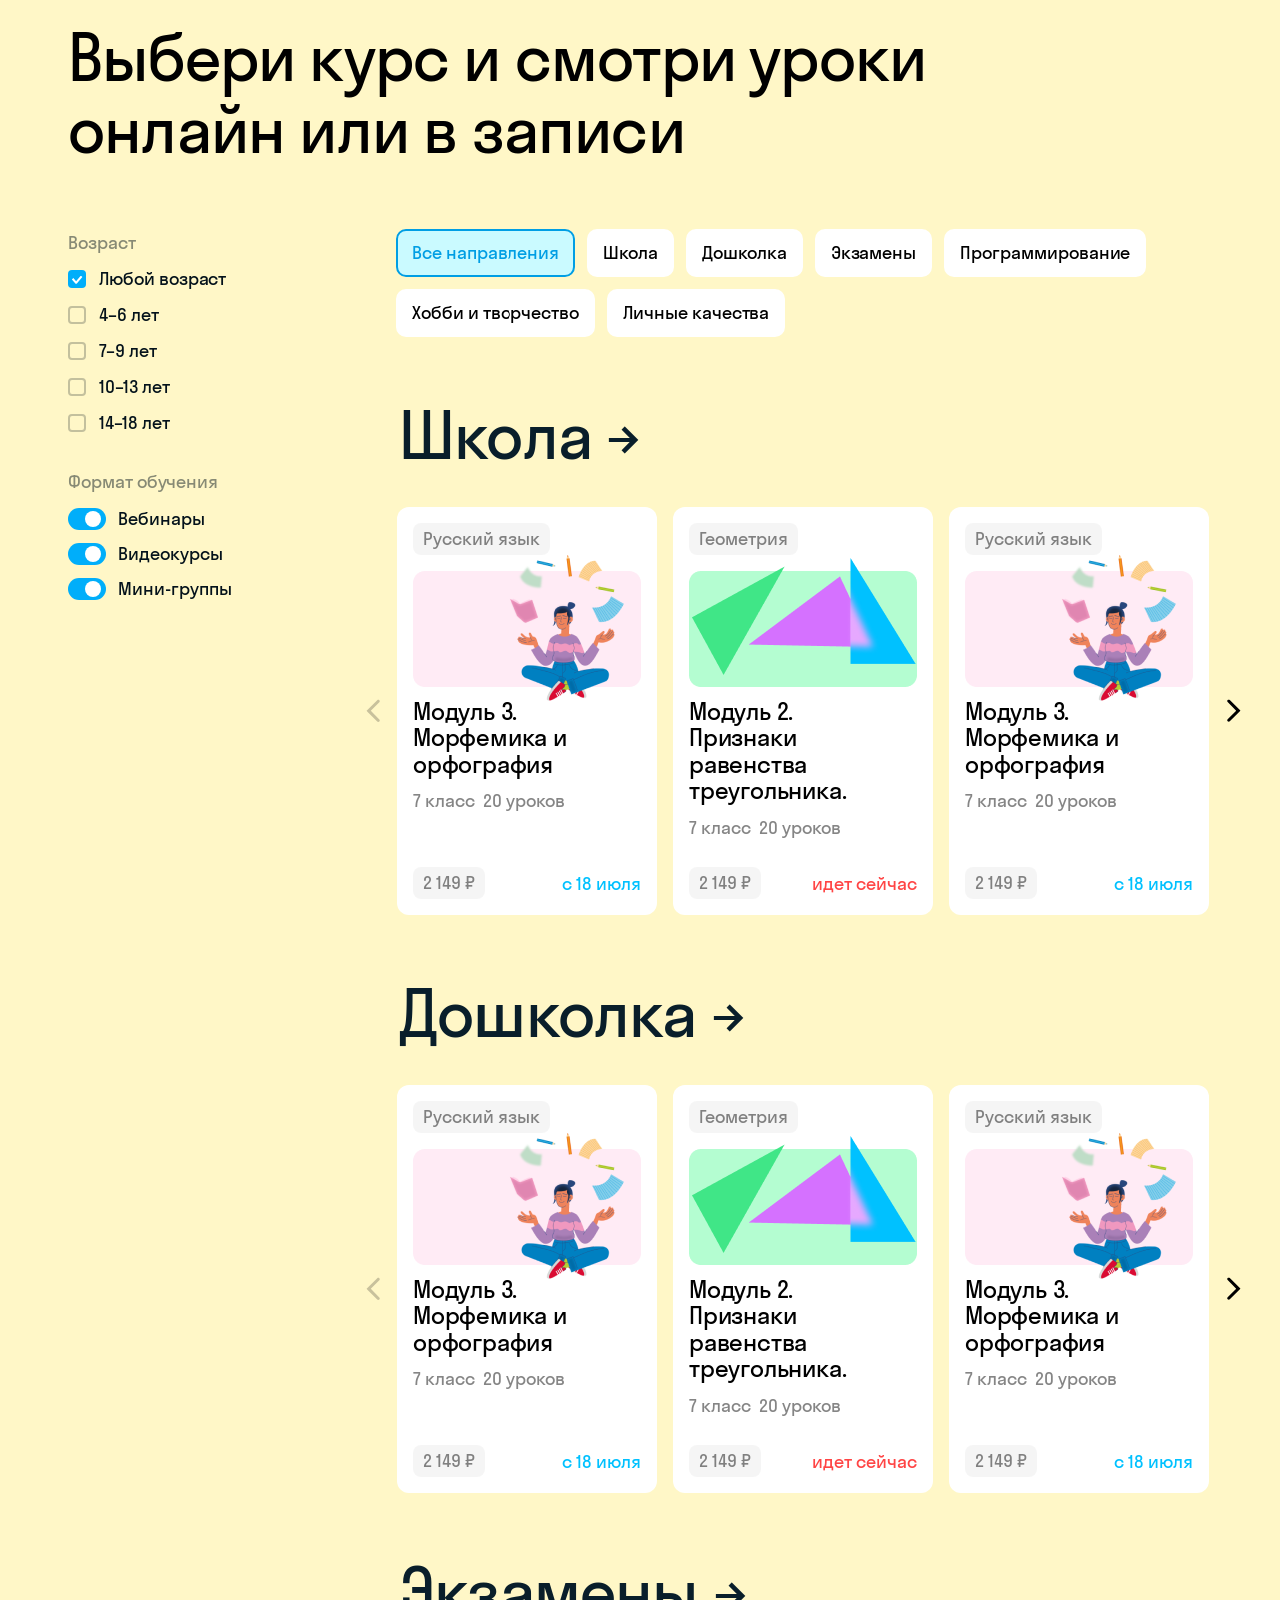
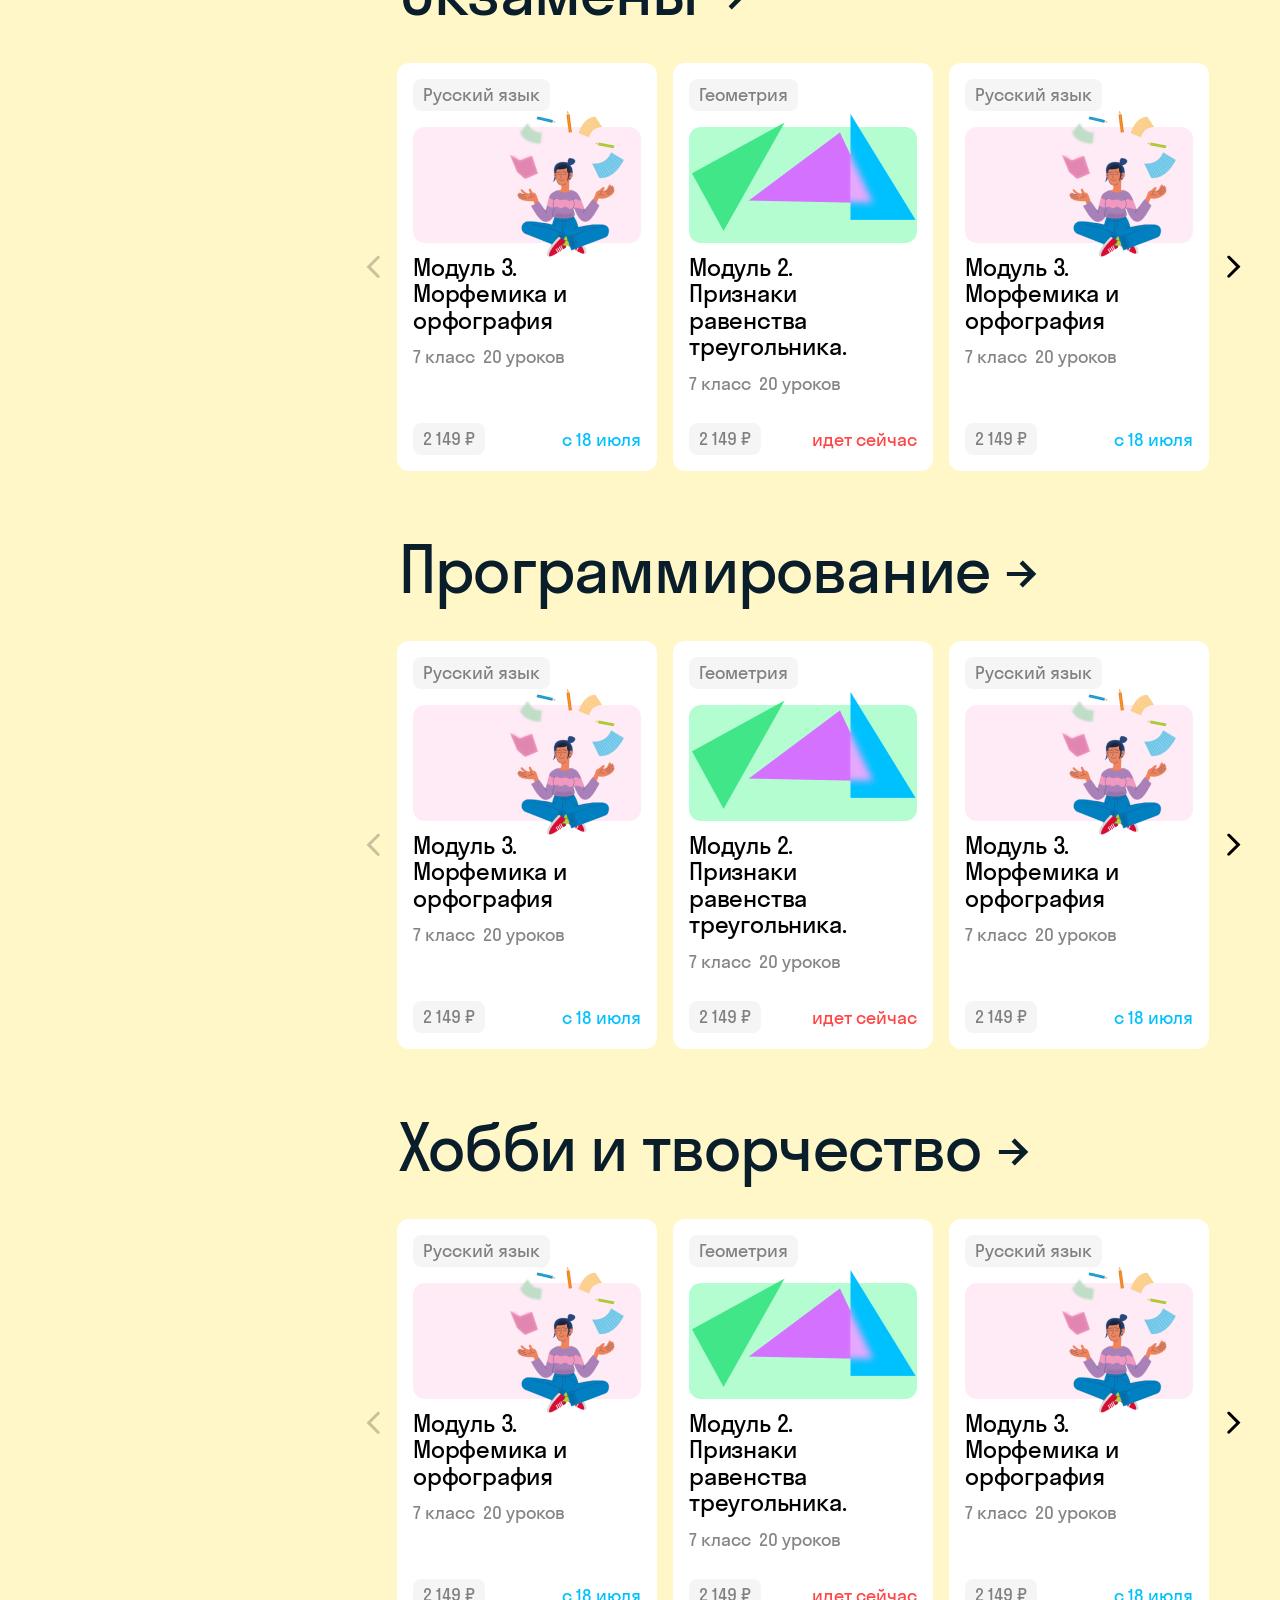
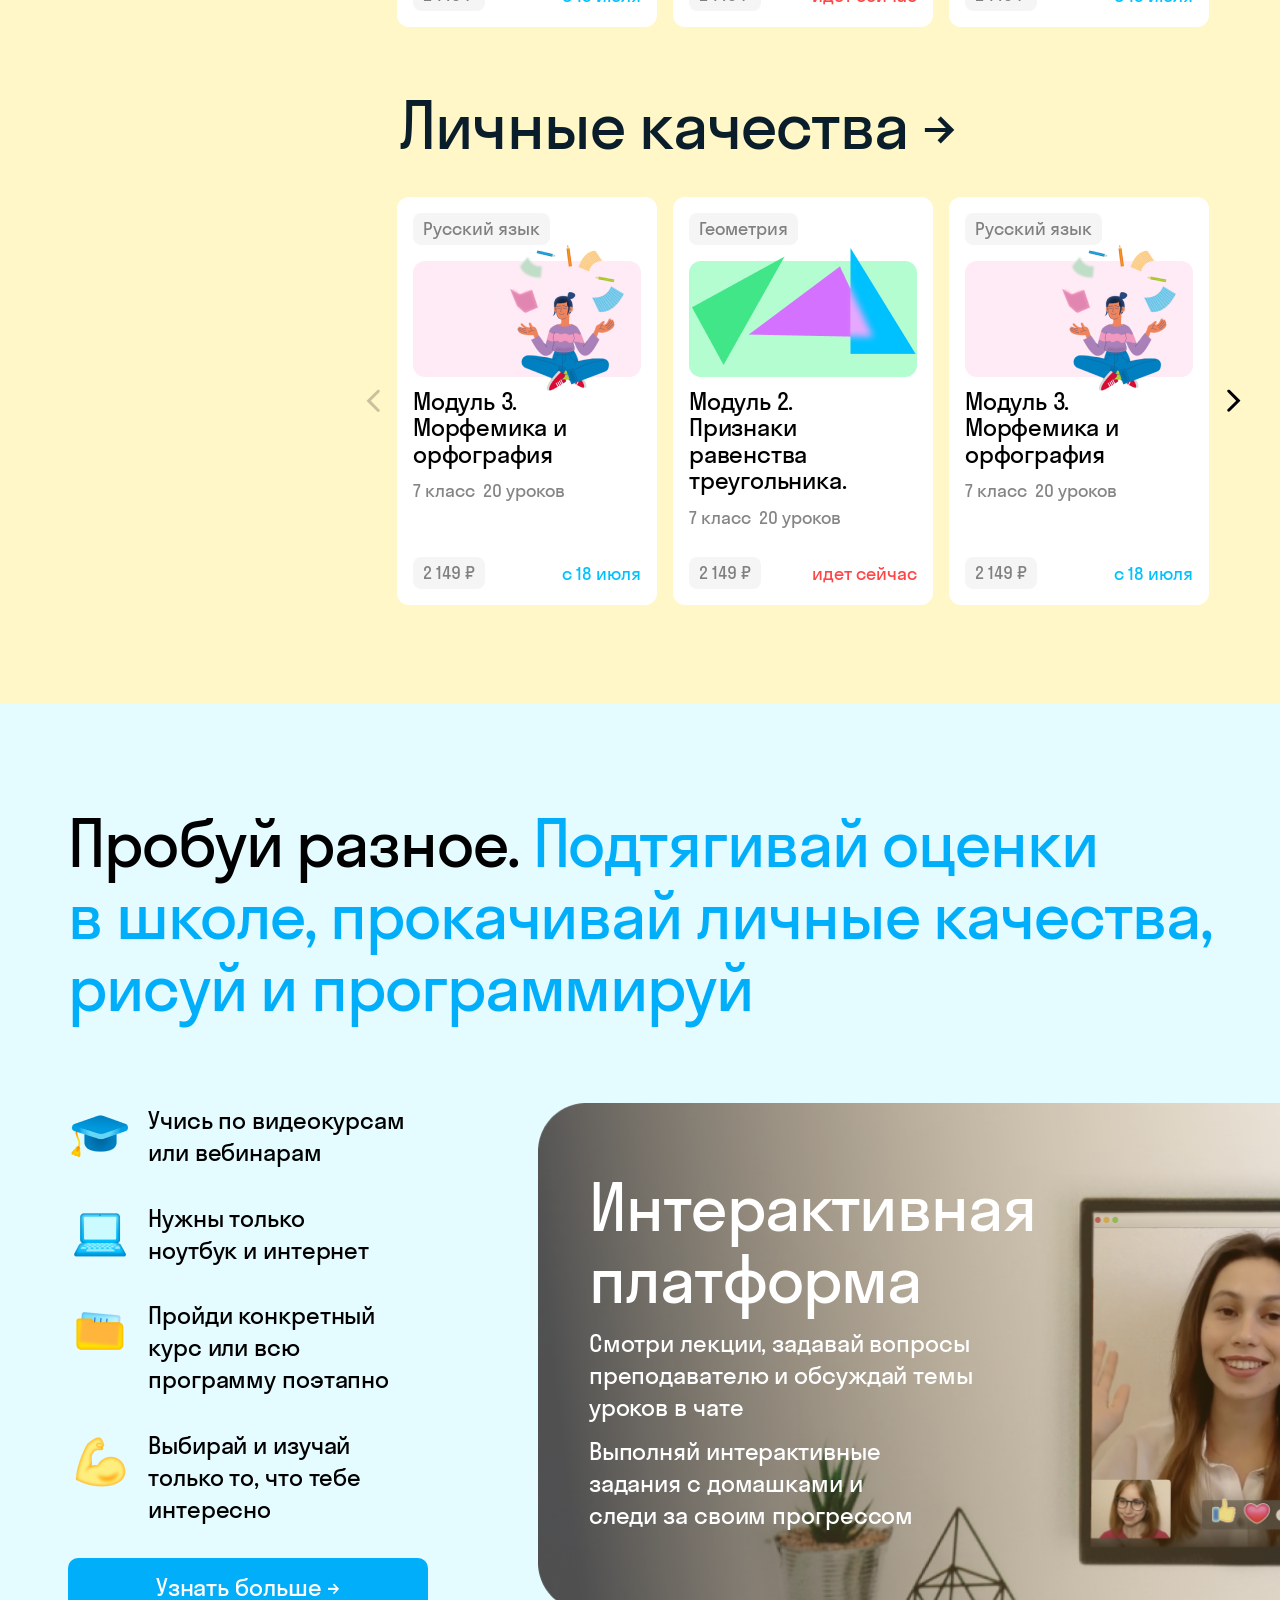
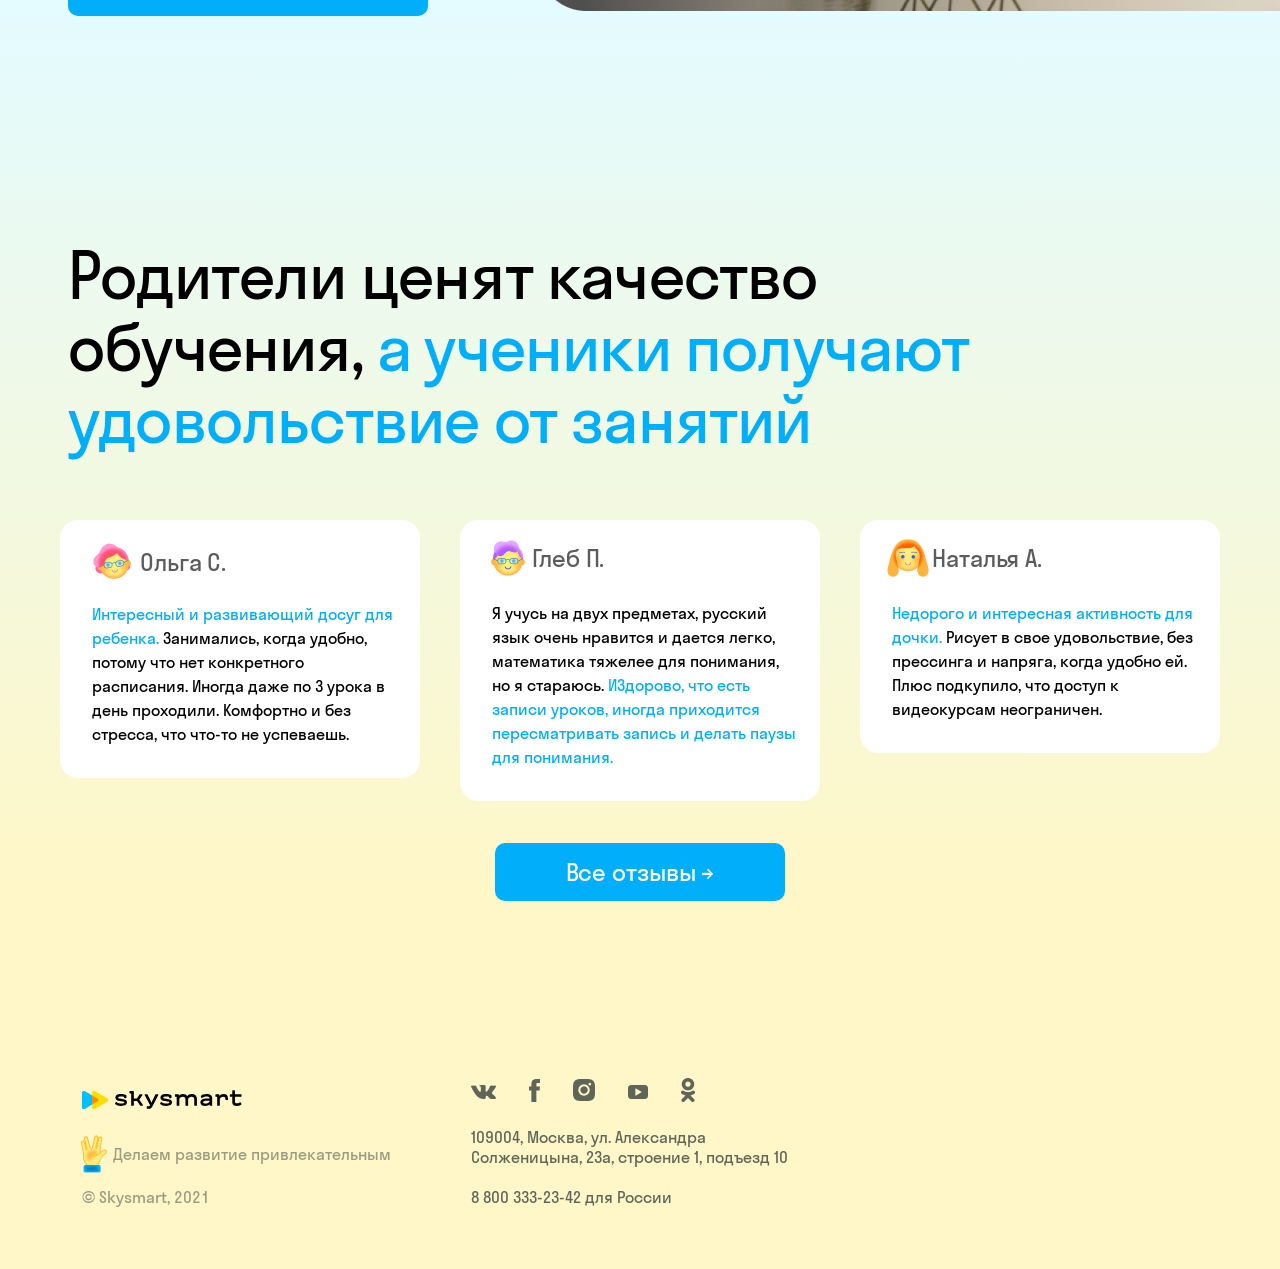
==== commit 3e6a6eee: "chage first title" ====
--- a/docs/index.html
+++ b/docs/index.html
@@ -58,11 +58,9 @@
             <div class="container">
                 <!--      Title          -->
                 <h1 class="first-screen__title title">
-                    Двигайся вперед — в школе и в жизни.
+                    Учись сколько хочешь и двигайся вперед!
                     <span class="first-screen__title-blue">
-                        Онлайн-платформа с личным пространс<wbr>твом
-                        <br class="br_d">
-                        для успеха
+                         Онлайн-платформа для новых знаний с курсами в удобном формате
                     </span>
                 </h1>
 
@@ -317,7 +315,7 @@
                                     <div class="cards-slider">
                                         <!--           Slide  1       -->
                                         <div class="cards-slider__slide">
-                                            <a href="#" class="course-card">
+                                            <a href="course-page.html" class="course-card">
                                                 <!--            course filter            -->
                                                 <div class="course-card__filter">Русский язык</div>
                                                 <!--            course image            -->
@@ -344,7 +342,7 @@
                                         </div>
                                         <!--           Slide  2       -->
                                         <div class="cards-slider__slide">
-                                            <a href="#" class="course-card">
+                                            <a href="course-page.html" class="course-card">
                                                 <!--            course filter            -->
                                                 <div class="course-card__filter">Геометрия</div>
                                                 <!--            course image            -->
@@ -371,7 +369,7 @@
                                         </div>
                                         <!--           Slide  3       -->
                                         <div class="cards-slider__slide">
-                                            <a href="#" class="course-card">
+                                            <a href="course-page.html" class="course-card">
                                                 <!--            course filter            -->
                                                 <div class="course-card__filter">Русский язык</div>
                                                 <!--            course image            -->
@@ -398,7 +396,7 @@
                                         </div>
                                         <!--           Slide  4       -->
                                         <div class="cards-slider__slide">
-                                            <a href="#" class="course-card">
+                                            <a href="course-page.html" class="course-card">
                                                 <!--            course filter            -->
                                                 <div class="course-card__filter">Геометрия</div>
                                                 <!--            course image            -->
@@ -425,7 +423,7 @@
                                         </div>
                                         <!--           Slide  5       -->
                                         <div class="cards-slider__slide">
-                                            <a href="#" class="course-card">
+                                            <a href="course-page.html" class="course-card">
                                                 <!--            course filter            -->
                                                 <div class="course-card__filter">Русский язык</div>
                                                 <!--            course image            -->
@@ -470,7 +468,7 @@
                                     <div class="cards-slider">
                                         <!--           Slide  1       -->
                                         <div class="cards-slider__slide">
-                                            <a href="#" class="course-card">
+                                            <a href="course-page-recording.html" class="course-card">
                                                 <!--            course filter            -->
                                                 <div class="course-card__filter">Русский язык</div>
                                                 <!--            course image            -->
@@ -497,7 +495,7 @@
                                         </div>
                                         <!--           Slide  2       -->
                                         <div class="cards-slider__slide">
-                                            <a href="#" class="course-card">
+                                            <a href="course-page-recording.html" class="course-card">
                                                 <!--            course filter            -->
                                                 <div class="course-card__filter">Геометрия</div>
                                                 <!--            course image            -->
@@ -524,7 +522,7 @@
                                         </div>
                                         <!--           Slide  3       -->
                                         <div class="cards-slider__slide">
-                                            <a href="#" class="course-card">
+                                            <a href="course-page-recording.html" class="course-card">
                                                 <!--            course filter            -->
                                                 <div class="course-card__filter">Русский язык</div>
                                                 <!--            course image            -->
@@ -551,7 +549,7 @@
                                         </div>
                                         <!--           Slide  4       -->
                                         <div class="cards-slider__slide">
-                                            <a href="#" class="course-card">
+                                            <a href="course-page-recording.html" class="course-card">
                                                 <!--            course filter            -->
                                                 <div class="course-card__filter">Геометрия</div>
                                                 <!--            course image            -->
@@ -578,7 +576,7 @@
                                         </div>
                                         <!--           Slide  5       -->
                                         <div class="cards-slider__slide">
-                                            <a href="#" class="course-card">
+                                            <a href="course-page-recording.html" class="course-card">
                                                 <!--            course filter            -->
                                                 <div class="course-card__filter">Русский язык</div>
                                                 <!--            course image            -->
--- a/docs/css/style.min.css
+++ b/docs/css/style.min.css
@@ -1,2 +1,2 @@
-@font-face{font-family:"Stratos LC Web";src:url(../fonts/StratosLCWeb-Regular.woff),url(../fonts/StratosLCWeb-Regular.woff2),url(../fonts/StratosLCWeb-Regular.ttf);font-weight:normal;font-style:normal}@font-face{font-family:"Stratos LC Web";src:url(../fonts/StratosLCWeb-Light.woff),url(../fonts/StratosLCWeb-Light.woff2),url(../fonts/StratosLCWeb-Light.ttf);font-weight:300;font-display:swap;font-style:normal}@font-face{font-family:"Stratos LC Web";src:url(../fonts/StratosLCWeb-Medium.woff),url(../fonts/StratosLCWeb-Medium.woff2),url(../fonts/StratosLCWeb-Medium.ttf);font-weight:500;font-display:swap;font-style:normal}@font-face{font-family:"Stratos LC Web";src:url(../fonts/StratosLCWeb-Bold.woff),url(../fonts/StratosLCWeb-Bold.woff2),url(../fonts/StratosLCWeb-Bold.ttf);font-weight:bold;font-display:swap;font-style:normal}*,html,body{-webkit-box-sizing:border-box;box-sizing:border-box}body{margin:0;padding:0;font-family:'Stratos LC Web', sans-serif;font-weight:400;font-size:18px;color:#000;background-color:#FFF7C7}h1,h2,h3,h4,h5,h6{margin:0;padding:0}a{text-decoration:none}ul,li{margin:0;padding:0;list-style-type:none}p{margin:0;padding:0}.container{width:100%;max-width:1160px;padding:0 8px;margin:0 auto}.main{margin-top:87px}@media (max-width: 1080px){.main{margin-top:36px}}.title{font-weight:400;font-size:64px;line-height:72px;letter-spacing:-0.8px;-webkit-font-feature-settings:'pnum' on, 'lnum' on;font-feature-settings:'pnum' on, 'lnum' on;color:#000000}@media (max-width: 1080px){.title{font-size:32px;line-height:36px;letter-spacing:-0.25px}}.title-blue{color:#00AEFA}@media (max-width: 1080px){.br_d{display:none}}.br_m{display:none}@media (max-width: 1080px){.br_m{display:block}}.slick-slider{position:relative;display:block;-webkit-box-sizing:border-box;box-sizing:border-box;-webkit-touch-callout:none;-webkit-user-select:none;-moz-user-select:none;-ms-user-select:none;user-select:none;-ms-touch-action:pan-y;touch-action:pan-y;-webkit-tap-highlight-color:transparent}.slick-list{position:relative;overflow:hidden;display:block;margin:0;padding:0}.slick-list:focus{outline:none}.slick-list.dragging{cursor:pointer;cursor:hand}.slick-slider .slick-track,.slick-slider .slick-list{-webkit-transform:translate3d(0, 0, 0);-ms-transform:translate3d(0, 0, 0);transform:translate3d(0, 0, 0)}.slick-track{position:relative;left:0;top:0;display:block;margin-left:auto;margin-right:auto}.slick-track:before,.slick-track:after{content:"";display:table}.slick-track:after{clear:both}.slick-loading .slick-track{visibility:hidden}.slick-slide{float:left;height:100%;min-height:1px;display:none}[dir="rtl"] .slick-slide{float:right}.slick-slide img{display:block}.slick-slide.slick-loading img{display:none}.slick-slide.dragging img{pointer-events:none}.slick-initialized .slick-slide{display:block}.slick-loading .slick-slide{visibility:hidden}.slick-vertical .slick-slide{display:block;height:auto;border:1px solid transparent}.slick-arrow.slick-hidden{display:none}.header{width:100%;height:87px;display:-webkit-box;display:-ms-flexbox;display:flex;-webkit-box-pack:center;-ms-flex-pack:center;justify-content:center;-webkit-box-align:center;-ms-flex-align:center;align-items:center;-webkit-box-shadow:0 1px 1px rgba(0,0,0,0.1);box-shadow:0 1px 1px rgba(0,0,0,0.1);background-color:#FFF7C7;position:fixed;top:0;left:0;z-index:1000}@media (max-width: 1080px){.header{padding-top:18px;-webkit-box-orient:vertical;-webkit-box-direction:normal;-ms-flex-direction:column;flex-direction:column;-webkit-box-pack:start;-ms-flex-pack:start;justify-content:flex-start;height:38px;min-height:56px;-webkit-box-shadow:none;box-shadow:none}}.header-logo{display:-webkit-box;display:-ms-flexbox;display:flex;-webkit-box-orient:vertical;-webkit-box-direction:normal;-ms-flex-direction:column;flex-direction:column;-webkit-box-pack:center;-ms-flex-pack:center;justify-content:center;-webkit-box-align:center;-ms-flex-align:center;align-items:center}@media (max-width: 1080px){.header-logo img{width:138px}}.header__inner{width:100%;height:inherit;display:-webkit-box;display:-ms-flexbox;display:flex;-webkit-box-pack:justify;-ms-flex-pack:justify;justify-content:space-between;-webkit-box-align:center;-ms-flex-align:center;align-items:center}.header__inner-left{width:408px;height:inherit;display:-webkit-box;display:-ms-flexbox;display:flex;-webkit-box-pack:justify;-ms-flex-pack:justify;justify-content:space-between;-webkit-box-align:center;-ms-flex-align:center;align-items:center}@media (max-width: 1080px){.header__inner-left{width:169px}}.header__inner .burger{display:none}@media (max-width: 1080px){.header__inner .burger{display:block;width:18px;height:14px;background-image:url("../images/burger-menu.svg")}}@media (max-width: 1080px){.header__inner .burger.close-burger{width:14px;height:14px;background-image:url("../images/close.svg")}}.header__inner .go-vebinars{font-size:18px;line-height:0;letter-spacing:-0.05px;-webkit-font-feature-settings:'pnum' on, 'lnum' on;font-feature-settings:'pnum' on, 'lnum' on;color:#04121B}@media (max-width: 1080px){.header__inner .go-vebinars{display:none}}.header__inner-right{width:394px;height:inherit;display:-webkit-box;display:-ms-flexbox;display:flex;-webkit-box-pack:justify;-ms-flex-pack:justify;justify-content:space-between;-webkit-box-align:center;-ms-flex-align:center;align-items:center}@media (max-width: 1080px){.header__inner-right{display:none}}.header-menu-link{font-size:16px;line-height:24px;-webkit-font-feature-settings:'pnum' on, 'lnum' on;font-feature-settings:'pnum' on, 'lnum' on;color:rgba(4,18,27,0.48)}.header__menu-mob{-webkit-transform:translateX(-150%);-ms-transform:translateX(-150%);transform:translateX(-150%);-webkit-transition:all 0.2s ease-in-out;-o-transition:all 0.2s ease-in-out;transition:all 0.2s ease-in-out;display:none}@media (max-width: 1080px){.header__menu-mob{display:block;padding-top:54px;padding-bottom:500px;width:100%;background-color:#FFF7C7}}.header__menu-mob .menu{width:344px;margin:0 auto;display:-webkit-box;display:-ms-flexbox;display:flex;-webkit-box-orient:vertical;-webkit-box-direction:normal;-ms-flex-direction:column;flex-direction:column}.header__menu-mob .menu-item{margin-top:8px;display:-webkit-box;display:-ms-flexbox;display:flex;-webkit-box-pack:start;-ms-flex-pack:start;justify-content:flex-start;-webkit-box-align:center;-ms-flex-align:center;align-items:center;font-size:16px;line-height:20px;color:#141819}.header__menu-mob .menu-item img{width:44px;margin-right:8px}.header__menu-mob .menu-item:first-child{margin-top:0}.header__menu-mob .back-call{width:344px;margin:0 auto;margin-top:64px;font-size:18px;line-height:24px;-webkit-font-feature-settings:'pnum' on, 'lnum' on;font-feature-settings:'pnum' on, 'lnum' on;color:#25292E;position:relative}.header__menu-mob .back-call__phone{display:-webkit-box;display:-ms-flexbox;display:flex;-webkit-box-orient:vertical;-webkit-box-direction:normal;-ms-flex-direction:column;flex-direction:column;margin-top:8px;font-size:32px;line-height:38px;letter-spacing:0.6px;-webkit-font-feature-settings:'pnum' on, 'lnum' on;font-feature-settings:'pnum' on, 'lnum' on}.header__menu-mob .back-call__img{position:absolute;top:44px;left:132px}.first-screen{width:100%;height:814px;padding-top:48px;background:-webkit-gradient(linear, left top, left bottom, from(rgba(255,247,199,0)), color-stop(60.82%, #D7F9FF));background:-o-linear-gradient(top, rgba(255,247,199,0) 0%, #D7F9FF 60.82%);background:linear-gradient(180deg, rgba(255,247,199,0) 0%, #D7F9FF 60.82%)}@media (max-width: 1080px){.first-screen{height:614px;overflow:hidden}}.first-screen .container{position:relative}.first-screen__text-gif{display:-webkit-box;display:-ms-flexbox;display:flex;-webkit-box-pack:justify;-ms-flex-pack:justify;justify-content:space-between}@media (max-width: 1080px){.first-screen__text-gif{-webkit-box-orient:vertical;-webkit-box-direction:normal;-ms-flex-direction:column;flex-direction:column}}.first-screen__title{width:891px}@media (max-width: 1080px){.first-screen__title{width:312px}}.first-screen__title-blue{color:#00C1FF}.first-screen__subtitle{width:235px;margin-top:136px;margin-left:60px;font-size:24px;line-height:32px;letter-spacing:-0.1px;-webkit-font-feature-settings:'pnum' on, 'lnum' on;font-feature-settings:'pnum' on, 'lnum' on;position:relative}@media (max-width: 1080px){.first-screen__subtitle{width:268px;margin-top:84px;margin-left:-3px;font-size:18px;line-height:24px;letter-spacing:-0.05px}}.first-screen .price-sticker{position:absolute;top:100px;left:141px;z-index:999}@media (max-width: 1080px){.first-screen .price-sticker{width:108px;top:-43px;left:164px}}.first-screen__gif{width:760px;height:430px;margin-top:-40px;overflow:hidden;position:relative;z-index:999}@media (max-width: 1080px){.first-screen__gif{width:343px;height:193px;margin:0 auto;margin-top:35px}}.first-screen__gif .gif-poster{width:760px;height:430px;-o-object-fit:cover;object-fit:cover;position:absolute;top:50%;left:55%;-webkit-transform:translate(-50%, -50%);-ms-transform:translate(-50%, -50%);transform:translate(-50%, -50%)}@media (max-width: 1080px){.first-screen__gif .gif-poster{width:343px;height:193px;left:50%}}.curve{position:absolute;bottom:23px;left:0;z-index:100}@media (max-width: 1080px){.curve{width:532px;bottom:auto;top:196px;left:-158px;-webkit-transform:scale(-1, 1);-ms-transform:scale(-1, 1);transform:scale(-1, 1)}}.popular{width:100%;margin-top:96px}@media (max-width: 1080px){.popular{margin-top:48px}}@media (max-width: 1080px){.popular .course-card{width:334px;height:440px;margin-top:16px;border-radius:12px}}@media (max-width: 1080px){.popular .course-card__course-name{margin-top:11px}}.popular__cards{max-width:1160px;width:100%;margin:0 auto;margin-top:49px;display:-webkit-box;display:-ms-flexbox;display:flex;-ms-flex-wrap:wrap;flex-wrap:wrap;-webkit-box-pack:justify;-ms-flex-pack:justify;justify-content:space-between}@media (max-width: 1080px){.popular__cards{margin-top:25px;-webkit-box-orient:vertical;-webkit-box-direction:normal;-ms-flex-direction:column;flex-direction:column;-webkit-box-align:center;-ms-flex-align:center;align-items:center}}.popular__cards-title{width:500px;margin-top:16px;font-size:40px;line-height:44px;letter-spacing:-0.6px;-webkit-font-feature-settings:'pnum' on, 'lnum' on;font-feature-settings:'pnum' on, 'lnum' on}@media (max-width: 1080px){.popular__cards-title{width:307px;font-size:32px;line-height:36px;letter-spacing:-0.25px;-webkit-font-feature-settings:'pnum' on, 'lnum' on;font-feature-settings:'pnum' on, 'lnum' on}}.popular__cards-title_white{display:block;color:rgba(255,255,255,0.8)}.popular__cards-card_green{width:559px;height:408px;padding:16px;background:#7AC100;border-radius:12px;position:relative}@media (max-width: 1080px){.popular__cards-card_green{width:343px;height:438px;background:#BCEC30}}.popular__cards-filter-block{width:387px;display:-webkit-box;display:-ms-flexbox;display:flex;-webkit-box-pack:justify;-ms-flex-pack:justify;justify-content:space-between}@media (max-width: 1080px){.popular__cards-filter-block{width:216px;-ms-flex-wrap:wrap;flex-wrap:wrap}}.popular__cards-filter-block_i{padding:4px 10px;font-size:18px;line-height:24px;-webkit-font-feature-settings:'pnum' on, 'lnum' on;font-feature-settings:'pnum' on, 'lnum' on;color:#7AC100;background:rgba(255,255,255,0.64);border-radius:8px}@media (max-width: 1080px){.popular__cards-filter-block_i{font-size:14px;line-height:18px;letter-spacing:0.1px;-webkit-font-feature-settings:'pnum' on, 'lnum' on;font-feature-settings:'pnum' on, 'lnum' on;color:#7AC100}}@media (max-width: 1080px){.popular__cards-filter-block_i:last-child{margin-top:8px}}.popular__cards-price{margin-top:83px;font-size:40px;line-height:44px;letter-spacing:-0.6px;-webkit-font-feature-settings:'pnum' on, 'lnum' on;font-feature-settings:'pnum' on, 'lnum' on;color:rgba(255,255,255,0.8)}@media (max-width: 1080px){.popular__cards-price{display:inline-block;margin-top:122px;padding:4px 10px;background:rgba(255,255,255,0.64);border-radius:8px;font-size:14px;line-height:18px;letter-spacing:0.1px;-webkit-font-feature-settings:'pnum' on, 'lnum' on;font-feature-settings:'pnum' on, 'lnum' on;color:#7AC100}}.popular__cards-numb-less{font-size:18px;line-height:24px;-webkit-font-feature-settings:'pnum' on, 'lnum' on;font-feature-settings:'pnum' on, 'lnum' on;color:rgba(255,255,255,0.8)}@media (max-width: 1080px){.popular__cards-numb-less{display:none}}.popular__cards-img{position:absolute;bottom:0;right:15px}.course-card{display:block;width:260px;height:408px;padding:16px;background:#FFFFFF;border-radius:12px;position:relative;-webkit-transition:all 0.2s ease-in-out;-o-transition:all 0.2s ease-in-out;transition:all 0.2s ease-in-out}@media (min-width: 1081px){.course-card:hover{-webkit-box-shadow:0 0 16px rgba(0,0,0,0.16);box-shadow:0 0 16px rgba(0,0,0,0.16);-webkit-transition:all 0.2s ease-in-out;-o-transition:all 0.2s ease-in-out;transition:all 0.2s ease-in-out}}@media (max-width: 1080px){.course-card{width:260px;height:408px}}.course-card__image{width:100%}.course-card__filter{display:inline-block;padding:4px 10px;background:rgba(0,0,0,0.04);border-radius:8px;font-size:18px;line-height:24px;-webkit-font-feature-settings:'pnum' on, 'lnum' on;font-feature-settings:'pnum' on, 'lnum' on;color:rgba(0,0,0,0.48)}.course-card__course-name{margin-top:-5px;font-size:24px;line-height:110%;letter-spacing:-0.2px;-webkit-font-feature-settings:'pnum' on, 'lnum' on;font-feature-settings:'pnum' on, 'lnum' on;color:#000}@media (max-width: 1080px){.course-card__course-name{margin-top:2px}}.course-card__course-info{display:-webkit-box;display:-ms-flexbox;display:flex;margin-top:12px;font-size:18px;line-height:24px;-webkit-font-feature-settings:'pnum' on, 'lnum' on;font-feature-settings:'pnum' on, 'lnum' on;color:rgba(0,0,0,0.48)}.course-card__age,.course-card__grade{margin-right:8px}.course-card__price-and-status{width:228px;display:-webkit-box;display:-ms-flexbox;display:flex;-webkit-box-pack:justify;-ms-flex-pack:justify;justify-content:space-between;position:absolute;bottom:16px;left:50%;-webkit-transform:translateX(-50%);-ms-transform:translateX(-50%);transform:translateX(-50%)}@media (max-width: 1080px){.course-card__price-and-status{width:228px;left:12px;-webkit-transform:translateY(0);-ms-transform:translateY(0);transform:translateY(0)}}.course-card__curse-price{padding:4px 10px;background:rgba(0,0,0,0.04);border-radius:8px;font-size:18px;line-height:24px;-webkit-font-feature-settings:'pnum' on, 'lnum' on;font-feature-settings:'pnum' on, 'lnum' on;color:rgba(0,0,0,0.48)}.course-card__curse-status{margin-top:5px;font-size:18px;line-height:24px;text-align:right;-webkit-font-feature-settings:'pnum' on, 'lnum' on;font-feature-settings:'pnum' on, 'lnum' on}.course-card__curse-status_already{color:#FF4545}.course-card__curse-status_soon{color:#00C1FF}.last-card{background:#E4FBFF;position:relative;overflow:hidden}.last-card__title{font-size:32px;line-height:38px;letter-spacing:-0.15px;-webkit-font-feature-settings:'pnum' on, 'lnum' on;font-feature-settings:'pnum' on, 'lnum' on;color:#091E2A}.last-card__img{position:absolute;right:0;bottom:0}.custom-checkbox{display:-webkit-box;display:-ms-flexbox;display:flex;-webkit-box-align:center;-ms-flex-align:center;align-items:center;cursor:pointer}.custom-checkbox__input{display:none}.custom-checkbox__fake{display:inline-block;width:18px;height:18px;margin-right:13px;border:2px solid rgba(4,18,27,0.24);border-radius:4px;position:relative;background-color:transparent}.custom-checkbox__fake::before{content:url("../images/check.svg");display:block;position:absolute;top:40%;left:50%;-webkit-transform:translate(-50%, -50%);-ms-transform:translate(-50%, -50%);transform:translate(-50%, -50%);opacity:0}.custom-checkbox__input:checked+.custom-checkbox__fake{background-color:#00AEFA;border-color:transparent}.custom-checkbox__input:checked+.custom-checkbox__fake::before{opacity:1}.custom-checkbox__text{font-size:18px;line-height:26px;letter-spacing:-0.05px;-webkit-font-feature-settings:'pnum' on, 'lnum' on;font-feature-settings:'pnum' on, 'lnum' on;color:#04121B}.switch{margin-top:13px;position:relative;display:inline-block;width:38px;height:22px}.switch input{opacity:0;width:0;height:0}.slider{position:absolute;cursor:pointer;top:0;left:0;right:0;bottom:0;background-color:rgba(4,18,27,0.36);-webkit-transition:.4s;-o-transition:.4s;transition:.4s}.slider:before{position:absolute;content:"";height:16px;width:16px;left:3px;bottom:3px;background-color:white;-webkit-transition:.4s;-o-transition:.4s;transition:.4s}input:checked+.slider{background-color:#00AEFA}input:focus+.slider{-webkit-box-shadow:0 0 1px #00AEFA;box-shadow:0 0 1px #00AEFA}input:checked+.slider:before{-webkit-transform:translateX(14px);-ms-transform:translateX(14px);transform:translateX(14px)}.slider.round{border-radius:18px}.slider.round:before{border-radius:50%}.switch__text{position:absolute;top:50%;left:50px;-webkit-transform:translateY(-50%);-ms-transform:translateY(-50%);transform:translateY(-50%);width:114px;font-size:18px;line-height:26px;letter-spacing:-0.05px;-webkit-font-feature-settings:'pnum' on, 'lnum' on;font-feature-settings:'pnum' on, 'lnum' on;color:#04121B;cursor:pointer}@media (max-width: 1080px){.custom-radiobutton:nth-child(1){-webkit-box-ordinal-group:1;-ms-flex-order:0;order:0}.custom-radiobutton:nth-child(2){-webkit-box-ordinal-group:2;-ms-flex-order:1;order:1}.custom-radiobutton:nth-child(3){-webkit-box-ordinal-group:3;-ms-flex-order:2;order:2}.custom-radiobutton:nth-child(4){-webkit-box-ordinal-group:6;-ms-flex-order:5;order:5}.custom-radiobutton:nth-child(5){-webkit-box-ordinal-group:5;-ms-flex-order:4;order:4}.custom-radiobutton:nth-child(6){-webkit-box-ordinal-group:4;-ms-flex-order:3;order:3}.custom-radiobutton:nth-child(7){-webkit-box-ordinal-group:7;-ms-flex-order:6;order:6}}.custom-radiobutton__input{display:none}.custom-radiobutton__fake{display:inline-block;padding:10px 14px;background:#fff;border:2px solid #fff;border-radius:10px;font-size:18px;line-height:24px;text-align:center;letter-spacing:-0.05px;-webkit-font-feature-settings:'pnum' on, 'lnum' on;font-feature-settings:'pnum' on, 'lnum' on;color:#000000;cursor:pointer}@media (max-width: 1080px){.custom-radiobutton__fake{padding:6px 12px;font-size:16px;line-height:24px}}.custom-radiobutton__input:checked+.custom-radiobutton__fake{background:#CAFAFF;border:2px solid #009EE4;color:#009EE4}.curses{width:100%;margin-top:96px;overflow:hidden}@media (max-width: 1080px){.curses{margin-top:43px;overflow:hidden}}.curses__title{width:80%}@media (max-width: 1080px){.curses__title{width:100%}}.curses__filters{width:100%;margin-top:64px;display:-webkit-box;display:-ms-flexbox;display:flex;-webkit-box-pack:justify;-ms-flex-pack:justify;justify-content:space-between;-ms-flex-wrap:wrap;flex-wrap:wrap}@media (max-width: 1080px){.curses__filters{margin-top:24px}}.curses__filters-left{width:164px}@media (max-width: 1080px){.curses__filters-left{display:block;width:100%;height:100vh;padding:0 16px;padding-top:60px;padding-bottom:25px;position:fixed;top:0;left:0;z-index:1500;background-color:#FFF7C7;-webkit-transform:translateX(-100%);-ms-transform:translateX(-100%);transform:translateX(-100%);-webkit-transition:all 0.2s ease-in-out;-o-transition:all 0.2s ease-in-out;transition:all 0.2s ease-in-out;overflow-y:scroll}}.curses__filters-right{width:892px}@media (max-width: 1080px){.curses__filters-right{width:100%}}@media (max-width: 1080px){.curses__filters-age{margin-top:71px}}.curses__filters-age__title{font-size:18px;line-height:26px;letter-spacing:-0.05px;-webkit-font-feature-settings:'pnum' on, 'lnum' on;font-feature-settings:'pnum' on, 'lnum' on;color:rgba(4,18,27,0.48)}.curses__filters-age .custom-checkbox{margin-top:10px}.curses__filters-format{margin-top:33px}@media (max-width: 1080px){.curses__filters-format{margin-top:64px}}.curses__filters-format__title{font-size:18px;line-height:26px;letter-spacing:-0.05px;-webkit-font-feature-settings:'pnum' on, 'lnum' on;font-feature-settings:'pnum' on, 'lnum' on;color:rgba(4,18,27,0.48)}.curses__filters-format__form{display:-webkit-box;display:-ms-flexbox;display:flex;-webkit-box-orient:vertical;-webkit-box-direction:normal;-ms-flex-direction:column;flex-direction:column}.curses__filters-type{width:auto;margin-left:51px;margin-top:-13px}@media (max-width: 1080px){.curses__filters-type{margin-top:-8px;margin-left:0}}.curses__filters-type__form{width:100%;display:-webkit-box;display:-ms-flexbox;display:flex;-webkit-box-orient:horizontal;-webkit-box-direction:normal;-ms-flex-direction:row;flex-direction:row;-ms-flex-wrap:wrap;flex-wrap:wrap;-webkit-box-pack:start;-ms-flex-pack:start;justify-content:flex-start;margin-left:25px}@media (max-width: 1080px){.curses__filters-type__form{width:335px;margin-left:0}}.curses__filters-type .custom-radiobutton__fake{margin-right:12px;margin-top:12px}@media (max-width: 1080px){.curses__filters-type .custom-radiobutton__fake{margin-right:8px;margin-top:8px}}.curses-groups{width:100%;margin-top:63px;margin-left:37px}@media (max-width: 1080px){.curses-groups{width:115%;margin-top:-32px;margin-left:0}}.curses-groups:first-child{margin-top:62px}@media (max-width: 1080px){.curses-groups:first-child{margin-top:32px}}@media (max-width: 1080px){.curses-groups__group{margin-top:64px}}.curses-groups__group-title{margin-left:42px;font-size:64px;line-height:72px;letter-spacing:-0.8px;-webkit-font-feature-settings:'pnum' on, 'lnum' on;font-feature-settings:'pnum' on, 'lnum' on;color:#091E2A}@media (max-width: 1080px){.curses-groups__group-title{margin-left:0;font-size:32px;line-height:36px;letter-spacing:-0.25px;-webkit-font-feature-settings:'pnum' on, 'lnum' on;font-feature-settings:'pnum' on, 'lnum' on}}.curses-groups__group-cards{width:100%;margin-top:35px}@media (max-width: 1080px){.curses-groups__group-cards{margin-top:15px;margin-left:-20px;overflow-x:scroll}.curses-groups__group-cards::-webkit-scrollbar{width:0}}.any-years-btn{display:none}@media (max-width: 1080px){.any-years-btn{display:-webkit-box;display:-ms-flexbox;display:flex;-webkit-box-orient:horizontal;-webkit-box-direction:normal;-ms-flex-direction:row;flex-direction:row;-webkit-box-pack:justify;-ms-flex-pack:justify;justify-content:space-between;-webkit-box-align:center;-ms-flex-align:center;align-items:center;width:343px;height:48px;margin:0 auto;margin-top:24px;padding:0 16px;background-color:#00C1FF;color:#FFFFFF;border:none;outline:none;border-radius:24px;font-size:20px;line-height:26px}}.back-age-filter{display:none}@media (max-width: 1080px){.back-age-filter{display:block;font-size:20px;line-height:26px;-webkit-font-feature-settings:'pnum' on, 'lnum' on;font-feature-settings:'pnum' on, 'lnum' on;color:#000000}}.back-age-filter img{margin-right:13px}.show-courses{display:none}@media (max-width: 1080px){.show-courses{display:-webkit-box;display:-ms-flexbox;display:flex;-webkit-box-pack:center;-ms-flex-pack:center;justify-content:center;-webkit-box-align:center;-ms-flex-align:center;align-items:center;margin:0 auto;margin-top:190px;width:343px;height:48px;background:#00C1FF;border-radius:8px;font-size:18px;line-height:24px;text-align:center;letter-spacing:-0.05px;-webkit-font-feature-settings:'pnum' on, 'lnum' on;font-feature-settings:'pnum' on, 'lnum' on;color:#FFFFFF}}.cards-slider{width:828px;margin:0 auto;position:relative}@media (min-width: 1081px){.cards-slider{margin-top:-16px;margin-bottom:-16px}}@media (max-width: 1080px){.cards-slider{width:1724px;margin-left:20px;padding-right:10px;display:-webkit-box;display:-ms-flexbox;display:flex;-webkit-box-orient:horizontal;-webkit-box-direction:normal;-ms-flex-direction:row;flex-direction:row;-webkit-box-pack:justify;-ms-flex-pack:justify;justify-content:space-between}}@media (max-width: 1080px){.cards-slider__slide{margin-right:24px}}.cards-slider__slide .course-card{margin:0 auto}@media (max-width: 1080px){.cards-slider__slide .course-card{margin:0}}.control{position:absolute;top:50%;-webkit-transform:translateY(-50%);-ms-transform:translateY(-50%);transform:translateY(-50%);z-index:999;cursor:pointer}.control-prew{left:-24px}.control-next{right:-24px}.slick-disabled path{fill:rgba(0,0,0,0.24)}@media (min-width: 1081px){.slick-slide{padding:16px 0}}@media (max-width: 1080px){.slick-slide{width:276px !important}}.about{width:100%;margin-top:99px;padding-top:104px;background:#E4FBFF;position:relative;overflow:hidden}@media (max-width: 1080px){.about{margin-top:50px;padding-top:56px;height:1068px}}.about__image{height:508px;position:absolute;left:42%;bottom:5px}@media (max-width: 1080px){.about__image{height:232px;left:16px;bottom:0}}.about__image-title{width:484px;font-size:64px;line-height:72px;letter-spacing:-0.8px;-webkit-font-feature-settings:'pnum' on, 'lnum' on;font-feature-settings:'pnum' on, 'lnum' on;color:#FFFFFF;position:absolute;left:46%;top:468px}@media (max-width: 1080px){.about__image-title{width:100%;font-size:32px;line-height:36px;letter-spacing:-0.25px;-webkit-font-feature-settings:'pnum' on, 'lnum' on;font-feature-settings:'pnum' on, 'lnum' on;color:#000000;left:16px;top:746px}}.about__image-text{width:400px;font-size:24px;line-height:32px;letter-spacing:-0.1px;-webkit-font-feature-settings:'pnum' on, 'lnum' on;font-feature-settings:'pnum' on, 'lnum' on;color:#FFFFFF;position:absolute;left:46%;top:623px}@media (max-width: 1080px){.about__image-text{width:178px;font-size:14px;line-height:20px;left:38px;top:863px}}.about__image-text p:last-child{margin-top:12px;width:340px}@media (max-width: 1080px){.about__image-text p:last-child{margin-top:17px;width:178px}}.about__title{letter-spacing:-1.1px}@media (max-width: 1080px){.about__title{width:100%}}.about__title-blue{color:#00AEFA}.about__info{width:360px;height:512px;margin-top:80px;display:-webkit-box;display:-ms-flexbox;display:flex;-webkit-box-orient:vertical;-webkit-box-direction:normal;-ms-flex-direction:column;flex-direction:column;-webkit-box-pack:justify;-ms-flex-pack:justify;justify-content:space-between}@media (max-width: 1080px){.about__info{width:343px;height:384px;margin:0 auto;margin-top:42px}}.about__info-item{display:-webkit-box;display:-ms-flexbox;display:flex;-webkit-box-pack:start;-ms-flex-pack:start;justify-content:flex-start;-webkit-box-align:start;-ms-flex-align:start;align-items:flex-start}.about__info-item-img{margin-right:16px}@media (max-width: 1080px){.about__info-item-img{width:52px;margin-right:12px}}.about__info-item-text{width:280px;font-size:24px;line-height:32px;letter-spacing:-0.1px;-webkit-font-feature-settings:'pnum' on, 'lnum' on;font-feature-settings:'pnum' on, 'lnum' on}@media (max-width: 1080px){.about__info-item-text{font-size:20px;line-height:26px;letter-spacing:-0.05px}}.about__info-btn{display:inline-block;padding:13px 87px;background:#00AEFA;border-radius:10px;font-size:24px;line-height:32px;text-align:center;letter-spacing:-0.1px;-webkit-font-feature-settings:'pnum' on, 'lnum' on;font-feature-settings:'pnum' on, 'lnum' on;color:#FFFFFF}@media (max-width: 1080px){.about__info-btn{padding:15px 102px;font-size:18px;line-height:24px;letter-spacing:-0.05px}}.comments{width:100%;padding-top:224px;background:-webkit-gradient(linear, left top, left bottom, from(#E4FBFF), to(rgba(228,251,255,0)));background:-o-linear-gradient(top, #E4FBFF 0%, rgba(228,251,255,0) 100%);background:linear-gradient(180deg, #E4FBFF 0%, rgba(228,251,255,0) 100%)}@media (max-width: 1080px){.comments{padding-top:56px}}.comments__title{width:910px}@media (max-width: 1080px){.comments__title{width:90%}}.comments__title-blue{color:#00AEFA}.comments-wrapper{width:100%;max-width:1160px;margin:0 auto;margin-top:64px;display:-webkit-box;display:-ms-flexbox;display:flex;-webkit-box-pack:justify;-ms-flex-pack:justify;justify-content:space-between;-webkit-box-align:start;-ms-flex-align:start;align-items:flex-start}@media (max-width: 1080px){.comments-wrapper{width:100%;max-width:100%;overflow-y:scroll;margin-top:37px}.comments-wrapper::-webkit-scrollbar{width:0}}.comments-item{width:360px;padding:14px 9px 32px 24px;border-radius:18px;background:#fff}@media (max-width: 1080px){.comments-item{width:280px;margin:0 8px;padding:14px 9px 9px 15px}}@media (max-width: 1080px){.comments-item:nth-child(1){margin-left:16px}}@media (max-width: 1080px){.comments-item:nth-child(3){margin-right:16px}}.comments-item:nth-child(2) .comments-item__text,.comments-item:nth-child(3) .comments-item__text{margin-top:19px}.comments-item__title{width:100%;display:-webkit-box;display:-ms-flexbox;display:flex;-webkit-box-pack:start;-ms-flex-pack:start;justify-content:flex-start;-webkit-box-align:center;-ms-flex-align:center;align-items:center;font-size:24px;line-height:32px;letter-spacing:-0.1px;-webkit-font-feature-settings:'pnum' on, 'lnum' on;font-feature-settings:'pnum' on, 'lnum' on;color:rgba(0,0,0,0.64)}.comments-item__text{width:304px;margin-top:12px;margin-left:8px;font-size:16px;line-height:24px;-webkit-font-feature-settings:'pnum' on, 'lnum' on;font-feature-settings:'pnum' on, 'lnum' on}@media (max-width: 1080px){.comments-item__text{margin-top:9px}}@media (max-width: 1080px){.comments-item__text{width:224px}}.comments-item__text_blue{color:#00AEFA}.all-comments{width:100%;margin-top:42px;display:-webkit-box;display:-ms-flexbox;display:flex;-webkit-box-pack:center;-ms-flex-pack:center;justify-content:center}.all-comments__btn{display:inline-block;padding:13px 71px;background:#00AEFA;border-radius:10px;font-size:24px;line-height:32px;text-align:center;letter-spacing:-0.1px;-webkit-font-feature-settings:'pnum' on, 'lnum' on;font-feature-settings:'pnum' on, 'lnum' on;color:#FFFFFF}@media (max-width: 1080px){.all-comments__btn{padding:15px 102px;font-size:18px;line-height:24px;letter-spacing:-0.05px}}.curses__filters-title{width:318px;font-size:32px;line-height:36px;letter-spacing:-0.25px;font-weight:400;-webkit-font-feature-settings:'pnum' on, 'lnum' on;font-feature-settings:'pnum' on, 'lnum' on;color:#000000}@media (min-width: 1081px){.curses__filters-title{display:none}}.all-cards{margin-top:56px;margin-bottom:76px}@media (max-width: 1080px){.all-cards{margin-top:0;width:100%}}.all-cards__title-img{width:74px}.all-cards .curses-groups__group-title{margin-left:35px;display:-webkit-box;display:-ms-flexbox;display:flex;-webkit-box-align:center;-ms-flex-align:center;align-items:center;-webkit-box-pack:start;-ms-flex-pack:start;justify-content:flex-start}@media (max-width: 1080px){.all-cards .curses-groups__group-title{display:none}}.all-cards .curses-groups__group-title img{margin-left:10px}@media (max-width: 1080px){.all-cards .curses-groups__group{margin-top:0}}.all-cards .curses-groups__all-cards{width:100%;max-width:860px;margin-left:35px;display:-webkit-box;display:-ms-flexbox;display:flex;-ms-flex-wrap:wrap;flex-wrap:wrap;-webkit-box-orient:horizontal;-webkit-box-direction:normal;-ms-flex-direction:row;flex-direction:row;-webkit-box-pack:justify;-ms-flex-pack:justify;justify-content:space-between}@media (max-width: 1080px){.all-cards .curses-groups__all-cards{width:100%;margin-top:36px;margin-left:0;-webkit-box-orient:vertical;-webkit-box-direction:normal;-ms-flex-direction:column;flex-direction:column;-webkit-box-align:center;-ms-flex-align:center;align-items:center;-webkit-box-pack:center;-ms-flex-pack:center;justify-content:center}}.all-cards .course-card{margin-top:32px}@media (max-width: 1080px){.all-cards .course-card{width:343px;height:420px;margin-top:16px}}.filers-age-all .all-age{margin-top:10px;padding:0;background-color:transparent;border:none;outline:none;font-size:18px;line-height:26px;letter-spacing:-0.05px;-webkit-font-feature-settings:'pnum' on, 'lnum' on;font-feature-settings:'pnum' on, 'lnum' on;text-align:left;color:#1797CC;cursor:pointer}.left-all-filters{width:200px}@media (max-width: 1080px){.left-all-filters{width:100%}}.curses__filters-lessons{margin-top:32px}.curses__filters-lessons__title{font-size:18px;line-height:26px;letter-spacing:-0.05px;-webkit-font-feature-settings:'pnum' on, 'lnum' on;font-feature-settings:'pnum' on, 'lnum' on;color:rgba(4,18,27,0.48)}.curses__filters-lessons .custom-checkbox{margin-top:10px}@media (max-width: 1080px){.all-filters-page .main{margin-top:0}}@media (max-width: 1080px){.all-filters-page .curses{margin-top:33px}}@media (max-width: 1080px){.all-filters-page .curses__filters{margin-top:0}}@media (max-width: 1080px){.all-filters-page .curses__filters-right{margin-top:25px}}.first-screen-more{background:#FFF7C7;padding-top:74px;position:relative;margin-bottom:484px}@media (max-width: 1080px){.first-screen-more{height:auto;padding-top:43px;padding-bottom:88px;margin-bottom:0}}@media (max-width: 1080px){.first-screen-more .container{padding:0 10px}}.first-screen-more__section-first{width:100%;margin-top:40px;display:-webkit-box;display:-ms-flexbox;display:flex;-webkit-box-orient:horizontal;-webkit-box-direction:normal;-ms-flex-direction:row;flex-direction:row;-webkit-box-pack:justify;-ms-flex-pack:justify;justify-content:space-between}@media (max-width: 1080px){.first-screen-more__section-first{margin-top:0;-webkit-box-orient:vertical;-webkit-box-direction:reverse;-ms-flex-direction:column-reverse;flex-direction:column-reverse;-webkit-box-align:center;-ms-flex-align:center;align-items:center}}.first-screen-more .section-first__block{width:442px;height:262px;margin-top:14px;margin-left:10px;padding:29px;font-size:24px;line-height:32px;letter-spacing:-0.1px;-webkit-font-feature-settings:'pnum' on, 'lnum' on;font-feature-settings:'pnum' on, 'lnum' on;color:#009EE4;background-color:#F3FCFF;border:18px solid #CEE9F2;border-radius:20px;-webkit-transform:rotate(-4.28deg);-ms-transform:rotate(-4.28deg);transform:rotate(-4.28deg);position:relative;z-index:999}@media (max-width: 1080px){.first-screen-more .section-first__block{width:100%;margin-top:24px;margin-left:6px;height:auto;padding:0;font-size:16px;line-height:24px;-webkit-font-feature-settings:'pnum' on, 'lnum' on;font-feature-settings:'pnum' on, 'lnum' on;color:#000000;background-color:transparent;-webkit-transform:rotate(0);-ms-transform:rotate(0);transform:rotate(0);border:0;border-radius:0}}.first-screen-more .section-first__block span{display:block;width:18px;height:10px;background:#009EE4;border-radius:14px;position:absolute;left:50%;bottom:-14px;-webkit-transform:translateX(-50%);-ms-transform:translateX(-50%);transform:translateX(-50%)}@media (max-width: 1080px){.first-screen-more .section-first__block span{display:none}}.first-screen-more .section-first__image{width:640px;height:386px;margin-right:45px;overflow:hidden;position:relative;z-index:999}@media (max-width: 1080px){.first-screen-more .section-first__image{width:412px;height:248px;margin-right:-87px;margin-top:-18px;margin-left:-24px}}.first-screen-more .section-first__image img{width:100%;height:100%;position:absolute;top:50%;left:50%;-o-object-fit:contain;object-fit:contain;-webkit-transform:translate(-50%, -50%);-ms-transform:translate(-50%, -50%);transform:translate(-50%, -50%)}.first-screen-more__vector{position:absolute;z-index:500}.first-screen-more .vector-1{top:-134px;right:109px}@media (max-width: 1080px){.first-screen-more .vector-1{top:156px;right:auto;left:0}}.first-screen-more .vector-2{top:407px;left:-12px}@media (max-width: 1080px){.first-screen-more .vector-2{top:1026px;left:33px}}.first-screen-more__section-second{width:100%;max-width:1200px;margin:0 auto;height:582px;position:relative;overflow:hidden}@media (max-width: 1080px){.first-screen-more__section-second{width:300px;height:538px;margin-top:48px;overflow:visible}}.section-second__inner{width:1158px;height:582px;border-radius:48px;background-image:url("../images/more-img-1.png");position:absolute;top:0;left:80px;z-index:999}@media (max-width: 1080px){.section-second__inner{width:300px;height:538px;background-image:url("../images/more-img-1_m.png");left:0;border-radius:18px}}.section-second__text-wrapper{margin-top:80px;margin-left:48px}@media (max-width: 1080px){.section-second__text-wrapper{margin-top:33px;margin-left:24px}}.section-second__title{width:480px;font-size:64px;font-weight:400;line-height:72px;letter-spacing:-0.8px;-webkit-font-feature-settings:'pnum' on, 'lnum' on;font-feature-settings:'pnum' on, 'lnum' on;color:#FFFFFF}@media (max-width: 1080px){.section-second__title{width:244px;font-size:32px;line-height:36px;letter-spacing:-0.25px;-webkit-font-feature-settings:'pnum' on, 'lnum' on;font-feature-settings:'pnum' on, 'lnum' on}}.section-second__text{width:400px;margin-top:24px;font-size:24px;line-height:32px;letter-spacing:-0.1px;-webkit-font-feature-settings:'pnum' on, 'lnum' on;font-feature-settings:'pnum' on, 'lnum' on;color:#FFFFFF}@media (max-width: 1080px){.section-second__text{width:241px;margin-top:32px;font-size:16px;line-height:22px}}.section-second__text p:last-child{width:340px;margin-top:16px}@media (max-width: 1080px){.section-second__text p:last-child{width:244px}}.benefits{padding-top:200px;position:relative}@media (max-width: 1080px){.benefits{margin-top:-24px;padding-top:0}}.benefits__vector{position:absolute}.benefits .vector-3{top:-97px;left:0}@media (max-width: 1080px){.benefits .vector-3{top:2px}}.benefits .vector-4{top:523px;left:281px;z-index:500}@media (max-width: 1080px){.benefits .vector-4{left:204px;top:270px}}.benefits .vector-5{left:0;bottom:42px;z-index:500}@media (max-width: 1080px){.benefits .vector-5{bottom:260px}}.benefits__title{width:100%;max-width:1060px}.benefits__list{width:100%;max-width:1180px;padding-top:52px;padding-bottom:254px;margin:0 auto;margin-top:150px;display:-webkit-box;display:-ms-flexbox;display:flex;-ms-flex-wrap:wrap;flex-wrap:wrap;-webkit-box-orient:horizontal;-webkit-box-direction:normal;-ms-flex-direction:row;flex-direction:row;-webkit-box-pack:justify;-ms-flex-pack:justify;justify-content:space-between;-webkit-box-align:start;-ms-flex-align:start;align-items:flex-start;position:relative}@media (max-width: 1080px){.benefits__list{-webkit-box-orient:vertical;-webkit-box-direction:normal;-ms-flex-direction:column;flex-direction:column;-webkit-box-align:center;-ms-flex-align:center;align-items:center;margin-top:20px;overflow:hidden;padding-bottom:0}}.benefits__list-title{font-size:56px;line-height:110%;-webkit-font-feature-settings:'pnum' on, 'lnum' on;font-feature-settings:'pnum' on, 'lnum' on;color:#FFFFFF}@media (max-width: 1080px){.benefits__list-title{width:244px;margin-top:32px;margin-left:24px;font-size:32px;line-height:36px;letter-spacing:-0.25px}}.benefits__list-text{margin-top:24px;font-size:24px;line-height:32px;letter-spacing:-0.1px;-webkit-font-feature-settings:'pnum' on, 'lnum' on;font-feature-settings:'pnum' on, 'lnum' on;color:#FFFFFF}@media (max-width: 1080px){.benefits__list-text{margin-top:16px;margin-left:24px;font-size:16px;line-height:22px}}.benefits #benefits-card-1{width:800px;height:510px;margin-left:-80px;background-image:url("../images/benefit-img-1.png");z-index:999;-webkit-box-ordinal-group:1;-ms-flex-order:0;order:0}@media (max-width: 1080px){.benefits #benefits-card-1{width:300px;height:364px;margin-left:0;background-image:url("../images/benefit-img-1_m.png");-webkit-box-ordinal-group:1;-ms-flex-order:0;order:0}}.benefits #benefits-card-1 .benefits__list-title{width:389px;margin-top:72px;margin-left:160px}@media (max-width: 1080px){.benefits #benefits-card-1 .benefits__list-title{width:244px;margin-top:32px;margin-left:24px}}.benefits #benefits-card-1 .benefits__list-text{margin-left:160px;width:262px}@media (max-width: 1080px){.benefits #benefits-card-1 .benefits__list-text{width:190px;margin-top:26px;margin-left:24px}}.benefits #benefits-card-2{width:401px;display:-webkit-box;display:-ms-flexbox;display:flex;-webkit-box-pack:justify;-ms-flex-pack:justify;justify-content:space-between;-webkit-box-align:center;-ms-flex-align:center;align-items:center;margin-top:-51px;margin-left:54px;-webkit-box-ordinal-group:2;-ms-flex-order:1;order:1}@media (max-width: 1080px){.benefits #benefits-card-2{width:300px;margin-top:32px;-webkit-box-ordinal-group:2;-ms-flex-order:1;order:1;margin-left:0}}.benefits #benefits-card-2 .benefits-sticker-text{width:260px;margin-top:14px;font-size:24px;line-height:32px;letter-spacing:-0.1px;-webkit-font-feature-settings:'pnum' on, 'lnum' on;font-feature-settings:'pnum' on, 'lnum' on;color:#04121B}@media (max-width: 1080px){.benefits #benefits-card-2 .benefits-sticker-text{width:200px;margin-top:0;font-size:18px;line-height:24px;letter-spacing:-0.05px}}@media (max-width: 1080px){.benefits #benefits-card-2 .benefits-sticker-img{width:88px}}.benefits #benefits-card-3{margin-top:57px;width:800px;height:471px;margin-left:-80px;background-image:url("../images/benefit-img-3-bg.png");position:relative;z-index:999;-webkit-box-ordinal-group:3;-ms-flex-order:2;order:2}@media (max-width: 1080px){.benefits #benefits-card-3{margin-top:48px;width:300px;height:649px;margin-left:0;background:#00C1FF;border-radius:24px;overflow:hidden;-webkit-box-ordinal-group:4;-ms-flex-order:3;order:3}}.benefits #benefits-card-3 .benefits__list-title{width:400px;margin-top:64px;margin-left:360px;font-size:48px;line-height:110%}@media (max-width: 1080px){.benefits #benefits-card-3 .benefits__list-title{width:252px;margin-top:32px;margin-left:24px;font-size:32px;line-height:36px;letter-spacing:-0.25px}}.benefits #benefits-card-3 .benefits__list-text{width:339px;margin-top:24px;margin-left:360px}@media (max-width: 1080px){.benefits #benefits-card-3 .benefits__list-text{width:244px;margin-top:16px;margin-left:24px;font-size:16px;line-height:22px}}.benefits #benefits-card-3 img{position:absolute;bottom:0;left:47px}@media (max-width: 1080px){.benefits #benefits-card-3 img{width:375px;left:0;bottom:-21px}}.benefits #benefits-card-4{width:400px;height:748px;margin-top:-407px;margin-right:0;border-radius:48px;background-image:url("../images/benefit-img-4-bg.png");position:relative;overflow:hidden;-webkit-box-ordinal-group:4;-ms-flex-order:3;order:3}@media (max-width: 1080px){.benefits #benefits-card-4{width:300px;height:481px;margin-top:47px;margin-right:0;border-radius:24px;background:#FF9E00;-webkit-box-ordinal-group:3;-ms-flex-order:2;order:2}}.benefits #benefits-card-4 .benefits__list-title{margin-top:40px;margin-left:40px}@media (max-width: 1080px){.benefits #benefits-card-4 .benefits__list-title{width:224px;margin-top:32px;margin-left:24px}}.benefits #benefits-card-4 .benefits__list-text{width:320px;margin-top:24px;margin-left:40px}@media (max-width: 1080px){.benefits #benefits-card-4 .benefits__list-text{width:236px;margin-top:16px;margin-left:24px}}.benefits #benefits-card-4 img{position:absolute;left:0;bottom:0}@media (max-width: 1080px){.benefits #benefits-card-4 img{width:328px;left:-30px;bottom:-33px}}.benefits #benefits-card-5{width:400px;display:-webkit-box;display:-ms-flexbox;display:flex;-webkit-box-orient:vertical;-webkit-box-direction:normal;-ms-flex-direction:column;flex-direction:column;-ms-flex-wrap:wrap;flex-wrap:wrap;position:absolute;bottom:6px;right:0;-webkit-box-ordinal-group:5;-ms-flex-order:4;order:4}@media (max-width: 1080px){.benefits #benefits-card-5{margin-top:56px;position:static;width:300px;-webkit-box-ordinal-group:5;-ms-flex-order:4;order:4}}@media (max-width: 1080px){.benefits #benefits-card-5 .text-emoji{width:40px}}.benefits #benefits-card-5 .mess{position:relative;z-index:999}.benefits #benefits-card-5 .mess .text{font-size:24px;line-height:32px;letter-spacing:-0.1px;-webkit-font-feature-settings:'pnum' on, 'lnum' on;font-feature-settings:'pnum' on, 'lnum' on;position:absolute;top:50%;left:50%}@media (max-width: 1080px){.benefits #benefits-card-5 .mess .text{font-size:24px;line-height:28px;letter-spacing:-0.2px}}.benefits #benefits-card-5 .mess:first-child{margin-left:110px;margin-bottom:-12px}@media (max-width: 1080px){.benefits #benefits-card-5 .mess:first-child{margin-left:28px;margin-bottom:-8px}.benefits #benefits-card-5 .mess:first-child svg{width:272px;height:100px}}.benefits #benefits-card-5 .mess:first-child .text{width:228px;display:-webkit-box;display:-ms-flexbox;display:flex;-webkit-box-align:center;-ms-flex-align:center;align-items:center;-webkit-box-pack:justify;-ms-flex-pack:justify;justify-content:space-between;-webkit-transform:translate(-50%, -80%);-ms-transform:translate(-50%, -80%);transform:translate(-50%, -80%)}@media (max-width: 1080px){.benefits #benefits-card-5 .mess:first-child .text{width:228px}}@media (max-width: 1080px){.benefits #benefits-card-5 .mess:nth-child(2) svg{width:272px;height:200px}}.benefits #benefits-card-5 .mess:nth-child(2) .text{width:255px;-webkit-transform:translate(-66%, -68%);-ms-transform:translate(-66%, -68%);transform:translate(-66%, -68%)}@media (max-width: 1080px){.benefits #benefits-card-5 .mess:nth-child(2) .text{width:216px;-webkit-transform:translate(-55%, -59%);-ms-transform:translate(-55%, -59%);transform:translate(-55%, -59%)}}.benefits #benefits-card-5 .mess:nth-child(2) .text #last-emoji{position:absolute;right:-10px;bottom:14px}.benefits #benefits-card-5 .mess:nth-child(2) .text-emoji{margin:-15px 0}@media (max-width: 1080px){.benefits #benefits-card-5 .mess:nth-child(2) .text-emoji{width:40px}}.benefits #benefits-card-5 .change-course{margin-top:8px;display:-webkit-box;display:-ms-flexbox;display:flex;-webkit-box-pack:center;-ms-flex-pack:center;justify-content:center;-webkit-box-align:center;-ms-flex-align:center;align-items:center;width:210px;height:60px;background:#00AEFA;border-radius:10px;font-size:24px;line-height:32px;text-align:center;letter-spacing:-0.1px;-webkit-font-feature-settings:'pnum' on, 'lnum' on;font-feature-settings:'pnum' on, 'lnum' on;color:#FFFFFF}@media (max-width: 1080px){.benefits #benefits-card-5 .change-course{margin-top:22px;width:300px;height:54px;font-size:18px;line-height:24px;letter-spacing:-0.05px;z-index:999}}.more-page .container{padding:0 8px}.more-page .footer{margin-top:171px}@media (max-width: 1080px){.more-page .footer{margin-top:138px}}.comments-page .container{padding:0 8px}.comments-page .footer{margin-top:176px}@media (max-width: 1080px){.comments-page .footer{margin-top:140px}}.comments-page-vector{position:absolute;top:-87px;left:221px;z-index:500}@media (max-width: 1080px){.comments-page-vector{top:137px;left:50%;-webkit-transform:translateX(-50%);-ms-transform:translateX(-50%);transform:translateX(-50%)}}.comments-page-vector-2{bottom:0;left:50%;-webkit-transform:translateX(-50%);-ms-transform:translateX(-50%);transform:translateX(-50%);position:absolute}.comments-page .change-course{display:-webkit-box;display:-ms-flexbox;display:flex;-webkit-box-pack:center;-ms-flex-pack:center;justify-content:center;-webkit-box-align:center;-ms-flex-align:center;align-items:center;width:210px;height:60px;margin:0 auto;background:#00AEFA;border-radius:10px;font-size:24px;line-height:32px;text-align:center;letter-spacing:-0.1px;-webkit-font-feature-settings:'pnum' on, 'lnum' on;font-feature-settings:'pnum' on, 'lnum' on;color:#FFFFFF}@media (max-width: 1080px){.comments-page .change-course{width:300px;height:54px;font-size:18px;line-height:24px;text-align:center;letter-spacing:-0.05px}}.comments-section .container{padding-top:82px;position:relative;overflow:hidden}@media (max-width: 1080px){.comments-section .container{padding-top:43px;padding-bottom:48px}}.comments-section__title{width:80%}@media (max-width: 1080px){.comments-section__title{width:100%;max-width:304px}}.comments-section__title_blue{color:#00AEFA}.all-comments-wrapper{width:100%;margin-top:64px;display:-webkit-box;display:-ms-flexbox;display:flex;-ms-flex-wrap:wrap;flex-wrap:wrap;-webkit-box-orient:horizontal;-webkit-box-direction:normal;-ms-flex-direction:row;flex-direction:row;-webkit-box-pack:justify;-ms-flex-pack:justify;justify-content:space-between;-webkit-box-align:start;-ms-flex-align:start;align-items:flex-start}@media (max-width: 1080px){.all-comments-wrapper{margin-top:12px}}#list-1{width:100%;display:-webkit-box;display:-ms-flexbox;display:flex;-ms-flex-wrap:wrap;flex-wrap:wrap;-webkit-box-orient:horizontal;-webkit-box-direction:normal;-ms-flex-direction:row;flex-direction:row;-webkit-box-pack:justify;-ms-flex-pack:justify;justify-content:space-between;-webkit-box-align:start;-ms-flex-align:start;align-items:flex-start}@media (max-width: 1080px){#list-1{-webkit-box-orient:vertical;-webkit-box-direction:normal;-ms-flex-direction:column;flex-direction:column;-webkit-box-align:center;-ms-flex-align:center;align-items:center}}@media (max-width: 1080px){#list-1 .comment-item:first-child .comment-item__title img{margin-left:-5px;margin-right:2px}}@media (max-width: 1080px){#list-1 .comment-item:nth-child(2){margin-top:24px}#list-1 .comment-item:nth-child(2) .comment-item__title img{margin-left:-5px;margin-right:2px}}@media (max-width: 1080px){#list-1 .comment-item:last-child{padding-top:10px;margin-top:27px}}#list-2{display:-webkit-box;display:-ms-flexbox;display:flex;width:760px;margin-top:-159px;-webkit-box-orient:horizontal;-webkit-box-direction:normal;-ms-flex-direction:row;flex-direction:row;-webkit-box-pack:justify;-ms-flex-pack:justify;justify-content:space-between;-webkit-box-align:start;-ms-flex-align:start;align-items:flex-start}@media (max-width: 1080px){#list-2{margin-top:0;-webkit-box-orient:vertical;-webkit-box-direction:normal;-ms-flex-direction:column;flex-direction:column;-webkit-box-align:center;-ms-flex-align:center;align-items:center}}#list-2 .comment-item{margin-top:0}@media (max-width: 1080px){#list-2 .comments-list__left{display:none}}#list-2 .comments-list__left .comment-item{padding-top:30px;height:676px;background-color:#FF9E00;border-radius:32px;position:relative;z-index:999}#list-2 .comments-list__left .comment-item__title{width:312px;font-size:40px;line-height:44px;letter-spacing:-0.6px;-webkit-font-feature-settings:'pnum' on, 'lnum' on;font-feature-settings:'pnum' on, 'lnum' on;color:#FFFFFF}#list-2 .comments-list__left .comment-item img{position:absolute;bottom:0;left:0}#list-2 .comments-list__right{margin-top:15px;z-index:999}@media (max-width: 1080px){#list-2 .comments-list__right{margin-top:13px}}#list-2 .comments-list__right .big-item{margin-top:24px;width:300px;height:481px;padding-top:32px;background-color:#FF9E00;border-radius:24px;position:relative;overflow:hidden;z-index:999}#list-2 .comments-list__right .big-item .comment-item__title{width:244px;font-size:32px;line-height:36px;letter-spacing:-0.25px;-webkit-font-feature-settings:'pnum' on, 'lnum' on;font-feature-settings:'pnum' on, 'lnum' on;color:#FFFFFF}#list-2 .comments-list__right .big-item img{width:300px;position:absolute;bottom:-64px;left:0}@media (max-width: 1080px){#list-2 .comments-list__right .comment-item{margin-top:10px}}@media (max-width: 1080px){#list-2 .comments-list__right .comment-item:nth-child(1){padding-top:10px}}#list-2 .comments-list__right .comment-item:nth-child(2){margin-top:31px}@media (max-width: 1080px){#list-2 .comments-list__right .comment-item:nth-child(2){margin-top:24px}}#list-2 .comments-list__right .comment-item:nth-child(3){margin-top:31px}@media (max-width: 1080px){#list-2 .comments-list__right .comment-item:nth-child(3){margin-top:24px;padding-top:5px}}@media (max-width: 1080px){#list-2 .comments-list__right .comment-item:nth-child(3) .comment-item__text{width:95%}}#list-2 .comments-list__right .comment-item:last-child{margin-top:31px}@media (max-width: 1080px){#list-2 .comments-list__right .comment-item:last-child{margin-top:24px;padding-top:10px}}@media (max-width: 1080px){#list-2 .comments-list__right .comment-item:last-child .comment-item__text{width:95%}}#list-2 .comments-list__right .comment-item__text{margin-top:10px}#list-3{margin-top:-4px;z-index:999}@media (max-width: 1080px){#list-3{display:none}}.comment-item{width:360px;padding-top:15px;padding-bottom:32px;padding-left:24px;border-radius:18px;background-color:#fff;z-index:999}@media (max-width: 1080px){.comment-item{width:300px;padding-top:16px}}.comment-item:first-child{margin-top:30px}.comment-item:last-child{margin-top:22px}@media (max-width: 1080px){.comment-item:last-child{margin-top:24px}}.comment-item__title{width:100%;font-size:24px;line-height:30px;color:rgba(0,0,0,0.64);display:-webkit-box;display:-ms-flexbox;display:flex;-webkit-box-orient:horizontal;-webkit-box-direction:normal;-ms-flex-direction:row;flex-direction:row;-webkit-box-pack:start;-ms-flex-pack:start;justify-content:flex-start;-webkit-box-align:center;-ms-flex-align:center;align-items:center}@media (max-width: 1080px){.comment-item__title{line-height:28px}}.comment-item__title img{margin-left:-7px;margin-right:4px}@media (max-width: 1080px){.comment-item__title img{margin-left:-10px;margin-right:0px}}.comment-item__text{width:304px;margin-top:16px;font-size:16px;line-height:24px;-webkit-font-feature-settings:'pnum' on, 'lnum' on;font-feature-settings:'pnum' on, 'lnum' on}@media (max-width: 1080px){.comment-item__text{margin-top:10px;width:252px;line-height:22px}}.comment-item__text_blue{color:#1797CC}.footer{margin-top:188px;height:180px}@media (max-width: 1080px){.footer{margin-top:60px;height:358px}}@media (max-width: 1080px){.footer-logo{width:43%}}.footer__inner{display:-webkit-box;display:-ms-flexbox;display:flex;-webkit-box-pack:start;-ms-flex-pack:start;justify-content:flex-start}@media (max-width: 1080px){.footer__inner{-webkit-box-orient:vertical;-webkit-box-direction:normal;-ms-flex-direction:column;flex-direction:column}}.footer__inner-left{margin-right:80px;margin-left:14px}@media (max-width: 1080px){.footer__inner-left{margin-right:0;margin-left:0}}.footer__inner-left .text-block{margin-top:20px;margin-left:-7px;display:-webkit-box;display:-ms-flexbox;display:flex;-webkit-box-align:center;-ms-flex-align:center;align-items:center;font-size:16px;line-height:16px;color:rgba(4,18,27,0.4)}@media (max-width: 1080px){.footer__inner-left .text-block{display:none}}.footer__inner-left .text-block:last-child{margin-top:16px;margin-left:0}.footer__inner-right{margin-top:-11px}@media (max-width: 1080px){.footer__inner-right{margin-top:78px}}.footer__inner-right .text-block{margin-top:20px;display:-webkit-box;display:-ms-flexbox;display:flex;-webkit-box-orient:vertical;-webkit-box-direction:normal;-ms-flex-direction:column;flex-direction:column;font-size:16px;line-height:20px;-webkit-font-feature-settings:'pnum' on, 'lnum' on;font-feature-settings:'pnum' on, 'lnum' on;color:rgba(4,18,27,0.64)}@media (max-width: 1080px){.footer__inner-right .text-block{width:90%;font-size:18px;line-height:22px}}.footer__inner-right .text-block:last-child{display:none}@media (max-width: 1080px){.footer__inner-right .text-block:last-child{display:block;margin-top:48px}}.footer-media{width:224px;display:-webkit-box;display:-ms-flexbox;display:flex;-webkit-box-pack:justify;-ms-flex-pack:justify;justify-content:space-between;-webkit-box-align:center;-ms-flex-align:center;align-items:center}.hide{display:none}.hide_d{display:none}@media (max-width: 1080px){.hide_d{display:inline-block}}.hide_m{display:inline-block}@media (max-width: 1080px){.hide_m{display:none}}.show{-webkit-transform:translateX(0);-ms-transform:translateX(0);transform:translateX(0);-webkit-transition:all 0.2s ease-in-out;-o-transition:all 0.2s ease-in-out;transition:all 0.2s ease-in-out}
-/*# sourceMappingURL=[data-uri] */
+@font-face{font-family:"Stratos LC Web";src:url(../fonts/StratosLCWeb-Regular.woff),url(../fonts/StratosLCWeb-Regular.woff2),url(../fonts/StratosLCWeb-Regular.ttf);font-weight:normal;font-style:normal}@font-face{font-family:"Stratos LC Web";src:url(../fonts/StratosLCWeb-Light.woff),url(../fonts/StratosLCWeb-Light.woff2),url(../fonts/StratosLCWeb-Light.ttf);font-weight:300;font-display:swap;font-style:normal}@font-face{font-family:"Stratos LC Web";src:url(../fonts/StratosLCWeb-Medium.woff),url(../fonts/StratosLCWeb-Medium.woff2),url(../fonts/StratosLCWeb-Medium.ttf);font-weight:500;font-display:swap;font-style:normal}@font-face{font-family:"Stratos LC Web";src:url(../fonts/StratosLCWeb-Bold.woff),url(../fonts/StratosLCWeb-Bold.woff2),url(../fonts/StratosLCWeb-Bold.ttf);font-weight:bold;font-display:swap;font-style:normal}*,html,body{-webkit-box-sizing:border-box;box-sizing:border-box}body{margin:0;padding:0;font-family:'Stratos LC Web', sans-serif;font-weight:400;font-size:18px;color:#000;background-color:#FFF7C7}h1,h2,h3,h4,h5,h6{margin:0;padding:0}a{text-decoration:none}ul,li{margin:0;padding:0;list-style-type:none}p{margin:0;padding:0}.container{width:100%;max-width:1160px;padding:0 8px;margin:0 auto}.main{margin-top:87px}@media (max-width: 1080px){.main{margin-top:36px}}.title{font-weight:400;font-size:64px;line-height:72px;letter-spacing:-0.8px;-webkit-font-feature-settings:'pnum' on, 'lnum' on;font-feature-settings:'pnum' on, 'lnum' on;color:#000000}@media (max-width: 1080px){.title{font-size:32px;line-height:36px;letter-spacing:-0.25px}}.title-blue{color:#00AEFA}@media (max-width: 1080px){.br_d{display:none}}.br_m{display:none}@media (max-width: 1080px){.br_m{display:block}}.slick-slider{position:relative;display:block;-webkit-box-sizing:border-box;box-sizing:border-box;-webkit-touch-callout:none;-webkit-user-select:none;-moz-user-select:none;-ms-user-select:none;user-select:none;-ms-touch-action:pan-y;touch-action:pan-y;-webkit-tap-highlight-color:transparent}.slick-list{position:relative;overflow:hidden;display:block;margin:0;padding:0}.slick-list:focus{outline:none}.slick-list.dragging{cursor:pointer;cursor:hand}.slick-slider .slick-track,.slick-slider .slick-list{-webkit-transform:translate3d(0, 0, 0);-ms-transform:translate3d(0, 0, 0);transform:translate3d(0, 0, 0)}.slick-track{position:relative;left:0;top:0;display:block;margin-left:auto;margin-right:auto}.slick-track:before,.slick-track:after{content:"";display:table}.slick-track:after{clear:both}.slick-loading .slick-track{visibility:hidden}.slick-slide{float:left;height:100%;min-height:1px;display:none}[dir="rtl"] .slick-slide{float:right}.slick-slide img{display:block}.slick-slide.slick-loading img{display:none}.slick-slide.dragging img{pointer-events:none}.slick-initialized .slick-slide{display:block}.slick-loading .slick-slide{visibility:hidden}.slick-vertical .slick-slide{display:block;height:auto;border:1px solid transparent}.slick-arrow.slick-hidden{display:none}.header{width:100%;height:87px;display:-webkit-box;display:-ms-flexbox;display:flex;-webkit-box-pack:center;-ms-flex-pack:center;justify-content:center;-webkit-box-align:center;-ms-flex-align:center;align-items:center;-webkit-box-shadow:0 1px 1px rgba(0,0,0,0.1);box-shadow:0 1px 1px rgba(0,0,0,0.1);background-color:#FFF7C7;position:fixed;top:0;left:0;z-index:1000}@media (max-width: 1080px){.header{padding-top:18px;-webkit-box-orient:vertical;-webkit-box-direction:normal;-ms-flex-direction:column;flex-direction:column;-webkit-box-pack:start;-ms-flex-pack:start;justify-content:flex-start;height:38px;min-height:56px;-webkit-box-shadow:none;box-shadow:none}}.header-logo{display:-webkit-box;display:-ms-flexbox;display:flex;-webkit-box-orient:vertical;-webkit-box-direction:normal;-ms-flex-direction:column;flex-direction:column;-webkit-box-pack:center;-ms-flex-pack:center;justify-content:center;-webkit-box-align:center;-ms-flex-align:center;align-items:center}@media (max-width: 1080px){.header-logo img{width:138px}}.header__inner{width:100%;height:inherit;display:-webkit-box;display:-ms-flexbox;display:flex;-webkit-box-pack:justify;-ms-flex-pack:justify;justify-content:space-between;-webkit-box-align:center;-ms-flex-align:center;align-items:center}.header__inner-left{width:408px;height:inherit;display:-webkit-box;display:-ms-flexbox;display:flex;-webkit-box-pack:justify;-ms-flex-pack:justify;justify-content:space-between;-webkit-box-align:center;-ms-flex-align:center;align-items:center}@media (max-width: 1080px){.header__inner-left{width:169px}}.header__inner .burger{display:none}@media (max-width: 1080px){.header__inner .burger{display:block;width:18px;height:14px;background-image:url("../images/burger-menu.svg")}}@media (max-width: 1080px){.header__inner .burger.close-burger{width:14px;height:14px;background-image:url("../images/close.svg")}}.header__inner .go-vebinars{font-size:18px;line-height:0;letter-spacing:-0.05px;-webkit-font-feature-settings:'pnum' on, 'lnum' on;font-feature-settings:'pnum' on, 'lnum' on;color:#04121B}@media (max-width: 1080px){.header__inner .go-vebinars{display:none}}.header__inner-right{width:394px;height:inherit;display:-webkit-box;display:-ms-flexbox;display:flex;-webkit-box-pack:justify;-ms-flex-pack:justify;justify-content:space-between;-webkit-box-align:center;-ms-flex-align:center;align-items:center}@media (max-width: 1080px){.header__inner-right{display:none}}.header-menu-link{font-size:16px;line-height:24px;-webkit-font-feature-settings:'pnum' on, 'lnum' on;font-feature-settings:'pnum' on, 'lnum' on;color:rgba(4,18,27,0.48)}.header__menu-mob{-webkit-transform:translateX(-150%);-ms-transform:translateX(-150%);transform:translateX(-150%);-webkit-transition:all 0.2s ease-in-out;-o-transition:all 0.2s ease-in-out;transition:all 0.2s ease-in-out;display:none}@media (max-width: 1080px){.header__menu-mob{display:block;padding-top:54px;padding-bottom:500px;width:100%;background-color:#FFF7C7}}.header__menu-mob .menu{width:344px;margin:0 auto;display:-webkit-box;display:-ms-flexbox;display:flex;-webkit-box-orient:vertical;-webkit-box-direction:normal;-ms-flex-direction:column;flex-direction:column}.header__menu-mob .menu-item{margin-top:8px;display:-webkit-box;display:-ms-flexbox;display:flex;-webkit-box-pack:start;-ms-flex-pack:start;justify-content:flex-start;-webkit-box-align:center;-ms-flex-align:center;align-items:center;font-size:16px;line-height:20px;color:#141819}.header__menu-mob .menu-item img{width:44px;margin-right:8px}.header__menu-mob .menu-item:first-child{margin-top:0}.header__menu-mob .back-call{width:344px;margin:0 auto;margin-top:64px;font-size:18px;line-height:24px;-webkit-font-feature-settings:'pnum' on, 'lnum' on;font-feature-settings:'pnum' on, 'lnum' on;color:#25292E;position:relative}.header__menu-mob .back-call__phone{display:-webkit-box;display:-ms-flexbox;display:flex;-webkit-box-orient:vertical;-webkit-box-direction:normal;-ms-flex-direction:column;flex-direction:column;margin-top:8px;font-size:32px;line-height:38px;letter-spacing:0.6px;-webkit-font-feature-settings:'pnum' on, 'lnum' on;font-feature-settings:'pnum' on, 'lnum' on}.header__menu-mob .back-call__img{position:absolute;top:44px;left:132px}.first-screen{width:100%;height:814px;padding-top:48px;background:-webkit-gradient(linear, left top, left bottom, from(rgba(255,247,199,0)), color-stop(60.82%, #D7F9FF));background:-o-linear-gradient(top, rgba(255,247,199,0) 0%, #D7F9FF 60.82%);background:linear-gradient(180deg, rgba(255,247,199,0) 0%, #D7F9FF 60.82%)}@media (max-width: 1080px){.first-screen{height:auto;padding-bottom:40px}}@media (max-width: 648px){.first-screen{height:auto;overflow:hidden;padding-bottom:0}}.first-screen .container{position:relative}.first-screen__text-gif{display:-webkit-box;display:-ms-flexbox;display:flex;-webkit-box-pack:justify;-ms-flex-pack:justify;justify-content:space-between}@media (max-width: 1080px){.first-screen__text-gif{margin-top:70px}}@media (max-width: 648px){.first-screen__text-gif{-webkit-box-orient:vertical;-webkit-box-direction:normal;-ms-flex-direction:column;flex-direction:column;margin-top:0}}.first-screen__title{width:891px}@media (max-width: 1080px){.first-screen__title{width:95vw;margin-bottom:50px}}@media (max-width: 648px){.first-screen__title{width:348px;margin-bottom:0;font-size:32px;line-height:36px;letter-spacing:-0.25px}}.first-screen__title-blue{color:#00C1FF}.first-screen__subtitle{width:235px;margin-top:136px;margin-left:60px;font-size:24px;line-height:32px;letter-spacing:-0.1px;-webkit-font-feature-settings:'pnum' on, 'lnum' on;font-feature-settings:'pnum' on, 'lnum' on;position:relative;z-index:1500}@media (max-width: 1080px){.first-screen__subtitle{margin:0 auto}}@media (max-width: 648px){.first-screen__subtitle{width:268px;margin-top:84px;margin-left:-3px;font-size:18px;line-height:24px;letter-spacing:-0.05px}}.first-screen .price-sticker{position:absolute;top:100px;left:141px;z-index:999}@media (max-width: 648px){.first-screen .price-sticker{width:108px;top:-43px;left:164px}}.first-screen__gif{width:760px;height:430px;margin-top:-40px;overflow:hidden;position:relative;z-index:999}@media (max-width: 1080px){.first-screen__gif{width:60vw;height:40vw}}@media (max-width: 648px){.first-screen__gif{width:343px;height:193px;margin:0 auto;margin-top:35px}}.first-screen__gif .gif-poster{width:760px;height:430px;-o-object-fit:cover;object-fit:cover;position:absolute;top:50%;left:55%;-webkit-transform:translate(-50%, -50%);-ms-transform:translate(-50%, -50%);transform:translate(-50%, -50%)}@media (max-width: 1080px){.first-screen__gif .gif-poster{width:60vw;height:40vw}}@media (max-width: 648px){.first-screen__gif .gif-poster{width:343px;height:193px;left:50%}}.curve{position:absolute;bottom:23px;left:0;z-index:100}@media (max-width: 1080px){.curve{display:none}}@media (max-width: 648px){.curve{display:block;width:532px;bottom:auto;top:238px;left:-158px;-webkit-transform:scale(-1, 1);-ms-transform:scale(-1, 1);transform:scale(-1, 1)}}.popular{width:100%;margin-top:96px}@media (max-width: 648px){.popular{margin-top:48px}}@media (max-width: 648px){.popular .course-card{width:334px;height:440px;margin-top:16px;border-radius:12px}}@media (max-width: 648px){.popular .course-card__course-name{margin-top:11px}}.popular__cards{max-width:1160px;width:100%;margin:0 auto;margin-top:49px;display:-webkit-box;display:-ms-flexbox;display:flex;-ms-flex-wrap:wrap;flex-wrap:wrap;-webkit-box-pack:justify;-ms-flex-pack:justify;justify-content:space-between}@media (max-width: 1090px){.popular__cards{-webkit-box-pack:center;-ms-flex-pack:center;justify-content:center}}@media (max-width: 1090px){.popular__cards .course-card{margin:0 8px}.popular__cards .course-card:last-child{margin-top:16px}}@media (max-width: 834px){.popular__cards .course-card:nth-child(2){margin-top:16px}}@media (max-width: 648px){.popular__cards .course-card{margin-top:16px}}@media (max-width: 648px){.popular__cards{margin-top:25px;-webkit-box-orient:vertical;-webkit-box-direction:normal;-ms-flex-direction:column;flex-direction:column;-webkit-box-align:center;-ms-flex-align:center;align-items:center}}.popular__cards-title{width:500px;margin-top:16px;font-size:40px;line-height:44px;letter-spacing:-0.6px;-webkit-font-feature-settings:'pnum' on, 'lnum' on;font-feature-settings:'pnum' on, 'lnum' on}@media (max-width: 648px){.popular__cards-title{width:307px;font-size:32px;line-height:36px;letter-spacing:-0.25px;-webkit-font-feature-settings:'pnum' on, 'lnum' on;font-feature-settings:'pnum' on, 'lnum' on}}.popular__cards-title_white{display:block;color:rgba(255,255,255,0.8)}.popular__cards-card_green{width:559px;height:408px;padding:16px;background:#7AC100;border-radius:12px;position:relative}@media (max-width: 648px){.popular__cards-card_green{width:343px;height:438px;background:#BCEC30}}.popular__cards-filter-block{width:387px;display:-webkit-box;display:-ms-flexbox;display:flex;-webkit-box-pack:justify;-ms-flex-pack:justify;justify-content:space-between}@media (max-width: 648px){.popular__cards-filter-block{width:216px;-ms-flex-wrap:wrap;flex-wrap:wrap}}.popular__cards-filter-block_i{padding:4px 10px;font-size:18px;line-height:24px;-webkit-font-feature-settings:'pnum' on, 'lnum' on;font-feature-settings:'pnum' on, 'lnum' on;color:#7AC100;background:rgba(255,255,255,0.64);border-radius:8px}@media (max-width: 648px){.popular__cards-filter-block_i{font-size:14px;line-height:18px;letter-spacing:0.1px;-webkit-font-feature-settings:'pnum' on, 'lnum' on;font-feature-settings:'pnum' on, 'lnum' on;color:#7AC100}}@media (max-width: 648px){.popular__cards-filter-block_i:last-child{margin-top:8px}}.popular__cards-price{margin-top:83px;font-size:40px;line-height:44px;letter-spacing:-0.6px;-webkit-font-feature-settings:'pnum' on, 'lnum' on;font-feature-settings:'pnum' on, 'lnum' on;color:rgba(255,255,255,0.8)}@media (max-width: 648px){.popular__cards-price{display:inline-block;margin-top:122px;padding:4px 10px;background:rgba(255,255,255,0.64);border-radius:8px;font-size:14px;line-height:18px;letter-spacing:0.1px;-webkit-font-feature-settings:'pnum' on, 'lnum' on;font-feature-settings:'pnum' on, 'lnum' on;color:#7AC100}}.popular__cards-numb-less{font-size:18px;line-height:24px;-webkit-font-feature-settings:'pnum' on, 'lnum' on;font-feature-settings:'pnum' on, 'lnum' on;color:rgba(255,255,255,0.8)}@media (max-width: 648px){.popular__cards-numb-less{display:none}}.popular__cards-img{position:absolute;bottom:0;right:15px}.course-card{display:block;width:260px;height:408px;padding:16px;background:#FFFFFF;border-radius:12px;position:relative;-webkit-transition:all 0.2s ease-in-out;-o-transition:all 0.2s ease-in-out;transition:all 0.2s ease-in-out}@media (min-width: 1081px){.course-card:hover{-webkit-box-shadow:0 0 16px rgba(0,0,0,0.16);box-shadow:0 0 16px rgba(0,0,0,0.16);-webkit-transition:all 0.2s ease-in-out;-o-transition:all 0.2s ease-in-out;transition:all 0.2s ease-in-out}}@media (max-width: 1080px){.course-card{width:260px;height:408px}}.course-card__image{width:100%}.course-card__filter{display:inline-block;padding:4px 10px;background:rgba(0,0,0,0.04);border-radius:8px;font-size:18px;line-height:24px;-webkit-font-feature-settings:'pnum' on, 'lnum' on;font-feature-settings:'pnum' on, 'lnum' on;color:rgba(0,0,0,0.48)}.course-card__course-name{margin-top:-5px;font-size:24px;line-height:110%;letter-spacing:-0.2px;-webkit-font-feature-settings:'pnum' on, 'lnum' on;font-feature-settings:'pnum' on, 'lnum' on;color:#000}@media (max-width: 1080px){.course-card__course-name{margin-top:2px}}.course-card__course-info{display:-webkit-box;display:-ms-flexbox;display:flex;margin-top:12px;font-size:18px;line-height:24px;-webkit-font-feature-settings:'pnum' on, 'lnum' on;font-feature-settings:'pnum' on, 'lnum' on;color:rgba(0,0,0,0.48)}.course-card__age,.course-card__grade{margin-right:8px}.course-card__price-and-status{width:228px;display:-webkit-box;display:-ms-flexbox;display:flex;-webkit-box-pack:justify;-ms-flex-pack:justify;justify-content:space-between;position:absolute;bottom:16px;left:50%;-webkit-transform:translateX(-50%);-ms-transform:translateX(-50%);transform:translateX(-50%)}@media (max-width: 1080px){.course-card__price-and-status{width:228px;left:12px;-webkit-transform:translateY(0);-ms-transform:translateY(0);transform:translateY(0)}}.course-card__curse-price{padding:4px 10px;background:rgba(0,0,0,0.04);border-radius:8px;font-size:18px;line-height:24px;-webkit-font-feature-settings:'pnum' on, 'lnum' on;font-feature-settings:'pnum' on, 'lnum' on;color:rgba(0,0,0,0.48)}.course-card__curse-status{margin-top:5px;font-size:18px;line-height:24px;text-align:right;-webkit-font-feature-settings:'pnum' on, 'lnum' on;font-feature-settings:'pnum' on, 'lnum' on}.course-card__curse-status_already{color:#FF4545}.course-card__curse-status_soon{color:#00C1FF}.course-card__curse-status_recording{color:#7AC100}.last-card{background:#E4FBFF;position:relative;overflow:hidden}.last-card__title{font-size:32px;line-height:38px;letter-spacing:-0.15px;-webkit-font-feature-settings:'pnum' on, 'lnum' on;font-feature-settings:'pnum' on, 'lnum' on;color:#091E2A}.last-card__img{position:absolute;right:0;bottom:0}.custom-checkbox{display:-webkit-box;display:-ms-flexbox;display:flex;-webkit-box-align:center;-ms-flex-align:center;align-items:center;cursor:pointer}.custom-checkbox__input{display:none}.custom-checkbox__fake{display:inline-block;width:18px;height:18px;margin-right:13px;border:2px solid rgba(4,18,27,0.24);border-radius:4px;position:relative;background-color:transparent}.custom-checkbox__fake::before{content:url("../images/check.svg");display:block;position:absolute;top:40%;left:50%;-webkit-transform:translate(-50%, -50%);-ms-transform:translate(-50%, -50%);transform:translate(-50%, -50%);opacity:0}.custom-checkbox__input:checked+.custom-checkbox__fake{background-color:#00AEFA;border-color:transparent}.custom-checkbox__input:checked+.custom-checkbox__fake::before{opacity:1}.custom-checkbox__text{font-size:18px;line-height:26px;letter-spacing:-0.05px;-webkit-font-feature-settings:'pnum' on, 'lnum' on;font-feature-settings:'pnum' on, 'lnum' on;color:#04121B}.switch{margin-top:13px;position:relative;display:inline-block;width:38px;height:22px}.switch input{opacity:0;width:0;height:0}.slider{position:absolute;cursor:pointer;top:0;left:0;right:0;bottom:0;background-color:rgba(4,18,27,0.36);-webkit-transition:.4s;-o-transition:.4s;transition:.4s}.slider:before{position:absolute;content:"";height:16px;width:16px;left:3px;bottom:3px;background-color:white;-webkit-transition:.4s;-o-transition:.4s;transition:.4s}input:checked+.slider{background-color:#00AEFA}input:focus+.slider{-webkit-box-shadow:0 0 1px #00AEFA;box-shadow:0 0 1px #00AEFA}input:checked+.slider:before{-webkit-transform:translateX(14px);-ms-transform:translateX(14px);transform:translateX(14px)}.slider.round{border-radius:18px}.slider.round:before{border-radius:50%}.switch__text{position:absolute;top:50%;left:50px;-webkit-transform:translateY(-50%);-ms-transform:translateY(-50%);transform:translateY(-50%);width:114px;font-size:18px;line-height:26px;letter-spacing:-0.05px;-webkit-font-feature-settings:'pnum' on, 'lnum' on;font-feature-settings:'pnum' on, 'lnum' on;color:#04121B;cursor:pointer}@media (max-width: 648px){.custom-radiobutton:nth-child(1){-webkit-box-ordinal-group:1;-ms-flex-order:0;order:0}.custom-radiobutton:nth-child(2){-webkit-box-ordinal-group:2;-ms-flex-order:1;order:1}.custom-radiobutton:nth-child(3){-webkit-box-ordinal-group:3;-ms-flex-order:2;order:2}.custom-radiobutton:nth-child(4){-webkit-box-ordinal-group:6;-ms-flex-order:5;order:5}.custom-radiobutton:nth-child(5){-webkit-box-ordinal-group:5;-ms-flex-order:4;order:4}.custom-radiobutton:nth-child(6){-webkit-box-ordinal-group:4;-ms-flex-order:3;order:3}.custom-radiobutton:nth-child(7){-webkit-box-ordinal-group:7;-ms-flex-order:6;order:6}}.custom-radiobutton__input{display:none}.custom-radiobutton__fake{display:inline-block;padding:10px 14px;background:#fff;border:2px solid #fff;border-radius:10px;font-size:18px;line-height:24px;text-align:center;letter-spacing:-0.05px;-webkit-font-feature-settings:'pnum' on, 'lnum' on;font-feature-settings:'pnum' on, 'lnum' on;color:#000000;cursor:pointer}@media (max-width: 648px){.custom-radiobutton__fake{padding:6px 12px;font-size:16px;line-height:24px}}.custom-radiobutton__input:checked+.custom-radiobutton__fake{background:#CAFAFF;border:2px solid #009EE4;color:#009EE4}.curses{width:100%;margin-top:96px;overflow:hidden}@media (max-width: 1080px){.curses{margin-top:43px;overflow:hidden}}.curses__title{width:80%}@media (max-width: 1080px){.curses__title{width:100%}}.curses__filters{width:100%;margin-top:64px;display:-webkit-box;display:-ms-flexbox;display:flex;-webkit-box-pack:justify;-ms-flex-pack:justify;justify-content:space-between;-ms-flex-wrap:wrap;flex-wrap:wrap}@media (max-width: 1080px){.curses__filters{margin-top:24px}}.curses__filters-left{width:164px}@media (max-width: 1080px){.curses__filters-left{display:block;width:100%;height:100vh;padding:0 16px;padding-top:60px;padding-bottom:25px;position:fixed;top:0;left:0;z-index:1500;background-color:#FFF7C7;-webkit-transform:translateX(-100%);-ms-transform:translateX(-100%);transform:translateX(-100%);-webkit-transition:all 0.2s ease-in-out;-o-transition:all 0.2s ease-in-out;transition:all 0.2s ease-in-out;overflow-y:scroll}}.curses__filters-right{width:892px}@media (max-width: 1080px){.curses__filters-right{width:100%}}@media (max-width: 1080px){.curses__filters-age{margin-top:71px}}.curses__filters-age__title{font-size:18px;line-height:26px;letter-spacing:-0.05px;-webkit-font-feature-settings:'pnum' on, 'lnum' on;font-feature-settings:'pnum' on, 'lnum' on;color:rgba(4,18,27,0.48)}.curses__filters-age .custom-checkbox{margin-top:10px}.curses__filters-format{margin-top:33px}@media (max-width: 1080px){.curses__filters-format{margin-top:64px}}.curses__filters-format__title{font-size:18px;line-height:26px;letter-spacing:-0.05px;-webkit-font-feature-settings:'pnum' on, 'lnum' on;font-feature-settings:'pnum' on, 'lnum' on;color:rgba(4,18,27,0.48)}.curses__filters-format__form{display:-webkit-box;display:-ms-flexbox;display:flex;-webkit-box-orient:vertical;-webkit-box-direction:normal;-ms-flex-direction:column;flex-direction:column}.curses__filters-type{width:auto;margin-left:51px;margin-top:-13px}@media (max-width: 648px){.curses__filters-type{margin-top:-8px;margin-left:0}}.curses__filters-type__form{width:100%;display:-webkit-box;display:-ms-flexbox;display:flex;-webkit-box-orient:horizontal;-webkit-box-direction:normal;-ms-flex-direction:row;flex-direction:row;-ms-flex-wrap:wrap;flex-wrap:wrap;-webkit-box-pack:start;-ms-flex-pack:start;justify-content:flex-start;margin-left:25px}@media (max-width: 648px){.curses__filters-type__form{width:335px;margin-left:0}}.curses__filters-type .custom-radiobutton__fake{margin-right:12px;margin-top:12px}@media (max-width: 648px){.curses__filters-type .custom-radiobutton__fake{margin-right:8px;margin-top:8px}}.curses-groups{width:100%;margin-top:63px;margin-left:37px}@media (max-width: 1080px){.curses-groups{width:115%;margin-top:-32px;margin-left:0}}.curses-groups:first-child{margin-top:62px}@media (max-width: 1080px){.curses-groups:first-child{margin-top:32px}}@media (max-width: 1080px){.curses-groups__group{margin-top:64px}}.curses-groups__group-title{margin-left:42px;font-size:64px;line-height:72px;letter-spacing:-0.8px;-webkit-font-feature-settings:'pnum' on, 'lnum' on;font-feature-settings:'pnum' on, 'lnum' on;color:#091E2A}@media (max-width: 1080px){.curses-groups__group-title{margin-left:0;font-size:32px;line-height:36px;letter-spacing:-0.25px;-webkit-font-feature-settings:'pnum' on, 'lnum' on;font-feature-settings:'pnum' on, 'lnum' on}}.curses-groups__group-cards{width:100%;margin-top:35px}@media (max-width: 1080px){.curses-groups__group-cards{margin-top:15px;margin-left:-20px;overflow-x:scroll}.curses-groups__group-cards::-webkit-scrollbar{width:0}}.any-years-btn{display:none}@media (max-width: 1080px){.any-years-btn{display:-webkit-box;display:-ms-flexbox;display:flex;-webkit-box-orient:horizontal;-webkit-box-direction:normal;-ms-flex-direction:row;flex-direction:row;-webkit-box-pack:justify;-ms-flex-pack:justify;justify-content:space-between;-webkit-box-align:center;-ms-flex-align:center;align-items:center;width:343px;height:48px;margin:0 auto;margin-top:24px;padding:0 16px;background-color:#00C1FF;color:#FFFFFF;border:none;outline:none;border-radius:24px;font-size:20px;line-height:26px}}.back-age-filter{display:none}@media (max-width: 1080px){.back-age-filter{display:block;font-size:20px;line-height:26px;-webkit-font-feature-settings:'pnum' on, 'lnum' on;font-feature-settings:'pnum' on, 'lnum' on;color:#000000}}.back-age-filter img{margin-right:13px}.show-courses{display:none}@media (max-width: 1080px){.show-courses{display:-webkit-box;display:-ms-flexbox;display:flex;-webkit-box-pack:center;-ms-flex-pack:center;justify-content:center;-webkit-box-align:center;-ms-flex-align:center;align-items:center;margin:0 auto;margin-top:190px;width:343px;height:48px;background:#00C1FF;border-radius:8px;font-size:18px;line-height:24px;text-align:center;letter-spacing:-0.05px;-webkit-font-feature-settings:'pnum' on, 'lnum' on;font-feature-settings:'pnum' on, 'lnum' on;color:#FFFFFF}}.cards-slider{width:828px;margin:0 auto;position:relative}@media (min-width: 1081px){.cards-slider{margin-top:-16px;margin-bottom:-16px}}@media (max-width: 1080px){.cards-slider{width:1724px;margin-left:20px;padding-right:10px;display:-webkit-box;display:-ms-flexbox;display:flex;-webkit-box-orient:horizontal;-webkit-box-direction:normal;-ms-flex-direction:row;flex-direction:row;-webkit-box-pack:justify;-ms-flex-pack:justify;justify-content:space-between}}@media (max-width: 1080px){.cards-slider__slide{margin-right:24px}}.cards-slider__slide .course-card{margin:0 auto}@media (max-width: 1080px){.cards-slider__slide .course-card{margin:0}}.control{position:absolute;top:50%;-webkit-transform:translateY(-50%);-ms-transform:translateY(-50%);transform:translateY(-50%);z-index:999;cursor:pointer}.control-prew{left:-24px}.control-next{right:-24px}.slick-disabled path{fill:rgba(0,0,0,0.24)}@media (min-width: 1081px){.slick-slide{padding:16px 0}}@media (max-width: 1080px){.slick-slide{width:276px !important}}.about{width:100%;margin-top:99px;padding-top:104px;background:#E4FBFF;position:relative;overflow:hidden}@media (max-width: 1080px){.about{margin-top:50px;padding-top:56px;height:auto}}@media (max-width: 648px){.about{margin-top:50px;padding-top:56px;height:1068px}}.about__image{height:508px;position:absolute;left:42%;bottom:5px}@media (max-width: 1080px){.about__image{height:310px;left:60%}}@media (max-width: 648px){.about__image{height:232px;right:auto;left:16px;bottom:0}}.about__image-title{width:484px;font-size:64px;line-height:72px;letter-spacing:-0.8px;-webkit-font-feature-settings:'pnum' on, 'lnum' on;font-feature-settings:'pnum' on, 'lnum' on;color:#FFFFFF;position:absolute;left:46%;top:468px}@media (max-width: 1080px){.about__image-title{width:200px;font-size:32px;line-height:36px;letter-spacing:-0.25px;-webkit-font-feature-settings:'pnum' on, 'lnum' on;font-feature-settings:'pnum' on, 'lnum' on;color:#000000;left:60%;top:224px}}@media (max-width: 648px){.about__image-title{width:100%;font-size:32px;line-height:36px;letter-spacing:-0.25px;-webkit-font-feature-settings:'pnum' on, 'lnum' on;font-feature-settings:'pnum' on, 'lnum' on;color:#000000;left:16px;top:746px}}.about__image-text{width:400px;font-size:24px;line-height:32px;letter-spacing:-0.1px;-webkit-font-feature-settings:'pnum' on, 'lnum' on;font-feature-settings:'pnum' on, 'lnum' on;color:#FFFFFF;position:absolute;left:46%;top:623px}@media (max-width: 1080px){.about__image-text{width:178px;font-size:14px;line-height:20px;left:62%;top:375px}}@media (max-width: 648px){.about__image-text{width:178px;font-size:14px;line-height:20px;left:38px;top:863px}}.about__image-text p:last-child{margin-top:12px;width:340px}@media (max-width: 1080px){.about__image-text p:last-child{margin-top:17px;width:178px}}@media (max-width: 648px){.about__image-text p:last-child{margin-top:17px;width:178px}}.about__title{letter-spacing:-1.1px}@media (max-width: 1080px){.about__title{width:500px}}@media (max-width: 648px){.about__title{width:100%}}.about__title-blue{color:#00AEFA}.about__info{width:360px;height:512px;margin-top:80px;display:-webkit-box;display:-ms-flexbox;display:flex;-webkit-box-orient:vertical;-webkit-box-direction:normal;-ms-flex-direction:column;flex-direction:column;-webkit-box-pack:justify;-ms-flex-pack:justify;justify-content:space-between}@media (max-width: 1080px){.about__info{width:343px;height:384px;margin-top:42px}}@media (max-width: 648px){.about__info{width:343px;height:384px;margin:0 auto;margin-top:42px}}.about__info-item{display:-webkit-box;display:-ms-flexbox;display:flex;-webkit-box-pack:start;-ms-flex-pack:start;justify-content:flex-start;-webkit-box-align:start;-ms-flex-align:start;align-items:flex-start}.about__info-item-img{margin-right:16px}@media (max-width: 1080px){.about__info-item-img{width:52px;margin-right:12px}}@media (max-width: 648px){.about__info-item-img{width:52px;margin-right:12px}}.about__info-item-text{width:280px;font-size:24px;line-height:32px;letter-spacing:-0.1px;-webkit-font-feature-settings:'pnum' on, 'lnum' on;font-feature-settings:'pnum' on, 'lnum' on}@media (max-width: 1080px){.about__info-item-text{font-size:20px;line-height:26px;letter-spacing:-0.05px}}@media (max-width: 648px){.about__info-item-text{font-size:20px;line-height:26px;letter-spacing:-0.05px}}.about__info-btn{display:inline-block;padding:13px 87px;background:#00AEFA;border-radius:10px;font-size:24px;line-height:32px;text-align:center;letter-spacing:-0.1px;-webkit-font-feature-settings:'pnum' on, 'lnum' on;font-feature-settings:'pnum' on, 'lnum' on;color:#FFFFFF}@media (max-width: 1080px){.about__info-btn{padding:15px 102px;font-size:18px;line-height:24px;letter-spacing:-0.05px}}@media (max-width: 648px){.about__info-btn{padding:15px 102px;font-size:18px;line-height:24px;letter-spacing:-0.05px}}.comments{width:100%;padding-top:224px;background:-webkit-gradient(linear, left top, left bottom, from(#E4FBFF), to(rgba(228,251,255,0)));background:-o-linear-gradient(top, #E4FBFF 0%, rgba(228,251,255,0) 100%);background:linear-gradient(180deg, #E4FBFF 0%, rgba(228,251,255,0) 100%)}@media (max-width: 1080px){.comments{padding-top:56px}}.comments__title{width:910px}@media (max-width: 1080px){.comments__title{width:90%}}.comments__title-blue{color:#00AEFA}.comments-wrapper{width:100%;max-width:1160px;margin:0 auto;margin-top:64px;display:-webkit-box;display:-ms-flexbox;display:flex;-webkit-box-pack:justify;-ms-flex-pack:justify;justify-content:space-between;-webkit-box-align:start;-ms-flex-align:start;align-items:flex-start}@media (max-width: 1080px){.comments-wrapper{width:100%;max-width:100%;overflow-y:scroll;margin-top:37px}.comments-wrapper::-webkit-scrollbar{width:0}}.comments-item{width:360px;padding:14px 9px 32px 24px;border-radius:18px;background:#fff}@media (max-width: 1080px){.comments-item{width:280px;margin:0 8px;padding:14px 9px 9px 15px}}@media (max-width: 1080px){.comments-item:nth-child(1){margin-left:16px}}@media (max-width: 1080px){.comments-item:nth-child(3){margin-right:16px}}.comments-item:nth-child(2) .comments-item__text,.comments-item:nth-child(3) .comments-item__text{margin-top:19px}.comments-item__title{width:100%;display:-webkit-box;display:-ms-flexbox;display:flex;-webkit-box-pack:start;-ms-flex-pack:start;justify-content:flex-start;-webkit-box-align:center;-ms-flex-align:center;align-items:center;font-size:24px;line-height:32px;letter-spacing:-0.1px;-webkit-font-feature-settings:'pnum' on, 'lnum' on;font-feature-settings:'pnum' on, 'lnum' on;color:rgba(0,0,0,0.64)}.comments-item__text{width:304px;margin-top:12px;margin-left:8px;font-size:16px;line-height:24px;-webkit-font-feature-settings:'pnum' on, 'lnum' on;font-feature-settings:'pnum' on, 'lnum' on}@media (max-width: 1080px){.comments-item__text{margin-top:9px}}@media (max-width: 1080px){.comments-item__text{width:224px}}.comments-item__text_blue{color:#00AEFA}.all-comments{width:100%;margin-top:42px;display:-webkit-box;display:-ms-flexbox;display:flex;-webkit-box-pack:center;-ms-flex-pack:center;justify-content:center}.all-comments__btn{display:inline-block;padding:13px 71px;background:#00AEFA;border-radius:10px;font-size:24px;line-height:32px;text-align:center;letter-spacing:-0.1px;-webkit-font-feature-settings:'pnum' on, 'lnum' on;font-feature-settings:'pnum' on, 'lnum' on;color:#FFFFFF}@media (max-width: 1080px){.all-comments__btn{padding:15px 102px;font-size:18px;line-height:24px;letter-spacing:-0.05px}}.curses__filters-title{width:318px;font-size:32px;line-height:36px;letter-spacing:-0.25px;font-weight:400;-webkit-font-feature-settings:'pnum' on, 'lnum' on;font-feature-settings:'pnum' on, 'lnum' on;color:#000000}@media (min-width: 1081px){.curses__filters-title{display:none}}.all-cards{margin-top:56px;margin-bottom:76px}@media (max-width: 1080px){.all-cards{margin-top:0;width:100%}}.all-cards__title-img{width:74px}.all-cards .curses-groups__group-title{margin-left:35px;display:-webkit-box;display:-ms-flexbox;display:flex;-webkit-box-align:center;-ms-flex-align:center;align-items:center;-webkit-box-pack:start;-ms-flex-pack:start;justify-content:flex-start}@media (max-width: 1080px){.all-cards .curses-groups__group-title{display:none}}.all-cards .curses-groups__group-title img{margin-left:10px}@media (max-width: 1080px){.all-cards .curses-groups__group{margin-top:0}}.all-cards .curses-groups__all-cards{width:100%;max-width:860px;margin-left:35px;display:-webkit-box;display:-ms-flexbox;display:flex;-ms-flex-wrap:wrap;flex-wrap:wrap;-webkit-box-orient:horizontal;-webkit-box-direction:normal;-ms-flex-direction:row;flex-direction:row;-webkit-box-pack:justify;-ms-flex-pack:justify;justify-content:space-between}@media (max-width: 1080px){.all-cards .curses-groups__all-cards{width:100%;margin-top:36px;margin-left:0;-webkit-box-orient:vertical;-webkit-box-direction:normal;-ms-flex-direction:column;flex-direction:column;-webkit-box-align:center;-ms-flex-align:center;align-items:center;-webkit-box-pack:center;-ms-flex-pack:center;justify-content:center}}.all-cards .course-card{margin-top:32px}@media (max-width: 1080px){.all-cards .course-card{width:343px;height:420px;margin-top:16px}}.filers-age-all .all-age{margin-top:10px;padding:0;background-color:transparent;border:none;outline:none;font-size:18px;line-height:26px;letter-spacing:-0.05px;-webkit-font-feature-settings:'pnum' on, 'lnum' on;font-feature-settings:'pnum' on, 'lnum' on;text-align:left;color:#1797CC;cursor:pointer}.left-all-filters{width:200px}@media (max-width: 1080px){.left-all-filters{width:100%}}.curses__filters-lessons{margin-top:32px}.curses__filters-lessons__title{font-size:18px;line-height:26px;letter-spacing:-0.05px;-webkit-font-feature-settings:'pnum' on, 'lnum' on;font-feature-settings:'pnum' on, 'lnum' on;color:rgba(4,18,27,0.48)}.curses__filters-lessons .custom-checkbox{margin-top:10px}@media (max-width: 1080px){.all-filters-page .main{margin-top:0}}@media (max-width: 1080px){.all-filters-page .curses{margin-top:33px}}@media (max-width: 1080px){.all-filters-page .curses__filters{margin-top:0}}@media (max-width: 1080px){.all-filters-page .curses__filters-right{margin-top:25px}}.first-screen-more{background:#FFF7C7;padding-top:74px;position:relative;margin-bottom:484px}@media (max-width: 1080px){.first-screen-more{height:auto;padding-top:43px;padding-bottom:88px;margin-bottom:0}}@media (max-width: 1080px){.first-screen-more .container{padding:0 10px}}.first-screen-more__section-first{width:100%;margin-top:40px;display:-webkit-box;display:-ms-flexbox;display:flex;-webkit-box-orient:horizontal;-webkit-box-direction:normal;-ms-flex-direction:row;flex-direction:row;-webkit-box-pack:justify;-ms-flex-pack:justify;justify-content:space-between}@media (max-width: 1080px){.first-screen-more__section-first{margin-top:0;-webkit-box-orient:vertical;-webkit-box-direction:reverse;-ms-flex-direction:column-reverse;flex-direction:column-reverse;-webkit-box-align:center;-ms-flex-align:center;align-items:center}}.first-screen-more .section-first__block{width:442px;height:262px;margin-top:14px;margin-left:10px;padding:29px;font-size:24px;line-height:32px;letter-spacing:-0.1px;-webkit-font-feature-settings:'pnum' on, 'lnum' on;font-feature-settings:'pnum' on, 'lnum' on;color:#009EE4;background-color:#F3FCFF;border:18px solid #CEE9F2;border-radius:20px;-webkit-transform:rotate(-4.28deg);-ms-transform:rotate(-4.28deg);transform:rotate(-4.28deg);position:relative;z-index:999}@media (max-width: 1080px){.first-screen-more .section-first__block{width:100%;margin-top:24px;margin-left:6px;height:auto;padding:0;font-size:16px;line-height:24px;-webkit-font-feature-settings:'pnum' on, 'lnum' on;font-feature-settings:'pnum' on, 'lnum' on;color:#000000;background-color:transparent;-webkit-transform:rotate(0);-ms-transform:rotate(0);transform:rotate(0);border:0;border-radius:0}}.first-screen-more .section-first__block span{display:block;width:18px;height:10px;background:#009EE4;border-radius:14px;position:absolute;left:50%;bottom:-14px;-webkit-transform:translateX(-50%);-ms-transform:translateX(-50%);transform:translateX(-50%)}@media (max-width: 1080px){.first-screen-more .section-first__block span{display:none}}.first-screen-more .section-first__image{width:640px;height:386px;margin-right:45px;overflow:hidden;position:relative;z-index:999}@media (max-width: 1080px){.first-screen-more .section-first__image{width:412px;height:248px;margin-right:-87px;margin-top:-18px;margin-left:-24px}}.first-screen-more .section-first__image img{width:100%;height:100%;position:absolute;top:50%;left:50%;-o-object-fit:contain;object-fit:contain;-webkit-transform:translate(-50%, -50%);-ms-transform:translate(-50%, -50%);transform:translate(-50%, -50%)}.first-screen-more__vector{position:absolute;z-index:500}.first-screen-more .vector-1{top:-134px;right:109px}@media (max-width: 1080px){.first-screen-more .vector-1{top:156px;right:auto;left:0}}.first-screen-more .vector-2{top:407px;left:-12px}@media (max-width: 1080px){.first-screen-more .vector-2{top:1026px;left:33px}}.first-screen-more__section-second{width:100%;max-width:1200px;margin:0 auto;height:582px;position:relative;overflow:hidden}@media (max-width: 1080px){.first-screen-more__section-second{width:300px;height:538px;margin-top:48px;overflow:visible}}.section-second__inner{width:1158px;height:582px;border-radius:48px;background-image:url("../images/more-img-1.png");position:absolute;top:0;left:80px;z-index:999}@media (max-width: 1080px){.section-second__inner{width:300px;height:538px;background-image:url("../images/more-img-1_m.png");left:0;border-radius:18px}}.section-second__text-wrapper{margin-top:80px;margin-left:48px}@media (max-width: 1080px){.section-second__text-wrapper{margin-top:33px;margin-left:24px}}.section-second__title{width:480px;font-size:64px;font-weight:400;line-height:72px;letter-spacing:-0.8px;-webkit-font-feature-settings:'pnum' on, 'lnum' on;font-feature-settings:'pnum' on, 'lnum' on;color:#FFFFFF}@media (max-width: 1080px){.section-second__title{width:244px;font-size:32px;line-height:36px;letter-spacing:-0.25px;-webkit-font-feature-settings:'pnum' on, 'lnum' on;font-feature-settings:'pnum' on, 'lnum' on}}.section-second__text{width:400px;margin-top:24px;font-size:24px;line-height:32px;letter-spacing:-0.1px;-webkit-font-feature-settings:'pnum' on, 'lnum' on;font-feature-settings:'pnum' on, 'lnum' on;color:#FFFFFF}@media (max-width: 1080px){.section-second__text{width:241px;margin-top:32px;font-size:16px;line-height:22px}}.section-second__text p:last-child{width:340px;margin-top:16px}@media (max-width: 1080px){.section-second__text p:last-child{width:244px}}.benefits{padding-top:200px;position:relative}@media (max-width: 1080px){.benefits{margin-top:-24px;padding-top:0}}.benefits__vector{position:absolute}.benefits .vector-3{top:-97px;left:0}@media (max-width: 1080px){.benefits .vector-3{top:2px}}.benefits .vector-4{top:523px;left:281px;z-index:500}@media (max-width: 1080px){.benefits .vector-4{left:204px;top:270px}}.benefits .vector-5{left:0;bottom:42px;z-index:500}@media (max-width: 1080px){.benefits .vector-5{bottom:260px}}.benefits__title{width:100%;max-width:1060px}.benefits__list{width:100%;max-width:1180px;padding-top:52px;padding-bottom:254px;margin:0 auto;margin-top:150px;display:-webkit-box;display:-ms-flexbox;display:flex;-ms-flex-wrap:wrap;flex-wrap:wrap;-webkit-box-orient:horizontal;-webkit-box-direction:normal;-ms-flex-direction:row;flex-direction:row;-webkit-box-pack:justify;-ms-flex-pack:justify;justify-content:space-between;-webkit-box-align:start;-ms-flex-align:start;align-items:flex-start;position:relative}@media (max-width: 1080px){.benefits__list{-webkit-box-orient:vertical;-webkit-box-direction:normal;-ms-flex-direction:column;flex-direction:column;-webkit-box-align:center;-ms-flex-align:center;align-items:center;margin-top:20px;overflow:hidden;padding-bottom:0}}.benefits__list-title{font-size:56px;line-height:110%;-webkit-font-feature-settings:'pnum' on, 'lnum' on;font-feature-settings:'pnum' on, 'lnum' on;color:#FFFFFF}@media (max-width: 1080px){.benefits__list-title{width:244px;margin-top:32px;margin-left:24px;font-size:32px;line-height:36px;letter-spacing:-0.25px}}.benefits__list-text{margin-top:24px;font-size:24px;line-height:32px;letter-spacing:-0.1px;-webkit-font-feature-settings:'pnum' on, 'lnum' on;font-feature-settings:'pnum' on, 'lnum' on;color:#FFFFFF}@media (max-width: 1080px){.benefits__list-text{margin-top:16px;margin-left:24px;font-size:16px;line-height:22px}}.benefits #benefits-card-1{width:800px;height:510px;margin-left:-80px;background-image:url("../images/benefit-img-1.png");z-index:999;-webkit-box-ordinal-group:1;-ms-flex-order:0;order:0}@media (max-width: 1080px){.benefits #benefits-card-1{width:300px;height:364px;margin-left:0;background-image:url("../images/benefit-img-1_m.png");-webkit-box-ordinal-group:1;-ms-flex-order:0;order:0}}.benefits #benefits-card-1 .benefits__list-title{width:389px;margin-top:72px;margin-left:160px}@media (max-width: 1080px){.benefits #benefits-card-1 .benefits__list-title{width:244px;margin-top:32px;margin-left:24px}}.benefits #benefits-card-1 .benefits__list-text{margin-left:160px;width:262px}@media (max-width: 1080px){.benefits #benefits-card-1 .benefits__list-text{width:190px;margin-top:26px;margin-left:24px}}.benefits #benefits-card-2{width:401px;display:-webkit-box;display:-ms-flexbox;display:flex;-webkit-box-pack:justify;-ms-flex-pack:justify;justify-content:space-between;-webkit-box-align:center;-ms-flex-align:center;align-items:center;margin-top:-51px;margin-left:54px;-webkit-box-ordinal-group:2;-ms-flex-order:1;order:1}@media (max-width: 1080px){.benefits #benefits-card-2{width:300px;margin-top:32px;-webkit-box-ordinal-group:2;-ms-flex-order:1;order:1;margin-left:0}}.benefits #benefits-card-2 .benefits-sticker-text{width:260px;margin-top:14px;font-size:24px;line-height:32px;letter-spacing:-0.1px;-webkit-font-feature-settings:'pnum' on, 'lnum' on;font-feature-settings:'pnum' on, 'lnum' on;color:#04121B}@media (max-width: 1080px){.benefits #benefits-card-2 .benefits-sticker-text{width:200px;margin-top:0;font-size:18px;line-height:24px;letter-spacing:-0.05px}}@media (max-width: 1080px){.benefits #benefits-card-2 .benefits-sticker-img{width:88px}}.benefits #benefits-card-3{margin-top:57px;width:800px;height:471px;margin-left:-80px;background-image:url("../images/benefit-img-3-bg.png");position:relative;z-index:999;-webkit-box-ordinal-group:3;-ms-flex-order:2;order:2}@media (max-width: 1080px){.benefits #benefits-card-3{margin-top:48px;width:300px;height:649px;margin-left:0;background:#00C1FF;border-radius:24px;overflow:hidden;-webkit-box-ordinal-group:4;-ms-flex-order:3;order:3}}.benefits #benefits-card-3 .benefits__list-title{width:400px;margin-top:64px;margin-left:360px;font-size:48px;line-height:110%}@media (max-width: 1080px){.benefits #benefits-card-3 .benefits__list-title{width:252px;margin-top:32px;margin-left:24px;font-size:32px;line-height:36px;letter-spacing:-0.25px}}.benefits #benefits-card-3 .benefits__list-text{width:339px;margin-top:24px;margin-left:360px}@media (max-width: 1080px){.benefits #benefits-card-3 .benefits__list-text{width:244px;margin-top:16px;margin-left:24px;font-size:16px;line-height:22px}}.benefits #benefits-card-3 img{position:absolute;bottom:0;left:47px}@media (max-width: 1080px){.benefits #benefits-card-3 img{width:375px;left:0;bottom:-21px}}.benefits #benefits-card-4{width:400px;height:748px;margin-top:-407px;margin-right:0;border-radius:48px;background-image:url("../images/benefit-img-4-bg.png");position:relative;overflow:hidden;-webkit-box-ordinal-group:4;-ms-flex-order:3;order:3}@media (max-width: 1080px){.benefits #benefits-card-4{width:300px;height:481px;margin-top:47px;margin-right:0;border-radius:24px;background:#FF9E00;-webkit-box-ordinal-group:3;-ms-flex-order:2;order:2}}.benefits #benefits-card-4 .benefits__list-title{margin-top:40px;margin-left:40px}@media (max-width: 1080px){.benefits #benefits-card-4 .benefits__list-title{width:224px;margin-top:32px;margin-left:24px}}.benefits #benefits-card-4 .benefits__list-text{width:320px;margin-top:24px;margin-left:40px}@media (max-width: 1080px){.benefits #benefits-card-4 .benefits__list-text{width:236px;margin-top:16px;margin-left:24px}}.benefits #benefits-card-4 img{position:absolute;left:0;bottom:0}@media (max-width: 1080px){.benefits #benefits-card-4 img{width:328px;left:-30px;bottom:-33px}}.benefits #benefits-card-5{width:400px;display:-webkit-box;display:-ms-flexbox;display:flex;-webkit-box-orient:vertical;-webkit-box-direction:normal;-ms-flex-direction:column;flex-direction:column;-ms-flex-wrap:wrap;flex-wrap:wrap;position:absolute;bottom:6px;right:0;-webkit-box-ordinal-group:5;-ms-flex-order:4;order:4}@media (max-width: 1080px){.benefits #benefits-card-5{margin-top:56px;position:static;width:300px;-webkit-box-ordinal-group:5;-ms-flex-order:4;order:4}}@media (max-width: 1080px){.benefits #benefits-card-5 .text-emoji{width:40px}}.benefits #benefits-card-5 .mess{position:relative;z-index:999}.benefits #benefits-card-5 .mess .text{font-size:24px;line-height:32px;letter-spacing:-0.1px;-webkit-font-feature-settings:'pnum' on, 'lnum' on;font-feature-settings:'pnum' on, 'lnum' on;position:absolute;top:50%;left:50%}@media (max-width: 1080px){.benefits #benefits-card-5 .mess .text{font-size:24px;line-height:28px;letter-spacing:-0.2px}}.benefits #benefits-card-5 .mess:first-child{margin-left:110px;margin-bottom:-12px}@media (max-width: 1080px){.benefits #benefits-card-5 .mess:first-child{margin-left:28px;margin-bottom:-8px}.benefits #benefits-card-5 .mess:first-child svg{width:272px;height:100px}}.benefits #benefits-card-5 .mess:first-child .text{width:228px;display:-webkit-box;display:-ms-flexbox;display:flex;-webkit-box-align:center;-ms-flex-align:center;align-items:center;-webkit-box-pack:justify;-ms-flex-pack:justify;justify-content:space-between;-webkit-transform:translate(-50%, -80%);-ms-transform:translate(-50%, -80%);transform:translate(-50%, -80%)}@media (max-width: 1080px){.benefits #benefits-card-5 .mess:first-child .text{width:228px}}@media (max-width: 1080px){.benefits #benefits-card-5 .mess:nth-child(2) svg{width:272px;height:200px}}.benefits #benefits-card-5 .mess:nth-child(2) .text{width:255px;-webkit-transform:translate(-66%, -68%);-ms-transform:translate(-66%, -68%);transform:translate(-66%, -68%)}@media (max-width: 1080px){.benefits #benefits-card-5 .mess:nth-child(2) .text{width:216px;-webkit-transform:translate(-55%, -59%);-ms-transform:translate(-55%, -59%);transform:translate(-55%, -59%)}}.benefits #benefits-card-5 .mess:nth-child(2) .text #last-emoji{position:absolute;right:-10px;bottom:14px}.benefits #benefits-card-5 .mess:nth-child(2) .text-emoji{margin:-15px 0}@media (max-width: 1080px){.benefits #benefits-card-5 .mess:nth-child(2) .text-emoji{width:40px}}.benefits #benefits-card-5 .change-course{margin-top:8px;display:-webkit-box;display:-ms-flexbox;display:flex;-webkit-box-pack:center;-ms-flex-pack:center;justify-content:center;-webkit-box-align:center;-ms-flex-align:center;align-items:center;width:210px;height:60px;background:#00AEFA;border-radius:10px;font-size:24px;line-height:32px;text-align:center;letter-spacing:-0.1px;-webkit-font-feature-settings:'pnum' on, 'lnum' on;font-feature-settings:'pnum' on, 'lnum' on;color:#FFFFFF}@media (max-width: 1080px){.benefits #benefits-card-5 .change-course{margin-top:22px;width:300px;height:54px;font-size:18px;line-height:24px;letter-spacing:-0.05px;z-index:999}}.more-page .container{padding:0 8px}.more-page .footer{margin-top:171px}@media (max-width: 1080px){.more-page .footer{margin-top:138px}}.comments-page .container{padding:0 8px}.comments-page .footer{margin-top:176px}@media (max-width: 1080px){.comments-page .footer{margin-top:140px}}.comments-page-vector{position:absolute;top:-87px;left:221px;z-index:500}@media (max-width: 1080px){.comments-page-vector{top:137px;left:50%;-webkit-transform:translateX(-50%);-ms-transform:translateX(-50%);transform:translateX(-50%)}}.comments-page-vector-2{bottom:0;left:50%;-webkit-transform:translateX(-50%);-ms-transform:translateX(-50%);transform:translateX(-50%);position:absolute}.comments-page .change-course{display:-webkit-box;display:-ms-flexbox;display:flex;-webkit-box-pack:center;-ms-flex-pack:center;justify-content:center;-webkit-box-align:center;-ms-flex-align:center;align-items:center;width:210px;height:60px;margin:0 auto;background:#00AEFA;border-radius:10px;font-size:24px;line-height:32px;text-align:center;letter-spacing:-0.1px;-webkit-font-feature-settings:'pnum' on, 'lnum' on;font-feature-settings:'pnum' on, 'lnum' on;color:#FFFFFF}@media (max-width: 1080px){.comments-page .change-course{width:300px;height:54px;font-size:18px;line-height:24px;text-align:center;letter-spacing:-0.05px}}.comments-section .container{padding-top:82px;position:relative;overflow:hidden}@media (max-width: 1080px){.comments-section .container{padding-top:43px;padding-bottom:48px}}.comments-section__title{width:80%}@media (max-width: 1080px){.comments-section__title{width:100%;max-width:304px}}.comments-section__title_blue{color:#00AEFA}.all-comments-wrapper{width:100%;margin-top:64px;display:-webkit-box;display:-ms-flexbox;display:flex;-ms-flex-wrap:wrap;flex-wrap:wrap;-webkit-box-orient:horizontal;-webkit-box-direction:normal;-ms-flex-direction:row;flex-direction:row;-webkit-box-pack:justify;-ms-flex-pack:justify;justify-content:space-between;-webkit-box-align:start;-ms-flex-align:start;align-items:flex-start}@media (max-width: 1080px){.all-comments-wrapper{margin-top:12px}}#list-1{width:100%;display:-webkit-box;display:-ms-flexbox;display:flex;-ms-flex-wrap:wrap;flex-wrap:wrap;-webkit-box-orient:horizontal;-webkit-box-direction:normal;-ms-flex-direction:row;flex-direction:row;-webkit-box-pack:justify;-ms-flex-pack:justify;justify-content:space-between;-webkit-box-align:start;-ms-flex-align:start;align-items:flex-start}@media (max-width: 1080px){#list-1{-webkit-box-orient:vertical;-webkit-box-direction:normal;-ms-flex-direction:column;flex-direction:column;-webkit-box-align:center;-ms-flex-align:center;align-items:center}}@media (max-width: 1080px){#list-1 .comment-item:first-child .comment-item__title img{margin-left:-5px;margin-right:2px}}@media (max-width: 1080px){#list-1 .comment-item:nth-child(2){margin-top:24px}#list-1 .comment-item:nth-child(2) .comment-item__title img{margin-left:-5px;margin-right:2px}}@media (max-width: 1080px){#list-1 .comment-item:last-child{padding-top:10px;margin-top:27px}}#list-2{display:-webkit-box;display:-ms-flexbox;display:flex;width:760px;margin-top:-159px;-webkit-box-orient:horizontal;-webkit-box-direction:normal;-ms-flex-direction:row;flex-direction:row;-webkit-box-pack:justify;-ms-flex-pack:justify;justify-content:space-between;-webkit-box-align:start;-ms-flex-align:start;align-items:flex-start}@media (max-width: 1080px){#list-2{margin-top:0;-webkit-box-orient:vertical;-webkit-box-direction:normal;-ms-flex-direction:column;flex-direction:column;-webkit-box-align:center;-ms-flex-align:center;align-items:center}}#list-2 .comment-item{margin-top:0}@media (max-width: 1080px){#list-2 .comments-list__left{display:none}}#list-2 .comments-list__left .comment-item{padding-top:30px;height:676px;background-color:#FF9E00;border-radius:32px;position:relative;z-index:999}#list-2 .comments-list__left .comment-item__title{width:312px;font-size:40px;line-height:44px;letter-spacing:-0.6px;-webkit-font-feature-settings:'pnum' on, 'lnum' on;font-feature-settings:'pnum' on, 'lnum' on;color:#FFFFFF}#list-2 .comments-list__left .comment-item img{position:absolute;bottom:0;left:0}#list-2 .comments-list__right{margin-top:15px;z-index:999}@media (max-width: 1080px){#list-2 .comments-list__right{margin-top:13px}}#list-2 .comments-list__right .big-item{margin-top:24px;width:300px;height:481px;padding-top:32px;background-color:#FF9E00;border-radius:24px;position:relative;overflow:hidden;z-index:999}#list-2 .comments-list__right .big-item .comment-item__title{width:244px;font-size:32px;line-height:36px;letter-spacing:-0.25px;-webkit-font-feature-settings:'pnum' on, 'lnum' on;font-feature-settings:'pnum' on, 'lnum' on;color:#FFFFFF}#list-2 .comments-list__right .big-item img{width:300px;position:absolute;bottom:-64px;left:0}@media (max-width: 1080px){#list-2 .comments-list__right .comment-item{margin-top:10px}}@media (max-width: 1080px){#list-2 .comments-list__right .comment-item:nth-child(1){padding-top:10px}}#list-2 .comments-list__right .comment-item:nth-child(2){margin-top:31px}@media (max-width: 1080px){#list-2 .comments-list__right .comment-item:nth-child(2){margin-top:24px}}#list-2 .comments-list__right .comment-item:nth-child(3){margin-top:31px}@media (max-width: 1080px){#list-2 .comments-list__right .comment-item:nth-child(3){margin-top:24px;padding-top:5px}}@media (max-width: 1080px){#list-2 .comments-list__right .comment-item:nth-child(3) .comment-item__text{width:95%}}#list-2 .comments-list__right .comment-item:last-child{margin-top:31px}@media (max-width: 1080px){#list-2 .comments-list__right .comment-item:last-child{margin-top:24px;padding-top:10px}}@media (max-width: 1080px){#list-2 .comments-list__right .comment-item:last-child .comment-item__text{width:95%}}#list-2 .comments-list__right .comment-item__text{margin-top:10px}#list-3{margin-top:-4px;z-index:999}@media (max-width: 1080px){#list-3{display:none}}.comment-item{width:360px;padding-top:15px;padding-bottom:32px;padding-left:24px;border-radius:18px;background-color:#fff;z-index:999}@media (max-width: 1080px){.comment-item{width:300px;padding-top:16px}}.comment-item:first-child{margin-top:30px}.comment-item:last-child{margin-top:22px}@media (max-width: 1080px){.comment-item:last-child{margin-top:24px}}.comment-item__title{width:100%;font-size:24px;line-height:30px;color:rgba(0,0,0,0.64);display:-webkit-box;display:-ms-flexbox;display:flex;-webkit-box-orient:horizontal;-webkit-box-direction:normal;-ms-flex-direction:row;flex-direction:row;-webkit-box-pack:start;-ms-flex-pack:start;justify-content:flex-start;-webkit-box-align:center;-ms-flex-align:center;align-items:center}@media (max-width: 1080px){.comment-item__title{line-height:28px}}.comment-item__title img{margin-left:-7px;margin-right:4px}@media (max-width: 1080px){.comment-item__title img{margin-left:-10px;margin-right:0px}}.comment-item__text{width:304px;margin-top:16px;font-size:16px;line-height:24px;-webkit-font-feature-settings:'pnum' on, 'lnum' on;font-feature-settings:'pnum' on, 'lnum' on}@media (max-width: 1080px){.comment-item__text{margin-top:10px;width:252px;line-height:22px}}.comment-item__text_blue{color:#1797CC}.about-course{margin-top:134px}@media (max-width: 1080px){.about-course{margin-top:87px}}.about-course .back-to{width:88px;display:-webkit-box;display:-ms-flexbox;display:flex;-webkit-box-align:center;-ms-flex-align:center;align-items:center;-webkit-box-pack:justify;-ms-flex-pack:justify;justify-content:space-between;font-size:20px;line-height:26px;-webkit-font-feature-settings:'pnum' on, 'lnum' on;font-feature-settings:'pnum' on, 'lnum' on;color:rgba(0,0,0,0.48)}.about-course .course-name{margin-top:35px;font-size:64px;font-weight:400;line-height:72px;letter-spacing:-0.8px;-webkit-font-feature-settings:'pnum' on, 'lnum' on;font-feature-settings:'pnum' on, 'lnum' on}@media (max-width: 1080px){.about-course .course-name{font-size:32px;line-height:36px;letter-spacing:-0.25px;-webkit-font-feature-settings:'pnum' on, 'lnum' on;font-feature-settings:'pnum' on, 'lnum' on}}.about-course__content{width:100%;display:-webkit-box;display:-ms-flexbox;display:flex;-ms-flex-wrap:wrap;flex-wrap:wrap;-webkit-box-orient:horizontal;-webkit-box-direction:normal;-ms-flex-direction:row;flex-direction:row;-webkit-box-pack:justify;-ms-flex-pack:justify;justify-content:space-between;-webkit-box-align:center;-ms-flex-align:center;align-items:center}@media (max-width: 1080px){.about-course__content{-webkit-box-orient:vertical;-webkit-box-direction:normal;-ms-flex-direction:column;flex-direction:column;-webkit-box-align:center;-ms-flex-align:center;align-items:center}}.about-course__content-left{width:100%;margin-top:10px;max-width:460px}@media (max-width: 1080px){.about-course__content-left{margin-top:16px}}.about-course__filters{width:100%;display:-webkit-box;display:-ms-flexbox;display:flex;-ms-flex-wrap:wrap;flex-wrap:wrap;-webkit-box-orient:horizontal;-webkit-box-direction:normal;-ms-flex-direction:row;flex-direction:row;-webkit-box-pack:start;-ms-flex-pack:start;justify-content:flex-start}@media (max-width: 1080px){.about-course__filters{width:300px}}.about-course__filters-item{margin-left:12px;padding:4px 10px;font-size:18px;line-height:24px;-webkit-font-feature-settings:'pnum' on, 'lnum' on;font-feature-settings:'pnum' on, 'lnum' on;color:rgba(0,0,0,0.48);background-color:#fff;border-radius:8px}.about-course__filters-item:first-child,.about-course__filters-item:nth-child(4){margin-left:0}.about-course__filters-item:last-child,.about-course__filters-item:nth-child(4),.about-course__filters-item:nth-child(5){margin-top:12px}@media (max-width: 1080px){.about-course__filters-item:first-child{-webkit-box-ordinal-group:1;-ms-flex-order:0;order:0}}@media (max-width: 1080px){.about-course__filters-item:nth-child(2){-webkit-box-ordinal-group:2;-ms-flex-order:1;order:1}}@media (max-width: 1080px){.about-course__filters-item:nth-child(3){-webkit-box-ordinal-group:4;-ms-flex-order:3;order:3;margin-left:0;margin-top:12px}}@media (max-width: 1080px){.about-course__filters-item:nth-child(4){-webkit-box-ordinal-group:3;-ms-flex-order:2;order:2;margin-top:0;margin-left:12px}}@media (max-width: 1080px){.about-course__filters-item:nth-child(5){-webkit-box-ordinal-group:5;-ms-flex-order:4;order:4;margin-left:0}}.about-course__filters-item:last-child{color:#FF4545}@media (max-width: 1080px){.about-course__filters-item:last-child{-webkit-box-ordinal-group:6;-ms-flex-order:5;order:5}}.about-course .course-description{width:100%;margin-top:32px}.about-course .course-description__title{width:400px;font-size:24px;line-height:32px;letter-spacing:-0.1px;-webkit-font-feature-settings:'pnum' on, 'lnum' on;font-feature-settings:'pnum' on, 'lnum' on;color:#000000;opacity:0.8}@media (max-width: 1080px){.about-course .course-description__title{width:300px;font-size:18px;line-height:24px;letter-spacing:-0.05px;-webkit-font-feature-settings:'pnum' on, 'lnum' on;font-feature-settings:'pnum' on, 'lnum' on}}.about-course .course-description__list{margin-top:32px}@media (max-width: 1080px){.about-course .course-description__list{margin-top:30px}}.about-course .course-description__list-item{width:100%;margin-top:12px;display:-webkit-box;display:-ms-flexbox;display:flex;-webkit-box-pack:start;-ms-flex-pack:start;justify-content:flex-start;-webkit-box-align:start;-ms-flex-align:start;align-items:flex-start}.about-course .course-description__list-item:first-child{margin-top:0}.about-course .course-description__list-item-icon{margin-top:3px;margin-left:2px}@media (max-width: 1080px){.about-course .course-description__list-item-icon{margin-top:2px;margin-left:4px}}.about-course .course-description__list-item-text{width:328px;margin-left:8px;font-size:16px;line-height:24px;-webkit-font-feature-settings:'pnum' on, 'lnum' on;font-feature-settings:'pnum' on, 'lnum' on}@media (max-width: 1080px){.about-course .course-description__list-item-text{width:268px;margin-left:10px;font-size:14px;line-height:20px;-webkit-font-feature-settings:'pnum' on, 'lnum' on;font-feature-settings:'pnum' on, 'lnum' on}}.about-course .course-image{margin-right:-16px}@media (max-width: 1080px){.about-course .course-image{margin-right:-8px;margin-top:16px}}.format{width:100%;margin-top:106px}@media (max-width: 1080px){.format{margin-top:58px}}.format__list{width:100%;margin-top:48px;display:-webkit-box;display:-ms-flexbox;display:flex;-ms-flex-wrap:wrap;flex-wrap:wrap;-webkit-box-orient:horizontal;-webkit-box-direction:normal;-ms-flex-direction:row;flex-direction:row;-webkit-box-pack:start;-ms-flex-pack:start;justify-content:flex-start;-webkit-box-align:start;-ms-flex-align:start;align-items:flex-start}@media (max-width: 1080px){.format__list{-webkit-box-orient:vertical;-webkit-box-direction:normal;-ms-flex-direction:column;flex-direction:column;-webkit-box-pack:justify;-ms-flex-pack:justify;justify-content:space-between;-webkit-box-align:center;-ms-flex-align:center;align-items:center}}.format__list-item{width:360px;height:593px;margin-left:40px;padding:32px 13px 20px 24px;background:#FFFFFF;border-radius:12px;position:relative}.format__list-item:first-child{margin-left:0}@media (max-width: 1080px){.format__list-item:first-child{margin-top:0}}@media (max-width: 1080px){.format__list-item:nth-child(2) .format__list-point{margin-top:20px}}@media (max-width: 1080px){.format__list-item{width:300px;height:auto;margin-top:40px;margin-left:0;padding:27px 15px 104px 24px}}.format__list-sticker{position:absolute;top:-29px;left:152px}.format__list-title{margin-top:8px;font-size:32px;line-height:38px;letter-spacing:-0.15px;-webkit-font-feature-settings:'pnum' on, 'lnum' on;font-feature-settings:'pnum' on, 'lnum' on}@media (max-width: 1080px){.format__list-title{font-size:24px;line-height:28px;letter-spacing:-0.2px;-webkit-font-feature-settings:'pnum' on, 'lnum' on;font-feature-settings:'pnum' on, 'lnum' on}}.format__list-title_green{display:block;color:#7AC100}.format__list-points{margin-top:32px}.format__list-point{width:313px;margin-top:12px;display:-webkit-box;display:-ms-flexbox;display:flex;-webkit-box-align:start;-ms-flex-align:start;align-items:flex-start}@media (max-width: 1080px){.format__list-point{margin-top:12px;width:260px}}.format__list-point:first-child{margin-top:0}.format__list-point-text{margin-left:8px;font-size:16px;line-height:24px;-webkit-font-feature-settings:'pnum' on, 'lnum' on;font-feature-settings:'pnum' on, 'lnum' on}@media (max-width: 1080px){.format__list-point-text{font-size:14px;line-height:20px;-webkit-font-feature-settings:'pnum' on, 'lnum' on;font-feature-settings:'pnum' on, 'lnum' on}}.format__list-button{display:-webkit-box;display:-ms-flexbox;display:flex;-webkit-box-pack:center;-ms-flex-pack:center;justify-content:center;-webkit-box-align:center;-ms-flex-align:center;align-items:center;width:308px;margin-top:32px;height:56px;font-size:24px;text-align:center;letter-spacing:-0.1px;-webkit-font-feature-settings:'pnum' on, 'lnum' on;font-feature-settings:'pnum' on, 'lnum' on;color:#FFFFFF;background:#00C1FF;border-radius:8px;position:absolute;left:50%;bottom:20px;-webkit-transform:translateX(-50%);-ms-transform:translateX(-50%);transform:translateX(-50%)}@media (max-width: 1080px){.format__list-button{width:252px;height:48px;font-size:18px;text-align:center;letter-spacing:-0.05px;-webkit-font-feature-settings:'pnum' on, 'lnum' on;font-feature-settings:'pnum' on, 'lnum' on;bottom:23px}}.program{width:100%;margin-top:112px}@media (max-width: 1080px){.program{margin-top:64px}}.program-header{width:100%;max-width:880px}@media (max-width: 1080px){.program-header{max-width:304px}}.program__list{width:100%;margin-top:40px;display:-webkit-box;display:-ms-flexbox;display:flex;-ms-flex-wrap:wrap;flex-wrap:wrap;-webkit-box-orient:horizontal;-webkit-box-direction:normal;-ms-flex-direction:row;flex-direction:row;-webkit-box-pack:justify;-ms-flex-pack:justify;justify-content:space-between;-webkit-box-align:start;-ms-flex-align:start;align-items:flex-start}@media (max-width: 1080px){.program__list{margin-top:32px;-webkit-box-orient:vertical;-webkit-box-direction:normal;-ms-flex-direction:column;flex-direction:column;-webkit-box-align:center;-ms-flex-align:center;align-items:center}}.program__list-item{width:560px;margin-top:24px;padding:16px 24px 24px 16px;font-size:24px;line-height:32px;letter-spacing:-0.1px;-webkit-font-feature-settings:'pnum' on, 'lnum' on;font-feature-settings:'pnum' on, 'lnum' on;color:rgba(0,0,0,0.64);background:#FFFFFF;border-radius:12px}@media (max-width: 1080px){.program__list-item{width:300px;margin-top:16px;padding:16px;font-size:18px;line-height:24px;letter-spacing:-0.05px;-webkit-font-feature-settings:'pnum' on, 'lnum' on;font-feature-settings:'pnum' on, 'lnum' on}}.program__list-item:first-child,.program__list-item:nth-child(4){margin-top:0}@media (max-width: 1080px){.program__list-item:nth-child(4){margin-top:16px}}@media (min-width: 1081px){.program__list-item:first-child{-webkit-box-ordinal-group:1;-ms-flex-order:0;order:0}.program__list-item:nth-child(2){-webkit-box-ordinal-group:3;-ms-flex-order:2;order:2;margin-top:-10px}.program__list-item:nth-child(3){-webkit-box-ordinal-group:5;-ms-flex-order:4;order:4;margin-top:-10px}.program__list-item:nth-child(4){-webkit-box-ordinal-group:2;-ms-flex-order:1;order:1;margin-right:-16px}.program__list-item:nth-child(5){-webkit-box-ordinal-group:3;-ms-flex-order:2;order:2;margin-right:-16px}.program__list-item:last-child{-webkit-box-ordinal-group:6;-ms-flex-order:5;order:5;margin-right:-16px}}.program__btn{display:block;margin:0 auto;margin-top:24px;font-size:18px;line-height:100%;text-align:center;-webkit-text-decoration-line:underline;text-decoration-line:underline;color:#000000}.other-modules{width:100%;margin-top:112px}@media (max-width: 1080px){.other-modules{margin-top:63px}}@media (max-width: 1080px){.other-modules-header{margin-left:8px}}.other-modules__wrapper{width:100%;margin-top:32px}@media (max-width: 1080px){.other-modules__wrapper{overflow:scroll}.other-modules__wrapper::-webkit-scrollbar{width:0}}.other-modules__list{display:-webkit-box;display:-ms-flexbox;display:flex;-webkit-box-orient:horizontal;-webkit-box-direction:normal;-ms-flex-direction:row;flex-direction:row;-webkit-box-pack:justify;-ms-flex-pack:justify;justify-content:space-between;width:100%;max-width:1160px;padding:0 8px;margin:0 auto}@media (max-width: 1080px){.other-modules__list{width:1105px;padding-left:16px;-webkit-box-pack:start;-ms-flex-pack:start;justify-content:flex-start}}@media (max-width: 1080px){.other-modules__list .course-card{margin:0 12px}}@media (max-width: 1080px){.other-modules__list .course-card:first-child{margin-left:0}}.pluses{width:100%;margin-top:112px}@media (max-width: 1080px){.pluses{margin-top:40px}}.pluses__content{width:100%;display:-webkit-box;display:-ms-flexbox;display:flex;-ms-flex-wrap:wrap;flex-wrap:wrap;-webkit-box-orient:horizontal;-webkit-box-direction:normal;-ms-flex-direction:row;flex-direction:row;-webkit-box-pack:justify;-ms-flex-pack:justify;justify-content:space-between;-webkit-box-align:start;-ms-flex-align:start;align-items:flex-start}@media (max-width: 1080px){.pluses__content{-webkit-box-orient:vertical;-webkit-box-direction:normal;-ms-flex-direction:column;flex-direction:column}}.pluses__content-left{width:660px;margin-top:32px}@media (max-width: 1080px){.pluses__content-left{width:100%}}.pluses__content-right{width:360px;margin-top:-37px}@media (max-width: 1080px){.pluses__content-right{width:300px;margin:0 auto;margin-top:32px}}.pluses__filters{width:526px;display:-webkit-box;display:-ms-flexbox;display:flex;-webkit-box-pack:justify;-ms-flex-pack:justify;justify-content:space-between;-webkit-box-align:center;-ms-flex-align:center;align-items:center}@media (max-width: 1080px){.pluses__filters{width:300px;-ms-flex-wrap:wrap;flex-wrap:wrap;-webkit-box-pack:start;-ms-flex-pack:start;justify-content:flex-start}}.pluses__filters-item{background:rgba(255,255,255,0.64) !important}@media (max-width: 1080px){.pluses__filters-item{margin-left:12px}.pluses__filters-item:first-child{margin-left:0}.pluses__filters-item:nth-child(3){margin-left:0;margin-top:12px}.pluses__filters-item:last-child{margin-left:0;margin-top:12px}}.pluses__list{margin-top:32px}@media (max-width: 1080px){.pluses__list{margin-top:36px}}.pluses__list-item{width:100%;margin-top:12px;display:-webkit-box;display:-ms-flexbox;display:flex;-webkit-box-pack:start;-ms-flex-pack:start;justify-content:flex-start;-webkit-box-align:start;-ms-flex-align:start;align-items:flex-start}@media (max-width: 1080px){.pluses__list-item{width:304px}}.pluses__list-item:first-child{margin-top:0}@media (max-width: 1080px){.pluses__list-item-icon{margin-top:-1px;margin-left:2px}}.pluses__list-item-text{margin-left:4px;font-size:24px;line-height:32px;letter-spacing:-0.1px;-webkit-font-feature-settings:'pnum' on, 'lnum' on;font-feature-settings:'pnum' on, 'lnum' on;color:#000000}@media (max-width: 1080px){.pluses__list-item-text{font-size:18px;line-height:24px;letter-spacing:-0.05px;-webkit-font-feature-settings:'pnum' on, 'lnum' on;font-feature-settings:'pnum' on, 'lnum' on}}.pluses__form{width:100%;height:360px;display:-webkit-box;display:-ms-flexbox;display:flex;-webkit-box-orient:vertical;-webkit-box-direction:normal;-ms-flex-direction:column;flex-direction:column;-webkit-box-align:center;-ms-flex-align:center;align-items:center;-webkit-box-pack:start;-ms-flex-pack:start;justify-content:flex-start}@media (max-width: 1080px){.pluses__form{width:300px;height:280px}}.pluses__form .input{width:360px;height:60px;margin-top:12px;padding:0 20px;font-size:24px;line-height:32px;letter-spacing:-0.1px;-webkit-font-feature-settings:'pnum' on, 'lnum' on;font-feature-settings:'pnum' on, 'lnum' on;color:rgba(4,18,27,0.5);background:#FFFFFF;border-radius:10px;border:none;outline:none}@media (max-width: 1080px){.pluses__form .input{width:300px;height:48px;margin-top:8px;padding:0 16px;font-size:18px;line-height:26px;letter-spacing:-0.05px;-webkit-font-feature-settings:'pnum' on, 'lnum' on;font-feature-settings:'pnum' on, 'lnum' on}}.pluses__form .input:first-child{margin-top:0}.pluses__form .input::-webkit-input-placeholder{font-family:"Stratos LC Web",sans-serif;font-size:24px;line-height:32px;letter-spacing:-0.1px;-webkit-font-feature-settings:'pnum' on, 'lnum' on;font-feature-settings:'pnum' on, 'lnum' on;color:rgba(4,18,27,0.36)}.pluses__form .input::-moz-placeholder{font-family:"Stratos LC Web",sans-serif;font-size:24px;line-height:32px;letter-spacing:-0.1px;font-feature-settings:'pnum' on, 'lnum' on;color:rgba(4,18,27,0.36)}.pluses__form .input:-ms-input-placeholder{font-family:"Stratos LC Web",sans-serif;font-size:24px;line-height:32px;letter-spacing:-0.1px;font-feature-settings:'pnum' on, 'lnum' on;color:rgba(4,18,27,0.36)}.pluses__form .input::-ms-input-placeholder{font-family:"Stratos LC Web",sans-serif;font-size:24px;line-height:32px;letter-spacing:-0.1px;font-feature-settings:'pnum' on, 'lnum' on;color:rgba(4,18,27,0.36)}.pluses__form .input::placeholder{font-family:"Stratos LC Web",sans-serif;font-size:24px;line-height:32px;letter-spacing:-0.1px;-webkit-font-feature-settings:'pnum' on, 'lnum' on;font-feature-settings:'pnum' on, 'lnum' on;color:rgba(4,18,27,0.36)}@media (max-width: 1080px){.pluses__form .input::-webkit-input-placeholder{font-size:18px;line-height:26px;letter-spacing:-0.05px;-webkit-font-feature-settings:'pnum' on, 'lnum' on;font-feature-settings:'pnum' on, 'lnum' on}.pluses__form .input::-moz-placeholder{font-size:18px;line-height:26px;letter-spacing:-0.05px;font-feature-settings:'pnum' on, 'lnum' on}.pluses__form .input:-ms-input-placeholder{font-size:18px;line-height:26px;letter-spacing:-0.05px;font-feature-settings:'pnum' on, 'lnum' on}.pluses__form .input::-ms-input-placeholder{font-size:18px;line-height:26px;letter-spacing:-0.05px;font-feature-settings:'pnum' on, 'lnum' on}.pluses__form .input::placeholder{font-size:18px;line-height:26px;letter-spacing:-0.05px;-webkit-font-feature-settings:'pnum' on, 'lnum' on;font-feature-settings:'pnum' on, 'lnum' on}}.pluses__form .form-button{width:360px;height:60px;margin-top:24px;font-size:24px;line-height:32px;text-align:center;letter-spacing:-0.05px;-webkit-font-feature-settings:'pnum' on, 'lnum' on;font-feature-settings:'pnum' on, 'lnum' on;color:#FFFFFF;background:#00C1FF;border-radius:10px;border:none;outline:none;cursor:pointer}@media (max-width: 1080px){.pluses__form .form-button{width:300px;height:48px;margin-top:16px;font-size:18px;line-height:26px;text-align:center;letter-spacing:-0.05px;-webkit-font-feature-settings:'pnum' on, 'lnum' on;font-feature-settings:'pnum' on, 'lnum' on}}@media (max-width: 1080px){.liked{margin-top:47px}}.course-page{background-color:#FFF2E0}.course-page .header{background-color:#FFF2E0}.course-page .header__menu-mob{background-color:#FFF2E0}@media (max-width: 1080px){.course-page .footer{margin-top:90px}}.course-page .section-header{font-size:64px;font-weight:400;line-height:72px;letter-spacing:-0.8px;-webkit-font-feature-settings:'pnum' on, 'lnum' on;font-feature-settings:'pnum' on, 'lnum' on}.course-page .section-header_blue{color:#00C1FF}@media (max-width: 1080px){.course-page .section-header{font-size:32px;line-height:36px;letter-spacing:-0.25px;-webkit-font-feature-settings:'pnum' on, 'lnum' on;font-feature-settings:'pnum' on, 'lnum' on}}.course-page .filter-item{display:inline-block;padding:4px 10px;background:#F4F4F4;border-radius:8px;font-size:18px;-webkit-font-feature-settings:'pnum' on, 'lnum' on;font-feature-settings:'pnum' on, 'lnum' on;color:rgba(0,0,0,0.48)}.course-page .filter-item_now{color:#FF4545}.course-page .js-validate-error-label{display:none}.recording{width:100%;margin-top:92px}@media (max-width: 1080px){.recording{margin-top:83px;margin-bottom:-15px}}.recording__title{width:610px;font-size:40px;line-height:120%;letter-spacing:0.5px;-webkit-font-feature-settings:'pnum' on, 'lnum' on;font-feature-settings:'pnum' on, 'lnum' on}@media (max-width: 1080px){.recording__title{width:100%;font-size:18px;line-height:24px;letter-spacing:-0.05px;-webkit-font-feature-settings:'pnum' on, 'lnum' on;font-feature-settings:'pnum' on, 'lnum' on}}.recording__title_blue{color:#00C1FF}.recording__btn{display:-webkit-box;display:-ms-flexbox;display:flex;-webkit-box-pack:center;-ms-flex-pack:center;justify-content:center;-webkit-box-align:center;-ms-flex-align:center;align-items:center;width:309px;height:56px;margin-top:32px;background:#00C1FF;border-radius:8px;font-size:24px;line-height:32px;text-align:center;letter-spacing:-0.1px;-webkit-font-feature-settings:'pnum' on, 'lnum' on;font-feature-settings:'pnum' on, 'lnum' on;color:#FFFFFF}@media (max-width: 1080px){.recording__btn{width:252px;height:48px;margin-top:24px;font-size:18px;line-height:26px;text-align:center;letter-spacing:-0.05px;-webkit-font-feature-settings:'pnum' on, 'lnum' on;font-feature-settings:'pnum' on, 'lnum' on}}.recording__list-item{margin-top:12px;display:-webkit-box;display:-ms-flexbox;display:flex;-webkit-box-pack:start;-ms-flex-pack:start;justify-content:flex-start;-webkit-box-align:start;-ms-flex-align:start;align-items:flex-start}.recording__list-item:first-child{margin-top:0}.recording__list-item-text{width:275px;margin-left:6px;font-size:16px;line-height:140%;-webkit-font-feature-settings:'pnum' on, 'lnum' on;font-feature-settings:'pnum' on, 'lnum' on}@media (max-width: 1080px){.recording__list-item-text{width:100%;margin-left:3px}}.recording__inner{width:100%;padding:24px;padding-bottom:42px;background:#FFFFFF;border-radius:16px;display:-webkit-box;display:-ms-flexbox;display:flex;-ms-flex-wrap:wrap;flex-wrap:wrap;-webkit-box-orient:horizontal;-webkit-box-direction:normal;-ms-flex-direction:row;flex-direction:row;-webkit-box-pack:start;-ms-flex-pack:start;justify-content:flex-start;-webkit-box-align:start;-ms-flex-align:start;align-items:flex-start;position:relative}@media (max-width: 1080px){.recording__inner{width:300px;height:470px;margin:0 auto;padding-bottom:32px;padding-right:12px;-webkit-box-pack:justify;-ms-flex-pack:justify;justify-content:space-between;-webkit-box-align:center;-ms-flex-align:center;align-items:center}}.recording__inner-img{position:absolute;top:-34px;left:539px}@media (max-width: 1080px){.recording__inner-img{top:-64px;left:142px}}.recording__inner-left{width:736px}@media (max-width: 1080px){.recording__inner-left{width:100%}}.recording__inner-right{width:324px;margin-left:36px;margin-top:14px}@media (max-width: 1080px){.recording__inner-right{width:100%;margin-top:24px;margin-left:0}}.buy{background-color:#fff}.buy .container{max-width:1313px;width:97%}.buy .main{margin-top:104px}@media (max-width: 790px){.buy .main{margin-top:88px}}.buy .header{background-color:#fff;height:64px}@media (max-width: 790px){.buy .header .down-img{display:none}}@media (max-width: 790px){.buy .header-logo img{width:39px}}.buy .header__inner-user{width:164px;margin-right:-30px;display:-webkit-box;display:-ms-flexbox;display:flex;-webkit-box-orient:horizontal;-webkit-box-direction:normal;-ms-flex-direction:row;flex-direction:row;-webkit-box-pack:justify;-ms-flex-pack:justify;justify-content:space-between;-webkit-box-align:center;-ms-flex-align:center;align-items:center}@media (max-width: 790px){.buy .header__inner-user{width:auto;margin-right:0;margin-top:-6px}}@media (max-width: 790px){.buy .header .user-info{display:none}}.buy .header .user-info__name{font-size:14px;line-height:14px;-webkit-font-feature-settings:'pnum' on, 'lnum' on;font-feature-settings:'pnum' on, 'lnum' on;color:rgba(4,18,27,0.48)}.buy .header .user-info__less{font-size:16px;line-height:22px;-webkit-font-feature-settings:'pnum' on, 'lnum' on;font-feature-settings:'pnum' on, 'lnum' on;color:#04121B}.buy-content{width:92%;max-width:895px;margin:0 auto}.buy-content__header{font-weight:400;font-size:32px;line-height:40px;letter-spacing:-0.1px;-webkit-font-feature-settings:'pnum' on, 'lnum' on;font-feature-settings:'pnum' on, 'lnum' on;color:#04121B}@media (max-width: 790px){.buy-content__header{width:300px;font-size:24px;line-height:30px;letter-spacing:-0.1px;-webkit-font-feature-settings:'pnum' on, 'lnum' on;font-feature-settings:'pnum' on, 'lnum' on}}.buy-content__inner{width:780px;height:288px;margin-top:56px;padding-top:40px;padding-left:54px;background:#FFF2E0;border-radius:12px;position:relative}@media (max-width: 790px){.buy-content__inner{width:343px;height:320px;margin:0 auto;margin-top:32px;padding-left:24px}}.buy-content__list{width:336px}@media (max-width: 790px){.buy-content__list{width:295px}}.buy-content__list-item{margin-top:24px;display:-webkit-box;display:-ms-flexbox;display:flex;-webkit-box-align:start;-ms-flex-align:start;align-items:flex-start;-webkit-box-pack:start;-ms-flex-pack:start;justify-content:flex-start}@media (max-width: 790px){.buy-content__list-item{margin-top:16px}}.buy-content__list-item:first-child{margin-top:0}.buy-content__list-item-icon{margin-top:4px;margin-left:3px}.buy-content__list-item-text{margin-left:8px;font-size:16px;line-height:22px;-webkit-font-feature-settings:'pnum' on, 'lnum' on;font-feature-settings:'pnum' on, 'lnum' on;color:#271907}@media (max-width: 790px){.buy-content__list-item-text{font-size:18px;line-height:24px;letter-spacing:-0.05px;-webkit-font-feature-settings:'pnum' on, 'lnum' on;font-feature-settings:'pnum' on, 'lnum' on}}.buy-img{position:absolute;top:50%;right:0;-webkit-transform:translateY(-46%);-ms-transform:translateY(-46%);transform:translateY(-46%)}@media (max-width: 790px){.buy-img{display:none}}.buy-btn{display:-webkit-box;display:-ms-flexbox;display:flex;-webkit-box-pack:center;-ms-flex-pack:center;justify-content:center;-webkit-box-align:center;-ms-flex-align:center;align-items:center;width:158px;height:60px;margin-top:24px;font-size:24px;line-height:32px;text-align:center;letter-spacing:-0.1px;-webkit-font-feature-settings:'pnum' on, 'lnum' on;font-feature-settings:'pnum' on, 'lnum' on;color:#FFFFFF;background:#00AEFA;border-radius:10px}@media (max-width: 790px){.buy-btn{width:343px;margin:0 auto;margin-top:24px}}.buy-after .buy-btn{width:359px}@media (max-width: 790px){.buy-after .buy-btn{width:343px}}@media (max-width: 790px){.buy-after .buy-content__inner{padding-top:30px}}.buy-content__info{width:336px;margin-top:-6px}@media (max-width: 790px){.buy-content__info{width:265px}}.buy-content__info-header{font-weight:400;font-size:32px;line-height:40px;letter-spacing:-0.1px;-webkit-font-feature-settings:'pnum' on, 'lnum' on;font-feature-settings:'pnum' on, 'lnum' on;color:#271907}@media (max-width: 790px){.buy-content__info-header{font-size:24px;line-height:30px}}.buy-content__info-text{margin-top:32px;font-size:18px;line-height:24px;letter-spacing:-0.05px;-webkit-font-feature-settings:'pnum' on, 'lnum' on;font-feature-settings:'pnum' on, 'lnum' on;color:#271907}@media (max-width: 790px){.buy-content__info-text{margin-top:64px;font-size:18px;line-height:24px;letter-spacing:-0.05px;-webkit-font-feature-settings:'pnum' on, 'lnum' on;font-feature-settings:'pnum' on, 'lnum' on}}.buy-content__info-text p:last-child{margin-top:16px}@media (max-width: 790px){.buy-content__info-text p:last-child{margin-top:24px}}.footer{margin-top:188px;height:180px}@media (max-width: 1080px){.footer{margin-top:60px;height:358px}}@media (max-width: 1080px){.footer-logo{width:147px}}.footer__inner{display:-webkit-box;display:-ms-flexbox;display:flex;-webkit-box-pack:start;-ms-flex-pack:start;justify-content:flex-start}@media (max-width: 1080px){.footer__inner{-webkit-box-orient:vertical;-webkit-box-direction:normal;-ms-flex-direction:column;flex-direction:column}}.footer__inner-left{margin-right:80px;margin-left:14px}@media (max-width: 1080px){.footer__inner-left{margin-right:0;margin-left:0}}.footer__inner-left .text-block{margin-top:20px;margin-left:-7px;display:-webkit-box;display:-ms-flexbox;display:flex;-webkit-box-align:center;-ms-flex-align:center;align-items:center;font-size:16px;line-height:16px;color:rgba(4,18,27,0.4)}@media (max-width: 1080px){.footer__inner-left .text-block{display:none}}.footer__inner-left .text-block:last-child{margin-top:16px;margin-left:0}.footer__inner-right{margin-top:-11px}@media (max-width: 1080px){.footer__inner-right{margin-top:78px}}.footer__inner-right .text-block{margin-top:20px;display:-webkit-box;display:-ms-flexbox;display:flex;-webkit-box-orient:vertical;-webkit-box-direction:normal;-ms-flex-direction:column;flex-direction:column;font-size:16px;line-height:20px;-webkit-font-feature-settings:'pnum' on, 'lnum' on;font-feature-settings:'pnum' on, 'lnum' on;color:rgba(4,18,27,0.64)}@media (max-width: 1080px){.footer__inner-right .text-block{width:90%;font-size:18px;line-height:22px}}.footer__inner-right .text-block:last-child{display:none}@media (max-width: 1080px){.footer__inner-right .text-block:last-child{display:block;margin-top:48px}}.footer-media{width:224px;display:-webkit-box;display:-ms-flexbox;display:flex;-webkit-box-pack:justify;-ms-flex-pack:justify;justify-content:space-between;-webkit-box-align:center;-ms-flex-align:center;align-items:center}.hide{display:none}.hide_d{display:none}@media (max-width: 1080px){.hide_d{display:inline-block}}.hide_m{display:inline-block}@media (max-width: 1080px){.hide_m{display:none}}.show{-webkit-transform:translateX(0);-ms-transform:translateX(0);transform:translateX(0);-webkit-transition:all 0.2s ease-in-out;-o-transition:all 0.2s ease-in-out;transition:all 0.2s ease-in-out}
+/*# sourceMappingURL=[data-uri]